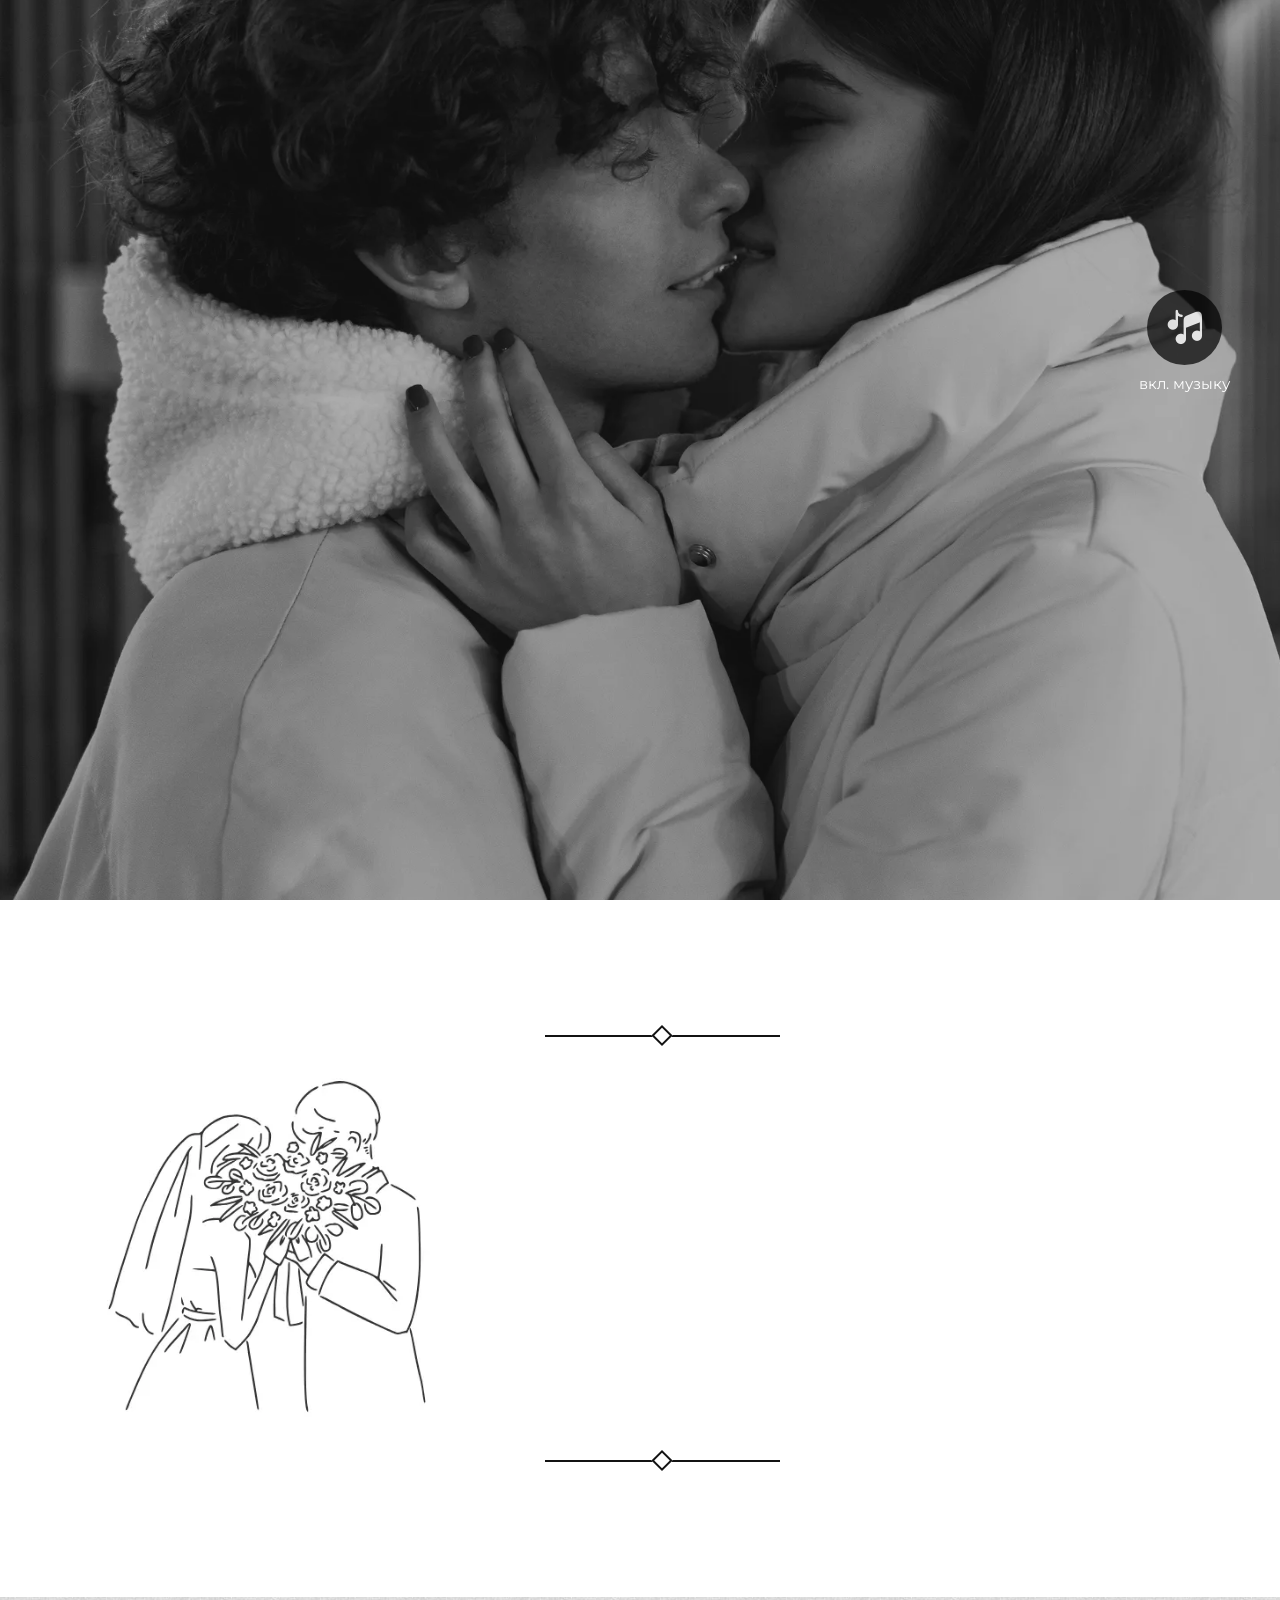
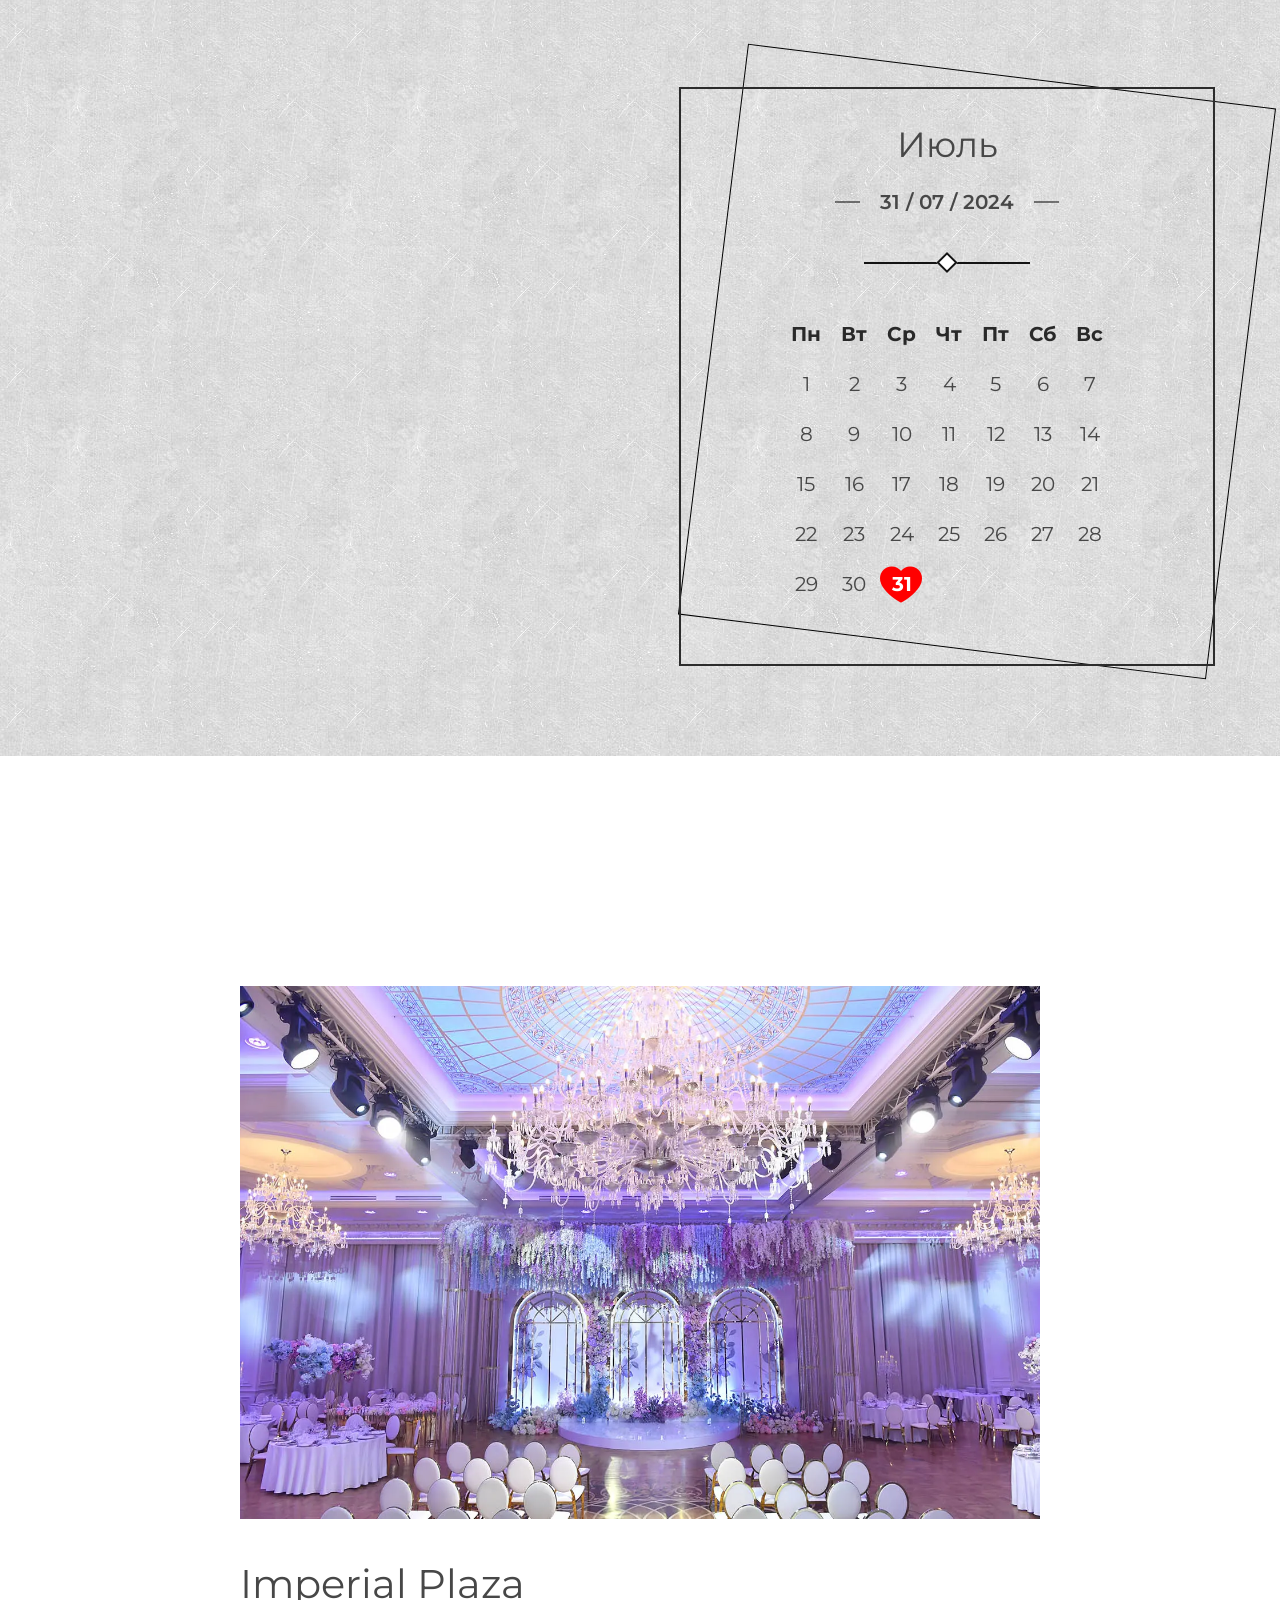
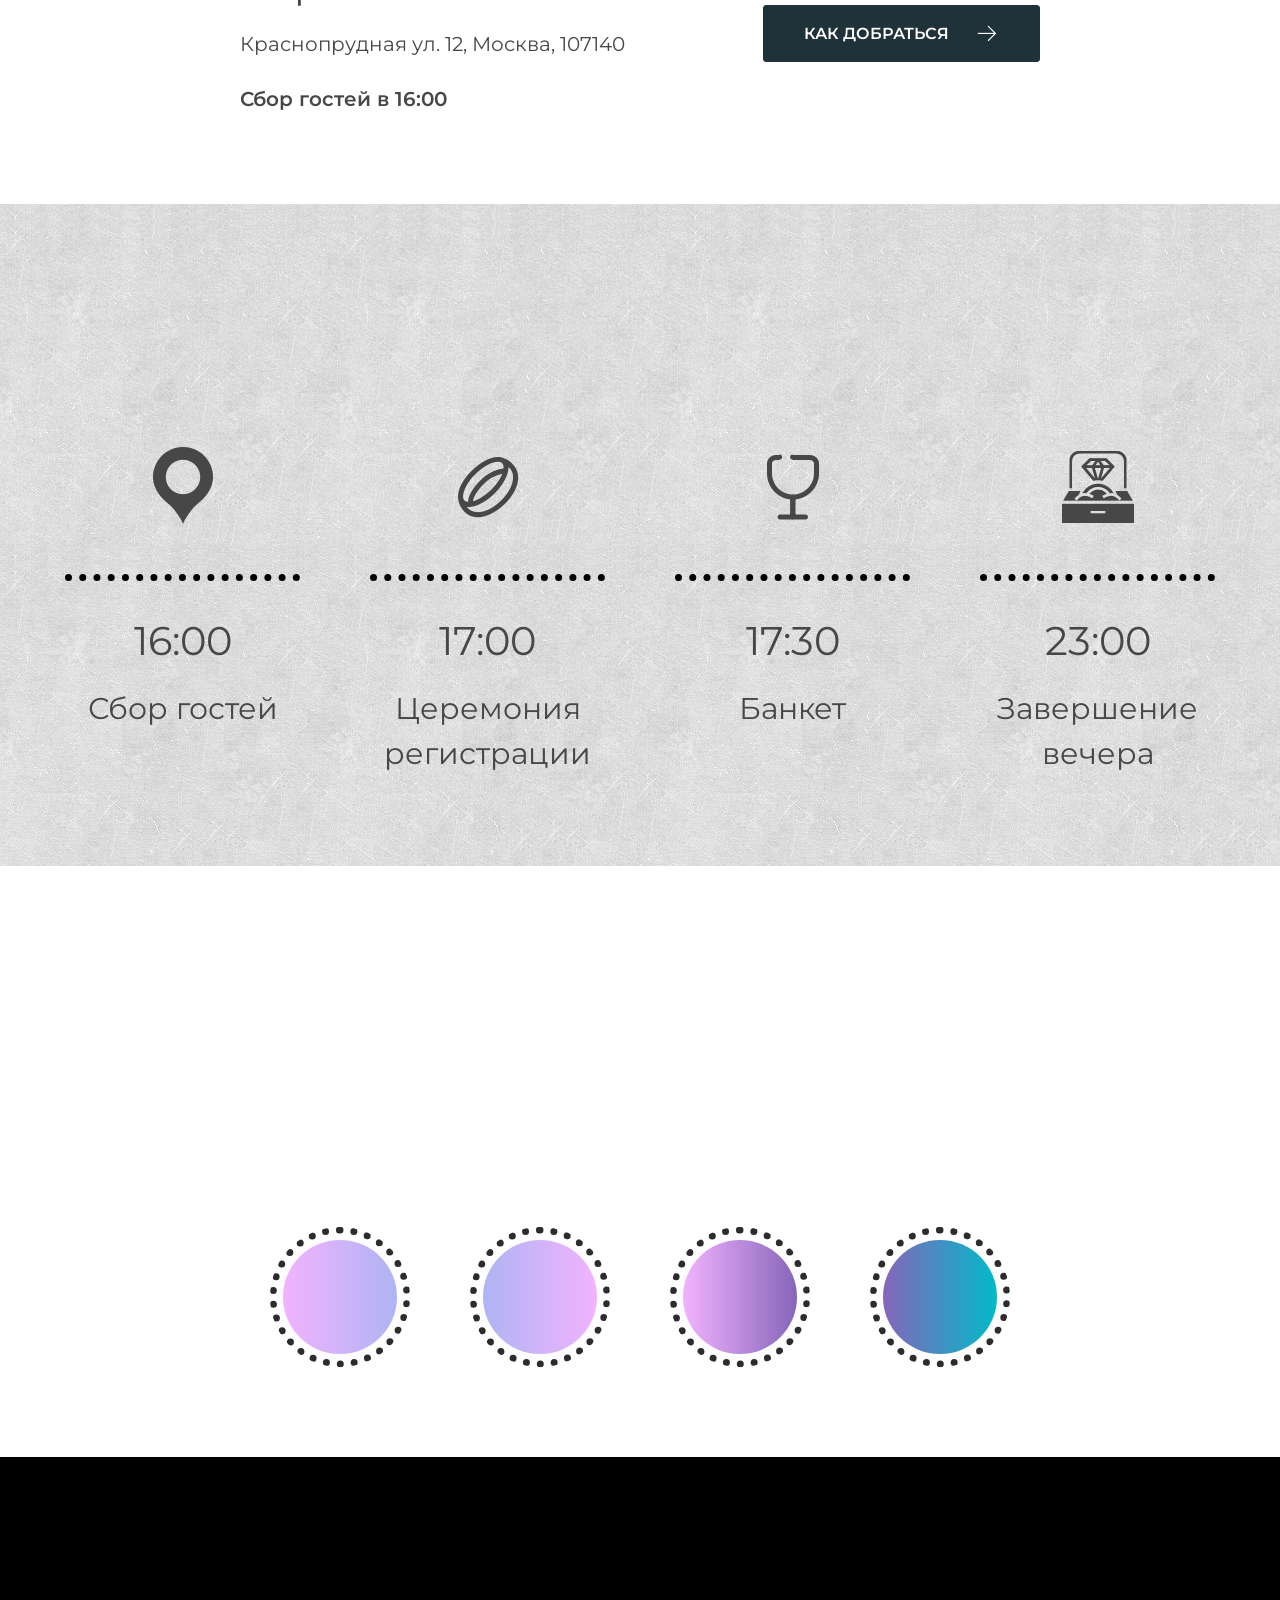
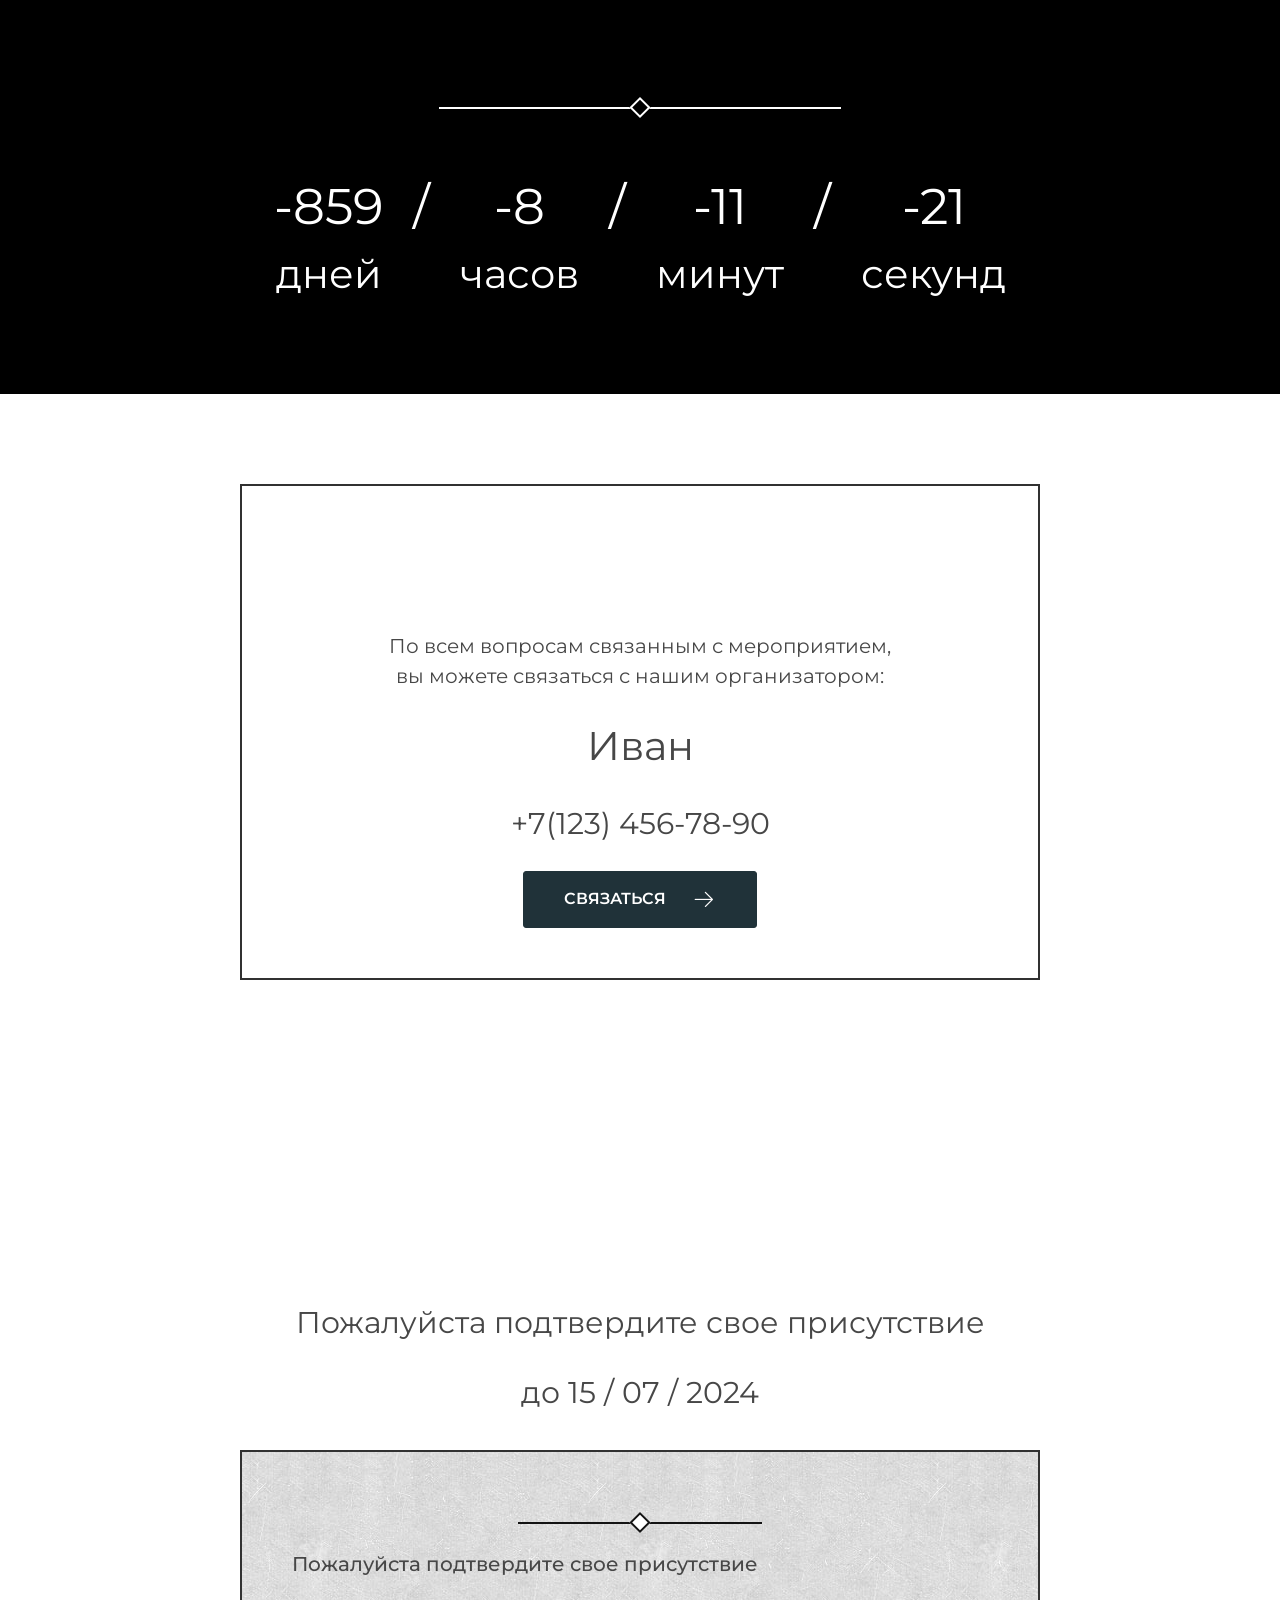
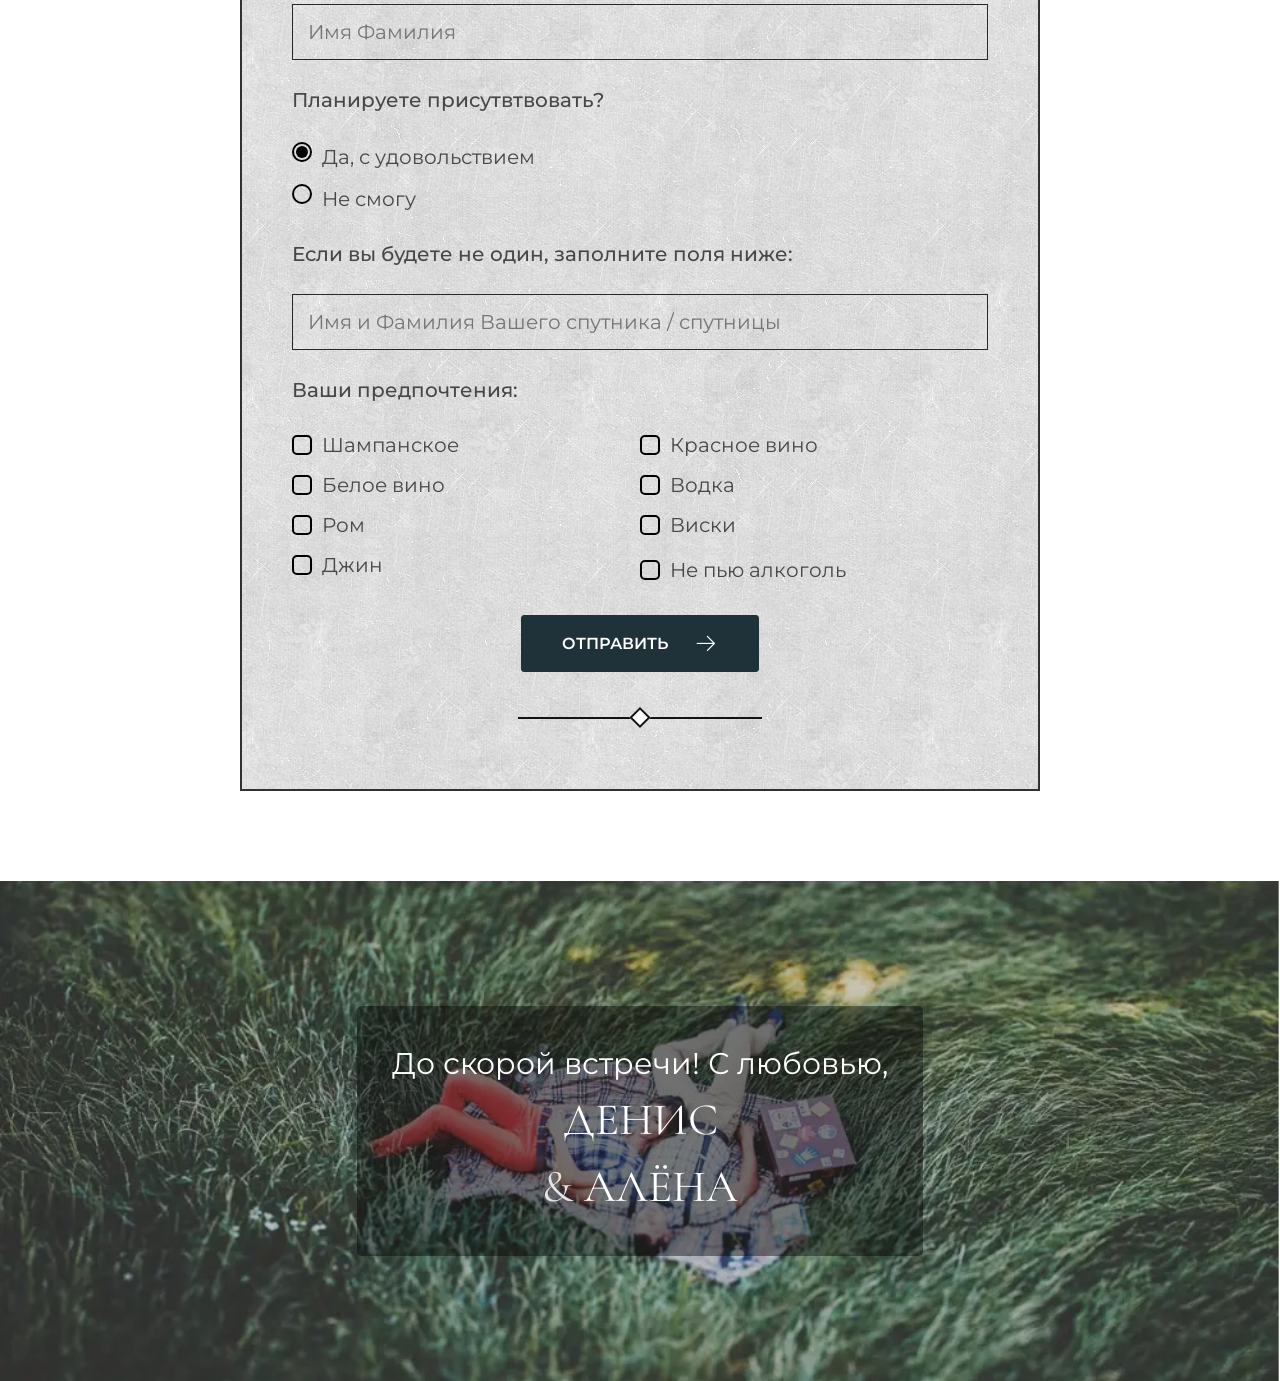
==== home.html @ 26abebca "Updates" ====
<!DOCTYPE html>
<html lang="ru">
<head>
    <meta charset="UTF-8">
    <meta http-equiv="X-UA-Compatible" content="IE=edge">
    <meta name="viewport" content="width=device-width, initial-scale=1.0">
    <link rel="stylesheet" href="css/style.min.css">
    <link rel="icon" href="/favicon.ico">
    <title>Главная</title>
</head>

<body>
    <div class="wrapper">
        <header class="header">
    <div class="header__container">
        <div class="header__body">
            <div class="header__top _anim-items _animation-one-play">
                Приглашение на свадьбу
            </div>

            <div class="audio">
                <audio class="audio__player" id="player">
                    <source src="/files/iron.mp3" type="audio/mpeg" />
                    <p>
                        Ваш браузер не поддерживает HTML5 аудио. Вот взамен
                        <a href="iron.mp3">ссылка на аудио</a>
                    </p>
                </audio>

                <button class="audio__button player-button"><span class="icons _icon-sound"></span></button>
                <div class="audio__text">вкл. музыку</div>
            </div>

            <div class="header__footer">
                <div class="header__names name">
                    <span class="name__one _anim-items _animation-one-play">Денис</span>
                    <span class="name__two _anim-items _animation-one-play">& Алёна</span>
                </div>
                <div class="header__date _anim-items _animation-one-play">
                    30 / 07 / 2024
                </div>
            </div>
        </div>
    </div>
    <picture><source srcset="img/header-img-cb.webp" type="image/webp"><img src="img/header-img-cb.jpg" alt="photo"></picture>
</header>
        <main class="page">
            <section class="section moment ">
                <div class="section__container">
                    <div class="section__body">
                        <div class="section__left">
                            <picture><source srcset="img/sections/moment.webp" type="image/webp"><img src="img/sections/moment.png" alt="moment"></picture>
                        </div>
                        <div class="section__right">
                            <div class="decor"></div>
                            <h1 class="title section__title _anim-items _animation-one-play">
                                Этот момент<br> настал!!!
                            </h1>

                            <div class="text section__text _anim-items _animation-one-play">
                                <p>Мы верим, что этот день послужит началом нашей счастливой жизни. Поэтому не
                                    представляем наш праздник без Вашего участия!</p>
                                <p>Разделите с нами это главное событие лета - подарите нам своё внимание и поддержку.
                                </p>
                            </div>
                            <div class="decor"></div>
                        </div>
                    </div>
                </div>
            </section>

            <section class="section bg-img wait">
                <div class="section__container">
                    <div class="section__body">
                        <div class="section__left">
                            <h1 class="title section__title _anim-items _animation-one-play">
                                Мы ждем Вас!
                            </h1>

                            <div class="section__text _anim-items _animation-one-play">
                                <p>Не пропустите самое важное событие этого лета - день нашей свадьбы!</p>
                            </div>
                        </div>
                        <div class="section__right date">
                            <div class="date__body">
                                <div class="date__title">Июль</div>
                                <div class="date__marry-date">31 / 07 / 2024</div>
                                <div class="decor"></div>
                                <div class="date__calendar" id="calendar"></div>
                            </div>
                        </div>
                    </div>
                </div>
            </section>

            <section class="section location">
                <div class="section__container">
                    <div class="section__center">
                        <div class="title section__title _anim-items _animation-one-play">
                            Локация
                        </div>
                        <div class="location__body">
                            <div class="location__image">
                                <picture><source srcset="img/sections/location-2.webp" type="image/webp"><img src="img/sections/location-2.png" alt="location"></picture>
                            </div>
                            <div class="location__info">
                                <div class="location__text">
                                    <div class="location__title">
                                        Imperial Plaza
                                    </div>
                                    <div class="location__sub-title">
                                        Краснопрудная ул. 12, Москва,
                                        107140
                                    </div>
                                    <div class="location__time">
                                        Сбор гостей в 16:00
                                    </div>
                                </div>
                                <a href="#" class="button location__button _icon-arrow-right-light">
                                    Как добраться
                                </a>
                            </div>
                        </div>
                    </div>
                </div>
            </section>

            <section class="section bg-img">
                <div class="section__container">
                    <div class="section__center">
                        <div class="title section__title  _anim-items _animation-one-play">
                            Тайминги
                        </div>
                        <div class="timming">
                            <div class="timming__body">
                                <div class="timming__items">
                                    <div class="timming__item">
                                        <div class="timming__image">
                                            <div class="icon _icon-geo-loc"></div>
                                        </div>
                                        <div class="timming__text">
                                            <div class="timming__label">16:00</div>
                                            <div class="timming__value">Сбор гостей</div>
                                        </div>
                                    </div>

                                    <div class="timming__item">
                                        <div class="timming__image">
                                            <div class="icon _icon-la_ring"></div>
                                        </div>
                                        <div class="timming__text">
                                            <div class="timming__label">17:00</div>
                                            <div class="timming__value">Церемония регистрации</div>
                                        </div>
                                    </div>

                                    <div class="timming__item">
                                        <div class="timming__image">
                                            <div class="icon _icon-coctail-lass"></div>
                                        </div>
                                        <div class="timming__text">
                                            <div class="timming__label">17:30</div>
                                            <div class="timming__value">Банкет</div>
                                        </div>
                                    </div>

                                    <div class="timming__item">
                                        <div class="timming__image">
                                            <div class="icon _icon-game-icons_ring-box"></div>
                                        </div>
                                        <div class="timming__text">
                                            <div class="timming__label">23:00</div>
                                            <div class="timming__value">Завершение вечера</div>
                                        </div>
                                    </div>
                                </div>
                            </div>
                        </div>

                    </div>
                </div>
            </section>

            <section class="section">
                <div class="section__container">
                    <div class="section__center">
                        <div class="title section__title _anim-items _animation-one-play">
                            Дресс-код
                        </div>
                        <div class="dress-code">
                            <div class="text section__text dress-code__text _anim-items _animation-one-play">
                                Мы очень готовимся к нашему незабываемому дню! <br> Поддержите нас Вашими улыбками и
                                объятиями, <br>а также красивыми нарядами в палитре мероприятия.
                            </div>

                            <div class="dress-code__items">
                                <div class="dress-code__item"></div>
                                <div class="dress-code__item"></div>
                                <div class="dress-code__item"></div>
                                <div class="dress-code__item"></div>
                            </div>
                        </div>
                    </div>
                </div>
            </section>

            <section class="section black-bg">
                <div class="section__container">
                    <div class="section__center">
                        <div class="title section__title _anim-items _animation-one-play">
                            До нашей свадьбы осталось
                        </div>

                        <div class="decor"></div>

                        <div class="timer">
                            <div id="timer"></div>
                        </div>
                    </div>
                </div>
            </section>

            <section class="section contacts">
                <div class="section__container">
                    <div class="section__center">
                        <div class="contacts__body">
                            <div class="title section__title _anim-items _animation-one-play">
                                Контакты
                            </div>
                            <div class="contacts__text">
                                По всем вопросам связанным с мероприятием,<br> вы можете связаться с нашим
                                организатором:
                            </div>
                            <div class="contacts__name">
                                Иван
                            </div>
                            <a href="tel:123456789" class="contacts__phone">
                                +7(123) 456-78-90
                            </a>

                            <a href="tel:123456789"
                                class="button contacts__button _icon-arrow-right-light">Связаться</a>
                        </div>
                    </div>
                </div>
            </section>

            <section class="section guest-form">
                <div class="section__container">
                    <div class="section__center">
                        <div class="guest-form__body">
                            <div class="guest-form__header">
                                <div class="title section__title _anim-items _animation-one-play">
                                    Анкета гостя
                                </div>

                                <div class="guest-form__sub-title">
                                    Пожалуйста подтвердите свое присутствие
                                </div>

                                <div class="guest-form__deadline">
                                    до 15 / 07 / 2024
                                </div>
                            </div>
                            <form action="" class="form guest-form__form form-registration">
                                <div class="decor"></div>

                                <div class="form-registration__text">
                                    Пожалуйста подтвердите свое присутствие
                                </div>

                                <div class="form-registration__line">
                                    <input autocomplete="off" type="text" name="form[]" data-error="Ошибка"
                                        placeholder="Имя Фамилия" class="input form-registration__input">
                                </div>

                                <div class="form-registration__text">
                                    Планируете присутвтвовать?
                                </div>

                                <div class="form-registration__line">
                                    <div class="radio form-registration__radio">
                                        <div class="radio__item">
                                            <input id="rad_1" type="radio" name="radio" checked class="radio__input"
                                                value="1">
                                            <label for="rad_1" class="radio__label"><span class="radio__text">Да, с
                                                    удовольствием</label>
                                        </div>
                                        <div class="radio__item">
                                            <input id="rad_2" type="radio" name="radio" class="radio__input" value="2">
                                            <label for="rad_2" class="radio__label"><span class="radio__text">Не
                                                    смогу</label>
                                        </div>
                                    </div>
                                </div>

                                <div class="form-registration__text">
                                    Если вы будете не один, заполните поля ниже:
                                </div>

                                <div class="form-registration__line">
                                    <input autocomplete="off" type="text" name="form[]" data-error="Ошибка"
                                        placeholder="Имя и Фамилия Вашего спутника / спутницы"
                                        class="input form-registration__input">
                                </div>

                                <div class="form-registration__text">
                                    Ваши предпочтения:
                                </div>

                                <div class="checkbox form-registration__checkbox">
                                    <div class="checkbox__item">
                                        <input id="check_1" type="checkbox" name="checkbox" class="checkbox__input"
                                            data-error="Ошибка">
                                        <label for="check_1" class="checkbox__label"><span
                                                class="checkbox__text">Шампанское</span></label>
                                    </div>
                                    <div class="checkbox__item">
                                        <input id="check_2" type="checkbox" name="checkbox" class="checkbox__input"
                                            data-error="Ошибка">
                                        <label for="check_2" class="checkbox__label"><span
                                                class="checkbox__text">Красное вино</span></label>
                                    </div>

                                    <div class="checkbox__item">
                                        <input id="check_3" type="checkbox" name="checkbox" class="checkbox__input"
                                            data-error="Ошибка">
                                        <label for="check_3" class="checkbox__label"><span class="checkbox__text">Белое
                                                вино</span></label>
                                    </div>

                                    <div class="checkbox__item">
                                        <input id="check_4" type="checkbox" name="checkbox" class="checkbox__input"
                                            data-error="Ошибка">
                                        <label for="check_4" class="checkbox__label"><span
                                                class="checkbox__text">Водка</span></label>
                                    </div>

                                    <div class="checkbox__item">
                                        <input id="check_5" type="checkbox" name="checkbox" class="checkbox__input"
                                            data-error="Ошибка">
                                        <label for="check_5" class="checkbox__label"><span
                                                class="checkbox__text">Ром</span></label>
                                    </div>

                                    <div class="checkbox__item">
                                        <input id="check_6" type="checkbox" name="checkbox" class="checkbox__input"
                                            data-error="Ошибка">
                                        <label for="check_6" class="checkbox__label"><span
                                                class="checkbox__text">Виски</span></label>
                                    </div>

                                    <div class="checkbox__item">
                                        <input id="check_7" type="checkbox" name="checkbox" class="checkbox__input"
                                            data-error="Ошибка">
                                        <label for="check_7" class="checkbox__label"><span
                                                class="checkbox__text">Джин</span></label>
                                    </div>

                                    <div class="checkbox__item">
                                        <input id="check_8" type="checkbox" name="checkbox" class="checkbox__input"
                                            data-error="Ошибка">
                                        <label for="check_8" class="checkbox__label"><span class="checkbox__text">Не пью
                                                алкоголь</span></label>
                                    </div>
                                </div>

                                <button type="submit"
                                    class="button form-registration__button  _icon-arrow-right-light">Отправить</button>
                                <div class="decor"></div>
                            </form>
                        </div>
                    </div>
                </div>
            </section>
        </main>
        <footer class="footer">
    <picture><source srcset="/img/footer/04.webp" type="image/webp"><img src="/img/footer/04.jpeg" alt="02"></picture>
    <div class="footer__container">
        <div class="footer__body">
            <div class="footer__text">
                До скорой встречи! С любовью,
            </div>
            <div class="footer__names">
                Денис<br><span>&</span> Алёна
            </div>
        </div>
    </div>
</footer>
        <script src="js/app.min.js"></script>
    </div>
</body>

</html>
---- css/style.min.css ----
@charset "UTF-8";
@import url(https://fonts.googleapis.com/css?family=Poiret+One:regular&display=swap);
@import url(https://fonts.googleapis.com/css?family=Cormorant+Infant:300,300italic,regular,italic,500,500italic,600,600italic,700,700italic&display=swap);
@import url(https://fonts.googleapis.com/css?family=Montserrat:100,200,300,regular,500,600,700,800,900,100italic,200italic,300italic,italic,500italic,600italic,700italic,800italic,900italic&display=swap);
@font-face {
  font-family: icons;
  font-display: swap;
  src: url("../fonts/icons.woff2") format("woff2"), url("../fonts/icons.woff") format("woff");
  font-weight: 400;
  font-style: normal;
}
.highlight::before, [class*=_icon-]:before {
  font-family: "icons";
  font-style: normal;
  font-weight: normal;
  font-variant: normal;
  text-transform: none;
  line-height: 1;
  -webkit-font-smoothing: antialiased;
  -moz-osx-font-smoothing: grayscale;
}

.icon {
  font-size: 80px;
}
@media (max-width: 1145.98px) {
  .icon {
    font-size: 65px;
  }
}

._icon-bine-bocal:before {
  content: "\e900";
}

._icon-calendar:before {
  content: "\e901";
}

._icon-coctail-bold:before {
  content: "\e902";
}

._icon-coctail-lass:before {
  content: "\e903";
}

._icon-coctail-light:before {
  content: "\e904";
}

._icon-dress:before {
  content: "\e905";
}

._icon-file-icons_ring:before {
  content: "\e906";
}

._icon-game-icons_ring-box:before {
  content: "\e907";
}

._icon-geo:before {
  content: "\e908";
}

._icon-geo-loc:before {
  content: "\e909";
}

._icon-geoloc-2:before {
  content: "\e90a";
}

._icon-geoloc-3:before {
  content: "\e90b";
}

._icon-heart:before {
  content: "\e90c";
}

._icon-la_ring:before {
  content: "\e90d";
}

._icon-arrow-right-light:before {
  content: "\e90e";
}

._icon-photo:before {
  content: "\e90f";
}

._icon-play:before {
  content: "\e910";
}

._icon-plus-light:before {
  content: "\e911";
}

._icon-question:before {
  content: "\e912";
}

._icon-salyte:before {
  content: "\e913";
}

._icon-sound:before {
  content: "\e914";
}

* {
  padding: 0px;
  margin: 0px;
  border: 0px;
}

*,
*:before,
*:after {
  box-sizing: border-box;
}

html,
body {
  height: 100%;
  min-width: 320px;
}

body {
  color: #474747;
  line-height: 1.5;
  font-family: "Montserrat";
  font-size: 1.25rem;
  -ms-text-size-adjust: 100%;
  -moz-text-size-adjust: 100%;
  -webkit-text-size-adjust: 100%;
  -webkit-font-smoothing: antialiased;
  -moz-osx-font-smoothing: grayscale;
}

input,
button,
textarea {
  font-family: "Montserrat";
  font-size: inherit;
}

/* троиточие для длинных placeholder
input[placeholder] {
    text-overflow: ellipsis;
}
*/
button {
  cursor: pointer;
  color: inherit;
  background-color: inherit;
}

a {
  color: inherit;
}

a:link,
a:visited {
  text-decoration: none;
}

a:hover {
  text-decoration: none;
}

ul li {
  list-style: none;
}

img {
  vertical-align: top;
}

h1,
h2,
h3,
h4,
h5,
h6 {
  font-weight: inherit;
  font-size: inherit;
}

.lock body {
  overflow: hidden;
  touch-action: none;
}
.wrapper {
  min-height: 100%;
  display: flex;
  flex-direction: column;
  overflow: hidden;
}
.wrapper > main {
  flex: 1 1 auto;
}
.wrapper > * {
  min-width: 0;
}

/*
(i) Стили будут применяться ко 
всем классам содержащим *__container
Например header__container, main__container и т.д.
Снипет (HTML): cnt
*/
[class*=__container] {
  max-width: 71.875rem;
  box-sizing: content-box;
  margin: 0 auto;
  padding: 0 0.9375rem;
}

.button {
  font-weight: 600;
  font-size: 16px;
  color: #fff;
  transition: all 0.2s ease;
  background: #203239;
  padding: 15px 40px;
  border-radius: 3px;
  border: 1px solid #203239;
  text-transform: uppercase;
  /*срабатывает при клике пили переходе на tab */
  /*удерживает кнопку мыши на элементе*/
}
.button:focus {
  outline: 2px solid #000;
  outline-offset: 3px;
}
.button:hover {
  opacity: 0.8;
  box-shadow: 0px 0px 8px 0px rgba(0, 0, 0, 0.08);
}
.button:active {
  transform: translateY(2px);
}

.checkbox {
  position: relative;
}
.checkbox__item {
  display: flex;
  align-items: center;
}
.checkbox__item:not(:last-child) {
  margin-bottom: 10px;
}
.checkbox__input {
  position: absolute;
  top: 0;
  left: 0;
  opacity: 0;
}
.checkbox__input:checked + .checkbox__label::after {
  transform: scale(1);
}
.checkbox__label {
  display: inline-flex;
  column-gap: 10px;
  align-items: center;
  position: relative;
}
.checkbox__label::before {
  content: "";
  flex: 0 0 20px;
  height: 20px;
  border: 2px solid #000;
  border-radius: 5px;
  cursor: pointer;
}
.checkbox__label::after {
  content: "";
  cursor: pointer;
  position: absolute;
  top: 9px;
  left: 4px;
  width: 12px;
  height: 12px;
  border-radius: 3px;
  background-color: #000;
  transition: transform 0.3s ease;
  transform: scale(0);
}
.checkbox__text {
  flex: 0 0 100%;
}

.radio {
  position: relative;
}
.radio__item:not(:last-child) {
  margin-bottom: 10px;
}
.radio__text {
  flex: 0 0 100%;
}
.radio__input {
  position: absolute;
  top: 0;
  left: 0;
  opacity: 0;
}
.radio__input:checked + .radio__label::after {
  transform: scale(1);
}
.radio__label {
  display: inline-flex;
  column-gap: 10px;
  align-items: center;
  position: relative;
  cursor: pointer;
}
.radio__label::before {
  content: "";
  cursor: pointer;
  flex: 0 0 20px;
  align-self: flex-start;
  height: 20px;
  border: 2px solid #000;
  border-radius: 50%;
}
.radio__label::after {
  content: "";
  cursor: pointer;
  position: absolute;
  top: 4px;
  left: 4px;
  width: 12px;
  height: 12px;
  background-color: #000;
  transition: transform 0.3s ease;
  transform: scale(0);
  border-radius: 50%;
}

[class*=-ibg] {
  position: relative;
}
[class*=-ibg] img {
  position: absolute;
  width: 100%;
  height: 100%;
  top: 0;
  left: 0;
  object-fit: cover;
}

[class*=-ibg_contain] img {
  object-fit: contain;
}

.title {
  font-size: 70px;
  font-family: "Cormorant Infant";
  font-weight: 600;
  line-height: 1;
}
.title:not(:last-child) {
  margin-bottom: 70px;
}
@media (max-width: 73.75em) {
  .title {
    font-size: 50px;
  }
  .title:not(:last-child) {
    margin-bottom: 40px;
  }
}

.text {
  color: #474747;
  font-size: 18px;
  line-height: 1.5;
}
.text p:not(:last-child) {
  margin-bottom: 15px;
}

.decor {
  position: relative;
  width: 35%;
  height: 2px;
  margin: 20px 0;
  background-color: rgb(19, 19, 19);
}
.decor::before {
  content: "";
  position: absolute;
  top: -7px;
  left: 50%;
  transform: translateX(-50%) rotate(45deg);
  width: 15px;
  height: 15px;
  border: 2px solid rgb(19, 19, 19);
  background-color: #fff;
}

.black-bg {
  background-color: #000;
  color: #fff;
}
.black-bg .section__center {
  display: flex;
  flex-direction: column;
}
.black-bg .decor {
  background-color: #fff;
  align-self: center;
  margin-bottom: 60px;
}
.black-bg .decor::before {
  background-color: #000;
  border: 2px solid #fff;
}

.bg-img {
  position: relative;
  z-index: 2;
  background: url("/img/wait/bg.png") 0 0 repeat;
}

.name {
  display: flex;
  flex-direction: column;
  font-family: "Cormorant Infant";
  font-size: 120px;
  text-shadow: 4px 4px 8px 0px rgba(34, 60, 80, 0.2);
}
@media (max-width: 61.99875em) {
  .name {
    font-size: 90px;
  }
}
@media (max-width: 47.99875em) {
  .name {
    font-size: 60px;
  }
}
@media (max-width: 61.99875em) {
  .name {
    text-align: center;
  }
}
.name__one {
  transition: all 0.8s ease 0.4s;
  transform: translateY(100%);
  opacity: 0;
  line-height: 0.8;
}
._animation-start .name__one {
  transform: translate(0, 0);
  opacity: 1;
}
.name__two {
  transition: all 0.8s ease;
  transform: translateY(100%);
  opacity: 0;
}
._animation-start .name__two {
  transform: translate(0, 0);
  opacity: 1;
}

._anim-items._animation-start {
  transform: translate(0, 0);
  opacity: 1;
}

/*
.icon-menu {
    display: none;

    @media (max-width: $mobile) {
        display: block;
        position: relative;
        width: rem(30);
        height: rem(18);
        cursor: pointer;
        z-index: 5;

        span,
        &::before,
        &::after {
            content: "";
            transition: all 0.3s ease 0s;
            right: 0;
            position: absolute;
            width: 100%;
            height: rem(2);
            background-color: #000;
        }

        &::before {
            top: 0;
        }

        &::after {
            bottom: 0;
        }

        span {
            top: calc(50% - rem(1));
        }

        .menu-open & {
            span {
                width: 0;
            }

            &::before {
                top: calc(50% - rem(1));
                transform: rotate(-45deg);
            }

            &::after {
                bottom: calc(50% - rem(1));
                transform: rotate(45deg);
            }
        }
    }
}
*/
.header {
  position: relative;
  width: 100%;
  height: 100vh;
  text-transform: uppercase;
  padding: 50px 0;
  overflow: hidden;
}
.header::after {
  content: "";
  position: absolute;
  top: 0;
  left: 0;
  width: 100%;
  height: 100%;
  background-color: rgba(48, 48, 48, 0.3098039216);
  z-index: 2;
}
.header img {
  position: absolute;
  top: 0;
  left: 0;
  width: 120%;
  height: 100%;
  object-fit: cover;
  animation: scale 20s infinite ease-in-out;
}
.header__container {
  position: relative;
  z-index: 3;
  height: 100%;
}
.header__body {
  color: #fff;
  display: flex;
  flex-direction: column;
  justify-content: space-between;
  height: 100%;
  line-height: 1.2;
}
.header__top {
  font-size: 35px;
  text-align: center;
  font-family: "Cormorant Infant";
  transition: all 0.8s ease;
  transform: translateY(-120%);
  opacity: 0;
}
@media (max-width: 61.99875em) {
  .header__top {
    font-size: 27px;
  }
}
@media (max-width: 47.99875em) {
  .header__top {
    font-size: 20px;
  }
}
._animation-start .header__top {
  transform: translate(0, 0);
  opacity: 1;
}
.header__date {
  font-size: 35px;
  font-weight: 300;
  transition: all 0.8s ease;
  transform: translateY(120%);
  opacity: 0;
}
@media (max-width: 61.99875em) {
  .header__date {
    text-align: center;
    font-size: 28px;
  }
}
._animation-start .header__date {
  transform: translate(0, 0);
  opacity: 1;
}

.audio {
  position: absolute;
  top: 30%;
  right: 0;
  text-transform: none;
  display: flex;
  flex-direction: column;
  align-items: center;
}
@media (max-width: 61.99875em) {
  .audio {
    left: 50%;
    transform: translateX(-50%);
  }
}
.audio__button {
  width: 75px;
  height: 75px;
  background-color: #000;
  border-radius: 50%;
  opacity: 0.7;
  transition: all 0.3s ease;
  transform: scale(1);
}
.audio__button:not(:last-child) {
  margin-bottom: 10px;
}
.audio__button span::before {
  font-size: 35px;
}
@media (any-hover: hover) {
  .audio__button:hover {
    transform: scale(1.05);
  }
}
.audio__text {
  font-size: 15px;
}

@keyframes scale {
  from {
    transform: scale(1);
  }
  50% {
    transform: scale(1.3);
  }
  to {
    transform: scale(1);
  }
}
.footer {
  position: relative;
  height: 500px;
}
.footer img {
  position: absolute;
  top: 0;
  left: 0;
  width: 100%;
  height: 100%;
  object-fit: cover;
}
.footer__container {
  display: flex;
  height: 100%;
  flex-direction: column;
  align-items: center;
  justify-content: center;
}
.footer__body {
  max-width: 800px;
  position: relative;
  padding: 35px;
  font-size: 30px;
  text-align: center;
  color: #fff;
  background-color: rgba(0, 0, 0, 0.4196078431);
  border-radius: 5px;
}
@media (max-width: 61.99875em) {
  .footer__body {
    padding: 25px 15px;
  }
}
.footer__names {
  font-family: "Cormorant Infant";
  text-transform: uppercase;
  font-size: 45px;
}
.footer__names span {
  color: #e4e4e4;
}

.section {
  padding: 90px 0;
}
.section__body {
  display: flex;
  align-items: center;
  gap: 40px;
}
@media (max-width: 61.99875em) {
  .section__body {
    gap: 10px;
  }
}
@media (max-width: 47.99875em) {
  .section__body {
    flex-direction: column;
    text-align: center;
    gap: 40px;
  }
}
.section__left {
  flex: 0 0 calc(40% - 20px);
}
.moment .section__left img {
  width: 100%;
}
@media (max-width: 61.99875em) {
  .section__left {
    flex: 0 0 calc(40% - 5px);
  }
}
.section__right {
  flex: 0 0 calc(60% - 20px);
}
.section__right .decor {
  margin: 45px 0;
}
@media (max-width: 47.99875em) {
  .section__right .decor {
    margin: 0 auto;
    margin-top: 35px;
    margin-bottom: 35px;
  }
}
@media (max-width: 61.99875em) {
  .section__right {
    flex: 0 0 calc(60% - 5px);
  }
}
.section__center .title {
  text-align: center;
}
.section__title {
  transition: all 0.8s ease;
  transform: translateY(120%);
  opacity: 0;
}
._animation-start .section__title {
  transform: translate(0, 0);
  opacity: 1;
}
.section__text {
  transition: all 0.8s ease;
  transform: translateY(120%);
  opacity: 0;
}
._animation-start .section__text {
  transform: translate(0, 0);
  opacity: 1;
}

table {
  border-collapse: collapse;
  width: 100%;
}

th,
td {
  padding: 10px;
  text-align: center;
}
@media (max-width: 29.99875em) {
  th,
  td {
    padding: 7px;
  }
}

th {
  color: #292929;
}

.highlight {
  position: relative;
  color: #fff;
  font-weight: 700;
}
.highlight::before {
  position: absolute;
  top: 0px;
  left: 0;
  font-size: 48px;
  content: "\e90c";
  color: red;
  z-index: -1;
}
@media (max-width: 61.99875em) {
  .highlight::before {
    top: -1px;
    font-size: 42px;
  }
}
@media (max-width: 29.99875em) {
  .highlight::before {
    top: -3px;
    left: -3px;
  }
}

.date {
  display: flex;
  justify-content: flex-end;
}
@media (max-width: 61.99875em) {
  .date {
    justify-content: center;
  }
}
.date__body {
  width: 80%;
  position: relative;
  border: 2px solid #2c2c2c;
  padding: 30px;
  display: flex;
  flex-direction: column;
  align-items: center;
  background-color: inherit;
}
@media (max-width: 61.99875em) {
  .date__body {
    font-size: 15px;
  }
}
@media (max-width: 47.99875em) {
  .date__body {
    width: 100%;
  }
}
@media (max-width: 29.99875em) {
  .date__body {
    padding: 5px 15px;
  }
}
.date__body::after {
  content: "";
  position: absolute;
  border: 1px solid #000;
  width: 100%;
  height: 100%;
  top: -15px;
  right: -30px;
  z-index: -1;
  transform: rotate(7deg);
}
@media (max-width: 61.99875em) {
  .date__body::after {
    display: none;
  }
}
.date__calendar {
  margin-bottom: 25px;
}
.date__title {
  font-size: 35px;
}
.date__title:not(:last-child) {
  margin-bottom: 15px;
}
.date__marry-date {
  position: relative;
  font-weight: 600;
}
.date__marry-date::before, .date__marry-date::after {
  content: "";
  position: absolute;
  top: 50%;
  transform: translateY(-50%);
  width: 25px;
  background-color: rgb(0, 0, 0);
  height: 1px;
}
.date__marry-date::before {
  left: -45px;
}
.date__marry-date::after {
  right: -45px;
}

.location .section__container {
  max-width: 800px;
}
.location .section__title {
  text-align: center;
}
.location__body {
  display: flex;
  flex-direction: column;
}
.location__image {
  align-self: center;
  text-align: center;
}
.location__image img {
  max-width: 100%;
}
.location__image:not(:last-child) {
  margin-bottom: 35px;
}
.location__info {
  display: flex;
  justify-content: space-between;
  align-items: center;
}
@media (max-width: 47.99875em) {
  .location__info {
    align-items: flex-start;
    flex-direction: column;
  }
}
@media (max-width: 47.99875em) {
  .location__text:not(:last-child) {
    margin-bottom: 35px;
  }
}
.location__title {
  font-size: 40px;
}
.location__title:not(:last-child) {
  margin-bottom: 15px;
}
@media (max-width: 61.99875em) {
  .location__title {
    font-size: 35px;
  }
}
.location__sub-title:not(:last-child) {
  margin-bottom: 25px;
}
.location__time {
  font-weight: 600;
}
.location__button {
  display: flex;
  flex-direction: row-reverse;
  align-items: center;
}
.location__button::before {
  font-size: 25px;
  margin-left: 25px;
}

.timming__items {
  display: flex;
  margin: 0 -35px;
  flex-wrap: wrap;
}
@media (max-width: 47.99875em) {
  .timming__items {
    justify-content: center;
  }
}
.timming__item {
  flex: 0 0 25%;
  padding: 0 35px;
  display: flex;
  flex-direction: column;
  align-items: center;
}
@media (max-width: 61.99875em) {
  .timming__item {
    flex: 0 0 50%;
    margin-top: 50px;
  }
}
@media (max-width: 47.99875em) {
  .timming__item {
    flex: 0 0 60%;
  }
}
@media (max-width: 47.99875em) {
  .timming__item {
    padding-bottom: 35px;
    margin-top: 10px;
  }
  .timming__item:not(:last-child) {
    margin-bottom: 35px;
    border-bottom: 7px dotted rgb(0, 0, 0);
  }
}
.timming__image {
  margin-bottom: 20px;
}
.timming__text {
  width: 100%;
  padding-top: 30px;
  text-align: center;
  border-top: 7px dotted rgb(0, 0, 0);
}
@media (max-width: 47.99875em) {
  .timming__text {
    border: 0;
    padding-top: 0;
  }
}
.timming__label {
  font-size: 40px;
}
.timming__label:not(:last-child) {
  margin-bottom: 15px;
}
@media (max-width: 73.75em) {
  .timming__label {
    font-size: 30px;
  }
}
@media (max-width: 47.99875em) {
  .timming__label {
    font-size: 45px;
  }
}
.timming__value {
  font-size: 30px;
}
@media (max-width: 73.75em) {
  .timming__value {
    font-size: 25px;
  }
}

.dress-code__text {
  text-align: center;
}
.dress-code__text:not(:last-child) {
  margin-bottom: 50px;
}
.dress-code__items {
  display: flex;
  justify-content: center;
}
@media (max-width: 47.99875em) {
  .dress-code__items {
    display: grid;
    grid-template-columns: 1fr 1fr;
    gap: 40px;
    justify-items: center;
  }
}
.dress-code__item {
  position: relative;
  background-color: rgb(253, 253, 253);
  width: 140px;
  height: 140px;
  border-radius: 50%;
  border: 7px dotted #2c2c2c;
}
@media (max-width: 29.99875em) {
  .dress-code__item {
    width: 100px;
    height: 100px;
    border: 4px dotted #2c2c2c;
  }
}
.dress-code__item::before {
  content: "";
  position: absolute;
  top: 50%;
  transform: translateX(-50%) translateY(-50%);
  left: 50%;
  padding: 57px;
  border-radius: 50%;
}
@media (max-width: 29.99875em) {
  .dress-code__item::before {
    padding: 45px;
  }
}
.dress-code__item:nth-child(1)::before {
  background: -webkit-linear-gradient(90deg, #f2b3ff, #afb4f3);
  /* Chrome 10-25, Safari 5.1-6 */
  background: linear-gradient(90deg, #f2b3ff, #afb4f3);
  /* W3C, IE 10+/ Edge, Firefox 16+, Chrome 26+, Opera 12+, Safari 7+ */
}
.dress-code__item:nth-child(2)::before {
  background: -webkit-linear-gradient(90deg, #afb4f3, #f2b3ff);
  /* Chrome 10-25, Safari 5.1-6 */
  background: linear-gradient(90deg, #afb4f3, #f2b3ff);
  /* W3C, IE 10+/ Edge, Firefox 16+, Chrome 26+, Opera 12+, Safari 7+ */
}
@media (max-width: 61.99875em) {
  .dress-code__item:nth-child(2) {
    transform: translateY(20%);
  }
}
@media (max-width: 47.99875em) {
  .dress-code__item:nth-child(2) {
    transform: translate(0);
  }
}
.dress-code__item:nth-child(3)::before {
  background: -webkit-linear-gradient(90deg, #f2b3ff, #8665ba);
  /* Chrome 10-25, Safari 5.1-6 */
  background: linear-gradient(90deg, #f2b3ff, #8665ba);
  /* W3C, IE 10+/ Edge, Firefox 16+, Chrome 26+, Opera 12+, Safari 7+ */
}
@media (max-width: 61.99875em) {
  .dress-code__item:nth-child(3) {
    transform: translateY(20%);
  }
}
@media (max-width: 47.99875em) {
  .dress-code__item:nth-child(3) {
    transform: translate(0);
  }
}
.dress-code__item:nth-child(4)::before {
  background: -webkit-linear-gradient(90deg, #8665ba, #00bbc9);
  /* Chrome 10-25, Safari 5.1-6 */
  background: linear-gradient(90deg, #8665ba, #00bbc9);
  /* W3C, IE 10+/ Edge, Firefox 16+, Chrome 26+, Opera 12+, Safari 7+ */
}
.dress-code__item:not(:last-child) {
  margin-right: 60px;
}
@media (max-width: 61.99875em) {
  .dress-code__item:not(:last-child) {
    margin-right: 35px;
  }
}
@media (max-width: 47.99875em) {
  .dress-code__item:not(:last-child) {
    margin-right: 0;
  }
}

.timer__items {
  display: flex;
  justify-content: center;
  font-size: 50px;
}
@media (max-width: 73.75em) {
  .timer__items {
    font-size: 40px;
  }
}
@media (max-width: 61.99875em) {
  .timer__items {
    font-size: 33px;
  }
}
@media (max-width: 47.99875em) {
  .timer__items {
    font-size: 28px;
  }
}
@media (max-width: 29.99875em) {
  .timer__items {
    font-size: 22px;
  }
}
.timer__item {
  display: flex;
  flex-direction: column;
  text-align: center;
}
.timer__item:not(:last-child) {
  margin-right: 30px;
}
@media (max-width: 47.99875em) {
  .timer__item:not(:last-child) {
    margin-right: 15px;
  }
}
@media (max-width: 29.99875em) {
  .timer__item:not(:last-child) {
    margin-right: 7px;
  }
}
.timer__label {
  font-size: 0.8em;
}

.contacts .section__container {
  max-width: 800px;
}
.contacts__body {
  border: 2px solid #313131;
  padding: 50px;
  text-align: center;
  display: flex;
  flex-direction: column;
}
.contacts__body > *:not(:last-child) {
  margin-bottom: 25px;
}
@media (max-width: 47.99875em) {
  .contacts__body {
    padding: 50px 30px;
  }
}
.contacts__text {
  font-size: 20px;
}
.contacts__name {
  font-size: 40px;
}
.contacts__phone {
  font-size: 30px;
}
.contacts__button {
  align-self: center;
  display: flex;
  flex-direction: row-reverse;
  align-items: center;
}
.contacts__button::before {
  font-size: 25px;
  margin-left: 25px;
}

.guest-form .section__container {
  max-width: 800px;
}
.guest-form__body {
  width: 100%;
}
.guest-form__header {
  text-align: center;
  margin-bottom: 35px;
}
.guest-form__sub-title {
  font-size: 30px;
}
@media (max-width: 47.99875em) {
  .guest-form__sub-title {
    font-size: 22px;
  }
}
.guest-form__sub-title:not(:last-child) {
  margin-bottom: 25px;
}
.guest-form__deadline {
  font-size: 30px;
}
@media (max-width: 47.99875em) {
  .guest-form__deadline {
    font-size: 22px;
  }
}
.form-registration {
  position: relative;
  z-index: 2;
  background: url("/img/wait/bg.png") 0 0 repeat;
  border: 2px solid #313131;
  padding: 50px;
  display: flex;
  flex-direction: column;
  justify-content: center;
}
@media (max-width: 47.99875em) {
  .form-registration {
    padding: 20px;
  }
}
.form-registration .decor {
  align-self: center;
}
.form-registration > *:not(:last-child) {
  margin-bottom: 25px;
}
.form-registration__text {
  font-weight: 500;
  font-size: 20px;
}
.form-registration__line {
  width: 100%;
}
.form-registration__input {
  width: 100%;
  padding: 15px;
  background-color: inherit;
  border: 1px solid #292929;
}
.form-registration__checkbox {
  display: grid;
  grid-template-columns: 1fr 1fr;
  grid-template-rows: 1fr 1fr;
}
@media (max-width: 29.99875em) {
  .form-registration__checkbox {
    grid-template-columns: 1fr;
  }
}
.form-registration__button {
  align-self: center;
  display: flex;
  flex-direction: row-reverse;
  align-items: center;
}
.form-registration__button::before {
  font-size: 25px;
  margin-left: 25px;
}
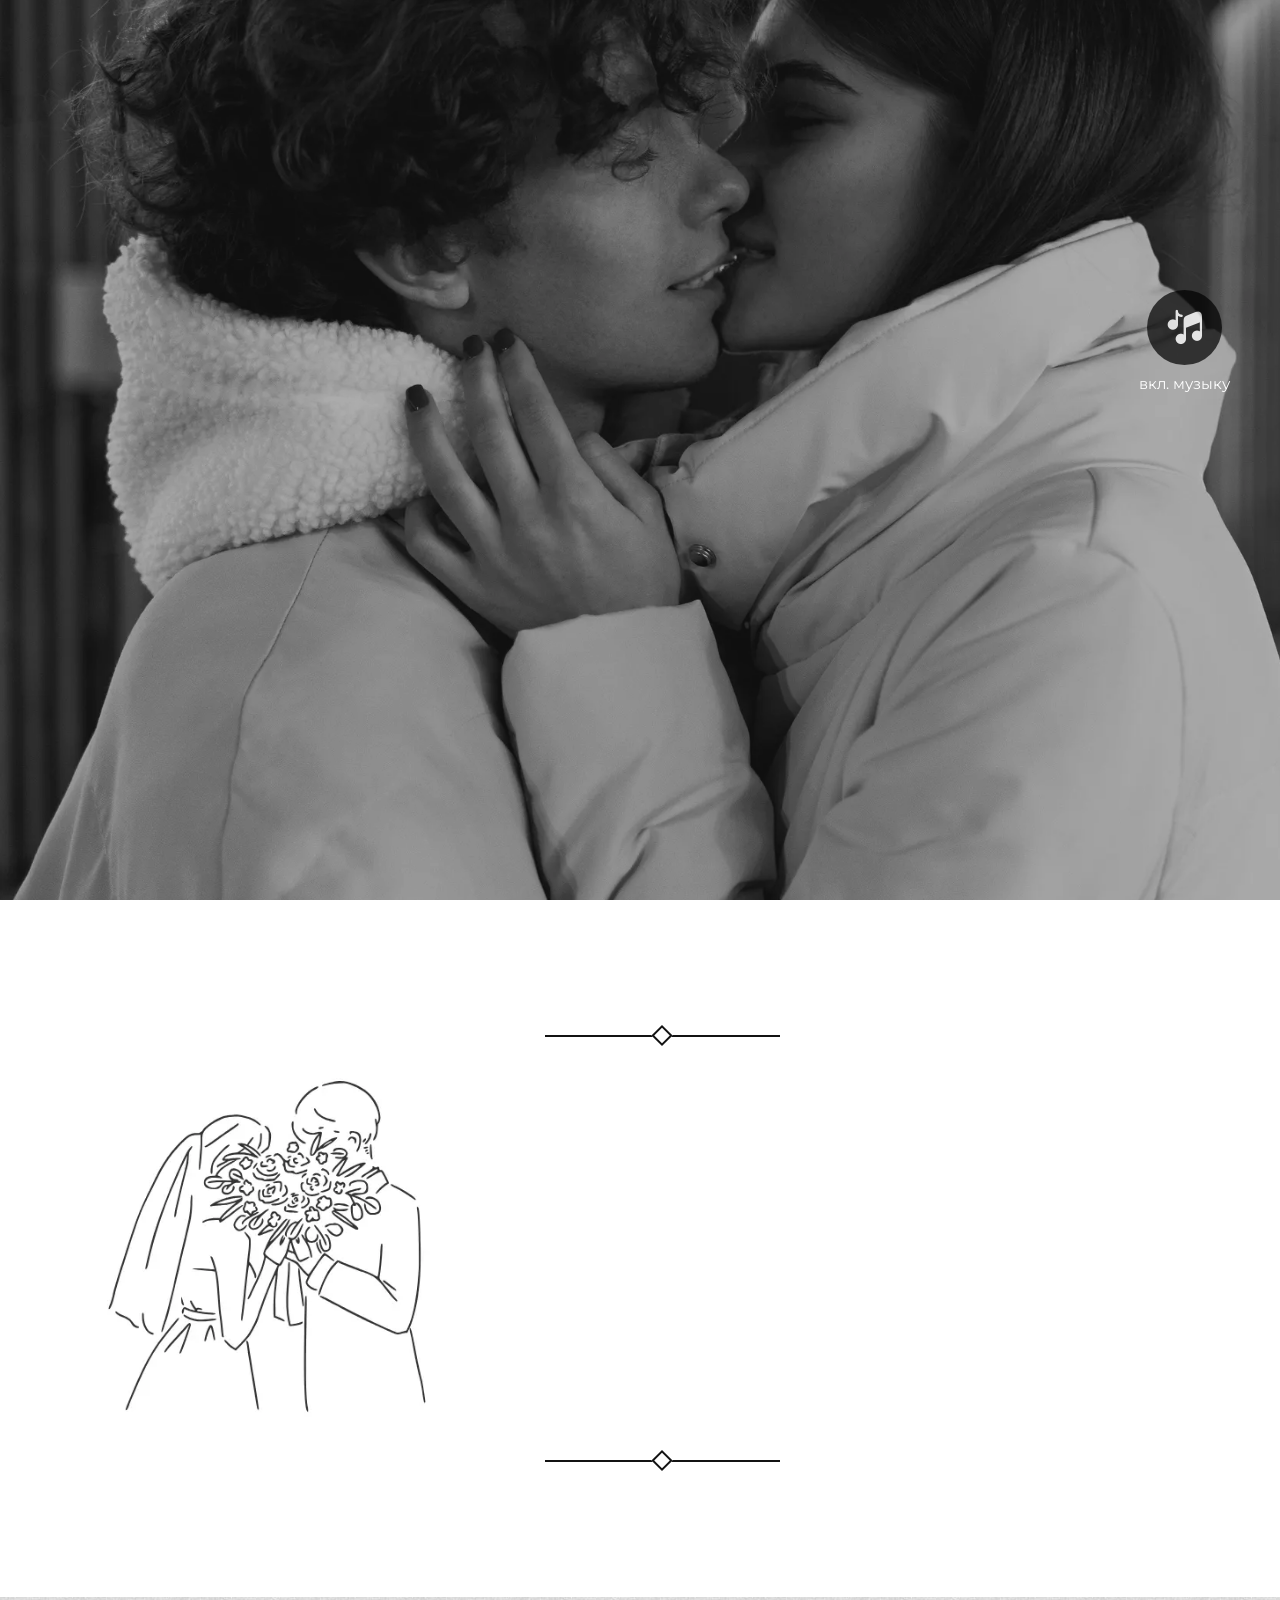
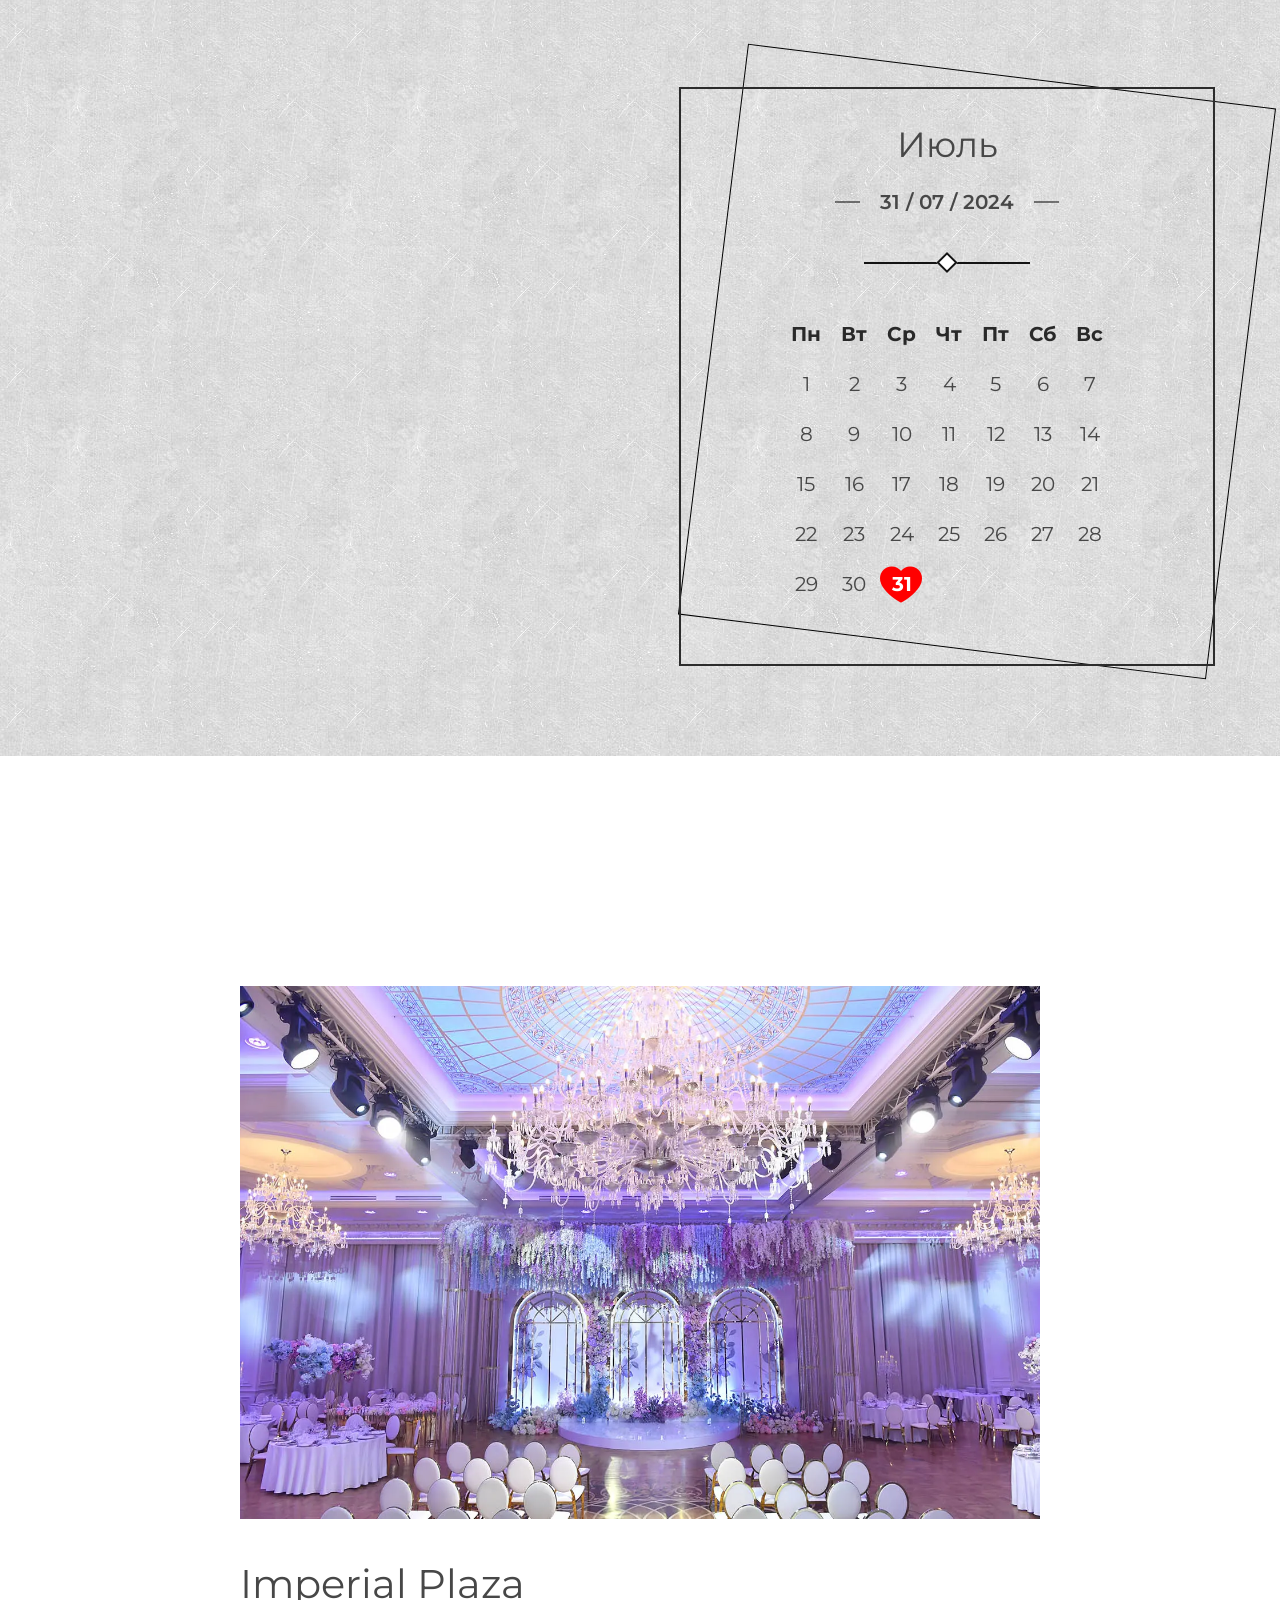
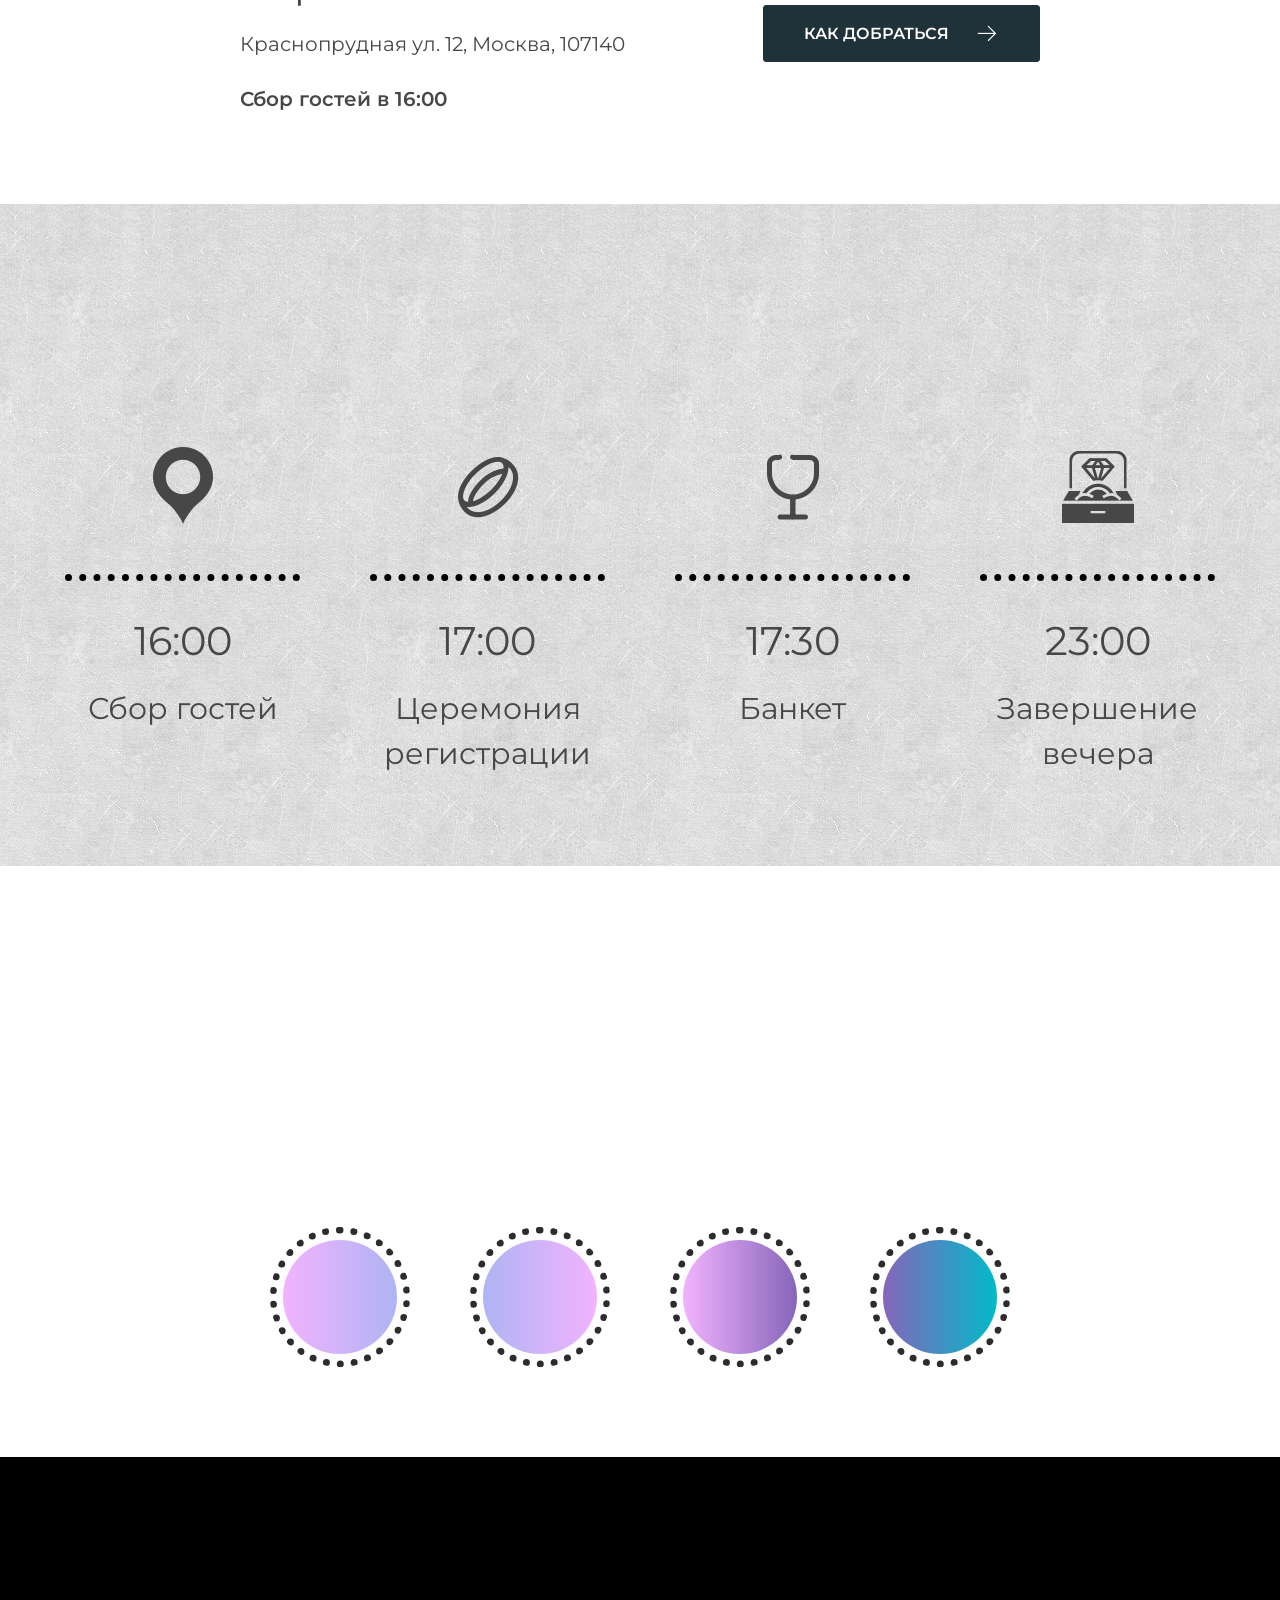
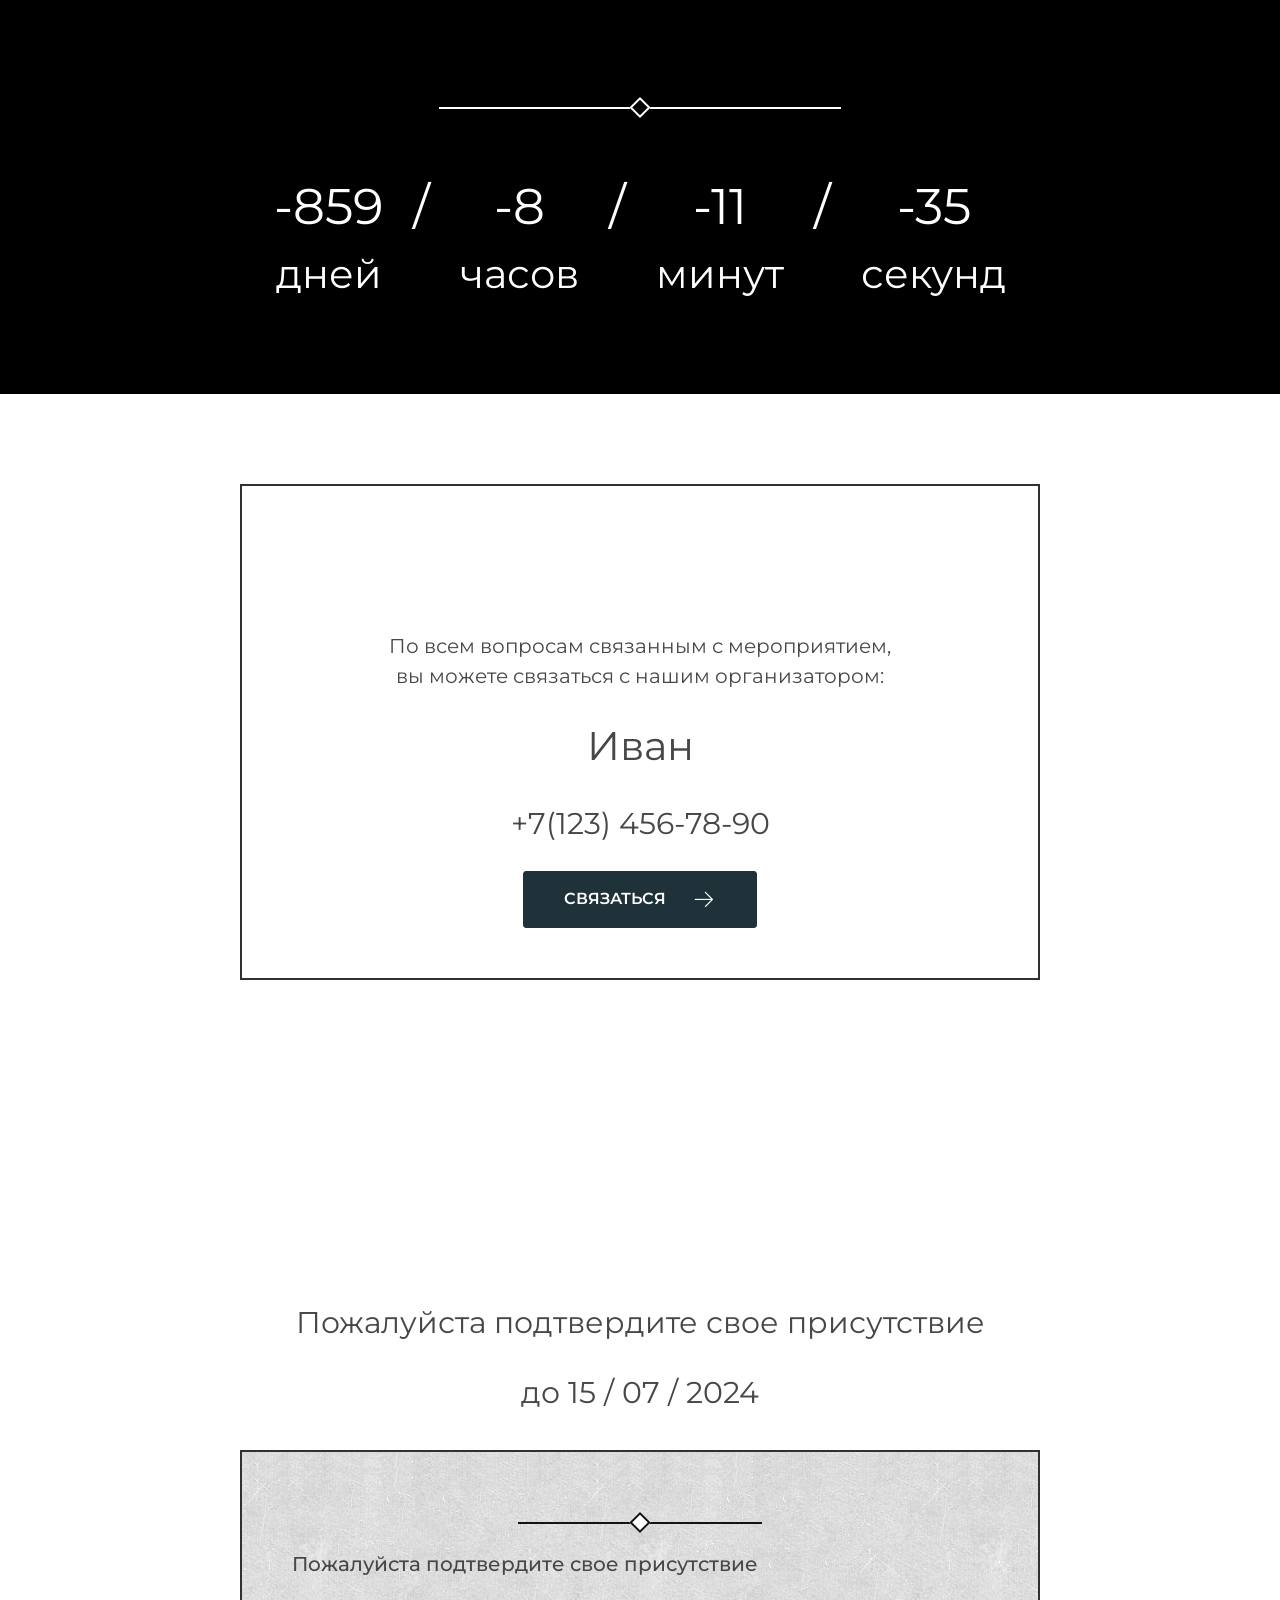
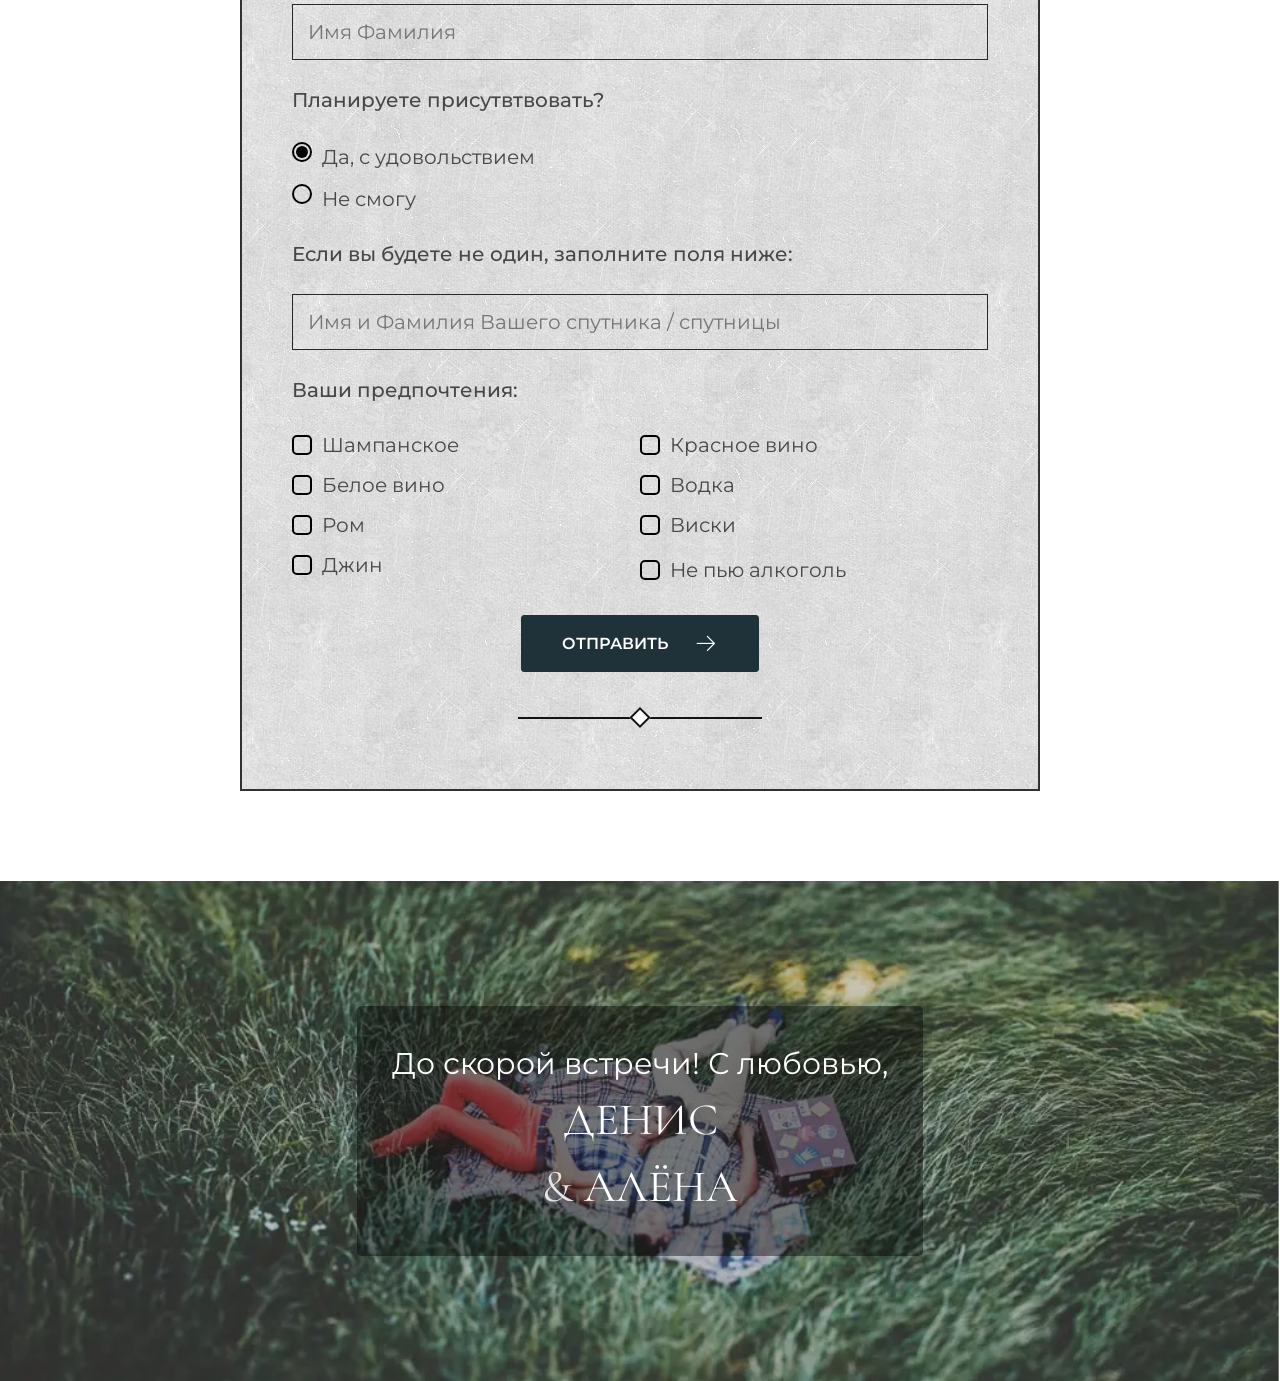
==== commit 8a8da896: "Updates" ====
--- a/home.html
+++ b/home.html
@@ -21,8 +21,7 @@
             <div class="audio">
                 <audio class="audio__player" id="player">
                     <source src="/files/iron.mp3" type="audio/mpeg" />
-                    <p>
-                        Ваш браузер не поддерживает HTML5 аудио. Вот взамен
+                    <p>Ваш браузер не поддерживает HTML5 аудио. Вот взамен
                         <a href="iron.mp3">ссылка на аудио</a>
                     </p>
                 </audio>
@@ -375,7 +374,7 @@
             </section>
         </main>
         <footer class="footer">
-    <picture><source srcset="/img/footer/04.webp" type="image/webp"><img src="/img/footer/04.jpeg" alt="02"></picture>
+    <picture><source srcset="img/footer/04.webp" type="image/webp"><img src="img/footer/04.jpeg" alt="02"></picture>
     <div class="footer__container">
         <div class="footer__body">
             <div class="footer__text">
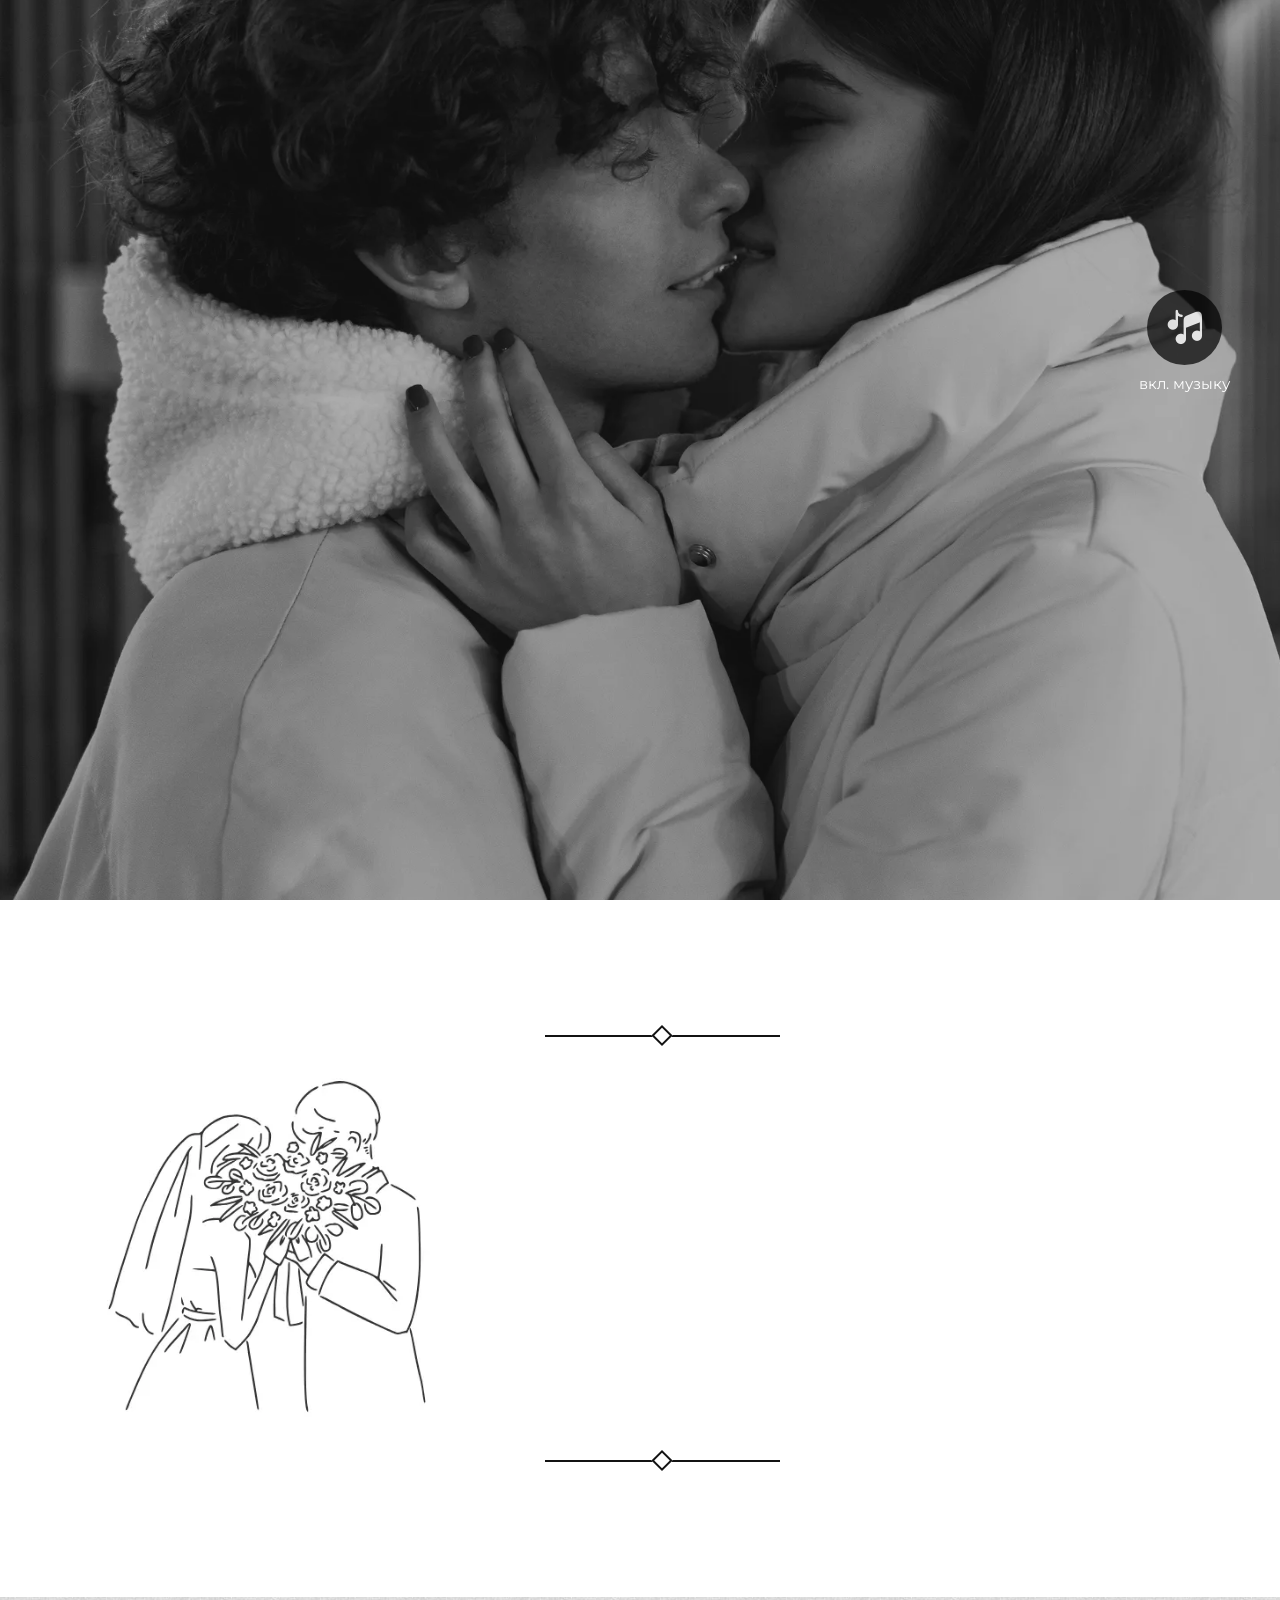
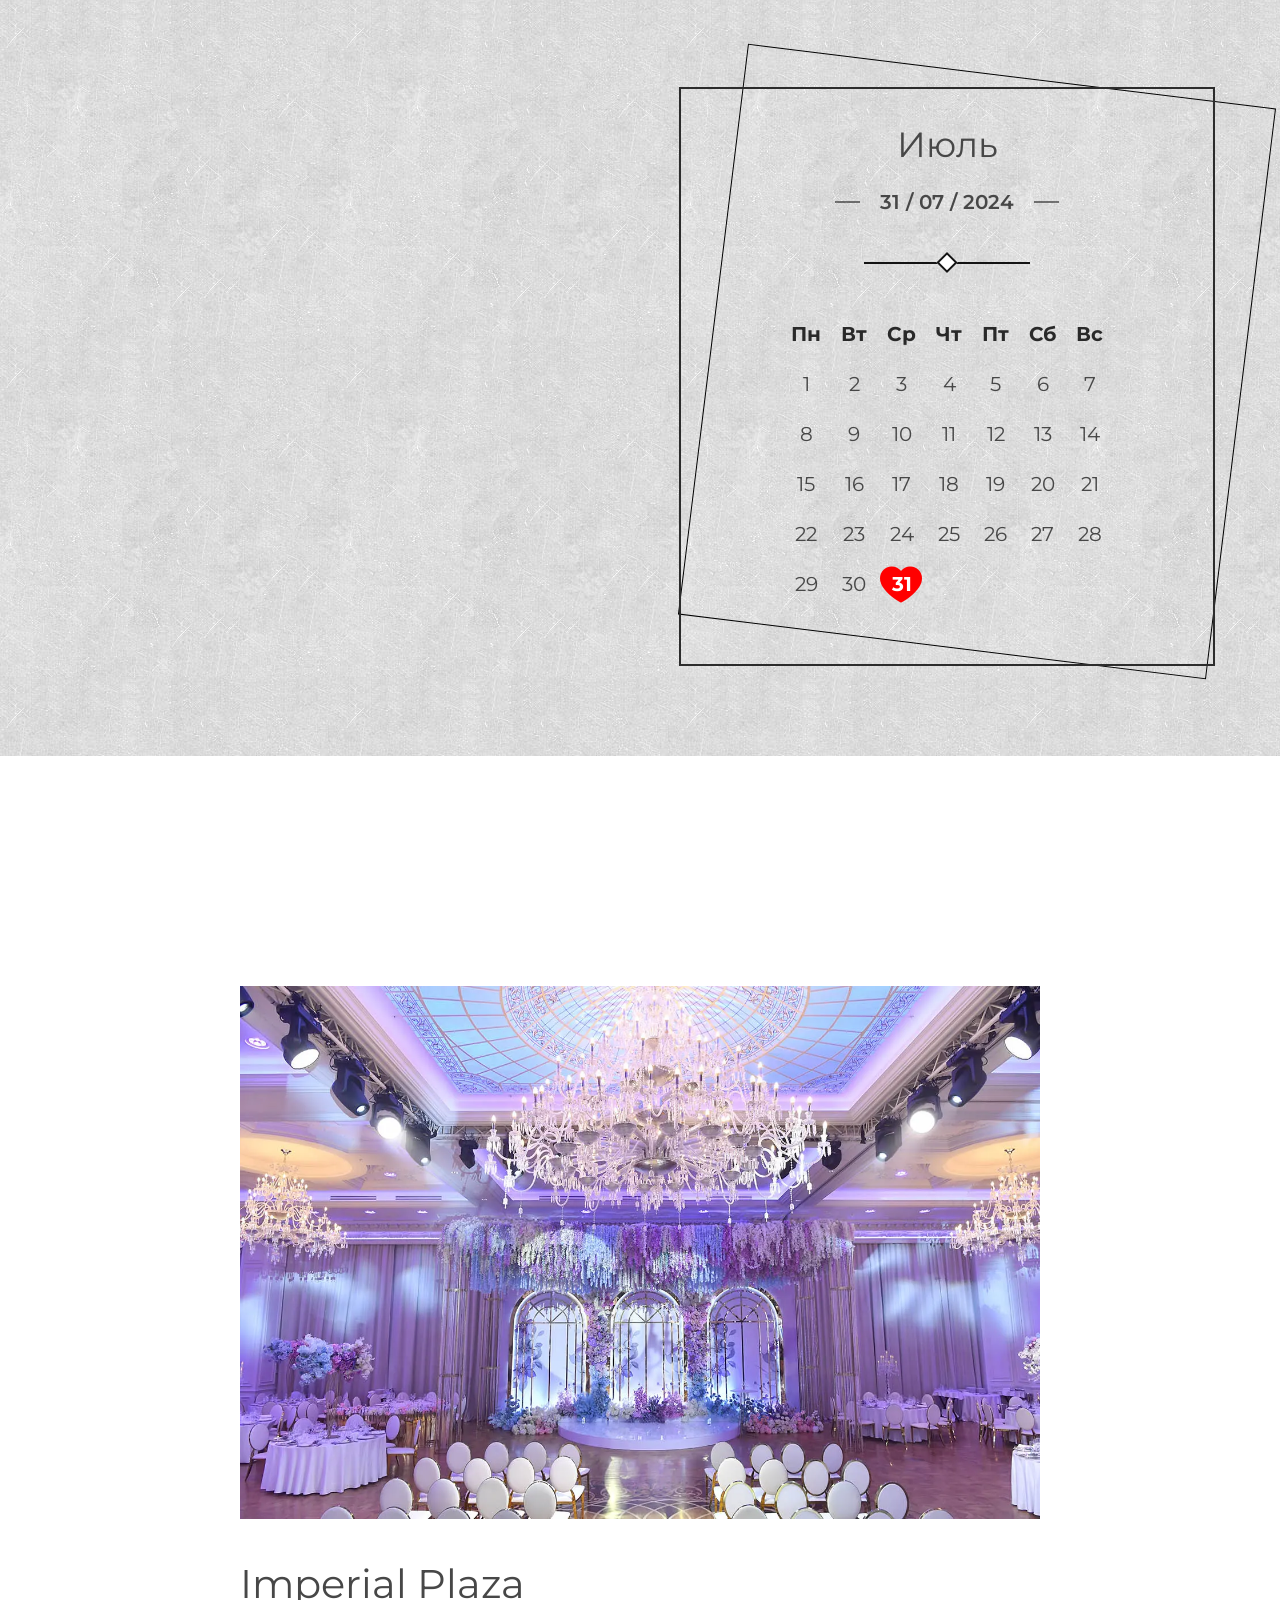
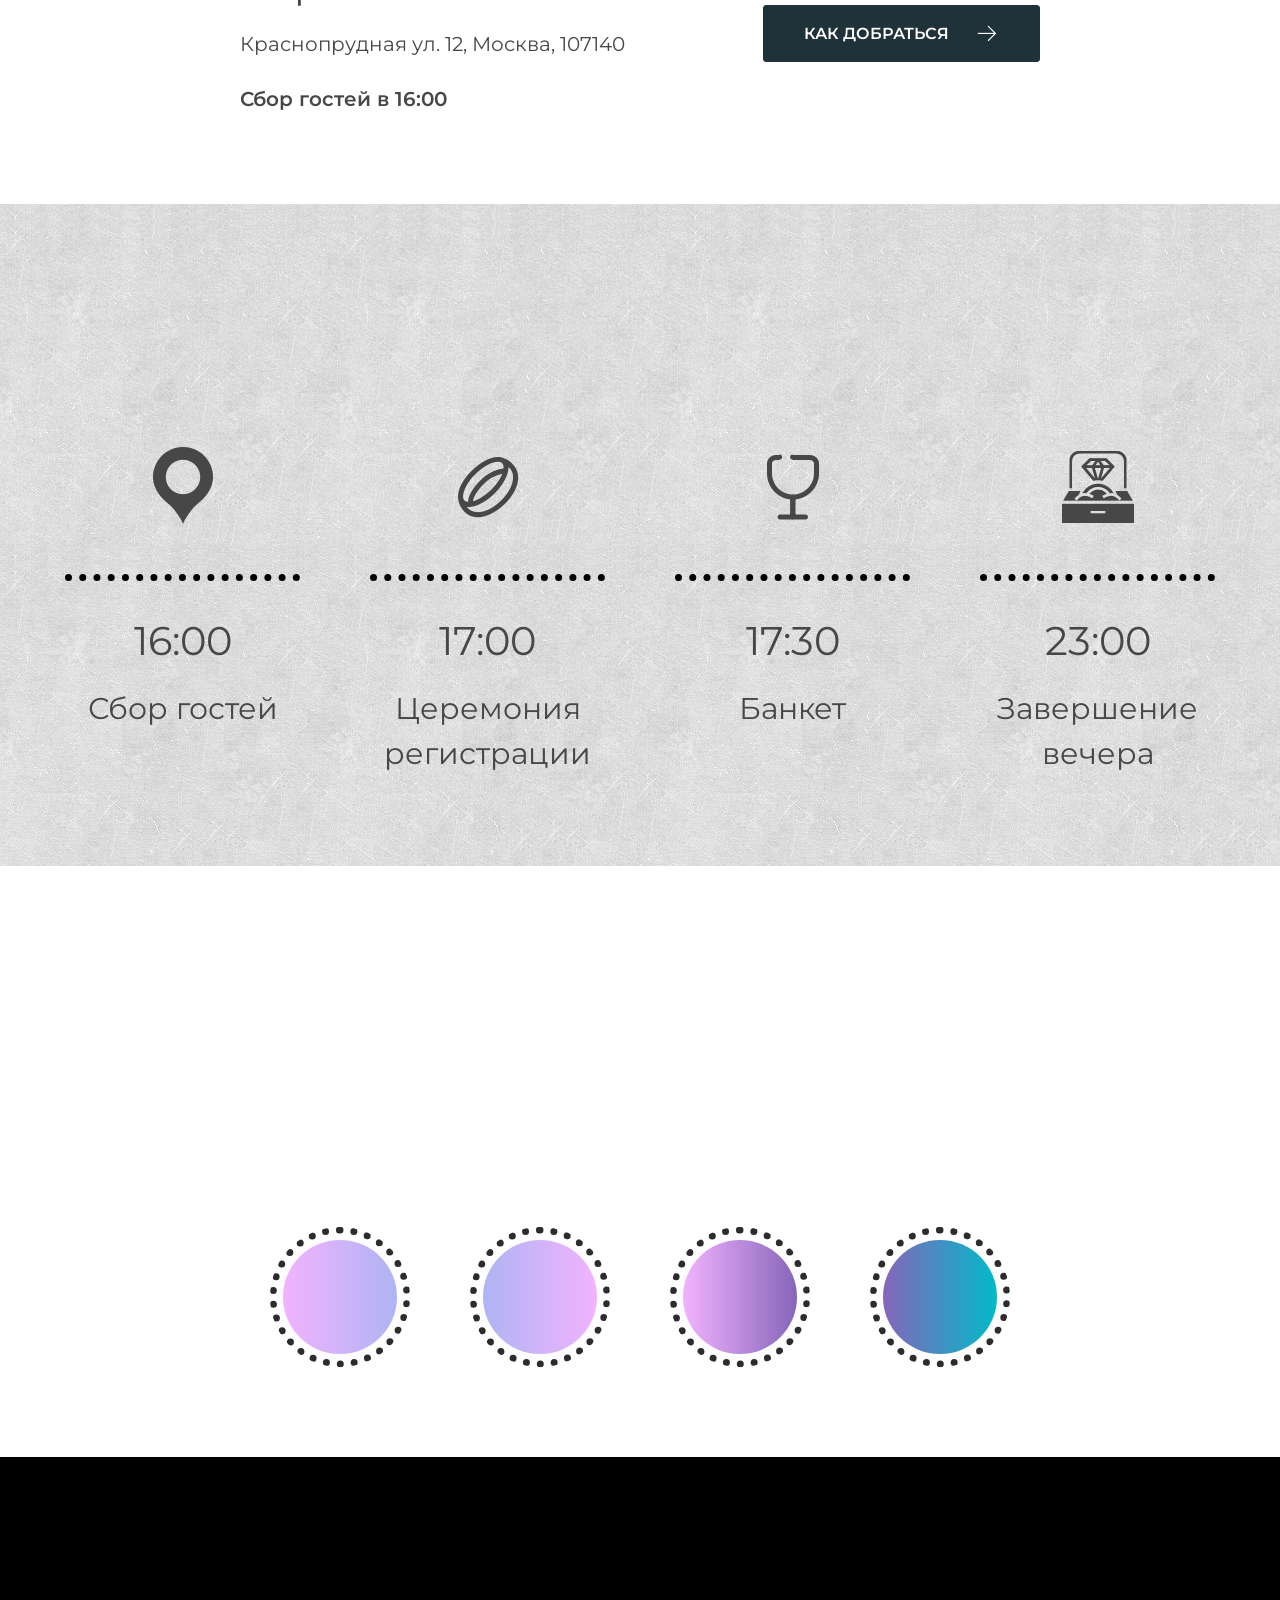
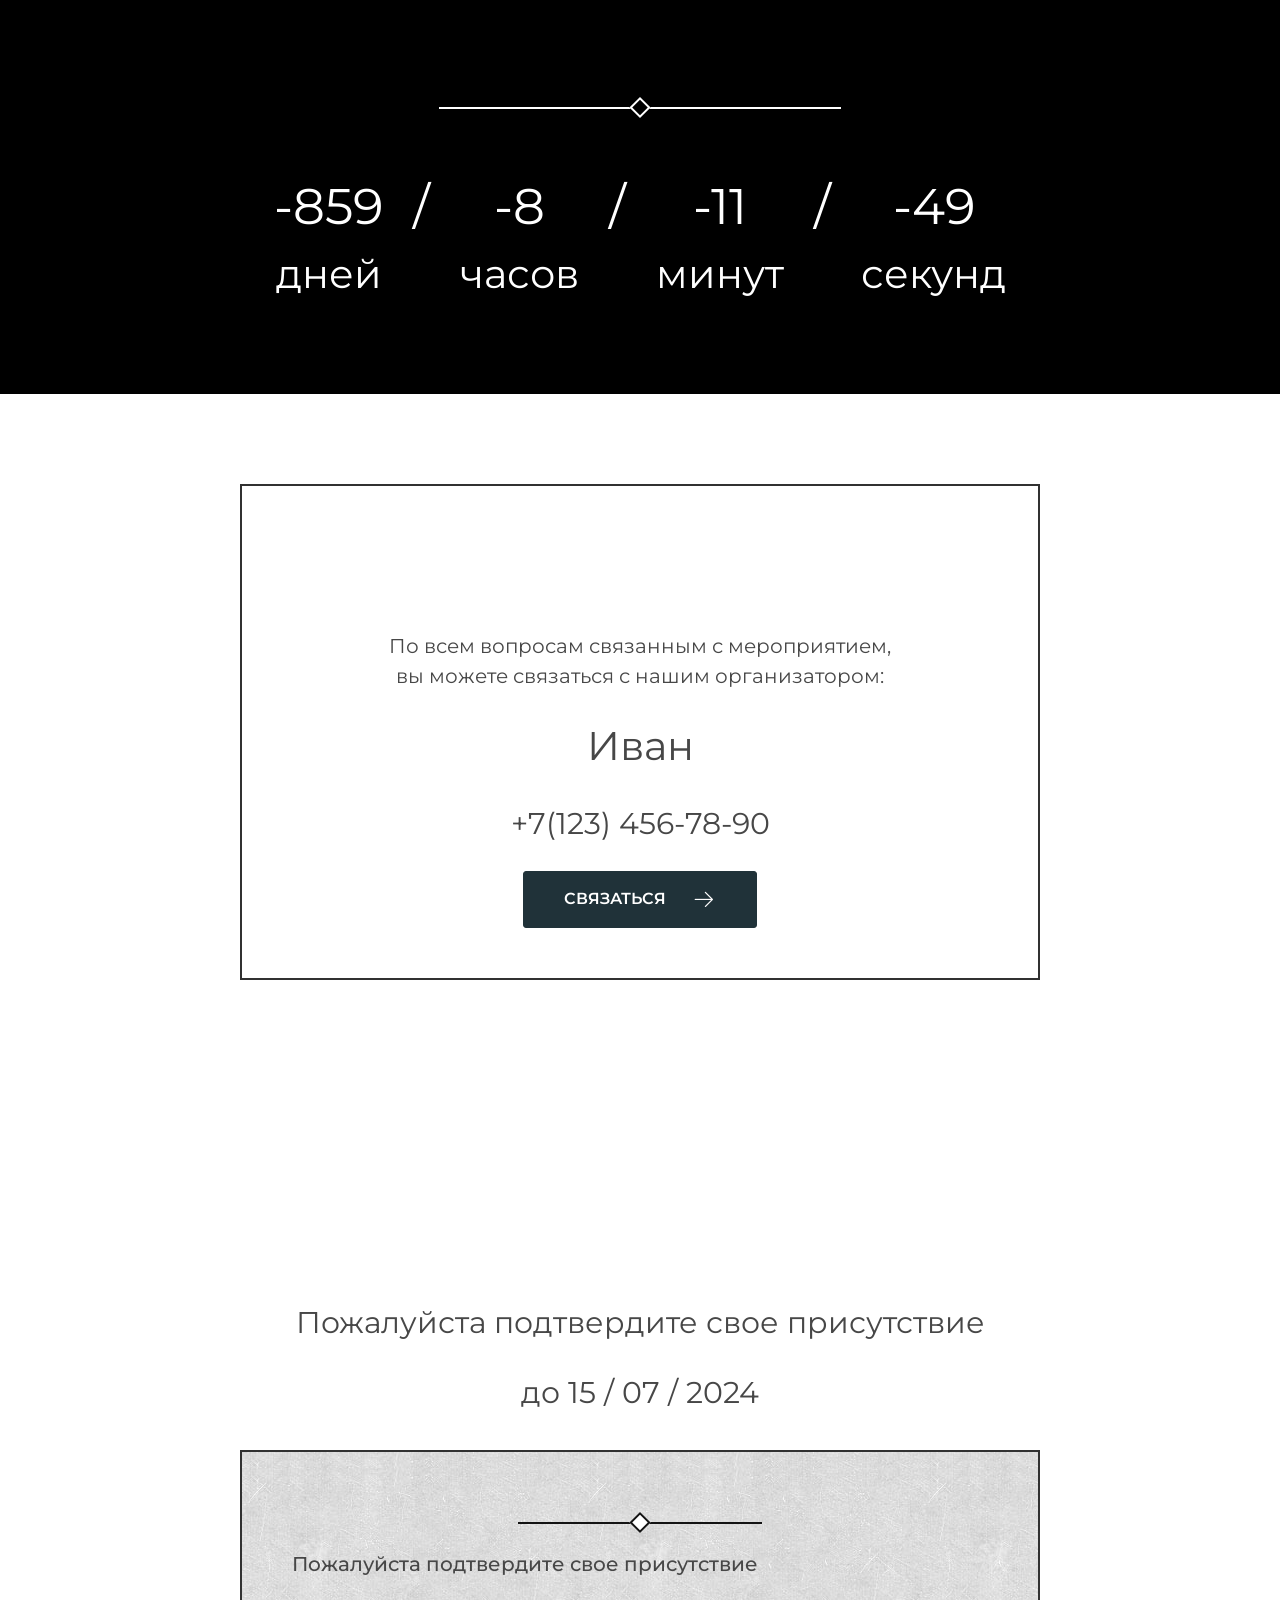
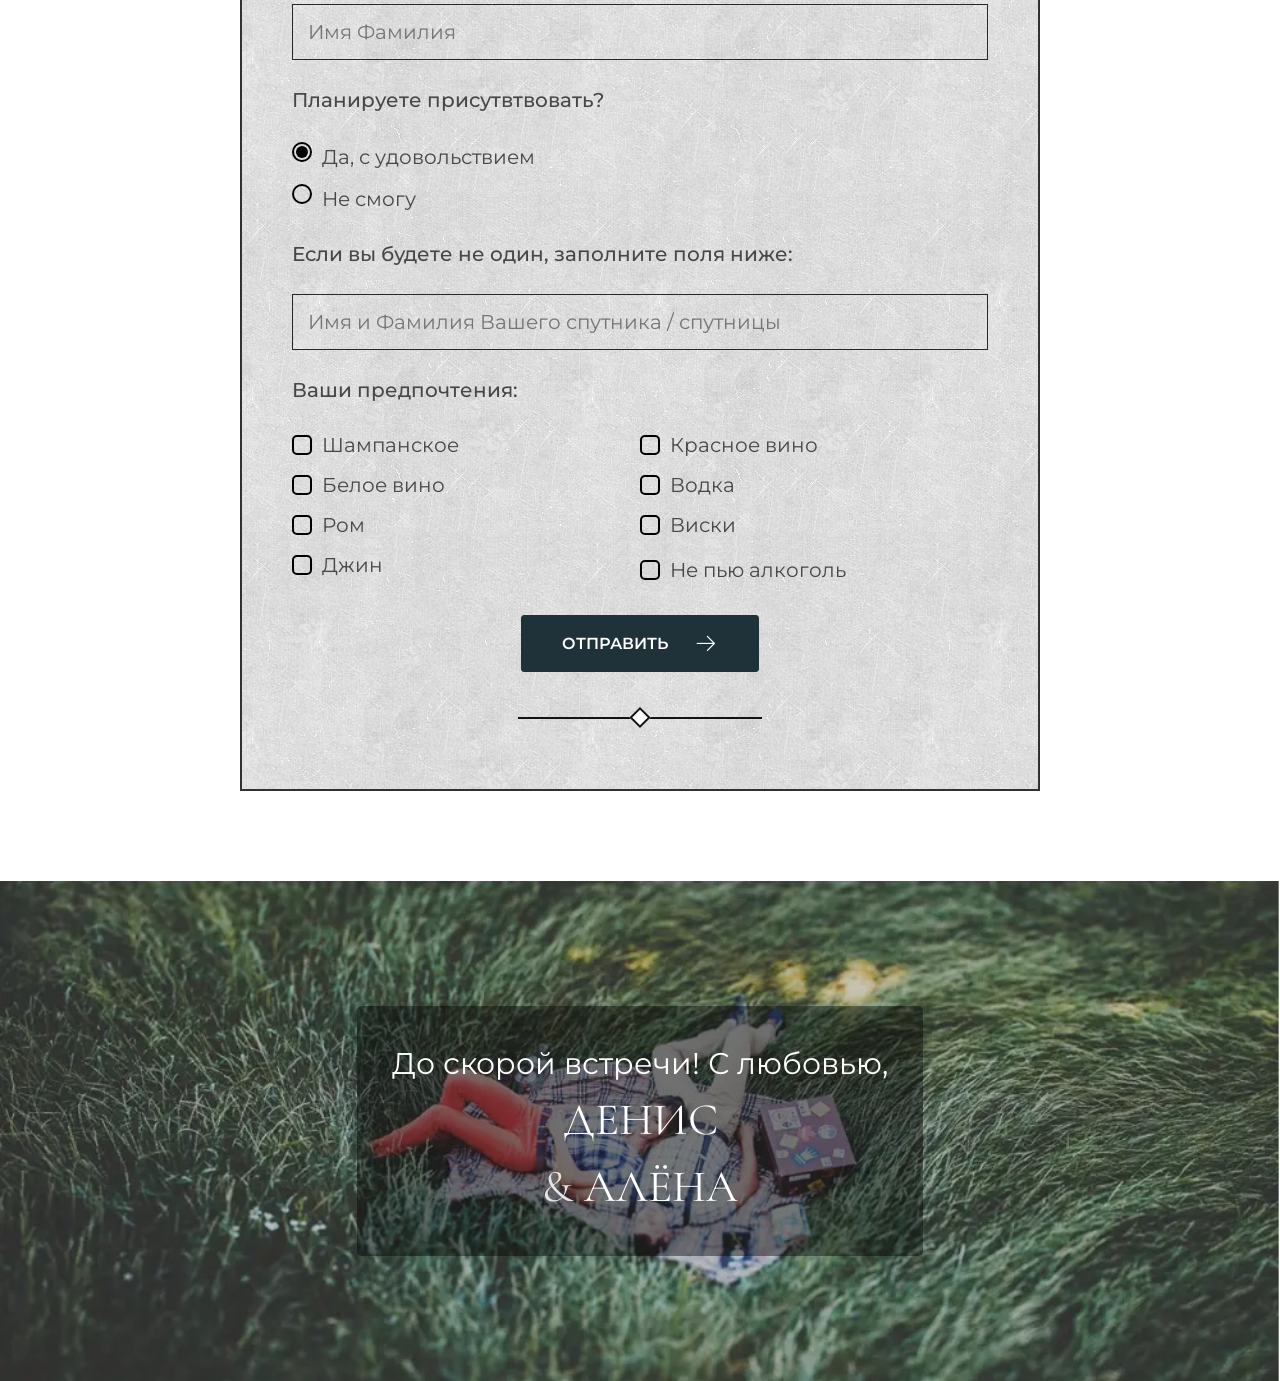
==== commit f08aeaf9: "Updates" ====
--- a/home.html
+++ b/home.html
@@ -41,14 +41,14 @@
             </div>
         </div>
     </div>
-    <picture><source srcset="img/header-img-cb.webp" type="image/webp"><img src="img/header-img-cb.jpg" alt="photo"></picture>
+    <picture><source srcset="/img/header-img-cb.webp" type="image/webp"><img src="/img/header-img-cb.jpg" alt="photo"></picture>
 </header>
         <main class="page">
             <section class="section moment ">
                 <div class="section__container">
                     <div class="section__body">
                         <div class="section__left">
-                            <picture><source srcset="img/sections/moment.webp" type="image/webp"><img src="img/sections/moment.png" alt="moment"></picture>
+                            <picture><source srcset="/img/sections/moment.webp" type="image/webp"><img src="/img/sections/moment.png" alt="moment"></picture>
                         </div>
                         <div class="section__right">
                             <div class="decor"></div>
@@ -100,7 +100,7 @@
                         </div>
                         <div class="location__body">
                             <div class="location__image">
-                                <picture><source srcset="img/sections/location-2.webp" type="image/webp"><img src="img/sections/location-2.png" alt="location"></picture>
+                                <picture><source srcset="/img/sections/location-2.webp" type="image/webp"><img src="/img/sections/location-2.png" alt="location"></picture>
                             </div>
                             <div class="location__info">
                                 <div class="location__text">
@@ -127,7 +127,7 @@
             <section class="section bg-img">
                 <div class="section__container">
                     <div class="section__center">
-                        <div class="title section__title  _anim-items _animation-one-play">
+                        <div class="title section__title _anim-items _animation-one-play">
                             Тайминги
                         </div>
                         <div class="timming">
@@ -374,7 +374,7 @@
             </section>
         </main>
         <footer class="footer">
-    <picture><source srcset="img/footer/04.webp" type="image/webp"><img src="img/footer/04.jpeg" alt="02"></picture>
+    <picture><source srcset="/img/footer/04.webp" type="image/webp"><img src="/img/footer/04.jpeg" alt="02"></picture>
     <div class="footer__container">
         <div class="footer__body">
             <div class="footer__text">
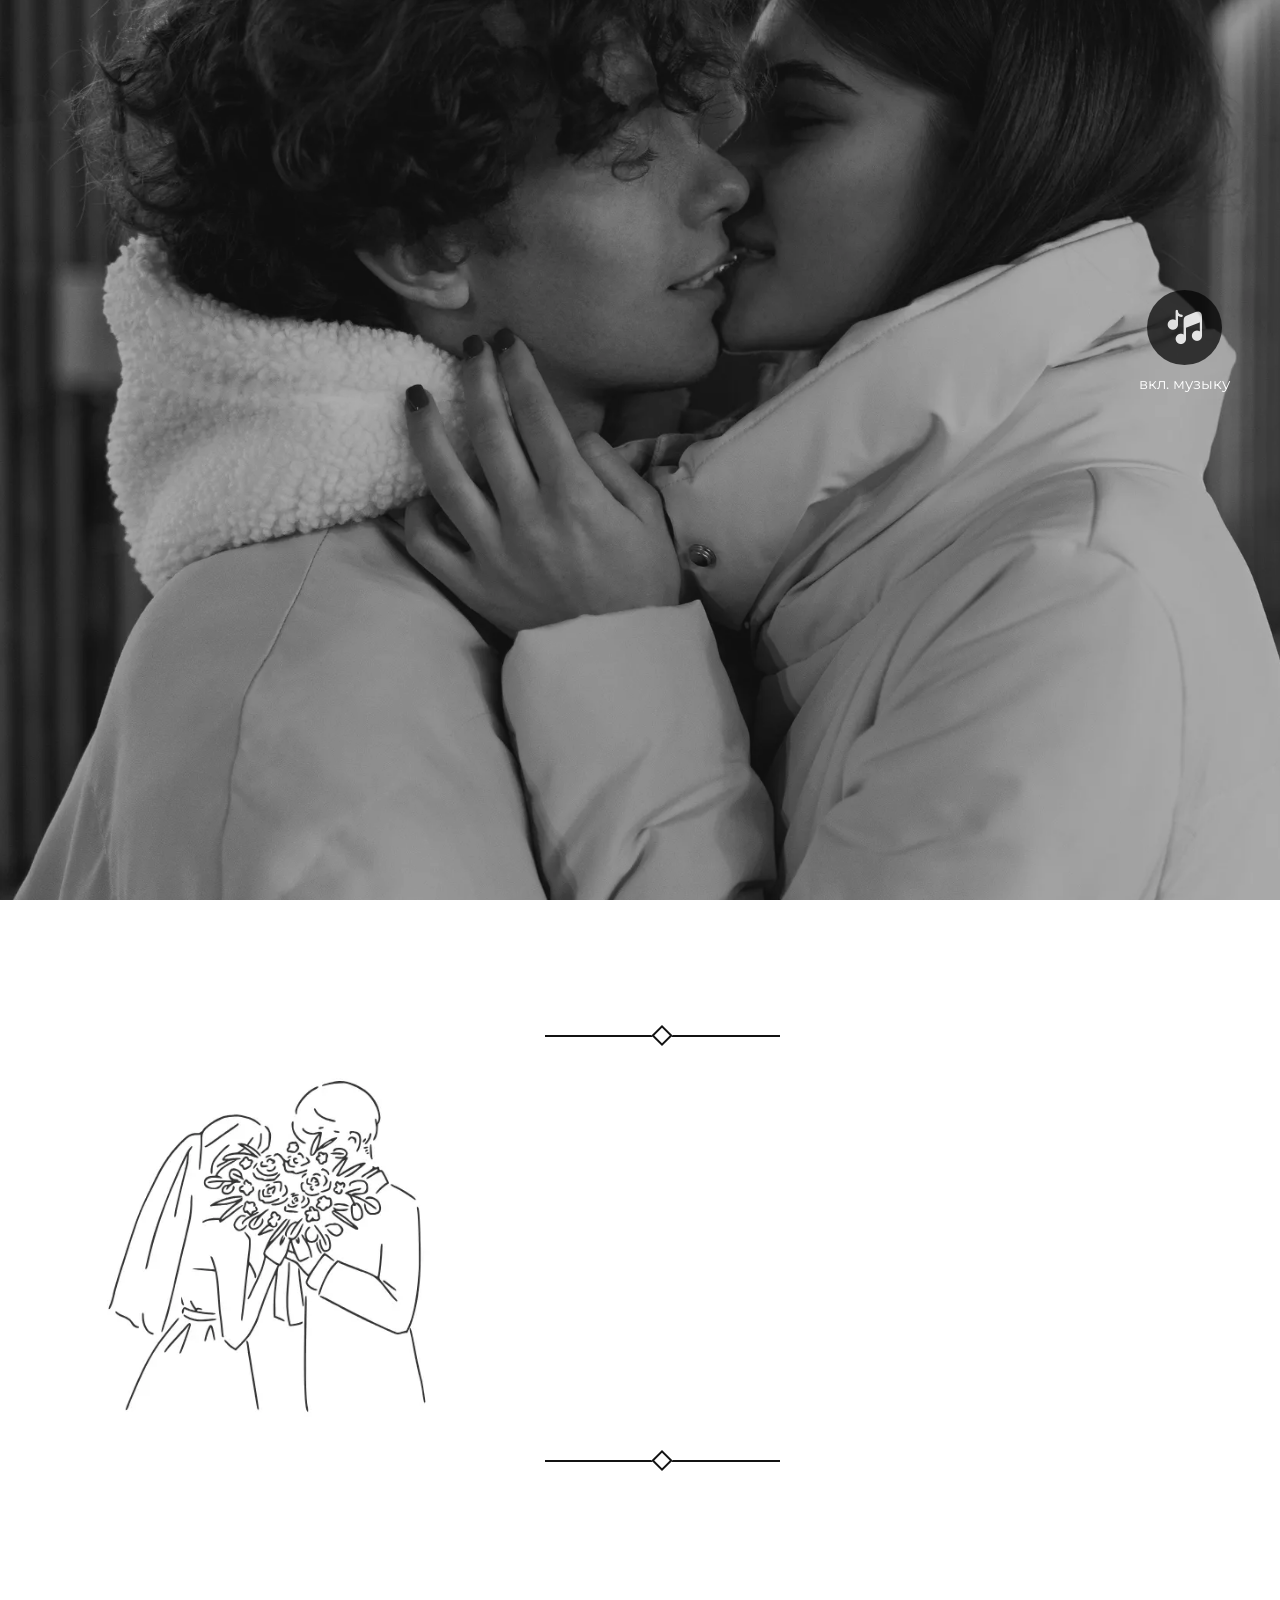
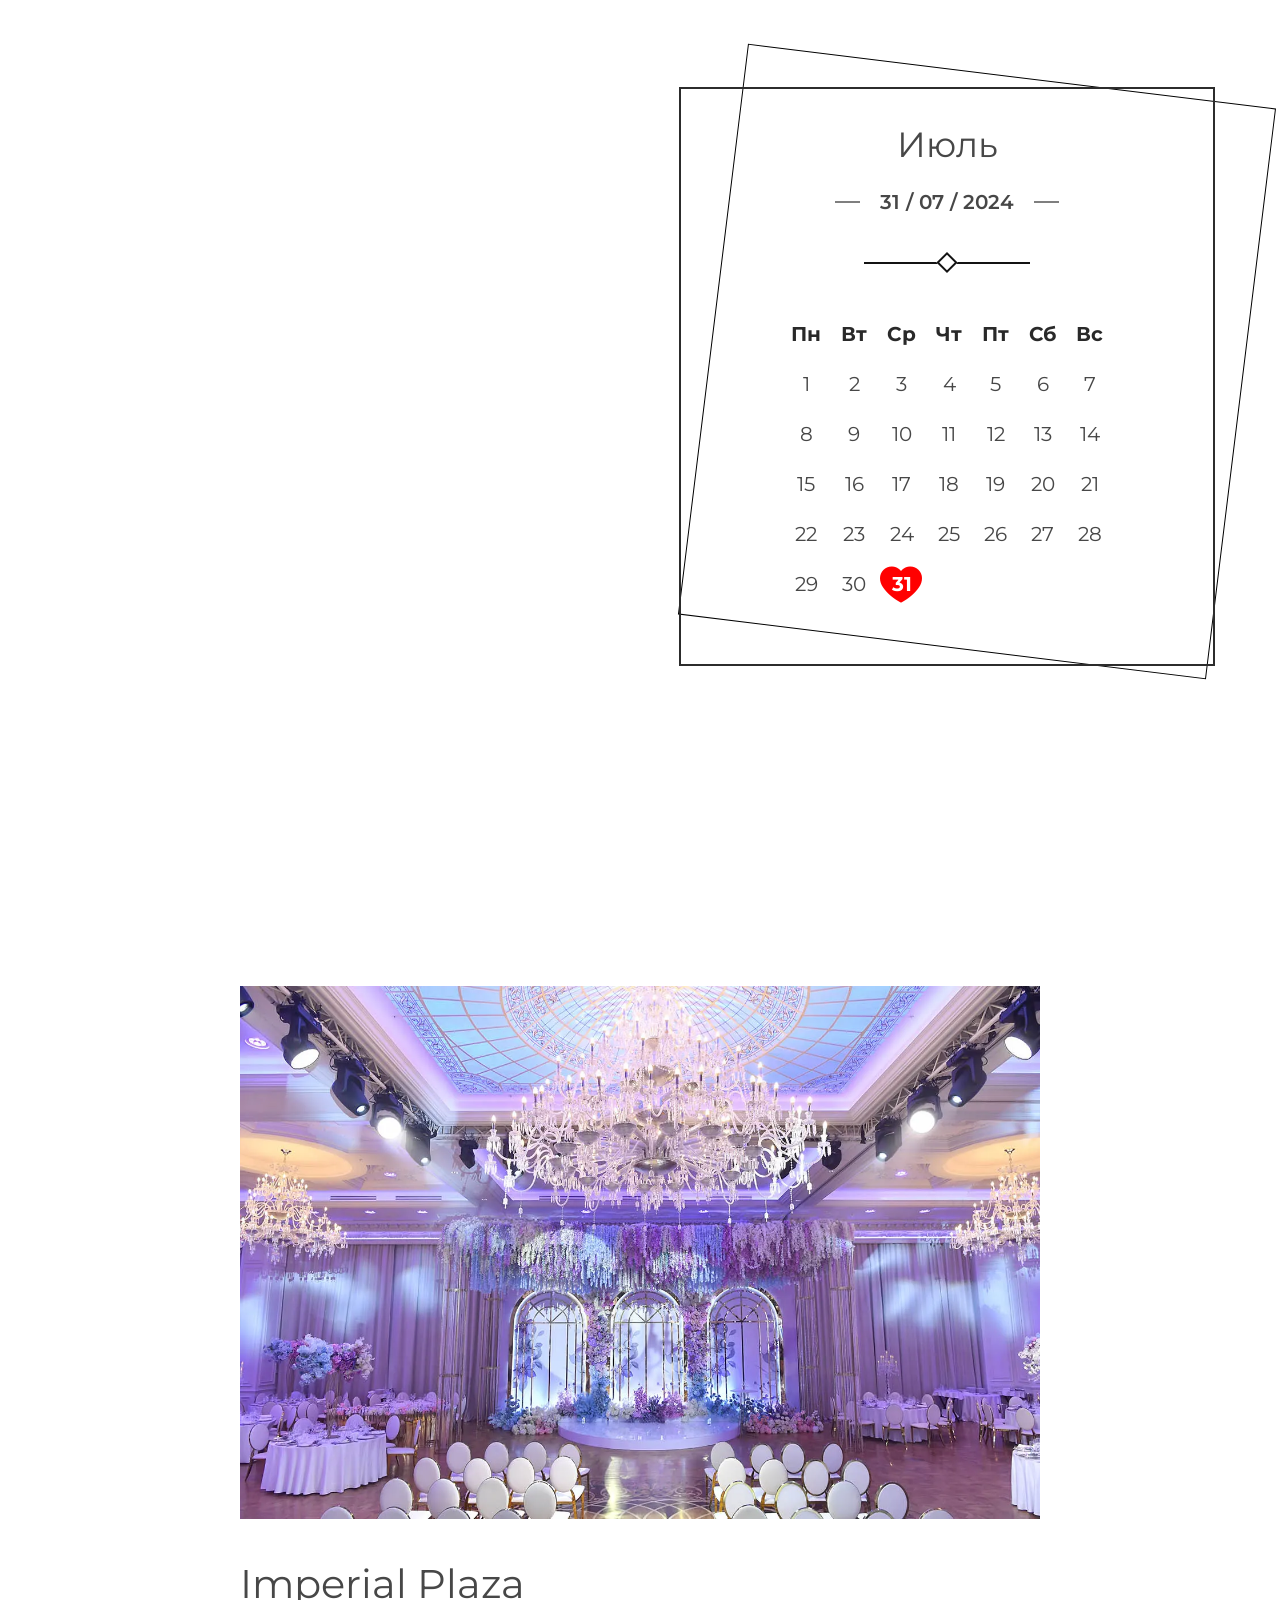
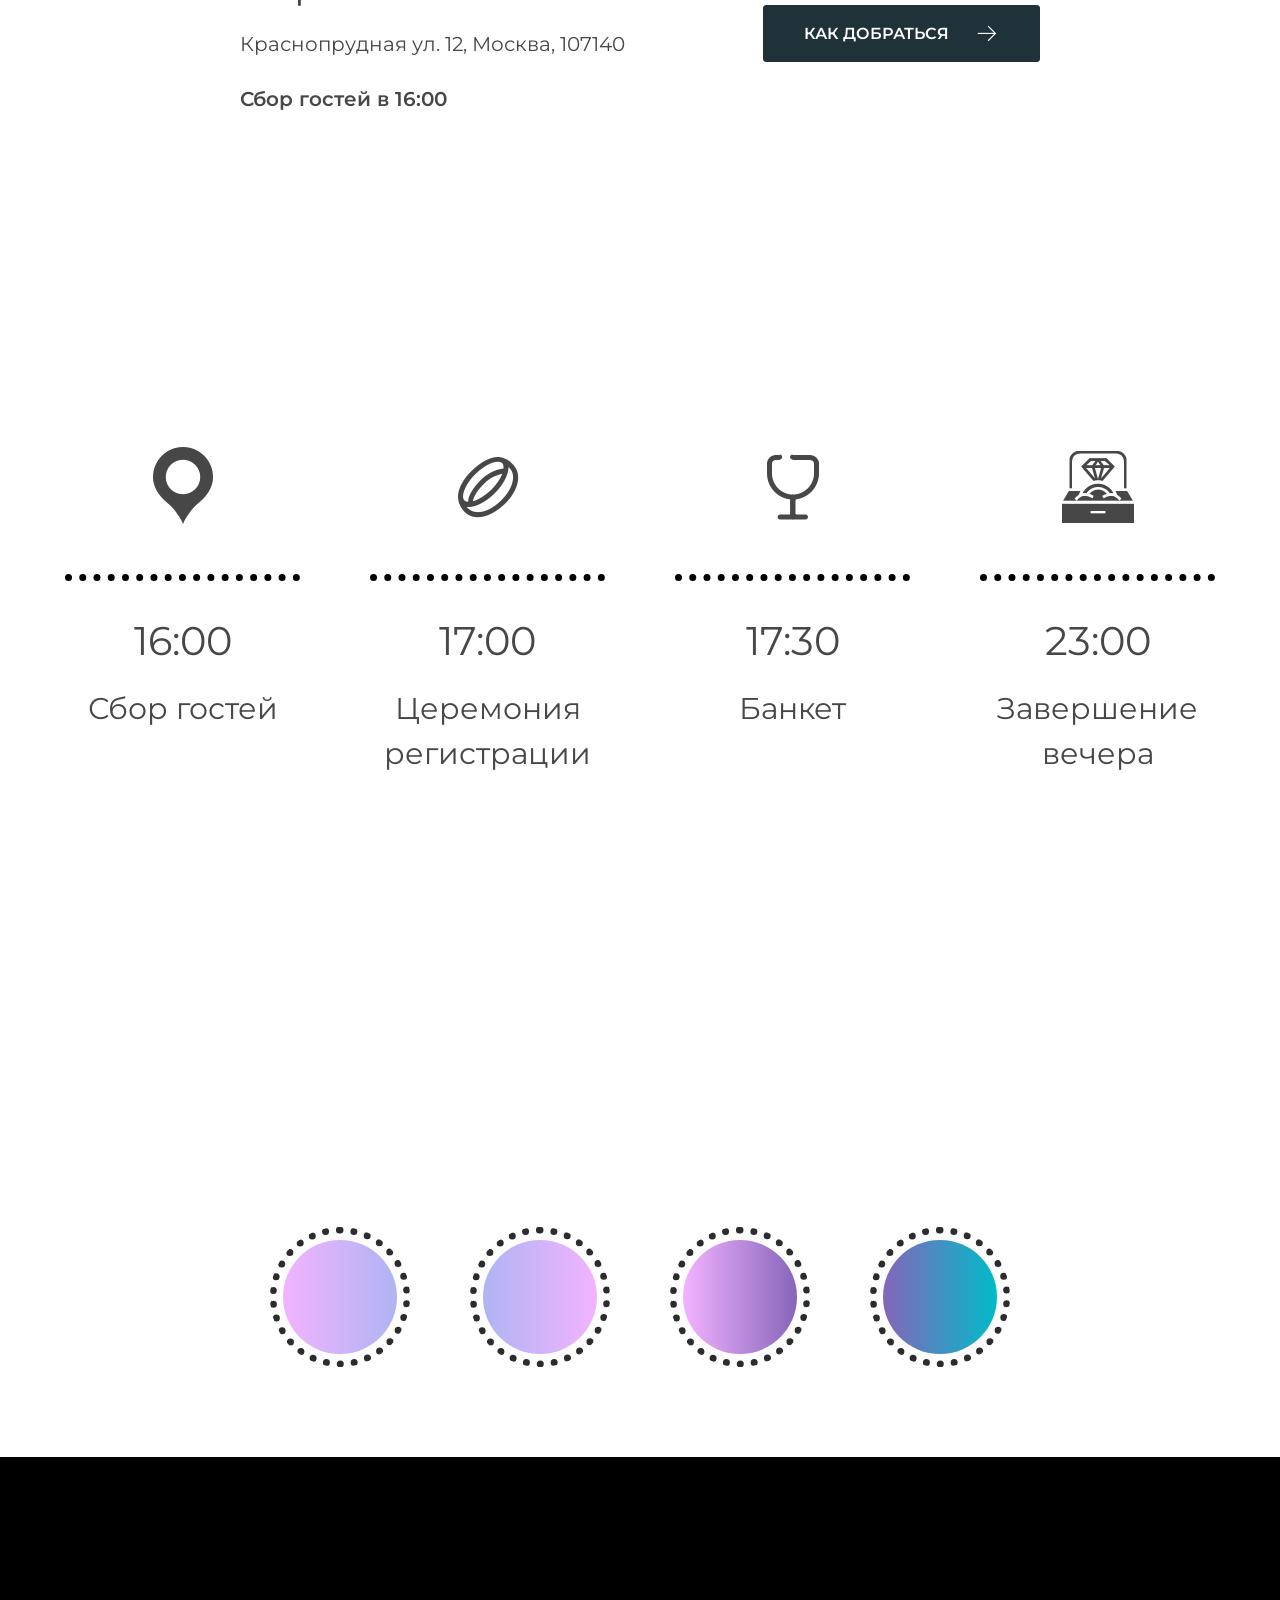
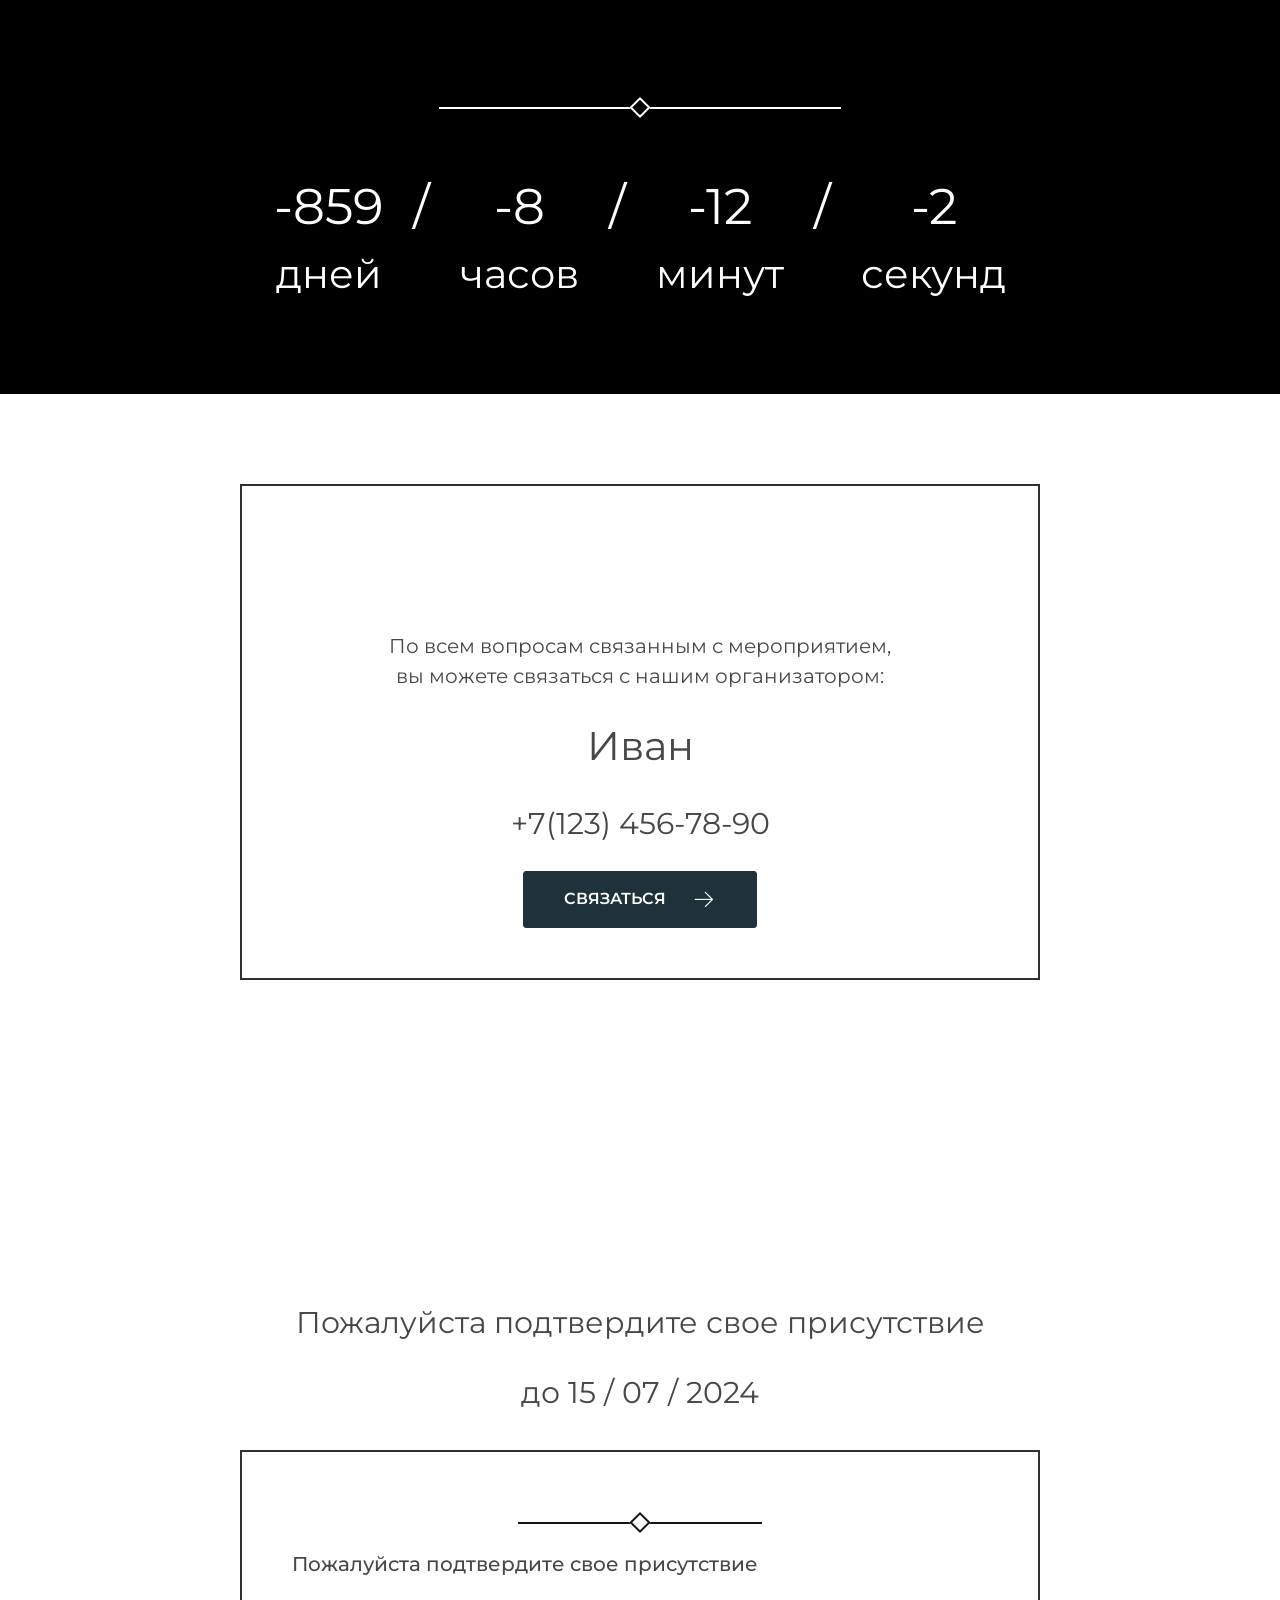
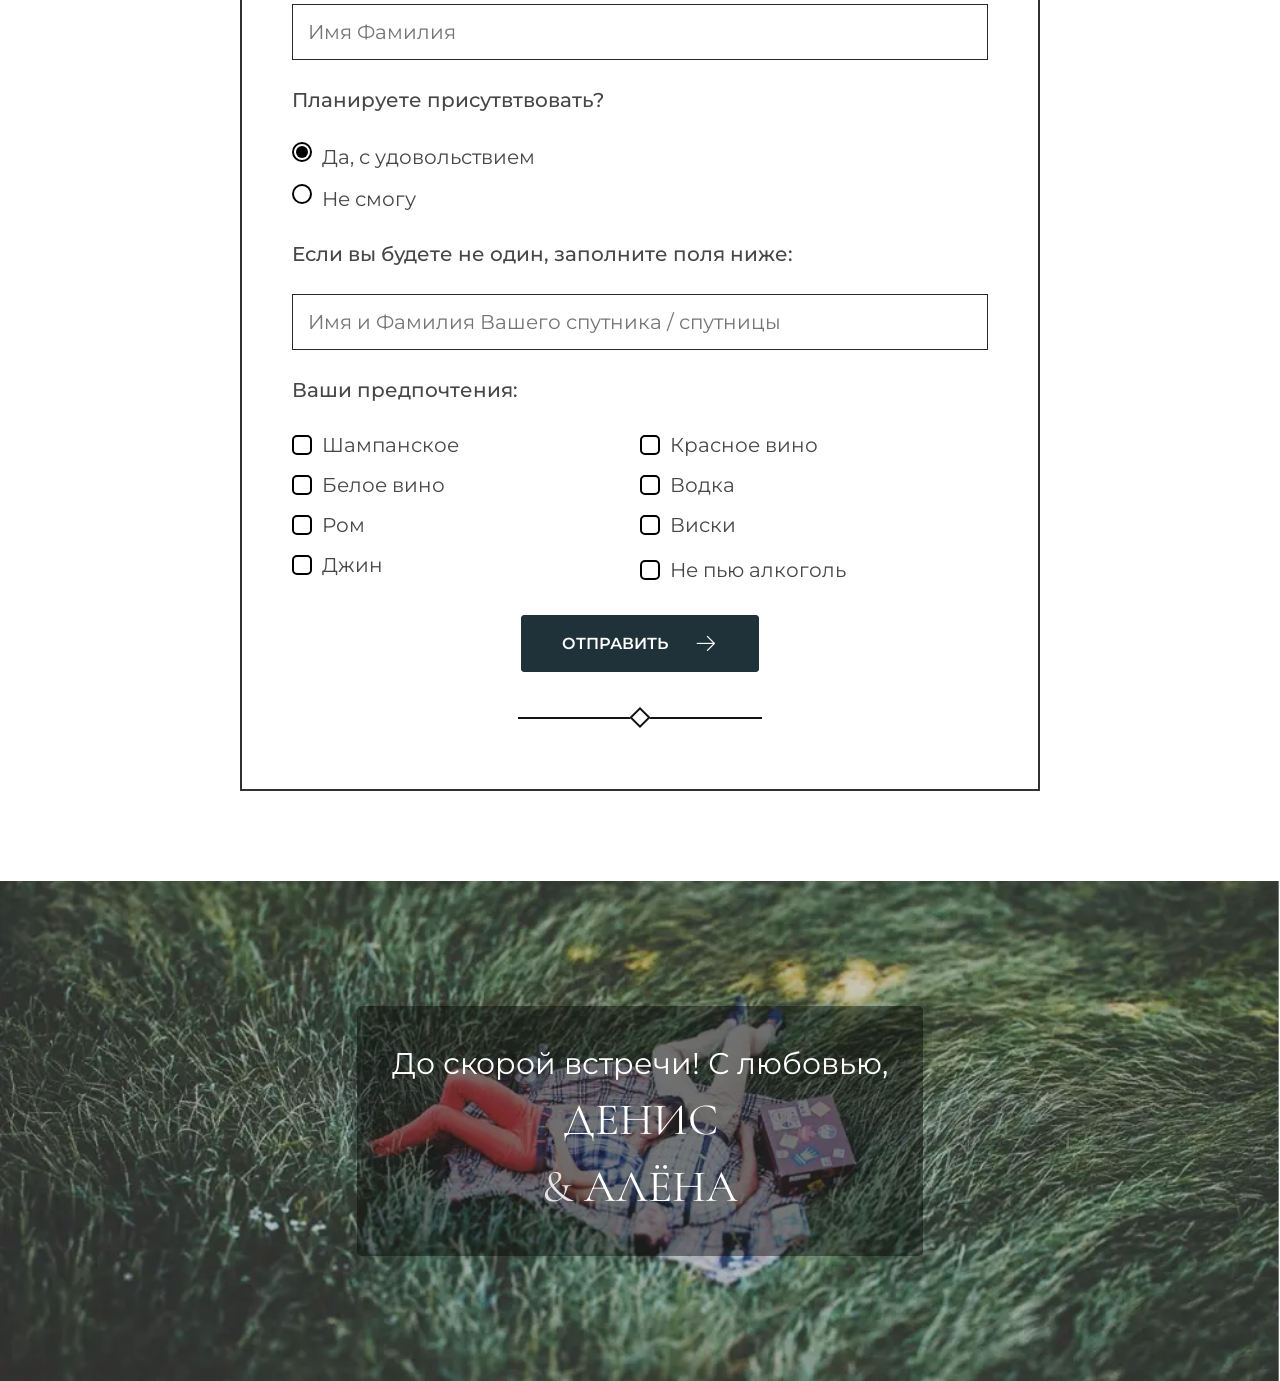
==== commit e3036660: "Updates" ====
--- a/home.html
+++ b/home.html
@@ -4,7 +4,7 @@
     <meta charset="UTF-8">
     <meta http-equiv="X-UA-Compatible" content="IE=edge">
     <meta name="viewport" content="width=device-width, initial-scale=1.0">
-    <link rel="stylesheet" href="css/style.min.css">
+    <link rel="stylesheet" href="css/style.min.css?_v=20240716215936">
     <link rel="icon" href="/favicon.ico">
     <title>Главная</title>
 </head>
@@ -41,14 +41,14 @@
             </div>
         </div>
     </div>
-    <picture><source srcset="/img/header-img-cb.webp" type="image/webp"><img src="/img/header-img-cb.jpg" alt="photo"></picture>
+    <picture><source srcset="img/header-img-cb.webp" type="image/webp"><img src="img/header-img-cb.jpg" alt="photo"></picture>
 </header>
         <main class="page">
             <section class="section moment ">
                 <div class="section__container">
                     <div class="section__body">
                         <div class="section__left">
-                            <picture><source srcset="/img/sections/moment.webp" type="image/webp"><img src="/img/sections/moment.png" alt="moment"></picture>
+                            <picture><source srcset="img/sections/moment.webp" type="image/webp"><img src="img/sections/moment.png" alt="moment"></picture>
                         </div>
                         <div class="section__right">
                             <div class="decor"></div>
@@ -100,7 +100,7 @@
                         </div>
                         <div class="location__body">
                             <div class="location__image">
-                                <picture><source srcset="/img/sections/location-2.webp" type="image/webp"><img src="/img/sections/location-2.png" alt="location"></picture>
+                                <picture><source srcset="img/sections/location-2.webp" type="image/webp"><img src="img/sections/location-2.png" alt="location"></picture>
                             </div>
                             <div class="location__info">
                                 <div class="location__text">
@@ -374,7 +374,7 @@
             </section>
         </main>
         <footer class="footer">
-    <picture><source srcset="/img/footer/04.webp" type="image/webp"><img src="/img/footer/04.jpeg" alt="02"></picture>
+    <picture><source srcset="img/footer/04.webp" type="image/webp"><img src="img/footer/04.jpeg" alt="02"></picture>
     <div class="footer__container">
         <div class="footer__body">
             <div class="footer__text">
@@ -386,7 +386,7 @@
         </div>
     </div>
 </footer>
-        <script src="js/app.min.js"></script>
+        <script src="js/app.min.js?_v=20240716215936"></script>
     </div>
 </body>
 
--- a/css/style.min.css
+++ b/css/style.min.css
@@ -1,1319 +1 @@
-@charset "UTF-8";
-@import url(https://fonts.googleapis.com/css?family=Poiret+One:regular&display=swap);
-@import url(https://fonts.googleapis.com/css?family=Cormorant+Infant:300,300italic,regular,italic,500,500italic,600,600italic,700,700italic&display=swap);
-@import url(https://fonts.googleapis.com/css?family=Montserrat:100,200,300,regular,500,600,700,800,900,100italic,200italic,300italic,italic,500italic,600italic,700italic,800italic,900italic&display=swap);
-@font-face {
-  font-family: icons;
-  font-display: swap;
-  src: url("../fonts/icons.woff2") format("woff2"), url("../fonts/icons.woff") format("woff");
-  font-weight: 400;
-  font-style: normal;
-}
-.highlight::before, [class*=_icon-]:before {
-  font-family: "icons";
-  font-style: normal;
-  font-weight: normal;
-  font-variant: normal;
-  text-transform: none;
-  line-height: 1;
-  -webkit-font-smoothing: antialiased;
-  -moz-osx-font-smoothing: grayscale;
-}
-
-.icon {
-  font-size: 80px;
-}
-@media (max-width: 1145.98px) {
-  .icon {
-    font-size: 65px;
-  }
-}
-
-._icon-bine-bocal:before {
-  content: "\e900";
-}
-
-._icon-calendar:before {
-  content: "\e901";
-}
-
-._icon-coctail-bold:before {
-  content: "\e902";
-}
-
-._icon-coctail-lass:before {
-  content: "\e903";
-}
-
-._icon-coctail-light:before {
-  content: "\e904";
-}
-
-._icon-dress:before {
-  content: "\e905";
-}
-
-._icon-file-icons_ring:before {
-  content: "\e906";
-}
-
-._icon-game-icons_ring-box:before {
-  content: "\e907";
-}
-
-._icon-geo:before {
-  content: "\e908";
-}
-
-._icon-geo-loc:before {
-  content: "\e909";
-}
-
-._icon-geoloc-2:before {
-  content: "\e90a";
-}
-
-._icon-geoloc-3:before {
-  content: "\e90b";
-}
-
-._icon-heart:before {
-  content: "\e90c";
-}
-
-._icon-la_ring:before {
-  content: "\e90d";
-}
-
-._icon-arrow-right-light:before {
-  content: "\e90e";
-}
-
-._icon-photo:before {
-  content: "\e90f";
-}
-
-._icon-play:before {
-  content: "\e910";
-}
-
-._icon-plus-light:before {
-  content: "\e911";
-}
-
-._icon-question:before {
-  content: "\e912";
-}
-
-._icon-salyte:before {
-  content: "\e913";
-}
-
-._icon-sound:before {
-  content: "\e914";
-}
-
-* {
-  padding: 0px;
-  margin: 0px;
-  border: 0px;
-}
-
-*,
-*:before,
-*:after {
-  box-sizing: border-box;
-}
-
-html,
-body {
-  height: 100%;
-  min-width: 320px;
-}
-
-body {
-  color: #474747;
-  line-height: 1.5;
-  font-family: "Montserrat";
-  font-size: 1.25rem;
-  -ms-text-size-adjust: 100%;
-  -moz-text-size-adjust: 100%;
-  -webkit-text-size-adjust: 100%;
-  -webkit-font-smoothing: antialiased;
-  -moz-osx-font-smoothing: grayscale;
-}
-
-input,
-button,
-textarea {
-  font-family: "Montserrat";
-  font-size: inherit;
-}
-
-/* троиточие для длинных placeholder
-input[placeholder] {
-    text-overflow: ellipsis;
-}
-*/
-button {
-  cursor: pointer;
-  color: inherit;
-  background-color: inherit;
-}
-
-a {
-  color: inherit;
-}
-
-a:link,
-a:visited {
-  text-decoration: none;
-}
-
-a:hover {
-  text-decoration: none;
-}
-
-ul li {
-  list-style: none;
-}
-
-img {
-  vertical-align: top;
-}
-
-h1,
-h2,
-h3,
-h4,
-h5,
-h6 {
-  font-weight: inherit;
-  font-size: inherit;
-}
-
-.lock body {
-  overflow: hidden;
-  touch-action: none;
-}
-.wrapper {
-  min-height: 100%;
-  display: flex;
-  flex-direction: column;
-  overflow: hidden;
-}
-.wrapper > main {
-  flex: 1 1 auto;
-}
-.wrapper > * {
-  min-width: 0;
-}
-
-/*
-(i) Стили будут применяться ко 
-всем классам содержащим *__container
-Например header__container, main__container и т.д.
-Снипет (HTML): cnt
-*/
-[class*=__container] {
-  max-width: 71.875rem;
-  box-sizing: content-box;
-  margin: 0 auto;
-  padding: 0 0.9375rem;
-}
-
-.button {
-  font-weight: 600;
-  font-size: 16px;
-  color: #fff;
-  transition: all 0.2s ease;
-  background: #203239;
-  padding: 15px 40px;
-  border-radius: 3px;
-  border: 1px solid #203239;
-  text-transform: uppercase;
-  /*срабатывает при клике пили переходе на tab */
-  /*удерживает кнопку мыши на элементе*/
-}
-.button:focus {
-  outline: 2px solid #000;
-  outline-offset: 3px;
-}
-.button:hover {
-  opacity: 0.8;
-  box-shadow: 0px 0px 8px 0px rgba(0, 0, 0, 0.08);
-}
-.button:active {
-  transform: translateY(2px);
-}
-
-.checkbox {
-  position: relative;
-}
-.checkbox__item {
-  display: flex;
-  align-items: center;
-}
-.checkbox__item:not(:last-child) {
-  margin-bottom: 10px;
-}
-.checkbox__input {
-  position: absolute;
-  top: 0;
-  left: 0;
-  opacity: 0;
-}
-.checkbox__input:checked + .checkbox__label::after {
-  transform: scale(1);
-}
-.checkbox__label {
-  display: inline-flex;
-  column-gap: 10px;
-  align-items: center;
-  position: relative;
-}
-.checkbox__label::before {
-  content: "";
-  flex: 0 0 20px;
-  height: 20px;
-  border: 2px solid #000;
-  border-radius: 5px;
-  cursor: pointer;
-}
-.checkbox__label::after {
-  content: "";
-  cursor: pointer;
-  position: absolute;
-  top: 9px;
-  left: 4px;
-  width: 12px;
-  height: 12px;
-  border-radius: 3px;
-  background-color: #000;
-  transition: transform 0.3s ease;
-  transform: scale(0);
-}
-.checkbox__text {
-  flex: 0 0 100%;
-}
-
-.radio {
-  position: relative;
-}
-.radio__item:not(:last-child) {
-  margin-bottom: 10px;
-}
-.radio__text {
-  flex: 0 0 100%;
-}
-.radio__input {
-  position: absolute;
-  top: 0;
-  left: 0;
-  opacity: 0;
-}
-.radio__input:checked + .radio__label::after {
-  transform: scale(1);
-}
-.radio__label {
-  display: inline-flex;
-  column-gap: 10px;
-  align-items: center;
-  position: relative;
-  cursor: pointer;
-}
-.radio__label::before {
-  content: "";
-  cursor: pointer;
-  flex: 0 0 20px;
-  align-self: flex-start;
-  height: 20px;
-  border: 2px solid #000;
-  border-radius: 50%;
-}
-.radio__label::after {
-  content: "";
-  cursor: pointer;
-  position: absolute;
-  top: 4px;
-  left: 4px;
-  width: 12px;
-  height: 12px;
-  background-color: #000;
-  transition: transform 0.3s ease;
-  transform: scale(0);
-  border-radius: 50%;
-}
-
-[class*=-ibg] {
-  position: relative;
-}
-[class*=-ibg] img {
-  position: absolute;
-  width: 100%;
-  height: 100%;
-  top: 0;
-  left: 0;
-  object-fit: cover;
-}
-
-[class*=-ibg_contain] img {
-  object-fit: contain;
-}
-
-.title {
-  font-size: 70px;
-  font-family: "Cormorant Infant";
-  font-weight: 600;
-  line-height: 1;
-}
-.title:not(:last-child) {
-  margin-bottom: 70px;
-}
-@media (max-width: 73.75em) {
-  .title {
-    font-size: 50px;
-  }
-  .title:not(:last-child) {
-    margin-bottom: 40px;
-  }
-}
-
-.text {
-  color: #474747;
-  font-size: 18px;
-  line-height: 1.5;
-}
-.text p:not(:last-child) {
-  margin-bottom: 15px;
-}
-
-.decor {
-  position: relative;
-  width: 35%;
-  height: 2px;
-  margin: 20px 0;
-  background-color: rgb(19, 19, 19);
-}
-.decor::before {
-  content: "";
-  position: absolute;
-  top: -7px;
-  left: 50%;
-  transform: translateX(-50%) rotate(45deg);
-  width: 15px;
-  height: 15px;
-  border: 2px solid rgb(19, 19, 19);
-  background-color: #fff;
-}
-
-.black-bg {
-  background-color: #000;
-  color: #fff;
-}
-.black-bg .section__center {
-  display: flex;
-  flex-direction: column;
-}
-.black-bg .decor {
-  background-color: #fff;
-  align-self: center;
-  margin-bottom: 60px;
-}
-.black-bg .decor::before {
-  background-color: #000;
-  border: 2px solid #fff;
-}
-
-.bg-img {
-  position: relative;
-  z-index: 2;
-  background: url("/img/wait/bg.png") 0 0 repeat;
-}
-
-.name {
-  display: flex;
-  flex-direction: column;
-  font-family: "Cormorant Infant";
-  font-size: 120px;
-  text-shadow: 4px 4px 8px 0px rgba(34, 60, 80, 0.2);
-}
-@media (max-width: 61.99875em) {
-  .name {
-    font-size: 90px;
-  }
-}
-@media (max-width: 47.99875em) {
-  .name {
-    font-size: 60px;
-  }
-}
-@media (max-width: 61.99875em) {
-  .name {
-    text-align: center;
-  }
-}
-.name__one {
-  transition: all 0.8s ease 0.4s;
-  transform: translateY(100%);
-  opacity: 0;
-  line-height: 0.8;
-}
-._animation-start .name__one {
-  transform: translate(0, 0);
-  opacity: 1;
-}
-.name__two {
-  transition: all 0.8s ease;
-  transform: translateY(100%);
-  opacity: 0;
-}
-._animation-start .name__two {
-  transform: translate(0, 0);
-  opacity: 1;
-}
-
-._anim-items._animation-start {
-  transform: translate(0, 0);
-  opacity: 1;
-}
-
-/*
-.icon-menu {
-    display: none;
-
-    @media (max-width: $mobile) {
-        display: block;
-        position: relative;
-        width: rem(30);
-        height: rem(18);
-        cursor: pointer;
-        z-index: 5;
-
-        span,
-        &::before,
-        &::after {
-            content: "";
-            transition: all 0.3s ease 0s;
-            right: 0;
-            position: absolute;
-            width: 100%;
-            height: rem(2);
-            background-color: #000;
-        }
-
-        &::before {
-            top: 0;
-        }
-
-        &::after {
-            bottom: 0;
-        }
-
-        span {
-            top: calc(50% - rem(1));
-        }
-
-        .menu-open & {
-            span {
-                width: 0;
-            }
-
-            &::before {
-                top: calc(50% - rem(1));
-                transform: rotate(-45deg);
-            }
-
-            &::after {
-                bottom: calc(50% - rem(1));
-                transform: rotate(45deg);
-            }
-        }
-    }
-}
-*/
-.header {
-  position: relative;
-  width: 100%;
-  height: 100vh;
-  text-transform: uppercase;
-  padding: 50px 0;
-  overflow: hidden;
-}
-.header::after {
-  content: "";
-  position: absolute;
-  top: 0;
-  left: 0;
-  width: 100%;
-  height: 100%;
-  background-color: rgba(48, 48, 48, 0.3098039216);
-  z-index: 2;
-}
-.header img {
-  position: absolute;
-  top: 0;
-  left: 0;
-  width: 120%;
-  height: 100%;
-  object-fit: cover;
-  animation: scale 20s infinite ease-in-out;
-}
-.header__container {
-  position: relative;
-  z-index: 3;
-  height: 100%;
-}
-.header__body {
-  color: #fff;
-  display: flex;
-  flex-direction: column;
-  justify-content: space-between;
-  height: 100%;
-  line-height: 1.2;
-}
-.header__top {
-  font-size: 35px;
-  text-align: center;
-  font-family: "Cormorant Infant";
-  transition: all 0.8s ease;
-  transform: translateY(-120%);
-  opacity: 0;
-}
-@media (max-width: 61.99875em) {
-  .header__top {
-    font-size: 27px;
-  }
-}
-@media (max-width: 47.99875em) {
-  .header__top {
-    font-size: 20px;
-  }
-}
-._animation-start .header__top {
-  transform: translate(0, 0);
-  opacity: 1;
-}
-.header__date {
-  font-size: 35px;
-  font-weight: 300;
-  transition: all 0.8s ease;
-  transform: translateY(120%);
-  opacity: 0;
-}
-@media (max-width: 61.99875em) {
-  .header__date {
-    text-align: center;
-    font-size: 28px;
-  }
-}
-._animation-start .header__date {
-  transform: translate(0, 0);
-  opacity: 1;
-}
-
-.audio {
-  position: absolute;
-  top: 30%;
-  right: 0;
-  text-transform: none;
-  display: flex;
-  flex-direction: column;
-  align-items: center;
-}
-@media (max-width: 61.99875em) {
-  .audio {
-    left: 50%;
-    transform: translateX(-50%);
-  }
-}
-.audio__button {
-  width: 75px;
-  height: 75px;
-  background-color: #000;
-  border-radius: 50%;
-  opacity: 0.7;
-  transition: all 0.3s ease;
-  transform: scale(1);
-}
-.audio__button:not(:last-child) {
-  margin-bottom: 10px;
-}
-.audio__button span::before {
-  font-size: 35px;
-}
-@media (any-hover: hover) {
-  .audio__button:hover {
-    transform: scale(1.05);
-  }
-}
-.audio__text {
-  font-size: 15px;
-}
-
-@keyframes scale {
-  from {
-    transform: scale(1);
-  }
-  50% {
-    transform: scale(1.3);
-  }
-  to {
-    transform: scale(1);
-  }
-}
-.footer {
-  position: relative;
-  height: 500px;
-}
-.footer img {
-  position: absolute;
-  top: 0;
-  left: 0;
-  width: 100%;
-  height: 100%;
-  object-fit: cover;
-}
-.footer__container {
-  display: flex;
-  height: 100%;
-  flex-direction: column;
-  align-items: center;
-  justify-content: center;
-}
-.footer__body {
-  max-width: 800px;
-  position: relative;
-  padding: 35px;
-  font-size: 30px;
-  text-align: center;
-  color: #fff;
-  background-color: rgba(0, 0, 0, 0.4196078431);
-  border-radius: 5px;
-}
-@media (max-width: 61.99875em) {
-  .footer__body {
-    padding: 25px 15px;
-  }
-}
-.footer__names {
-  font-family: "Cormorant Infant";
-  text-transform: uppercase;
-  font-size: 45px;
-}
-.footer__names span {
-  color: #e4e4e4;
-}
-
-.section {
-  padding: 90px 0;
-}
-.section__body {
-  display: flex;
-  align-items: center;
-  gap: 40px;
-}
-@media (max-width: 61.99875em) {
-  .section__body {
-    gap: 10px;
-  }
-}
-@media (max-width: 47.99875em) {
-  .section__body {
-    flex-direction: column;
-    text-align: center;
-    gap: 40px;
-  }
-}
-.section__left {
-  flex: 0 0 calc(40% - 20px);
-}
-.moment .section__left img {
-  width: 100%;
-}
-@media (max-width: 61.99875em) {
-  .section__left {
-    flex: 0 0 calc(40% - 5px);
-  }
-}
-.section__right {
-  flex: 0 0 calc(60% - 20px);
-}
-.section__right .decor {
-  margin: 45px 0;
-}
-@media (max-width: 47.99875em) {
-  .section__right .decor {
-    margin: 0 auto;
-    margin-top: 35px;
-    margin-bottom: 35px;
-  }
-}
-@media (max-width: 61.99875em) {
-  .section__right {
-    flex: 0 0 calc(60% - 5px);
-  }
-}
-.section__center .title {
-  text-align: center;
-}
-.section__title {
-  transition: all 0.8s ease;
-  transform: translateY(120%);
-  opacity: 0;
-}
-._animation-start .section__title {
-  transform: translate(0, 0);
-  opacity: 1;
-}
-.section__text {
-  transition: all 0.8s ease;
-  transform: translateY(120%);
-  opacity: 0;
-}
-._animation-start .section__text {
-  transform: translate(0, 0);
-  opacity: 1;
-}
-
-table {
-  border-collapse: collapse;
-  width: 100%;
-}
-
-th,
-td {
-  padding: 10px;
-  text-align: center;
-}
-@media (max-width: 29.99875em) {
-  th,
-  td {
-    padding: 7px;
-  }
-}
-
-th {
-  color: #292929;
-}
-
-.highlight {
-  position: relative;
-  color: #fff;
-  font-weight: 700;
-}
-.highlight::before {
-  position: absolute;
-  top: 0px;
-  left: 0;
-  font-size: 48px;
-  content: "\e90c";
-  color: red;
-  z-index: -1;
-}
-@media (max-width: 61.99875em) {
-  .highlight::before {
-    top: -1px;
-    font-size: 42px;
-  }
-}
-@media (max-width: 29.99875em) {
-  .highlight::before {
-    top: -3px;
-    left: -3px;
-  }
-}
-
-.date {
-  display: flex;
-  justify-content: flex-end;
-}
-@media (max-width: 61.99875em) {
-  .date {
-    justify-content: center;
-  }
-}
-.date__body {
-  width: 80%;
-  position: relative;
-  border: 2px solid #2c2c2c;
-  padding: 30px;
-  display: flex;
-  flex-direction: column;
-  align-items: center;
-  background-color: inherit;
-}
-@media (max-width: 61.99875em) {
-  .date__body {
-    font-size: 15px;
-  }
-}
-@media (max-width: 47.99875em) {
-  .date__body {
-    width: 100%;
-  }
-}
-@media (max-width: 29.99875em) {
-  .date__body {
-    padding: 5px 15px;
-  }
-}
-.date__body::after {
-  content: "";
-  position: absolute;
-  border: 1px solid #000;
-  width: 100%;
-  height: 100%;
-  top: -15px;
-  right: -30px;
-  z-index: -1;
-  transform: rotate(7deg);
-}
-@media (max-width: 61.99875em) {
-  .date__body::after {
-    display: none;
-  }
-}
-.date__calendar {
-  margin-bottom: 25px;
-}
-.date__title {
-  font-size: 35px;
-}
-.date__title:not(:last-child) {
-  margin-bottom: 15px;
-}
-.date__marry-date {
-  position: relative;
-  font-weight: 600;
-}
-.date__marry-date::before, .date__marry-date::after {
-  content: "";
-  position: absolute;
-  top: 50%;
-  transform: translateY(-50%);
-  width: 25px;
-  background-color: rgb(0, 0, 0);
-  height: 1px;
-}
-.date__marry-date::before {
-  left: -45px;
-}
-.date__marry-date::after {
-  right: -45px;
-}
-
-.location .section__container {
-  max-width: 800px;
-}
-.location .section__title {
-  text-align: center;
-}
-.location__body {
-  display: flex;
-  flex-direction: column;
-}
-.location__image {
-  align-self: center;
-  text-align: center;
-}
-.location__image img {
-  max-width: 100%;
-}
-.location__image:not(:last-child) {
-  margin-bottom: 35px;
-}
-.location__info {
-  display: flex;
-  justify-content: space-between;
-  align-items: center;
-}
-@media (max-width: 47.99875em) {
-  .location__info {
-    align-items: flex-start;
-    flex-direction: column;
-  }
-}
-@media (max-width: 47.99875em) {
-  .location__text:not(:last-child) {
-    margin-bottom: 35px;
-  }
-}
-.location__title {
-  font-size: 40px;
-}
-.location__title:not(:last-child) {
-  margin-bottom: 15px;
-}
-@media (max-width: 61.99875em) {
-  .location__title {
-    font-size: 35px;
-  }
-}
-.location__sub-title:not(:last-child) {
-  margin-bottom: 25px;
-}
-.location__time {
-  font-weight: 600;
-}
-.location__button {
-  display: flex;
-  flex-direction: row-reverse;
-  align-items: center;
-}
-.location__button::before {
-  font-size: 25px;
-  margin-left: 25px;
-}
-
-.timming__items {
-  display: flex;
-  margin: 0 -35px;
-  flex-wrap: wrap;
-}
-@media (max-width: 47.99875em) {
-  .timming__items {
-    justify-content: center;
-  }
-}
-.timming__item {
-  flex: 0 0 25%;
-  padding: 0 35px;
-  display: flex;
-  flex-direction: column;
-  align-items: center;
-}
-@media (max-width: 61.99875em) {
-  .timming__item {
-    flex: 0 0 50%;
-    margin-top: 50px;
-  }
-}
-@media (max-width: 47.99875em) {
-  .timming__item {
-    flex: 0 0 60%;
-  }
-}
-@media (max-width: 47.99875em) {
-  .timming__item {
-    padding-bottom: 35px;
-    margin-top: 10px;
-  }
-  .timming__item:not(:last-child) {
-    margin-bottom: 35px;
-    border-bottom: 7px dotted rgb(0, 0, 0);
-  }
-}
-.timming__image {
-  margin-bottom: 20px;
-}
-.timming__text {
-  width: 100%;
-  padding-top: 30px;
-  text-align: center;
-  border-top: 7px dotted rgb(0, 0, 0);
-}
-@media (max-width: 47.99875em) {
-  .timming__text {
-    border: 0;
-    padding-top: 0;
-  }
-}
-.timming__label {
-  font-size: 40px;
-}
-.timming__label:not(:last-child) {
-  margin-bottom: 15px;
-}
-@media (max-width: 73.75em) {
-  .timming__label {
-    font-size: 30px;
-  }
-}
-@media (max-width: 47.99875em) {
-  .timming__label {
-    font-size: 45px;
-  }
-}
-.timming__value {
-  font-size: 30px;
-}
-@media (max-width: 73.75em) {
-  .timming__value {
-    font-size: 25px;
-  }
-}
-
-.dress-code__text {
-  text-align: center;
-}
-.dress-code__text:not(:last-child) {
-  margin-bottom: 50px;
-}
-.dress-code__items {
-  display: flex;
-  justify-content: center;
-}
-@media (max-width: 47.99875em) {
-  .dress-code__items {
-    display: grid;
-    grid-template-columns: 1fr 1fr;
-    gap: 40px;
-    justify-items: center;
-  }
-}
-.dress-code__item {
-  position: relative;
-  background-color: rgb(253, 253, 253);
-  width: 140px;
-  height: 140px;
-  border-radius: 50%;
-  border: 7px dotted #2c2c2c;
-}
-@media (max-width: 29.99875em) {
-  .dress-code__item {
-    width: 100px;
-    height: 100px;
-    border: 4px dotted #2c2c2c;
-  }
-}
-.dress-code__item::before {
-  content: "";
-  position: absolute;
-  top: 50%;
-  transform: translateX(-50%) translateY(-50%);
-  left: 50%;
-  padding: 57px;
-  border-radius: 50%;
-}
-@media (max-width: 29.99875em) {
-  .dress-code__item::before {
-    padding: 45px;
-  }
-}
-.dress-code__item:nth-child(1)::before {
-  background: -webkit-linear-gradient(90deg, #f2b3ff, #afb4f3);
-  /* Chrome 10-25, Safari 5.1-6 */
-  background: linear-gradient(90deg, #f2b3ff, #afb4f3);
-  /* W3C, IE 10+/ Edge, Firefox 16+, Chrome 26+, Opera 12+, Safari 7+ */
-}
-.dress-code__item:nth-child(2)::before {
-  background: -webkit-linear-gradient(90deg, #afb4f3, #f2b3ff);
-  /* Chrome 10-25, Safari 5.1-6 */
-  background: linear-gradient(90deg, #afb4f3, #f2b3ff);
-  /* W3C, IE 10+/ Edge, Firefox 16+, Chrome 26+, Opera 12+, Safari 7+ */
-}
-@media (max-width: 61.99875em) {
-  .dress-code__item:nth-child(2) {
-    transform: translateY(20%);
-  }
-}
-@media (max-width: 47.99875em) {
-  .dress-code__item:nth-child(2) {
-    transform: translate(0);
-  }
-}
-.dress-code__item:nth-child(3)::before {
-  background: -webkit-linear-gradient(90deg, #f2b3ff, #8665ba);
-  /* Chrome 10-25, Safari 5.1-6 */
-  background: linear-gradient(90deg, #f2b3ff, #8665ba);
-  /* W3C, IE 10+/ Edge, Firefox 16+, Chrome 26+, Opera 12+, Safari 7+ */
-}
-@media (max-width: 61.99875em) {
-  .dress-code__item:nth-child(3) {
-    transform: translateY(20%);
-  }
-}
-@media (max-width: 47.99875em) {
-  .dress-code__item:nth-child(3) {
-    transform: translate(0);
-  }
-}
-.dress-code__item:nth-child(4)::before {
-  background: -webkit-linear-gradient(90deg, #8665ba, #00bbc9);
-  /* Chrome 10-25, Safari 5.1-6 */
-  background: linear-gradient(90deg, #8665ba, #00bbc9);
-  /* W3C, IE 10+/ Edge, Firefox 16+, Chrome 26+, Opera 12+, Safari 7+ */
-}
-.dress-code__item:not(:last-child) {
-  margin-right: 60px;
-}
-@media (max-width: 61.99875em) {
-  .dress-code__item:not(:last-child) {
-    margin-right: 35px;
-  }
-}
-@media (max-width: 47.99875em) {
-  .dress-code__item:not(:last-child) {
-    margin-right: 0;
-  }
-}
-
-.timer__items {
-  display: flex;
-  justify-content: center;
-  font-size: 50px;
-}
-@media (max-width: 73.75em) {
-  .timer__items {
-    font-size: 40px;
-  }
-}
-@media (max-width: 61.99875em) {
-  .timer__items {
-    font-size: 33px;
-  }
-}
-@media (max-width: 47.99875em) {
-  .timer__items {
-    font-size: 28px;
-  }
-}
-@media (max-width: 29.99875em) {
-  .timer__items {
-    font-size: 22px;
-  }
-}
-.timer__item {
-  display: flex;
-  flex-direction: column;
-  text-align: center;
-}
-.timer__item:not(:last-child) {
-  margin-right: 30px;
-}
-@media (max-width: 47.99875em) {
-  .timer__item:not(:last-child) {
-    margin-right: 15px;
-  }
-}
-@media (max-width: 29.99875em) {
-  .timer__item:not(:last-child) {
-    margin-right: 7px;
-  }
-}
-.timer__label {
-  font-size: 0.8em;
-}
-
-.contacts .section__container {
-  max-width: 800px;
-}
-.contacts__body {
-  border: 2px solid #313131;
-  padding: 50px;
-  text-align: center;
-  display: flex;
-  flex-direction: column;
-}
-.contacts__body > *:not(:last-child) {
-  margin-bottom: 25px;
-}
-@media (max-width: 47.99875em) {
-  .contacts__body {
-    padding: 50px 30px;
-  }
-}
-.contacts__text {
-  font-size: 20px;
-}
-.contacts__name {
-  font-size: 40px;
-}
-.contacts__phone {
-  font-size: 30px;
-}
-.contacts__button {
-  align-self: center;
-  display: flex;
-  flex-direction: row-reverse;
-  align-items: center;
-}
-.contacts__button::before {
-  font-size: 25px;
-  margin-left: 25px;
-}
-
-.guest-form .section__container {
-  max-width: 800px;
-}
-.guest-form__body {
-  width: 100%;
-}
-.guest-form__header {
-  text-align: center;
-  margin-bottom: 35px;
-}
-.guest-form__sub-title {
-  font-size: 30px;
-}
-@media (max-width: 47.99875em) {
-  .guest-form__sub-title {
-    font-size: 22px;
-  }
-}
-.guest-form__sub-title:not(:last-child) {
-  margin-bottom: 25px;
-}
-.guest-form__deadline {
-  font-size: 30px;
-}
-@media (max-width: 47.99875em) {
-  .guest-form__deadline {
-    font-size: 22px;
-  }
-}
-.form-registration {
-  position: relative;
-  z-index: 2;
-  background: url("/img/wait/bg.png") 0 0 repeat;
-  border: 2px solid #313131;
-  padding: 50px;
-  display: flex;
-  flex-direction: column;
-  justify-content: center;
-}
-@media (max-width: 47.99875em) {
-  .form-registration {
-    padding: 20px;
-  }
-}
-.form-registration .decor {
-  align-self: center;
-}
-.form-registration > *:not(:last-child) {
-  margin-bottom: 25px;
-}
-.form-registration__text {
-  font-weight: 500;
-  font-size: 20px;
-}
-.form-registration__line {
-  width: 100%;
-}
-.form-registration__input {
-  width: 100%;
-  padding: 15px;
-  background-color: inherit;
-  border: 1px solid #292929;
-}
-.form-registration__checkbox {
-  display: grid;
-  grid-template-columns: 1fr 1fr;
-  grid-template-rows: 1fr 1fr;
-}
-@media (max-width: 29.99875em) {
-  .form-registration__checkbox {
-    grid-template-columns: 1fr;
-  }
-}
-.form-registration__button {
-  align-self: center;
-  display: flex;
-  flex-direction: row-reverse;
-  align-items: center;
-}
-.form-registration__button::before {
-  font-size: 25px;
-  margin-left: 25px;
-}+@charset "UTF-8";@import url(https://fonts.googleapis.com/css?family=Poiret+One:regular&display=swap);@import url(https://fonts.googleapis.com/css?family=Cormorant+Infant:300,300italic,regular,italic,500,500italic,600,600italic,700,700italic&display=swap);@import url(https://fonts.googleapis.com/css?family=Montserrat:100,200,300,regular,500,600,700,800,900,100italic,200italic,300italic,italic,500italic,600italic,700italic,800italic,900italic&display=swap);@font-face{font-family:icons;font-display:swap;src:url(../fonts/icons.woff2) format("woff2"),url(../fonts/icons.woff) format("woff");font-weight:400;font-style:normal}.highlight::before,[class*=_icon-]:before{font-family:icons;font-style:normal;font-weight:400;font-variant:normal;text-transform:none;line-height:1;-webkit-font-smoothing:antialiased;-moz-osx-font-smoothing:grayscale}.icon{font-size:80px}._icon-bine-bocal:before{content:"\e900"}._icon-calendar:before{content:"\e901"}._icon-coctail-bold:before{content:"\e902"}._icon-coctail-lass:before{content:"\e903"}._icon-coctail-light:before{content:"\e904"}._icon-dress:before{content:"\e905"}._icon-file-icons_ring:before{content:"\e906"}._icon-game-icons_ring-box:before{content:"\e907"}._icon-geo:before{content:"\e908"}._icon-geo-loc:before{content:"\e909"}._icon-geoloc-2:before{content:"\e90a"}._icon-geoloc-3:before{content:"\e90b"}._icon-heart:before{content:"\e90c"}._icon-la_ring:before{content:"\e90d"}._icon-arrow-right-light:before{content:"\e90e"}._icon-photo:before{content:"\e90f"}._icon-play:before{content:"\e910"}._icon-plus-light:before{content:"\e911"}._icon-question:before{content:"\e912"}._icon-salyte:before{content:"\e913"}._icon-sound:before{content:"\e914"}*{padding:0;margin:0;border:0}*,:after,:before{-webkit-box-sizing:border-box;box-sizing:border-box}body,html{height:100%;min-width:320px}body{color:#474747;line-height:1.5;font-family:Montserrat;font-size:1.25rem;-ms-text-size-adjust:100%;-moz-text-size-adjust:100%;-webkit-text-size-adjust:100%;-webkit-font-smoothing:antialiased;-moz-osx-font-smoothing:grayscale}button,input,textarea{font-family:Montserrat;font-size:inherit}button{cursor:pointer;color:inherit;background-color:inherit}a{color:inherit}a:link,a:visited{text-decoration:none}a:hover{text-decoration:none}ul li{list-style:none}img{vertical-align:top}h1,h2,h3,h4,h5,h6{font-weight:inherit;font-size:inherit}.lock body{overflow:hidden;-ms-touch-action:none;touch-action:none}.wrapper{min-height:100%;display:-webkit-box;display:-ms-flexbox;display:flex;-webkit-box-orient:vertical;-webkit-box-direction:normal;-ms-flex-direction:column;flex-direction:column;overflow:hidden}.wrapper>main{-webkit-box-flex:1;-ms-flex:1 1 auto;flex:1 1 auto}.wrapper>*{min-width:0}[class*=__container]{max-width:71.875rem;-webkit-box-sizing:content-box;box-sizing:content-box;margin:0 auto;padding:0 .9375rem}.button{font-weight:600;font-size:16px;color:#fff;-webkit-transition:all .2s ease;transition:all .2s ease;background:#203239;padding:15px 40px;border-radius:3px;border:1px solid #203239;text-transform:uppercase}.button:focus{outline:2px solid #000;outline-offset:3px}.button:hover{opacity:.8;-webkit-box-shadow:0 0 8px 0 rgba(0,0,0,.08);box-shadow:0 0 8px 0 rgba(0,0,0,.08)}.button:active{-webkit-transform:translateY(2px);-ms-transform:translateY(2px);transform:translateY(2px)}.checkbox{position:relative}.checkbox__item{display:-webkit-box;display:-ms-flexbox;display:flex;-webkit-box-align:center;-ms-flex-align:center;align-items:center}.checkbox__item:not(:last-child){margin-bottom:10px}.checkbox__input{position:absolute;top:0;left:0;opacity:0}.checkbox__input:checked+.checkbox__label::after{-webkit-transform:scale(1);-ms-transform:scale(1);transform:scale(1)}.checkbox__label{display:-webkit-inline-box;display:-ms-inline-flexbox;display:inline-flex;-webkit-column-gap:10px;-moz-column-gap:10px;column-gap:10px;-webkit-box-align:center;-ms-flex-align:center;align-items:center;position:relative}.checkbox__label::before{content:"";-webkit-box-flex:0;-ms-flex:0 0 20px;flex:0 0 20px;height:20px;border:2px solid #000;border-radius:5px;cursor:pointer}.checkbox__label::after{content:"";cursor:pointer;position:absolute;top:9px;left:4px;width:12px;height:12px;border-radius:3px;background-color:#000;-webkit-transition:-webkit-transform .3s ease;transition:-webkit-transform .3s ease;transition:transform .3s ease;transition:transform .3s ease,-webkit-transform .3s ease;-webkit-transform:scale(0);-ms-transform:scale(0);transform:scale(0)}.checkbox__text{-webkit-box-flex:0;-ms-flex:0 0 100%;flex:0 0 100%}.radio{position:relative}.radio__item:not(:last-child){margin-bottom:10px}.radio__text{-webkit-box-flex:0;-ms-flex:0 0 100%;flex:0 0 100%}.radio__input{position:absolute;top:0;left:0;opacity:0}.radio__input:checked+.radio__label::after{-webkit-transform:scale(1);-ms-transform:scale(1);transform:scale(1)}.radio__label{display:-webkit-inline-box;display:-ms-inline-flexbox;display:inline-flex;-webkit-column-gap:10px;-moz-column-gap:10px;column-gap:10px;-webkit-box-align:center;-ms-flex-align:center;align-items:center;position:relative;cursor:pointer}.radio__label::before{content:"";cursor:pointer;-webkit-box-flex:0;-ms-flex:0 0 20px;flex:0 0 20px;-ms-flex-item-align:start;align-self:flex-start;height:20px;border:2px solid #000;border-radius:50%}.radio__label::after{content:"";cursor:pointer;position:absolute;top:4px;left:4px;width:12px;height:12px;background-color:#000;-webkit-transition:-webkit-transform .3s ease;transition:-webkit-transform .3s ease;transition:transform .3s ease;transition:transform .3s ease,-webkit-transform .3s ease;-webkit-transform:scale(0);-ms-transform:scale(0);transform:scale(0);border-radius:50%}[class*=-ibg]{position:relative}[class*=-ibg] img{position:absolute;width:100%;height:100%;top:0;left:0;-o-object-fit:cover;object-fit:cover}[class*=-ibg_contain] img{-o-object-fit:contain;object-fit:contain}.title{font-size:70px;font-family:"Cormorant Infant";font-weight:600;line-height:1}.title:not(:last-child){margin-bottom:70px}.text{color:#474747;font-size:18px;line-height:1.5}.text p:not(:last-child){margin-bottom:15px}.decor{position:relative;width:35%;height:2px;margin:20px 0;background-color:#131313}.decor::before{content:"";position:absolute;top:-7px;left:50%;-webkit-transform:translateX(-50%) rotate(45deg);-ms-transform:translateX(-50%) rotate(45deg);transform:translateX(-50%) rotate(45deg);width:15px;height:15px;border:2px solid #131313;background-color:#fff}.black-bg{background-color:#000;color:#fff}.black-bg .section__center{display:-webkit-box;display:-ms-flexbox;display:flex;-webkit-box-orient:vertical;-webkit-box-direction:normal;-ms-flex-direction:column;flex-direction:column}.black-bg .decor{background-color:#fff;-ms-flex-item-align:center;-ms-grid-row-align:center;align-self:center;margin-bottom:60px}.black-bg .decor::before{background-color:#000;border:2px solid #fff}.no-webp .bg-img{background:url(/img/wait/bg.png) 0 0 repeat}.bg-img{position:relative;z-index:2}.name{display:-webkit-box;display:-ms-flexbox;display:flex;-webkit-box-orient:vertical;-webkit-box-direction:normal;-ms-flex-direction:column;flex-direction:column;font-family:"Cormorant Infant";font-size:120px;text-shadow:4px 4px 8px 0 rgba(34,60,80,.2)}.name__one{-webkit-transition:all .8s ease .4s;transition:all .8s ease .4s;-webkit-transform:translateY(100%);-ms-transform:translateY(100%);transform:translateY(100%);opacity:0;line-height:.8}._animation-start .name__one{-webkit-transform:translate(0,0);-ms-transform:translate(0,0);transform:translate(0,0);opacity:1}.name__two{-webkit-transition:all .8s ease;transition:all .8s ease;-webkit-transform:translateY(100%);-ms-transform:translateY(100%);transform:translateY(100%);opacity:0}._animation-start .name__two{-webkit-transform:translate(0,0);-ms-transform:translate(0,0);transform:translate(0,0);opacity:1}._anim-items._animation-start{-webkit-transform:translate(0,0);-ms-transform:translate(0,0);transform:translate(0,0);opacity:1}.header{position:relative;width:100%;height:100vh;text-transform:uppercase;padding:50px 0;overflow:hidden}.header::after{content:"";position:absolute;top:0;left:0;width:100%;height:100%;background-color:rgba(48,48,48,.3098039216);z-index:2}.header img{position:absolute;top:0;left:0;width:120%;height:100%;-o-object-fit:cover;object-fit:cover;-webkit-animation:scale 20s infinite ease-in-out;animation:scale 20s infinite ease-in-out}.header__container{position:relative;z-index:3;height:100%}.header__body{color:#fff;display:-webkit-box;display:-ms-flexbox;display:flex;-webkit-box-orient:vertical;-webkit-box-direction:normal;-ms-flex-direction:column;flex-direction:column;-webkit-box-pack:justify;-ms-flex-pack:justify;justify-content:space-between;height:100%;line-height:1.2}.header__top{font-size:35px;text-align:center;font-family:"Cormorant Infant";-webkit-transition:all .8s ease;transition:all .8s ease;-webkit-transform:translateY(-120%);-ms-transform:translateY(-120%);transform:translateY(-120%);opacity:0}._animation-start .header__top{-webkit-transform:translate(0,0);-ms-transform:translate(0,0);transform:translate(0,0);opacity:1}.header__date{font-size:35px;font-weight:300;-webkit-transition:all .8s ease;transition:all .8s ease;-webkit-transform:translateY(120%);-ms-transform:translateY(120%);transform:translateY(120%);opacity:0}._animation-start .header__date{-webkit-transform:translate(0,0);-ms-transform:translate(0,0);transform:translate(0,0);opacity:1}.audio{position:absolute;top:30%;right:0;text-transform:none;display:-webkit-box;display:-ms-flexbox;display:flex;-webkit-box-orient:vertical;-webkit-box-direction:normal;-ms-flex-direction:column;flex-direction:column;-webkit-box-align:center;-ms-flex-align:center;align-items:center}.audio__button{width:75px;height:75px;background-color:#000;border-radius:50%;opacity:.7;-webkit-transition:all .3s ease;transition:all .3s ease;-webkit-transform:scale(1);-ms-transform:scale(1);transform:scale(1)}.audio__button:not(:last-child){margin-bottom:10px}.audio__button span::before{font-size:35px}.audio__text{font-size:15px}@-webkit-keyframes scale{from{-webkit-transform:scale(1);transform:scale(1)}50%{-webkit-transform:scale(1.3);transform:scale(1.3)}to{-webkit-transform:scale(1);transform:scale(1)}}@keyframes scale{from{-webkit-transform:scale(1);transform:scale(1)}50%{-webkit-transform:scale(1.3);transform:scale(1.3)}to{-webkit-transform:scale(1);transform:scale(1)}}.footer{position:relative;height:500px}.footer img{position:absolute;top:0;left:0;width:100%;height:100%;-o-object-fit:cover;object-fit:cover}.footer__container{display:-webkit-box;display:-ms-flexbox;display:flex;height:100%;-webkit-box-orient:vertical;-webkit-box-direction:normal;-ms-flex-direction:column;flex-direction:column;-webkit-box-align:center;-ms-flex-align:center;align-items:center;-webkit-box-pack:center;-ms-flex-pack:center;justify-content:center}.footer__body{max-width:800px;position:relative;padding:35px;font-size:30px;text-align:center;color:#fff;background-color:rgba(0,0,0,.4196078431);border-radius:5px}.footer__names{font-family:"Cormorant Infant";text-transform:uppercase;font-size:45px}.footer__names span{color:#e4e4e4}.section{padding:90px 0}.section__body{display:-webkit-box;display:-ms-flexbox;display:flex;-webkit-box-align:center;-ms-flex-align:center;align-items:center;gap:40px}.section__left{-webkit-box-flex:0;-ms-flex:0 0 calc(40% - 20px);flex:0 0 calc(40% - 20px)}.moment .section__left img{width:100%}.section__right{-webkit-box-flex:0;-ms-flex:0 0 calc(60% - 20px);flex:0 0 calc(60% - 20px)}.section__right .decor{margin:45px 0}.section__center .title{text-align:center}.section__title{-webkit-transition:all .8s ease;transition:all .8s ease;-webkit-transform:translateY(120%);-ms-transform:translateY(120%);transform:translateY(120%);opacity:0}._animation-start .section__title{-webkit-transform:translate(0,0);-ms-transform:translate(0,0);transform:translate(0,0);opacity:1}.section__text{-webkit-transition:all .8s ease;transition:all .8s ease;-webkit-transform:translateY(120%);-ms-transform:translateY(120%);transform:translateY(120%);opacity:0}._animation-start .section__text{-webkit-transform:translate(0,0);-ms-transform:translate(0,0);transform:translate(0,0);opacity:1}table{border-collapse:collapse;width:100%}td,th{padding:10px;text-align:center}th{color:#292929}.highlight{position:relative;color:#fff;font-weight:700}.highlight::before{position:absolute;top:0;left:0;font-size:48px;content:"\e90c";color:red;z-index:-1}.date{display:-webkit-box;display:-ms-flexbox;display:flex;-webkit-box-pack:end;-ms-flex-pack:end;justify-content:flex-end}.date__body{width:80%;position:relative;border:2px solid #2c2c2c;padding:30px;display:-webkit-box;display:-ms-flexbox;display:flex;-webkit-box-orient:vertical;-webkit-box-direction:normal;-ms-flex-direction:column;flex-direction:column;-webkit-box-align:center;-ms-flex-align:center;align-items:center;background-color:inherit}.date__body::after{content:"";position:absolute;border:1px solid #000;width:100%;height:100%;top:-15px;right:-30px;z-index:-1;-webkit-transform:rotate(7deg);-ms-transform:rotate(7deg);transform:rotate(7deg)}.date__calendar{margin-bottom:25px}.date__title{font-size:35px}.date__title:not(:last-child){margin-bottom:15px}.date__marry-date{position:relative;font-weight:600}.date__marry-date::after,.date__marry-date::before{content:"";position:absolute;top:50%;-webkit-transform:translateY(-50%);-ms-transform:translateY(-50%);transform:translateY(-50%);width:25px;background-color:#000;height:1px}.date__marry-date::before{left:-45px}.date__marry-date::after{right:-45px}.location .section__container{max-width:800px}.location .section__title{text-align:center}.location__body{display:-webkit-box;display:-ms-flexbox;display:flex;-webkit-box-orient:vertical;-webkit-box-direction:normal;-ms-flex-direction:column;flex-direction:column}.location__image{-ms-flex-item-align:center;-ms-grid-row-align:center;align-self:center;text-align:center}.location__image img{max-width:100%}.location__image:not(:last-child){margin-bottom:35px}.location__info{display:-webkit-box;display:-ms-flexbox;display:flex;-webkit-box-pack:justify;-ms-flex-pack:justify;justify-content:space-between;-webkit-box-align:center;-ms-flex-align:center;align-items:center}.location__title{font-size:40px}.location__title:not(:last-child){margin-bottom:15px}.location__sub-title:not(:last-child){margin-bottom:25px}.location__time{font-weight:600}.location__button{display:-webkit-box;display:-ms-flexbox;display:flex;-webkit-box-orient:horizontal;-webkit-box-direction:reverse;-ms-flex-direction:row-reverse;flex-direction:row-reverse;-webkit-box-align:center;-ms-flex-align:center;align-items:center}.location__button::before{font-size:25px;margin-left:25px}.timming__items{display:-webkit-box;display:-ms-flexbox;display:flex;margin:0 -35px;-ms-flex-wrap:wrap;flex-wrap:wrap}.timming__item{-webkit-box-flex:0;-ms-flex:0 0 25%;flex:0 0 25%;padding:0 35px;display:-webkit-box;display:-ms-flexbox;display:flex;-webkit-box-orient:vertical;-webkit-box-direction:normal;-ms-flex-direction:column;flex-direction:column;-webkit-box-align:center;-ms-flex-align:center;align-items:center}.timming__image{margin-bottom:20px}.timming__text{width:100%;padding-top:30px;text-align:center;border-top:7px dotted #000}.timming__label{font-size:40px}.timming__label:not(:last-child){margin-bottom:15px}.timming__value{font-size:30px}.dress-code__text{text-align:center}.dress-code__text:not(:last-child){margin-bottom:50px}.dress-code__items{display:-webkit-box;display:-ms-flexbox;display:flex;-webkit-box-pack:center;-ms-flex-pack:center;justify-content:center}.dress-code__item{position:relative;background-color:#fdfdfd;width:140px;height:140px;border-radius:50%;border:7px dotted #2c2c2c}.dress-code__item::before{content:"";position:absolute;top:50%;-webkit-transform:translateX(-50%) translateY(-50%);-ms-transform:translateX(-50%) translateY(-50%);transform:translateX(-50%) translateY(-50%);left:50%;padding:57px;border-radius:50%}.dress-code__item:nth-child(1)::before{background:-webkit-gradient(linear,left top,right top,from(#f2b3ff),to(#afb4f3));background:linear-gradient(90deg,#f2b3ff,#afb4f3)}.dress-code__item:nth-child(2)::before{background:-webkit-gradient(linear,left top,right top,from(#afb4f3),to(#f2b3ff));background:linear-gradient(90deg,#afb4f3,#f2b3ff)}.dress-code__item:nth-child(3)::before{background:-webkit-gradient(linear,left top,right top,from(#f2b3ff),to(#8665ba));background:linear-gradient(90deg,#f2b3ff,#8665ba)}.dress-code__item:nth-child(4)::before{background:-webkit-gradient(linear,left top,right top,from(#8665ba),to(#00bbc9));background:linear-gradient(90deg,#8665ba,#00bbc9)}.dress-code__item:not(:last-child){margin-right:60px}.timer__items{display:-webkit-box;display:-ms-flexbox;display:flex;-webkit-box-pack:center;-ms-flex-pack:center;justify-content:center;font-size:50px}.timer__item{display:-webkit-box;display:-ms-flexbox;display:flex;-webkit-box-orient:vertical;-webkit-box-direction:normal;-ms-flex-direction:column;flex-direction:column;text-align:center}.timer__item:not(:last-child){margin-right:30px}.timer__label{font-size:.8em}.contacts .section__container{max-width:800px}.contacts__body{border:2px solid #313131;padding:50px;text-align:center;display:-webkit-box;display:-ms-flexbox;display:flex;-webkit-box-orient:vertical;-webkit-box-direction:normal;-ms-flex-direction:column;flex-direction:column}.contacts__body>:not(:last-child){margin-bottom:25px}.contacts__text{font-size:20px}.contacts__name{font-size:40px}.contacts__phone{font-size:30px}.contacts__button{-ms-flex-item-align:center;-ms-grid-row-align:center;align-self:center;display:-webkit-box;display:-ms-flexbox;display:flex;-webkit-box-orient:horizontal;-webkit-box-direction:reverse;-ms-flex-direction:row-reverse;flex-direction:row-reverse;-webkit-box-align:center;-ms-flex-align:center;align-items:center}.contacts__button::before{font-size:25px;margin-left:25px}.guest-form .section__container{max-width:800px}.guest-form__body{width:100%}.guest-form__header{text-align:center;margin-bottom:35px}.guest-form__sub-title{font-size:30px}.guest-form__sub-title:not(:last-child){margin-bottom:25px}.guest-form__deadline{font-size:30px}.no-webp .form-registration{background:url(/img/wait/bg.png) 0 0 repeat}.form-registration{position:relative;z-index:2;border:2px solid #313131;padding:50px;display:-webkit-box;display:-ms-flexbox;display:flex;-webkit-box-orient:vertical;-webkit-box-direction:normal;-ms-flex-direction:column;flex-direction:column;-webkit-box-pack:center;-ms-flex-pack:center;justify-content:center}.form-registration .decor{-ms-flex-item-align:center;-ms-grid-row-align:center;align-self:center}.form-registration>:not(:last-child){margin-bottom:25px}.form-registration__text{font-weight:500;font-size:20px}.form-registration__line{width:100%}.form-registration__input{width:100%;padding:15px;background-color:inherit;border:1px solid #292929}.form-registration__checkbox{display:-ms-grid;display:grid;-ms-grid-columns:1fr 1fr;grid-template-columns:1fr 1fr;-ms-grid-rows:1fr 1fr;grid-template-rows:1fr 1fr}.form-registration__button{-ms-flex-item-align:center;-ms-grid-row-align:center;align-self:center;display:-webkit-box;display:-ms-flexbox;display:flex;-webkit-box-orient:horizontal;-webkit-box-direction:reverse;-ms-flex-direction:row-reverse;flex-direction:row-reverse;-webkit-box-align:center;-ms-flex-align:center;align-items:center}.form-registration__button::before{font-size:25px;margin-left:25px}@media (max-width:1145.98px){.icon{font-size:65px}}@media (max-width:73.75em){.title{font-size:50px}.title:not(:last-child){margin-bottom:40px}.timming__label{font-size:30px}.timming__value{font-size:25px}.timer__items{font-size:40px}}@media (max-width:61.99875em){.name{font-size:90px}.name{text-align:center}.header__top{font-size:27px}.header__date{text-align:center;font-size:28px}.audio{left:50%;-webkit-transform:translateX(-50%);-ms-transform:translateX(-50%);transform:translateX(-50%)}.footer__body{padding:25px 15px}.section__body{gap:10px}.section__left{-webkit-box-flex:0;-ms-flex:0 0 calc(40% - 5px);flex:0 0 calc(40% - 5px)}.section__right{-webkit-box-flex:0;-ms-flex:0 0 calc(60% - 5px);flex:0 0 calc(60% - 5px)}.highlight::before{top:-1px;font-size:42px}.date{-webkit-box-pack:center;-ms-flex-pack:center;justify-content:center}.date__body{font-size:15px}.date__body::after{display:none}.location__title{font-size:35px}.timming__item{-webkit-box-flex:0;-ms-flex:0 0 50%;flex:0 0 50%;margin-top:50px}.dress-code__item:nth-child(2){-webkit-transform:translateY(20%);-ms-transform:translateY(20%);transform:translateY(20%)}.dress-code__item:nth-child(3){-webkit-transform:translateY(20%);-ms-transform:translateY(20%);transform:translateY(20%)}.dress-code__item:not(:last-child){margin-right:35px}.timer__items{font-size:33px}}@media (max-width:47.99875em){.name{font-size:60px}.header__top{font-size:20px}.section__body{-webkit-box-orient:vertical;-webkit-box-direction:normal;-ms-flex-direction:column;flex-direction:column;text-align:center;gap:40px}.section__right .decor{margin:0 auto;margin-top:35px;margin-bottom:35px}.date__body{width:100%}.location__info{-webkit-box-align:start;-ms-flex-align:start;align-items:flex-start;-webkit-box-orient:vertical;-webkit-box-direction:normal;-ms-flex-direction:column;flex-direction:column}.location__text:not(:last-child){margin-bottom:35px}.timming__items{-webkit-box-pack:center;-ms-flex-pack:center;justify-content:center}.timming__item{-webkit-box-flex:0;-ms-flex:0 0 60%;flex:0 0 60%}.timming__item{padding-bottom:35px;margin-top:10px}.timming__item:not(:last-child){margin-bottom:35px;border-bottom:7px dotted #000}.timming__text{border:0;padding-top:0}.timming__label{font-size:45px}.dress-code__items{display:-ms-grid;display:grid;-ms-grid-columns:1fr 1fr;grid-template-columns:1fr 1fr;gap:40px;justify-items:center}.dress-code__item:nth-child(2){-webkit-transform:translate(0);-ms-transform:translate(0);transform:translate(0)}.dress-code__item:nth-child(3){-webkit-transform:translate(0);-ms-transform:translate(0);transform:translate(0)}.dress-code__item:not(:last-child){margin-right:0}.timer__items{font-size:28px}.timer__item:not(:last-child){margin-right:15px}.contacts__body{padding:50px 30px}.guest-form__sub-title{font-size:22px}.guest-form__deadline{font-size:22px}.form-registration{padding:20px}}@media (max-width:29.99875em){td,th{padding:7px}.highlight::before{top:-3px;left:-3px}.date__body{padding:5px 15px}.dress-code__item{width:100px;height:100px;border:4px dotted #2c2c2c}.dress-code__item::before{padding:45px}.timer__items{font-size:22px}.timer__item:not(:last-child){margin-right:7px}.form-registration__checkbox{-ms-grid-columns:1fr;grid-template-columns:1fr}}@media (any-hover:hover){.audio__button:hover{-webkit-transform:scale(1.05);-ms-transform:scale(1.05);transform:scale(1.05)}}.webp .bg-img{background:url(/img/wait/bg.webp) 0 0 repeat}.webp .form-registration{background:url(/img/wait/bg.webp) 0 0 repeat}
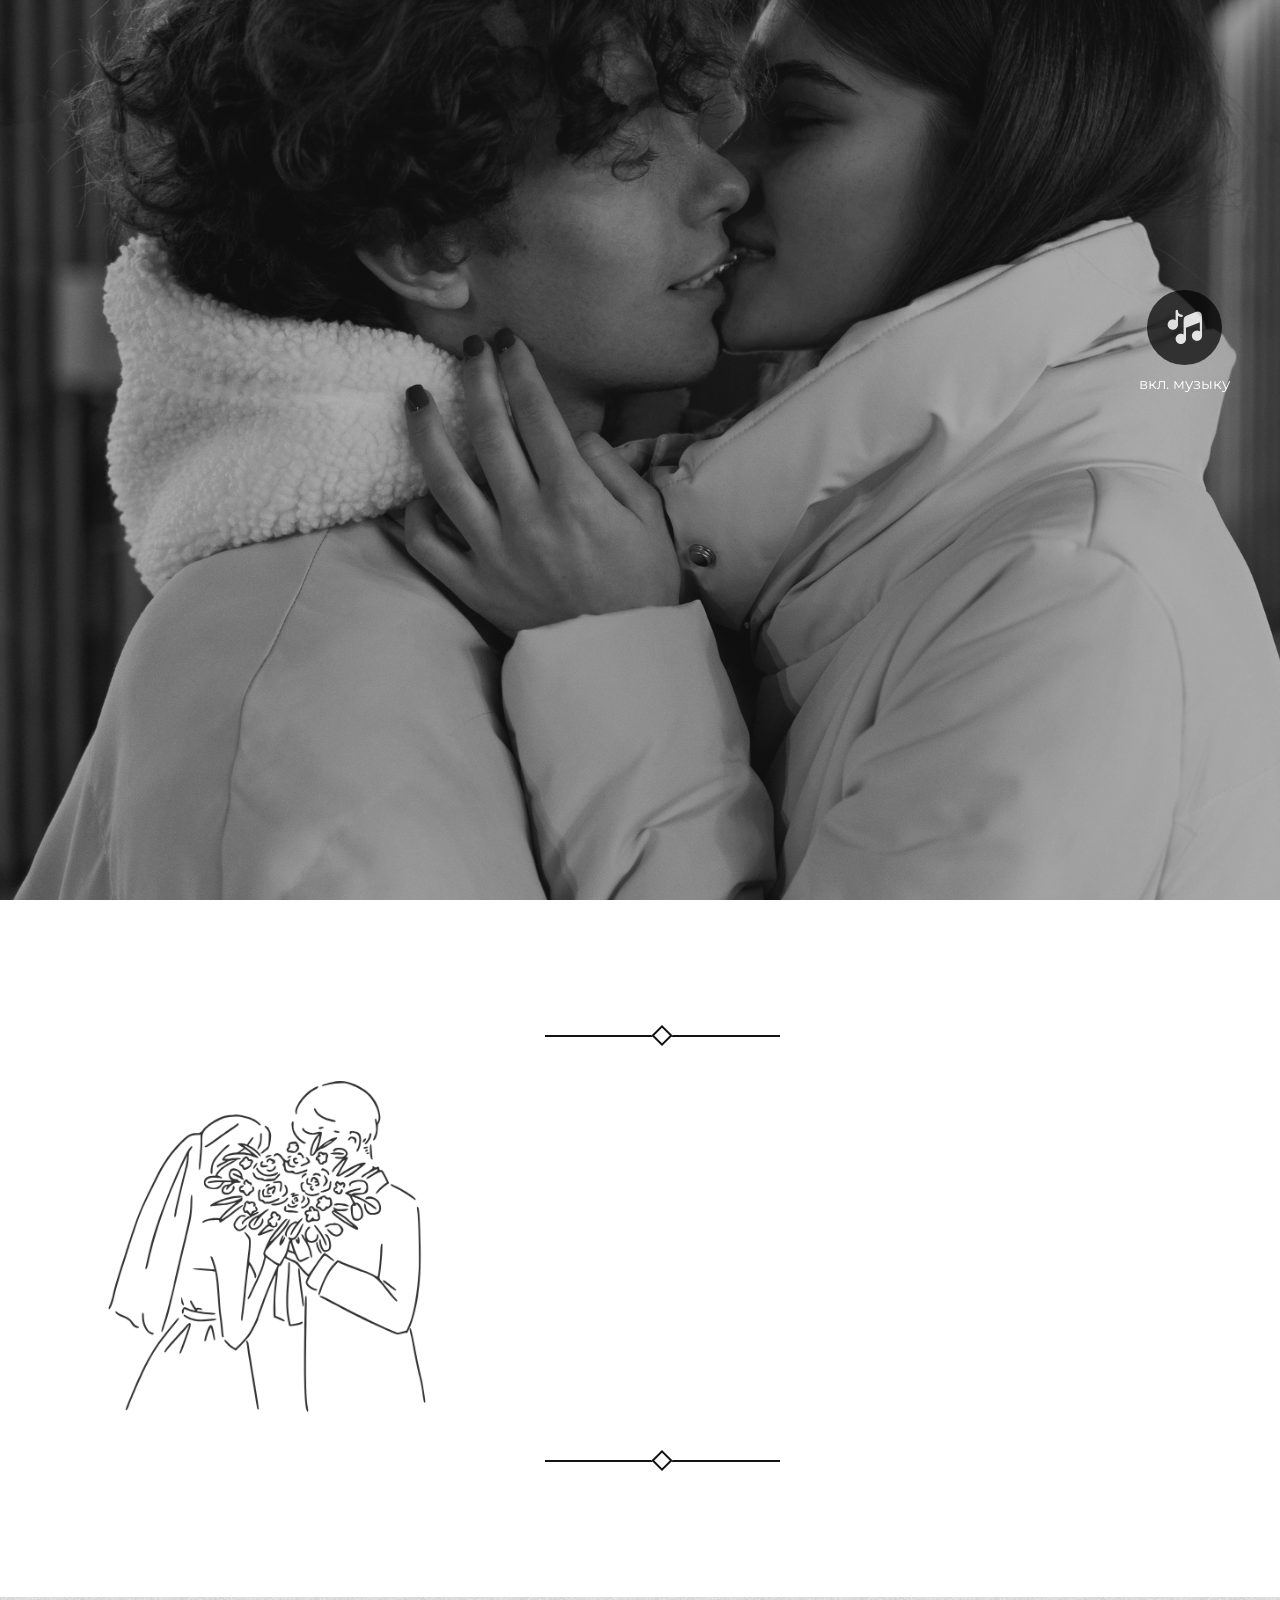
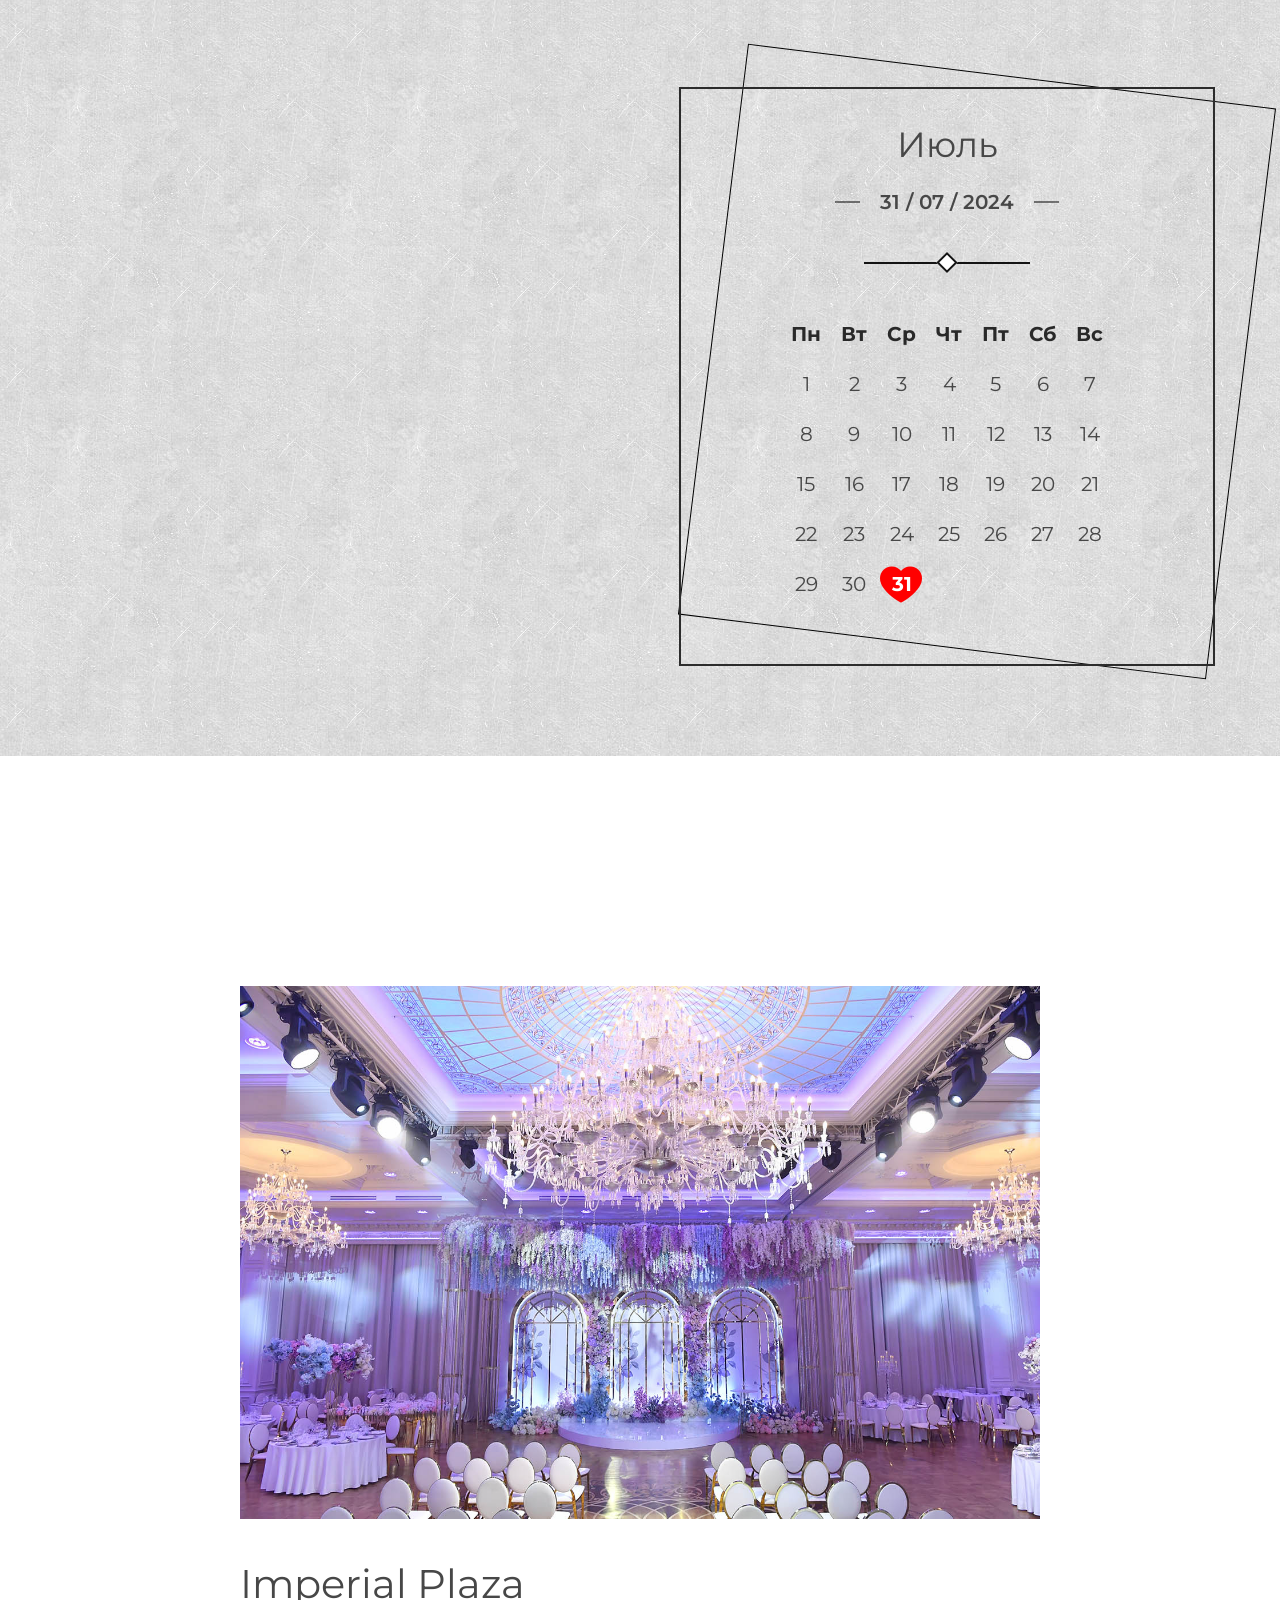
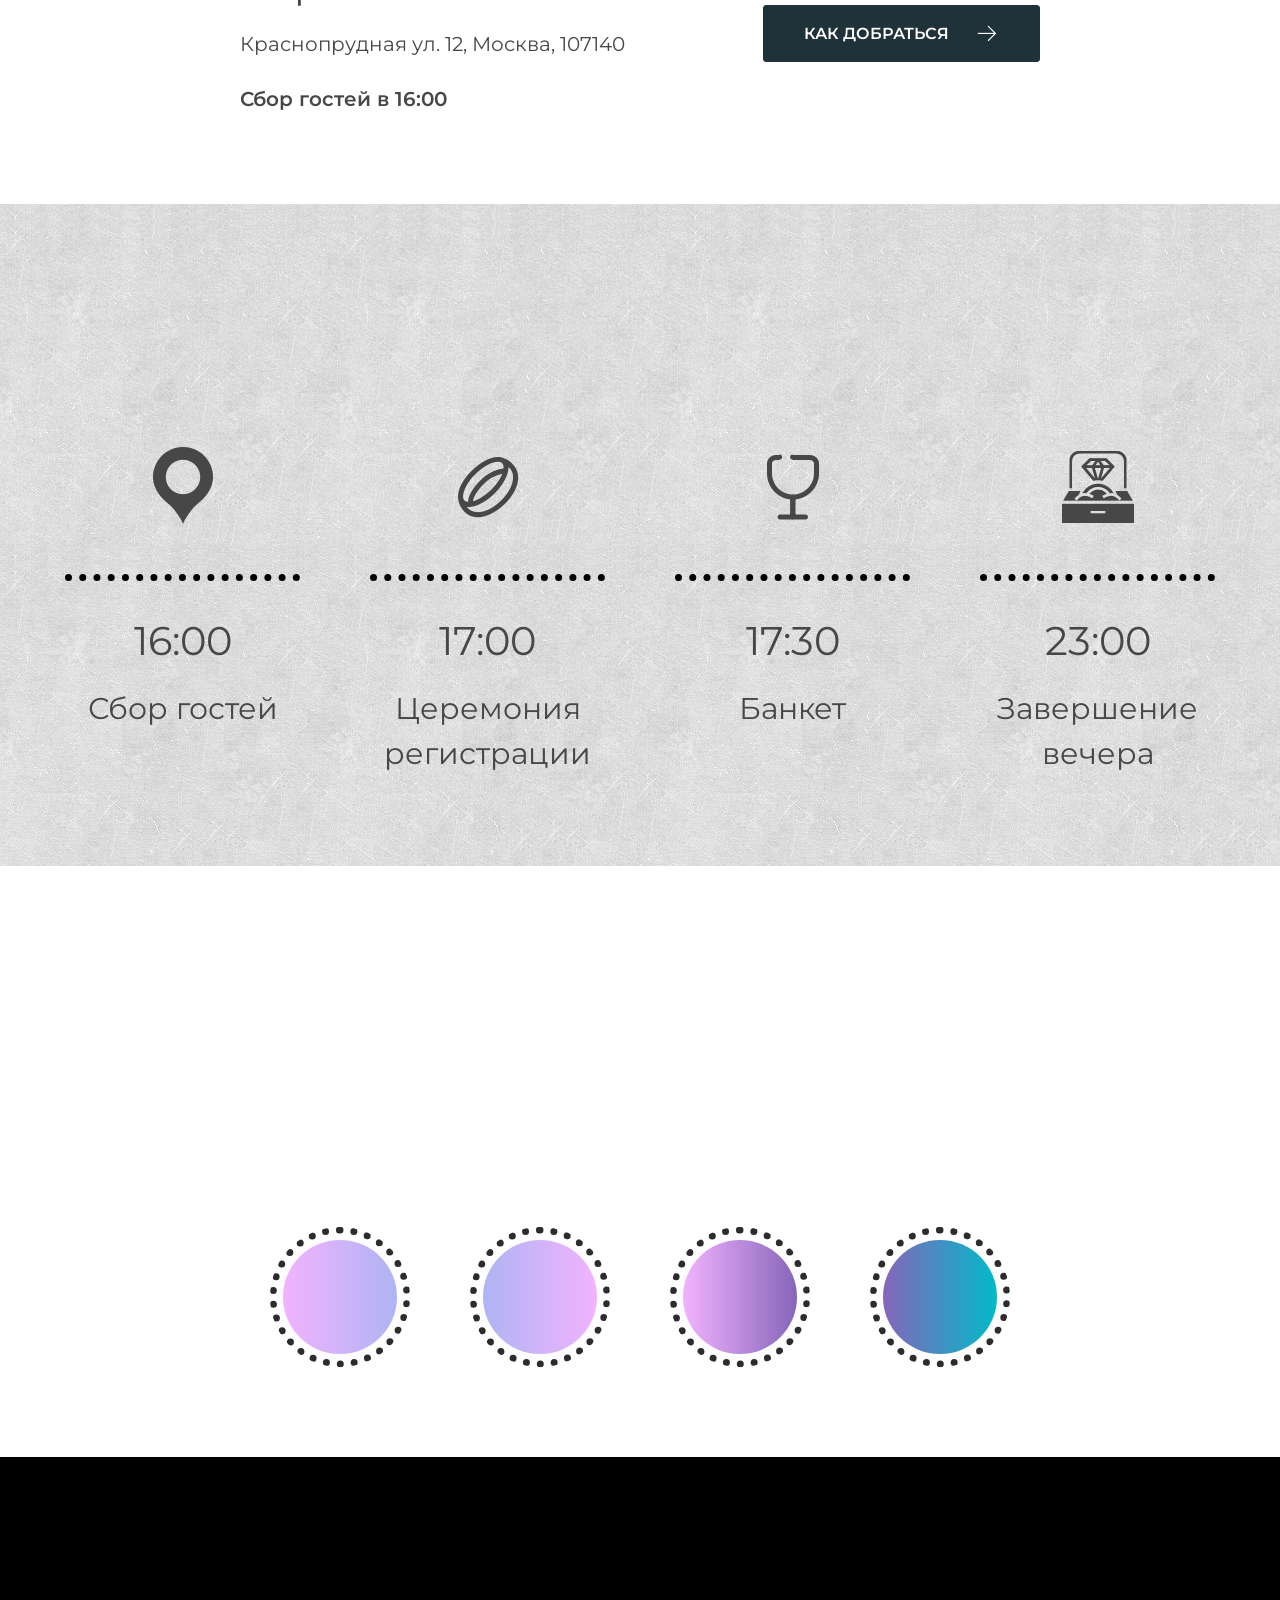
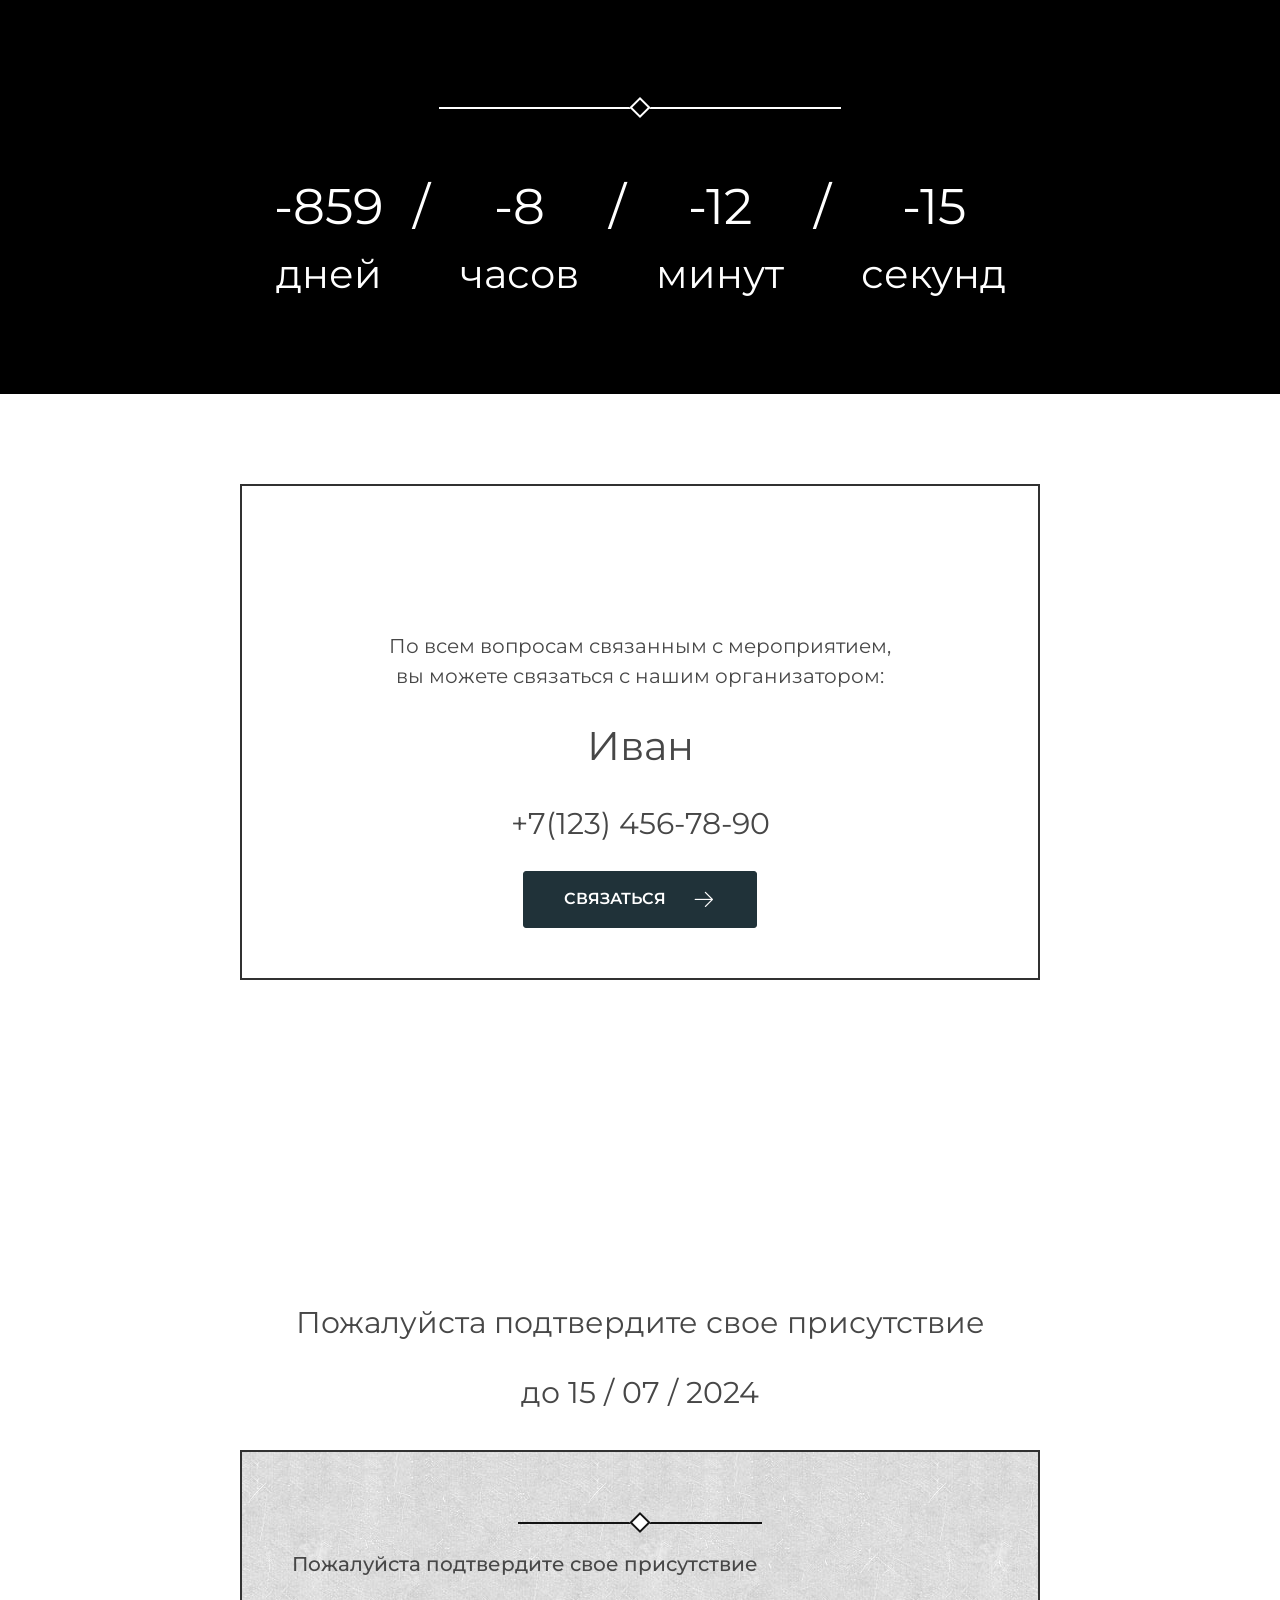
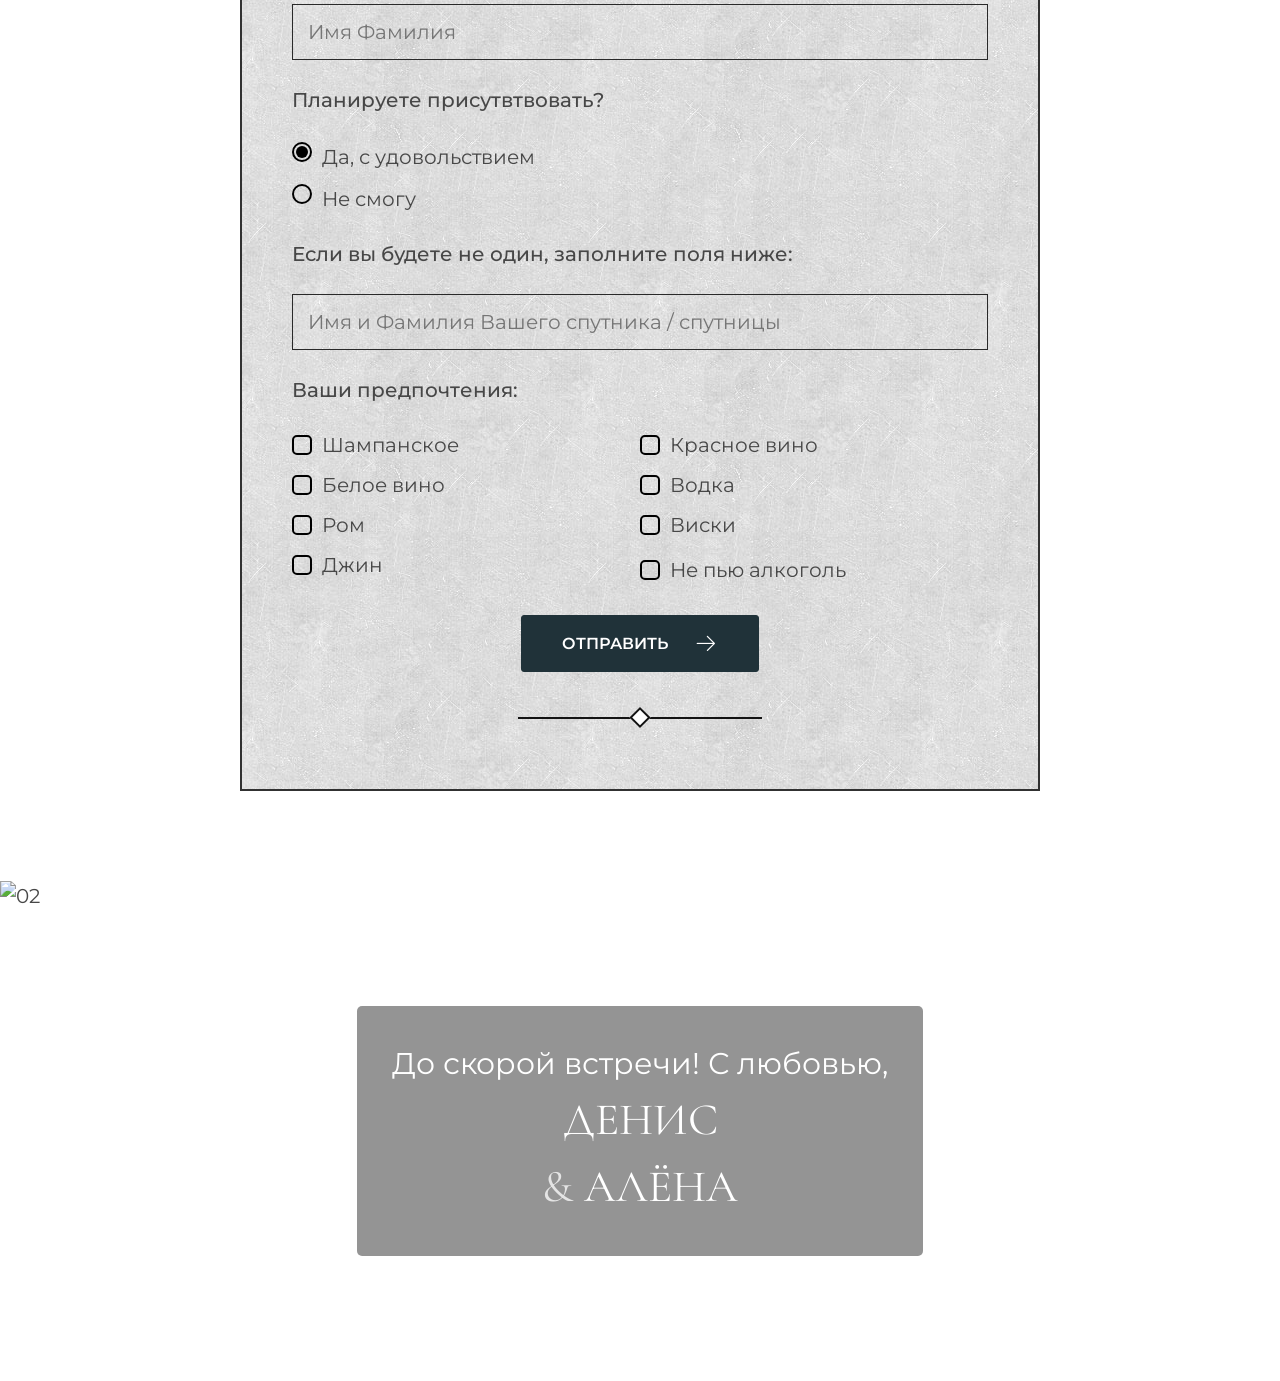
==== commit 7445c357: "Updates" ====
--- a/home.html
+++ b/home.html
@@ -4,7 +4,7 @@
     <meta charset="UTF-8">
     <meta http-equiv="X-UA-Compatible" content="IE=edge">
     <meta name="viewport" content="width=device-width, initial-scale=1.0">
-    <link rel="stylesheet" href="css/style.min.css?_v=20240716215936">
+    <link rel="stylesheet" href="css/style.min.css">
     <link rel="icon" href="/favicon.ico">
     <title>Главная</title>
 </head>
@@ -41,14 +41,14 @@
             </div>
         </div>
     </div>
-    <picture><source srcset="img/header-img-cb.webp" type="image/webp"><img src="img/header-img-cb.jpg" alt="photo"></picture>
+    <img src="img/header-img-cb.jpg" alt="photo">
 </header>
         <main class="page">
             <section class="section moment ">
                 <div class="section__container">
                     <div class="section__body">
                         <div class="section__left">
-                            <picture><source srcset="img/sections/moment.webp" type="image/webp"><img src="img/sections/moment.png" alt="moment"></picture>
+                            <img src="img/sections/moment.png" alt="moment">
                         </div>
                         <div class="section__right">
                             <div class="decor"></div>
@@ -100,7 +100,7 @@
                         </div>
                         <div class="location__body">
                             <div class="location__image">
-                                <picture><source srcset="img/sections/location-2.webp" type="image/webp"><img src="img/sections/location-2.png" alt="location"></picture>
+                                <img src="img/sections/location-2.jpg" alt="location">
                             </div>
                             <div class="location__info">
                                 <div class="location__text">
@@ -374,7 +374,7 @@
             </section>
         </main>
         <footer class="footer">
-    <picture><source srcset="img/footer/04.webp" type="image/webp"><img src="img/footer/04.jpeg" alt="02"></picture>
+    <img src="img/footer/04.jpeg" alt="02">
     <div class="footer__container">
         <div class="footer__body">
             <div class="footer__text">
@@ -386,7 +386,7 @@
         </div>
     </div>
 </footer>
-        <script src="js/app.min.js?_v=20240716215936"></script>
+        <script src="js/app.min.js"></script>
     </div>
 </body>
 
--- a/css/style.min.css
+++ b/css/style.min.css
@@ -1 +1,1319 @@
-@charset "UTF-8";@import url(https://fonts.googleapis.com/css?family=Poiret+One:regular&display=swap);@import url(https://fonts.googleapis.com/css?family=Cormorant+Infant:300,300italic,regular,italic,500,500italic,600,600italic,700,700italic&display=swap);@import url(https://fonts.googleapis.com/css?family=Montserrat:100,200,300,regular,500,600,700,800,900,100italic,200italic,300italic,italic,500italic,600italic,700italic,800italic,900italic&display=swap);@font-face{font-family:icons;font-display:swap;src:url(../fonts/icons.woff2) format("woff2"),url(../fonts/icons.woff) format("woff");font-weight:400;font-style:normal}.highlight::before,[class*=_icon-]:before{font-family:icons;font-style:normal;font-weight:400;font-variant:normal;text-transform:none;line-height:1;-webkit-font-smoothing:antialiased;-moz-osx-font-smoothing:grayscale}.icon{font-size:80px}._icon-bine-bocal:before{content:"\e900"}._icon-calendar:before{content:"\e901"}._icon-coctail-bold:before{content:"\e902"}._icon-coctail-lass:before{content:"\e903"}._icon-coctail-light:before{content:"\e904"}._icon-dress:before{content:"\e905"}._icon-file-icons_ring:before{content:"\e906"}._icon-game-icons_ring-box:before{content:"\e907"}._icon-geo:before{content:"\e908"}._icon-geo-loc:before{content:"\e909"}._icon-geoloc-2:before{content:"\e90a"}._icon-geoloc-3:before{content:"\e90b"}._icon-heart:before{content:"\e90c"}._icon-la_ring:before{content:"\e90d"}._icon-arrow-right-light:before{content:"\e90e"}._icon-photo:before{content:"\e90f"}._icon-play:before{content:"\e910"}._icon-plus-light:before{content:"\e911"}._icon-question:before{content:"\e912"}._icon-salyte:before{content:"\e913"}._icon-sound:before{content:"\e914"}*{padding:0;margin:0;border:0}*,:after,:before{-webkit-box-sizing:border-box;box-sizing:border-box}body,html{height:100%;min-width:320px}body{color:#474747;line-height:1.5;font-family:Montserrat;font-size:1.25rem;-ms-text-size-adjust:100%;-moz-text-size-adjust:100%;-webkit-text-size-adjust:100%;-webkit-font-smoothing:antialiased;-moz-osx-font-smoothing:grayscale}button,input,textarea{font-family:Montserrat;font-size:inherit}button{cursor:pointer;color:inherit;background-color:inherit}a{color:inherit}a:link,a:visited{text-decoration:none}a:hover{text-decoration:none}ul li{list-style:none}img{vertical-align:top}h1,h2,h3,h4,h5,h6{font-weight:inherit;font-size:inherit}.lock body{overflow:hidden;-ms-touch-action:none;touch-action:none}.wrapper{min-height:100%;display:-webkit-box;display:-ms-flexbox;display:flex;-webkit-box-orient:vertical;-webkit-box-direction:normal;-ms-flex-direction:column;flex-direction:column;overflow:hidden}.wrapper>main{-webkit-box-flex:1;-ms-flex:1 1 auto;flex:1 1 auto}.wrapper>*{min-width:0}[class*=__container]{max-width:71.875rem;-webkit-box-sizing:content-box;box-sizing:content-box;margin:0 auto;padding:0 .9375rem}.button{font-weight:600;font-size:16px;color:#fff;-webkit-transition:all .2s ease;transition:all .2s ease;background:#203239;padding:15px 40px;border-radius:3px;border:1px solid #203239;text-transform:uppercase}.button:focus{outline:2px solid #000;outline-offset:3px}.button:hover{opacity:.8;-webkit-box-shadow:0 0 8px 0 rgba(0,0,0,.08);box-shadow:0 0 8px 0 rgba(0,0,0,.08)}.button:active{-webkit-transform:translateY(2px);-ms-transform:translateY(2px);transform:translateY(2px)}.checkbox{position:relative}.checkbox__item{display:-webkit-box;display:-ms-flexbox;display:flex;-webkit-box-align:center;-ms-flex-align:center;align-items:center}.checkbox__item:not(:last-child){margin-bottom:10px}.checkbox__input{position:absolute;top:0;left:0;opacity:0}.checkbox__input:checked+.checkbox__label::after{-webkit-transform:scale(1);-ms-transform:scale(1);transform:scale(1)}.checkbox__label{display:-webkit-inline-box;display:-ms-inline-flexbox;display:inline-flex;-webkit-column-gap:10px;-moz-column-gap:10px;column-gap:10px;-webkit-box-align:center;-ms-flex-align:center;align-items:center;position:relative}.checkbox__label::before{content:"";-webkit-box-flex:0;-ms-flex:0 0 20px;flex:0 0 20px;height:20px;border:2px solid #000;border-radius:5px;cursor:pointer}.checkbox__label::after{content:"";cursor:pointer;position:absolute;top:9px;left:4px;width:12px;height:12px;border-radius:3px;background-color:#000;-webkit-transition:-webkit-transform .3s ease;transition:-webkit-transform .3s ease;transition:transform .3s ease;transition:transform .3s ease,-webkit-transform .3s ease;-webkit-transform:scale(0);-ms-transform:scale(0);transform:scale(0)}.checkbox__text{-webkit-box-flex:0;-ms-flex:0 0 100%;flex:0 0 100%}.radio{position:relative}.radio__item:not(:last-child){margin-bottom:10px}.radio__text{-webkit-box-flex:0;-ms-flex:0 0 100%;flex:0 0 100%}.radio__input{position:absolute;top:0;left:0;opacity:0}.radio__input:checked+.radio__label::after{-webkit-transform:scale(1);-ms-transform:scale(1);transform:scale(1)}.radio__label{display:-webkit-inline-box;display:-ms-inline-flexbox;display:inline-flex;-webkit-column-gap:10px;-moz-column-gap:10px;column-gap:10px;-webkit-box-align:center;-ms-flex-align:center;align-items:center;position:relative;cursor:pointer}.radio__label::before{content:"";cursor:pointer;-webkit-box-flex:0;-ms-flex:0 0 20px;flex:0 0 20px;-ms-flex-item-align:start;align-self:flex-start;height:20px;border:2px solid #000;border-radius:50%}.radio__label::after{content:"";cursor:pointer;position:absolute;top:4px;left:4px;width:12px;height:12px;background-color:#000;-webkit-transition:-webkit-transform .3s ease;transition:-webkit-transform .3s ease;transition:transform .3s ease;transition:transform .3s ease,-webkit-transform .3s ease;-webkit-transform:scale(0);-ms-transform:scale(0);transform:scale(0);border-radius:50%}[class*=-ibg]{position:relative}[class*=-ibg] img{position:absolute;width:100%;height:100%;top:0;left:0;-o-object-fit:cover;object-fit:cover}[class*=-ibg_contain] img{-o-object-fit:contain;object-fit:contain}.title{font-size:70px;font-family:"Cormorant Infant";font-weight:600;line-height:1}.title:not(:last-child){margin-bottom:70px}.text{color:#474747;font-size:18px;line-height:1.5}.text p:not(:last-child){margin-bottom:15px}.decor{position:relative;width:35%;height:2px;margin:20px 0;background-color:#131313}.decor::before{content:"";position:absolute;top:-7px;left:50%;-webkit-transform:translateX(-50%) rotate(45deg);-ms-transform:translateX(-50%) rotate(45deg);transform:translateX(-50%) rotate(45deg);width:15px;height:15px;border:2px solid #131313;background-color:#fff}.black-bg{background-color:#000;color:#fff}.black-bg .section__center{display:-webkit-box;display:-ms-flexbox;display:flex;-webkit-box-orient:vertical;-webkit-box-direction:normal;-ms-flex-direction:column;flex-direction:column}.black-bg .decor{background-color:#fff;-ms-flex-item-align:center;-ms-grid-row-align:center;align-self:center;margin-bottom:60px}.black-bg .decor::before{background-color:#000;border:2px solid #fff}.no-webp .bg-img{background:url(/img/wait/bg.png) 0 0 repeat}.bg-img{position:relative;z-index:2}.name{display:-webkit-box;display:-ms-flexbox;display:flex;-webkit-box-orient:vertical;-webkit-box-direction:normal;-ms-flex-direction:column;flex-direction:column;font-family:"Cormorant Infant";font-size:120px;text-shadow:4px 4px 8px 0 rgba(34,60,80,.2)}.name__one{-webkit-transition:all .8s ease .4s;transition:all .8s ease .4s;-webkit-transform:translateY(100%);-ms-transform:translateY(100%);transform:translateY(100%);opacity:0;line-height:.8}._animation-start .name__one{-webkit-transform:translate(0,0);-ms-transform:translate(0,0);transform:translate(0,0);opacity:1}.name__two{-webkit-transition:all .8s ease;transition:all .8s ease;-webkit-transform:translateY(100%);-ms-transform:translateY(100%);transform:translateY(100%);opacity:0}._animation-start .name__two{-webkit-transform:translate(0,0);-ms-transform:translate(0,0);transform:translate(0,0);opacity:1}._anim-items._animation-start{-webkit-transform:translate(0,0);-ms-transform:translate(0,0);transform:translate(0,0);opacity:1}.header{position:relative;width:100%;height:100vh;text-transform:uppercase;padding:50px 0;overflow:hidden}.header::after{content:"";position:absolute;top:0;left:0;width:100%;height:100%;background-color:rgba(48,48,48,.3098039216);z-index:2}.header img{position:absolute;top:0;left:0;width:120%;height:100%;-o-object-fit:cover;object-fit:cover;-webkit-animation:scale 20s infinite ease-in-out;animation:scale 20s infinite ease-in-out}.header__container{position:relative;z-index:3;height:100%}.header__body{color:#fff;display:-webkit-box;display:-ms-flexbox;display:flex;-webkit-box-orient:vertical;-webkit-box-direction:normal;-ms-flex-direction:column;flex-direction:column;-webkit-box-pack:justify;-ms-flex-pack:justify;justify-content:space-between;height:100%;line-height:1.2}.header__top{font-size:35px;text-align:center;font-family:"Cormorant Infant";-webkit-transition:all .8s ease;transition:all .8s ease;-webkit-transform:translateY(-120%);-ms-transform:translateY(-120%);transform:translateY(-120%);opacity:0}._animation-start .header__top{-webkit-transform:translate(0,0);-ms-transform:translate(0,0);transform:translate(0,0);opacity:1}.header__date{font-size:35px;font-weight:300;-webkit-transition:all .8s ease;transition:all .8s ease;-webkit-transform:translateY(120%);-ms-transform:translateY(120%);transform:translateY(120%);opacity:0}._animation-start .header__date{-webkit-transform:translate(0,0);-ms-transform:translate(0,0);transform:translate(0,0);opacity:1}.audio{position:absolute;top:30%;right:0;text-transform:none;display:-webkit-box;display:-ms-flexbox;display:flex;-webkit-box-orient:vertical;-webkit-box-direction:normal;-ms-flex-direction:column;flex-direction:column;-webkit-box-align:center;-ms-flex-align:center;align-items:center}.audio__button{width:75px;height:75px;background-color:#000;border-radius:50%;opacity:.7;-webkit-transition:all .3s ease;transition:all .3s ease;-webkit-transform:scale(1);-ms-transform:scale(1);transform:scale(1)}.audio__button:not(:last-child){margin-bottom:10px}.audio__button span::before{font-size:35px}.audio__text{font-size:15px}@-webkit-keyframes scale{from{-webkit-transform:scale(1);transform:scale(1)}50%{-webkit-transform:scale(1.3);transform:scale(1.3)}to{-webkit-transform:scale(1);transform:scale(1)}}@keyframes scale{from{-webkit-transform:scale(1);transform:scale(1)}50%{-webkit-transform:scale(1.3);transform:scale(1.3)}to{-webkit-transform:scale(1);transform:scale(1)}}.footer{position:relative;height:500px}.footer img{position:absolute;top:0;left:0;width:100%;height:100%;-o-object-fit:cover;object-fit:cover}.footer__container{display:-webkit-box;display:-ms-flexbox;display:flex;height:100%;-webkit-box-orient:vertical;-webkit-box-direction:normal;-ms-flex-direction:column;flex-direction:column;-webkit-box-align:center;-ms-flex-align:center;align-items:center;-webkit-box-pack:center;-ms-flex-pack:center;justify-content:center}.footer__body{max-width:800px;position:relative;padding:35px;font-size:30px;text-align:center;color:#fff;background-color:rgba(0,0,0,.4196078431);border-radius:5px}.footer__names{font-family:"Cormorant Infant";text-transform:uppercase;font-size:45px}.footer__names span{color:#e4e4e4}.section{padding:90px 0}.section__body{display:-webkit-box;display:-ms-flexbox;display:flex;-webkit-box-align:center;-ms-flex-align:center;align-items:center;gap:40px}.section__left{-webkit-box-flex:0;-ms-flex:0 0 calc(40% - 20px);flex:0 0 calc(40% - 20px)}.moment .section__left img{width:100%}.section__right{-webkit-box-flex:0;-ms-flex:0 0 calc(60% - 20px);flex:0 0 calc(60% - 20px)}.section__right .decor{margin:45px 0}.section__center .title{text-align:center}.section__title{-webkit-transition:all .8s ease;transition:all .8s ease;-webkit-transform:translateY(120%);-ms-transform:translateY(120%);transform:translateY(120%);opacity:0}._animation-start .section__title{-webkit-transform:translate(0,0);-ms-transform:translate(0,0);transform:translate(0,0);opacity:1}.section__text{-webkit-transition:all .8s ease;transition:all .8s ease;-webkit-transform:translateY(120%);-ms-transform:translateY(120%);transform:translateY(120%);opacity:0}._animation-start .section__text{-webkit-transform:translate(0,0);-ms-transform:translate(0,0);transform:translate(0,0);opacity:1}table{border-collapse:collapse;width:100%}td,th{padding:10px;text-align:center}th{color:#292929}.highlight{position:relative;color:#fff;font-weight:700}.highlight::before{position:absolute;top:0;left:0;font-size:48px;content:"\e90c";color:red;z-index:-1}.date{display:-webkit-box;display:-ms-flexbox;display:flex;-webkit-box-pack:end;-ms-flex-pack:end;justify-content:flex-end}.date__body{width:80%;position:relative;border:2px solid #2c2c2c;padding:30px;display:-webkit-box;display:-ms-flexbox;display:flex;-webkit-box-orient:vertical;-webkit-box-direction:normal;-ms-flex-direction:column;flex-direction:column;-webkit-box-align:center;-ms-flex-align:center;align-items:center;background-color:inherit}.date__body::after{content:"";position:absolute;border:1px solid #000;width:100%;height:100%;top:-15px;right:-30px;z-index:-1;-webkit-transform:rotate(7deg);-ms-transform:rotate(7deg);transform:rotate(7deg)}.date__calendar{margin-bottom:25px}.date__title{font-size:35px}.date__title:not(:last-child){margin-bottom:15px}.date__marry-date{position:relative;font-weight:600}.date__marry-date::after,.date__marry-date::before{content:"";position:absolute;top:50%;-webkit-transform:translateY(-50%);-ms-transform:translateY(-50%);transform:translateY(-50%);width:25px;background-color:#000;height:1px}.date__marry-date::before{left:-45px}.date__marry-date::after{right:-45px}.location .section__container{max-width:800px}.location .section__title{text-align:center}.location__body{display:-webkit-box;display:-ms-flexbox;display:flex;-webkit-box-orient:vertical;-webkit-box-direction:normal;-ms-flex-direction:column;flex-direction:column}.location__image{-ms-flex-item-align:center;-ms-grid-row-align:center;align-self:center;text-align:center}.location__image img{max-width:100%}.location__image:not(:last-child){margin-bottom:35px}.location__info{display:-webkit-box;display:-ms-flexbox;display:flex;-webkit-box-pack:justify;-ms-flex-pack:justify;justify-content:space-between;-webkit-box-align:center;-ms-flex-align:center;align-items:center}.location__title{font-size:40px}.location__title:not(:last-child){margin-bottom:15px}.location__sub-title:not(:last-child){margin-bottom:25px}.location__time{font-weight:600}.location__button{display:-webkit-box;display:-ms-flexbox;display:flex;-webkit-box-orient:horizontal;-webkit-box-direction:reverse;-ms-flex-direction:row-reverse;flex-direction:row-reverse;-webkit-box-align:center;-ms-flex-align:center;align-items:center}.location__button::before{font-size:25px;margin-left:25px}.timming__items{display:-webkit-box;display:-ms-flexbox;display:flex;margin:0 -35px;-ms-flex-wrap:wrap;flex-wrap:wrap}.timming__item{-webkit-box-flex:0;-ms-flex:0 0 25%;flex:0 0 25%;padding:0 35px;display:-webkit-box;display:-ms-flexbox;display:flex;-webkit-box-orient:vertical;-webkit-box-direction:normal;-ms-flex-direction:column;flex-direction:column;-webkit-box-align:center;-ms-flex-align:center;align-items:center}.timming__image{margin-bottom:20px}.timming__text{width:100%;padding-top:30px;text-align:center;border-top:7px dotted #000}.timming__label{font-size:40px}.timming__label:not(:last-child){margin-bottom:15px}.timming__value{font-size:30px}.dress-code__text{text-align:center}.dress-code__text:not(:last-child){margin-bottom:50px}.dress-code__items{display:-webkit-box;display:-ms-flexbox;display:flex;-webkit-box-pack:center;-ms-flex-pack:center;justify-content:center}.dress-code__item{position:relative;background-color:#fdfdfd;width:140px;height:140px;border-radius:50%;border:7px dotted #2c2c2c}.dress-code__item::before{content:"";position:absolute;top:50%;-webkit-transform:translateX(-50%) translateY(-50%);-ms-transform:translateX(-50%) translateY(-50%);transform:translateX(-50%) translateY(-50%);left:50%;padding:57px;border-radius:50%}.dress-code__item:nth-child(1)::before{background:-webkit-gradient(linear,left top,right top,from(#f2b3ff),to(#afb4f3));background:linear-gradient(90deg,#f2b3ff,#afb4f3)}.dress-code__item:nth-child(2)::before{background:-webkit-gradient(linear,left top,right top,from(#afb4f3),to(#f2b3ff));background:linear-gradient(90deg,#afb4f3,#f2b3ff)}.dress-code__item:nth-child(3)::before{background:-webkit-gradient(linear,left top,right top,from(#f2b3ff),to(#8665ba));background:linear-gradient(90deg,#f2b3ff,#8665ba)}.dress-code__item:nth-child(4)::before{background:-webkit-gradient(linear,left top,right top,from(#8665ba),to(#00bbc9));background:linear-gradient(90deg,#8665ba,#00bbc9)}.dress-code__item:not(:last-child){margin-right:60px}.timer__items{display:-webkit-box;display:-ms-flexbox;display:flex;-webkit-box-pack:center;-ms-flex-pack:center;justify-content:center;font-size:50px}.timer__item{display:-webkit-box;display:-ms-flexbox;display:flex;-webkit-box-orient:vertical;-webkit-box-direction:normal;-ms-flex-direction:column;flex-direction:column;text-align:center}.timer__item:not(:last-child){margin-right:30px}.timer__label{font-size:.8em}.contacts .section__container{max-width:800px}.contacts__body{border:2px solid #313131;padding:50px;text-align:center;display:-webkit-box;display:-ms-flexbox;display:flex;-webkit-box-orient:vertical;-webkit-box-direction:normal;-ms-flex-direction:column;flex-direction:column}.contacts__body>:not(:last-child){margin-bottom:25px}.contacts__text{font-size:20px}.contacts__name{font-size:40px}.contacts__phone{font-size:30px}.contacts__button{-ms-flex-item-align:center;-ms-grid-row-align:center;align-self:center;display:-webkit-box;display:-ms-flexbox;display:flex;-webkit-box-orient:horizontal;-webkit-box-direction:reverse;-ms-flex-direction:row-reverse;flex-direction:row-reverse;-webkit-box-align:center;-ms-flex-align:center;align-items:center}.contacts__button::before{font-size:25px;margin-left:25px}.guest-form .section__container{max-width:800px}.guest-form__body{width:100%}.guest-form__header{text-align:center;margin-bottom:35px}.guest-form__sub-title{font-size:30px}.guest-form__sub-title:not(:last-child){margin-bottom:25px}.guest-form__deadline{font-size:30px}.no-webp .form-registration{background:url(/img/wait/bg.png) 0 0 repeat}.form-registration{position:relative;z-index:2;border:2px solid #313131;padding:50px;display:-webkit-box;display:-ms-flexbox;display:flex;-webkit-box-orient:vertical;-webkit-box-direction:normal;-ms-flex-direction:column;flex-direction:column;-webkit-box-pack:center;-ms-flex-pack:center;justify-content:center}.form-registration .decor{-ms-flex-item-align:center;-ms-grid-row-align:center;align-self:center}.form-registration>:not(:last-child){margin-bottom:25px}.form-registration__text{font-weight:500;font-size:20px}.form-registration__line{width:100%}.form-registration__input{width:100%;padding:15px;background-color:inherit;border:1px solid #292929}.form-registration__checkbox{display:-ms-grid;display:grid;-ms-grid-columns:1fr 1fr;grid-template-columns:1fr 1fr;-ms-grid-rows:1fr 1fr;grid-template-rows:1fr 1fr}.form-registration__button{-ms-flex-item-align:center;-ms-grid-row-align:center;align-self:center;display:-webkit-box;display:-ms-flexbox;display:flex;-webkit-box-orient:horizontal;-webkit-box-direction:reverse;-ms-flex-direction:row-reverse;flex-direction:row-reverse;-webkit-box-align:center;-ms-flex-align:center;align-items:center}.form-registration__button::before{font-size:25px;margin-left:25px}@media (max-width:1145.98px){.icon{font-size:65px}}@media (max-width:73.75em){.title{font-size:50px}.title:not(:last-child){margin-bottom:40px}.timming__label{font-size:30px}.timming__value{font-size:25px}.timer__items{font-size:40px}}@media (max-width:61.99875em){.name{font-size:90px}.name{text-align:center}.header__top{font-size:27px}.header__date{text-align:center;font-size:28px}.audio{left:50%;-webkit-transform:translateX(-50%);-ms-transform:translateX(-50%);transform:translateX(-50%)}.footer__body{padding:25px 15px}.section__body{gap:10px}.section__left{-webkit-box-flex:0;-ms-flex:0 0 calc(40% - 5px);flex:0 0 calc(40% - 5px)}.section__right{-webkit-box-flex:0;-ms-flex:0 0 calc(60% - 5px);flex:0 0 calc(60% - 5px)}.highlight::before{top:-1px;font-size:42px}.date{-webkit-box-pack:center;-ms-flex-pack:center;justify-content:center}.date__body{font-size:15px}.date__body::after{display:none}.location__title{font-size:35px}.timming__item{-webkit-box-flex:0;-ms-flex:0 0 50%;flex:0 0 50%;margin-top:50px}.dress-code__item:nth-child(2){-webkit-transform:translateY(20%);-ms-transform:translateY(20%);transform:translateY(20%)}.dress-code__item:nth-child(3){-webkit-transform:translateY(20%);-ms-transform:translateY(20%);transform:translateY(20%)}.dress-code__item:not(:last-child){margin-right:35px}.timer__items{font-size:33px}}@media (max-width:47.99875em){.name{font-size:60px}.header__top{font-size:20px}.section__body{-webkit-box-orient:vertical;-webkit-box-direction:normal;-ms-flex-direction:column;flex-direction:column;text-align:center;gap:40px}.section__right .decor{margin:0 auto;margin-top:35px;margin-bottom:35px}.date__body{width:100%}.location__info{-webkit-box-align:start;-ms-flex-align:start;align-items:flex-start;-webkit-box-orient:vertical;-webkit-box-direction:normal;-ms-flex-direction:column;flex-direction:column}.location__text:not(:last-child){margin-bottom:35px}.timming__items{-webkit-box-pack:center;-ms-flex-pack:center;justify-content:center}.timming__item{-webkit-box-flex:0;-ms-flex:0 0 60%;flex:0 0 60%}.timming__item{padding-bottom:35px;margin-top:10px}.timming__item:not(:last-child){margin-bottom:35px;border-bottom:7px dotted #000}.timming__text{border:0;padding-top:0}.timming__label{font-size:45px}.dress-code__items{display:-ms-grid;display:grid;-ms-grid-columns:1fr 1fr;grid-template-columns:1fr 1fr;gap:40px;justify-items:center}.dress-code__item:nth-child(2){-webkit-transform:translate(0);-ms-transform:translate(0);transform:translate(0)}.dress-code__item:nth-child(3){-webkit-transform:translate(0);-ms-transform:translate(0);transform:translate(0)}.dress-code__item:not(:last-child){margin-right:0}.timer__items{font-size:28px}.timer__item:not(:last-child){margin-right:15px}.contacts__body{padding:50px 30px}.guest-form__sub-title{font-size:22px}.guest-form__deadline{font-size:22px}.form-registration{padding:20px}}@media (max-width:29.99875em){td,th{padding:7px}.highlight::before{top:-3px;left:-3px}.date__body{padding:5px 15px}.dress-code__item{width:100px;height:100px;border:4px dotted #2c2c2c}.dress-code__item::before{padding:45px}.timer__items{font-size:22px}.timer__item:not(:last-child){margin-right:7px}.form-registration__checkbox{-ms-grid-columns:1fr;grid-template-columns:1fr}}@media (any-hover:hover){.audio__button:hover{-webkit-transform:scale(1.05);-ms-transform:scale(1.05);transform:scale(1.05)}}.webp .bg-img{background:url(/img/wait/bg.webp) 0 0 repeat}.webp .form-registration{background:url(/img/wait/bg.webp) 0 0 repeat}+@charset "UTF-8";
+@import url(https://fonts.googleapis.com/css?family=Poiret+One:regular&display=swap);
+@import url(https://fonts.googleapis.com/css?family=Cormorant+Infant:300,300italic,regular,italic,500,500italic,600,600italic,700,700italic&display=swap);
+@import url(https://fonts.googleapis.com/css?family=Montserrat:100,200,300,regular,500,600,700,800,900,100italic,200italic,300italic,italic,500italic,600italic,700italic,800italic,900italic&display=swap);
+@font-face {
+  font-family: icons;
+  font-display: swap;
+  src: url("../fonts/icons.woff2") format("woff2"), url("../fonts/icons.woff") format("woff");
+  font-weight: 400;
+  font-style: normal;
+}
+.highlight::before, [class*=_icon-]:before {
+  font-family: "icons";
+  font-style: normal;
+  font-weight: normal;
+  font-variant: normal;
+  text-transform: none;
+  line-height: 1;
+  -webkit-font-smoothing: antialiased;
+  -moz-osx-font-smoothing: grayscale;
+}
+
+.icon {
+  font-size: 80px;
+}
+@media (max-width: 1145.98px) {
+  .icon {
+    font-size: 65px;
+  }
+}
+
+._icon-bine-bocal:before {
+  content: "\e900";
+}
+
+._icon-calendar:before {
+  content: "\e901";
+}
+
+._icon-coctail-bold:before {
+  content: "\e902";
+}
+
+._icon-coctail-lass:before {
+  content: "\e903";
+}
+
+._icon-coctail-light:before {
+  content: "\e904";
+}
+
+._icon-dress:before {
+  content: "\e905";
+}
+
+._icon-file-icons_ring:before {
+  content: "\e906";
+}
+
+._icon-game-icons_ring-box:before {
+  content: "\e907";
+}
+
+._icon-geo:before {
+  content: "\e908";
+}
+
+._icon-geo-loc:before {
+  content: "\e909";
+}
+
+._icon-geoloc-2:before {
+  content: "\e90a";
+}
+
+._icon-geoloc-3:before {
+  content: "\e90b";
+}
+
+._icon-heart:before {
+  content: "\e90c";
+}
+
+._icon-la_ring:before {
+  content: "\e90d";
+}
+
+._icon-arrow-right-light:before {
+  content: "\e90e";
+}
+
+._icon-photo:before {
+  content: "\e90f";
+}
+
+._icon-play:before {
+  content: "\e910";
+}
+
+._icon-plus-light:before {
+  content: "\e911";
+}
+
+._icon-question:before {
+  content: "\e912";
+}
+
+._icon-salyte:before {
+  content: "\e913";
+}
+
+._icon-sound:before {
+  content: "\e914";
+}
+
+* {
+  padding: 0px;
+  margin: 0px;
+  border: 0px;
+}
+
+*,
+*:before,
+*:after {
+  box-sizing: border-box;
+}
+
+html,
+body {
+  height: 100%;
+  min-width: 320px;
+}
+
+body {
+  color: #474747;
+  line-height: 1.5;
+  font-family: "Montserrat";
+  font-size: 1.25rem;
+  -ms-text-size-adjust: 100%;
+  -moz-text-size-adjust: 100%;
+  -webkit-text-size-adjust: 100%;
+  -webkit-font-smoothing: antialiased;
+  -moz-osx-font-smoothing: grayscale;
+}
+
+input,
+button,
+textarea {
+  font-family: "Montserrat";
+  font-size: inherit;
+}
+
+/* троиточие для длинных placeholder
+input[placeholder] {
+    text-overflow: ellipsis;
+}
+*/
+button {
+  cursor: pointer;
+  color: inherit;
+  background-color: inherit;
+}
+
+a {
+  color: inherit;
+}
+
+a:link,
+a:visited {
+  text-decoration: none;
+}
+
+a:hover {
+  text-decoration: none;
+}
+
+ul li {
+  list-style: none;
+}
+
+img {
+  vertical-align: top;
+}
+
+h1,
+h2,
+h3,
+h4,
+h5,
+h6 {
+  font-weight: inherit;
+  font-size: inherit;
+}
+
+.lock body {
+  overflow: hidden;
+  touch-action: none;
+}
+.wrapper {
+  min-height: 100%;
+  display: flex;
+  flex-direction: column;
+  overflow: hidden;
+}
+.wrapper > main {
+  flex: 1 1 auto;
+}
+.wrapper > * {
+  min-width: 0;
+}
+
+/*
+(i) Стили будут применяться ко 
+всем классам содержащим *__container
+Например header__container, main__container и т.д.
+Снипет (HTML): cnt
+*/
+[class*=__container] {
+  max-width: 71.875rem;
+  box-sizing: content-box;
+  margin: 0 auto;
+  padding: 0 0.9375rem;
+}
+
+.button {
+  font-weight: 600;
+  font-size: 16px;
+  color: #fff;
+  transition: all 0.2s ease;
+  background: #203239;
+  padding: 15px 40px;
+  border-radius: 3px;
+  border: 1px solid #203239;
+  text-transform: uppercase;
+  /*срабатывает при клике пили переходе на tab */
+  /*удерживает кнопку мыши на элементе*/
+}
+.button:focus {
+  outline: 2px solid #000;
+  outline-offset: 3px;
+}
+.button:hover {
+  opacity: 0.8;
+  box-shadow: 0px 0px 8px 0px rgba(0, 0, 0, 0.08);
+}
+.button:active {
+  transform: translateY(2px);
+}
+
+.checkbox {
+  position: relative;
+}
+.checkbox__item {
+  display: flex;
+  align-items: center;
+}
+.checkbox__item:not(:last-child) {
+  margin-bottom: 10px;
+}
+.checkbox__input {
+  position: absolute;
+  top: 0;
+  left: 0;
+  opacity: 0;
+}
+.checkbox__input:checked + .checkbox__label::after {
+  transform: scale(1);
+}
+.checkbox__label {
+  display: inline-flex;
+  column-gap: 10px;
+  align-items: center;
+  position: relative;
+}
+.checkbox__label::before {
+  content: "";
+  flex: 0 0 20px;
+  height: 20px;
+  border: 2px solid #000;
+  border-radius: 5px;
+  cursor: pointer;
+}
+.checkbox__label::after {
+  content: "";
+  cursor: pointer;
+  position: absolute;
+  top: 9px;
+  left: 4px;
+  width: 12px;
+  height: 12px;
+  border-radius: 3px;
+  background-color: #000;
+  transition: transform 0.3s ease;
+  transform: scale(0);
+}
+.checkbox__text {
+  flex: 0 0 100%;
+}
+
+.radio {
+  position: relative;
+}
+.radio__item:not(:last-child) {
+  margin-bottom: 10px;
+}
+.radio__text {
+  flex: 0 0 100%;
+}
+.radio__input {
+  position: absolute;
+  top: 0;
+  left: 0;
+  opacity: 0;
+}
+.radio__input:checked + .radio__label::after {
+  transform: scale(1);
+}
+.radio__label {
+  display: inline-flex;
+  column-gap: 10px;
+  align-items: center;
+  position: relative;
+  cursor: pointer;
+}
+.radio__label::before {
+  content: "";
+  cursor: pointer;
+  flex: 0 0 20px;
+  align-self: flex-start;
+  height: 20px;
+  border: 2px solid #000;
+  border-radius: 50%;
+}
+.radio__label::after {
+  content: "";
+  cursor: pointer;
+  position: absolute;
+  top: 4px;
+  left: 4px;
+  width: 12px;
+  height: 12px;
+  background-color: #000;
+  transition: transform 0.3s ease;
+  transform: scale(0);
+  border-radius: 50%;
+}
+
+[class*=-ibg] {
+  position: relative;
+}
+[class*=-ibg] img {
+  position: absolute;
+  width: 100%;
+  height: 100%;
+  top: 0;
+  left: 0;
+  object-fit: cover;
+}
+
+[class*=-ibg_contain] img {
+  object-fit: contain;
+}
+
+.title {
+  font-size: 70px;
+  font-family: "Cormorant Infant";
+  font-weight: 600;
+  line-height: 1;
+}
+.title:not(:last-child) {
+  margin-bottom: 70px;
+}
+@media (max-width: 73.75em) {
+  .title {
+    font-size: 50px;
+  }
+  .title:not(:last-child) {
+    margin-bottom: 40px;
+  }
+}
+
+.text {
+  color: #474747;
+  font-size: 18px;
+  line-height: 1.5;
+}
+.text p:not(:last-child) {
+  margin-bottom: 15px;
+}
+
+.decor {
+  position: relative;
+  width: 35%;
+  height: 2px;
+  margin: 20px 0;
+  background-color: rgb(19, 19, 19);
+}
+.decor::before {
+  content: "";
+  position: absolute;
+  top: -7px;
+  left: 50%;
+  transform: translateX(-50%) rotate(45deg);
+  width: 15px;
+  height: 15px;
+  border: 2px solid rgb(19, 19, 19);
+  background-color: #fff;
+}
+
+.black-bg {
+  background-color: #000;
+  color: #fff;
+}
+.black-bg .section__center {
+  display: flex;
+  flex-direction: column;
+}
+.black-bg .decor {
+  background-color: #fff;
+  align-self: center;
+  margin-bottom: 60px;
+}
+.black-bg .decor::before {
+  background-color: #000;
+  border: 2px solid #fff;
+}
+
+.bg-img {
+  position: relative;
+  z-index: 2;
+  background: url("/img/wait/bg.png") 0 0 repeat;
+}
+
+.name {
+  display: flex;
+  flex-direction: column;
+  font-family: "Cormorant Infant";
+  font-size: 120px;
+  text-shadow: 4px 4px 8px 0px rgba(34, 60, 80, 0.2);
+}
+@media (max-width: 61.99875em) {
+  .name {
+    font-size: 90px;
+  }
+}
+@media (max-width: 47.99875em) {
+  .name {
+    font-size: 60px;
+  }
+}
+@media (max-width: 61.99875em) {
+  .name {
+    text-align: center;
+  }
+}
+.name__one {
+  transition: all 0.8s ease 0.4s;
+  transform: translateY(100%);
+  opacity: 0;
+  line-height: 0.8;
+}
+._animation-start .name__one {
+  transform: translate(0, 0);
+  opacity: 1;
+}
+.name__two {
+  transition: all 0.8s ease;
+  transform: translateY(100%);
+  opacity: 0;
+}
+._animation-start .name__two {
+  transform: translate(0, 0);
+  opacity: 1;
+}
+
+._anim-items._animation-start {
+  transform: translate(0, 0);
+  opacity: 1;
+}
+
+/*
+.icon-menu {
+    display: none;
+
+    @media (max-width: $mobile) {
+        display: block;
+        position: relative;
+        width: rem(30);
+        height: rem(18);
+        cursor: pointer;
+        z-index: 5;
+
+        span,
+        &::before,
+        &::after {
+            content: "";
+            transition: all 0.3s ease 0s;
+            right: 0;
+            position: absolute;
+            width: 100%;
+            height: rem(2);
+            background-color: #000;
+        }
+
+        &::before {
+            top: 0;
+        }
+
+        &::after {
+            bottom: 0;
+        }
+
+        span {
+            top: calc(50% - rem(1));
+        }
+
+        .menu-open & {
+            span {
+                width: 0;
+            }
+
+            &::before {
+                top: calc(50% - rem(1));
+                transform: rotate(-45deg);
+            }
+
+            &::after {
+                bottom: calc(50% - rem(1));
+                transform: rotate(45deg);
+            }
+        }
+    }
+}
+*/
+.header {
+  position: relative;
+  width: 100%;
+  height: 100vh;
+  text-transform: uppercase;
+  padding: 50px 0;
+  overflow: hidden;
+}
+.header::after {
+  content: "";
+  position: absolute;
+  top: 0;
+  left: 0;
+  width: 100%;
+  height: 100%;
+  background-color: rgba(48, 48, 48, 0.3098039216);
+  z-index: 2;
+}
+.header img {
+  position: absolute;
+  top: 0;
+  left: 0;
+  width: 120%;
+  height: 100%;
+  object-fit: cover;
+  animation: scale 20s infinite ease-in-out;
+}
+.header__container {
+  position: relative;
+  z-index: 3;
+  height: 100%;
+}
+.header__body {
+  color: #fff;
+  display: flex;
+  flex-direction: column;
+  justify-content: space-between;
+  height: 100%;
+  line-height: 1.2;
+}
+.header__top {
+  font-size: 35px;
+  text-align: center;
+  font-family: "Cormorant Infant";
+  transition: all 0.8s ease;
+  transform: translateY(-120%);
+  opacity: 0;
+}
+@media (max-width: 61.99875em) {
+  .header__top {
+    font-size: 27px;
+  }
+}
+@media (max-width: 47.99875em) {
+  .header__top {
+    font-size: 20px;
+  }
+}
+._animation-start .header__top {
+  transform: translate(0, 0);
+  opacity: 1;
+}
+.header__date {
+  font-size: 35px;
+  font-weight: 300;
+  transition: all 0.8s ease;
+  transform: translateY(120%);
+  opacity: 0;
+}
+@media (max-width: 61.99875em) {
+  .header__date {
+    text-align: center;
+    font-size: 28px;
+  }
+}
+._animation-start .header__date {
+  transform: translate(0, 0);
+  opacity: 1;
+}
+
+.audio {
+  position: absolute;
+  top: 30%;
+  right: 0;
+  text-transform: none;
+  display: flex;
+  flex-direction: column;
+  align-items: center;
+}
+@media (max-width: 61.99875em) {
+  .audio {
+    left: 50%;
+    transform: translateX(-50%);
+  }
+}
+.audio__button {
+  width: 75px;
+  height: 75px;
+  background-color: #000;
+  border-radius: 50%;
+  opacity: 0.7;
+  transition: all 0.3s ease;
+  transform: scale(1);
+}
+.audio__button:not(:last-child) {
+  margin-bottom: 10px;
+}
+.audio__button span::before {
+  font-size: 35px;
+}
+@media (any-hover: hover) {
+  .audio__button:hover {
+    transform: scale(1.05);
+  }
+}
+.audio__text {
+  font-size: 15px;
+}
+
+@keyframes scale {
+  from {
+    transform: scale(1);
+  }
+  50% {
+    transform: scale(1.3);
+  }
+  to {
+    transform: scale(1);
+  }
+}
+.footer {
+  position: relative;
+  height: 500px;
+}
+.footer img {
+  position: absolute;
+  top: 0;
+  left: 0;
+  width: 100%;
+  height: 100%;
+  object-fit: cover;
+}
+.footer__container {
+  display: flex;
+  height: 100%;
+  flex-direction: column;
+  align-items: center;
+  justify-content: center;
+}
+.footer__body {
+  max-width: 800px;
+  position: relative;
+  padding: 35px;
+  font-size: 30px;
+  text-align: center;
+  color: #fff;
+  background-color: rgba(0, 0, 0, 0.4196078431);
+  border-radius: 5px;
+}
+@media (max-width: 61.99875em) {
+  .footer__body {
+    padding: 25px 15px;
+  }
+}
+.footer__names {
+  font-family: "Cormorant Infant";
+  text-transform: uppercase;
+  font-size: 45px;
+}
+.footer__names span {
+  color: #e4e4e4;
+}
+
+.section {
+  padding: 90px 0;
+}
+.section__body {
+  display: flex;
+  align-items: center;
+  gap: 40px;
+}
+@media (max-width: 61.99875em) {
+  .section__body {
+    gap: 10px;
+  }
+}
+@media (max-width: 47.99875em) {
+  .section__body {
+    flex-direction: column;
+    text-align: center;
+    gap: 40px;
+  }
+}
+.section__left {
+  flex: 0 0 calc(40% - 20px);
+}
+.moment .section__left img {
+  width: 100%;
+}
+@media (max-width: 61.99875em) {
+  .section__left {
+    flex: 0 0 calc(40% - 5px);
+  }
+}
+.section__right {
+  flex: 0 0 calc(60% - 20px);
+}
+.section__right .decor {
+  margin: 45px 0;
+}
+@media (max-width: 47.99875em) {
+  .section__right .decor {
+    margin: 0 auto;
+    margin-top: 35px;
+    margin-bottom: 35px;
+  }
+}
+@media (max-width: 61.99875em) {
+  .section__right {
+    flex: 0 0 calc(60% - 5px);
+  }
+}
+.section__center .title {
+  text-align: center;
+}
+.section__title {
+  transition: all 0.8s ease;
+  transform: translateY(120%);
+  opacity: 0;
+}
+._animation-start .section__title {
+  transform: translate(0, 0);
+  opacity: 1;
+}
+.section__text {
+  transition: all 0.8s ease;
+  transform: translateY(120%);
+  opacity: 0;
+}
+._animation-start .section__text {
+  transform: translate(0, 0);
+  opacity: 1;
+}
+
+table {
+  border-collapse: collapse;
+  width: 100%;
+}
+
+th,
+td {
+  padding: 10px;
+  text-align: center;
+}
+@media (max-width: 29.99875em) {
+  th,
+  td {
+    padding: 7px;
+  }
+}
+
+th {
+  color: #292929;
+}
+
+.highlight {
+  position: relative;
+  color: #fff;
+  font-weight: 700;
+}
+.highlight::before {
+  position: absolute;
+  top: 0px;
+  left: 0;
+  font-size: 48px;
+  content: "\e90c";
+  color: red;
+  z-index: -1;
+}
+@media (max-width: 61.99875em) {
+  .highlight::before {
+    top: -1px;
+    font-size: 42px;
+  }
+}
+@media (max-width: 29.99875em) {
+  .highlight::before {
+    top: -3px;
+    left: -3px;
+  }
+}
+
+.date {
+  display: flex;
+  justify-content: flex-end;
+}
+@media (max-width: 61.99875em) {
+  .date {
+    justify-content: center;
+  }
+}
+.date__body {
+  width: 80%;
+  position: relative;
+  border: 2px solid #2c2c2c;
+  padding: 30px;
+  display: flex;
+  flex-direction: column;
+  align-items: center;
+  background-color: inherit;
+}
+@media (max-width: 61.99875em) {
+  .date__body {
+    font-size: 15px;
+  }
+}
+@media (max-width: 47.99875em) {
+  .date__body {
+    width: 100%;
+  }
+}
+@media (max-width: 29.99875em) {
+  .date__body {
+    padding: 5px 15px;
+  }
+}
+.date__body::after {
+  content: "";
+  position: absolute;
+  border: 1px solid #000;
+  width: 100%;
+  height: 100%;
+  top: -15px;
+  right: -30px;
+  z-index: -1;
+  transform: rotate(7deg);
+}
+@media (max-width: 61.99875em) {
+  .date__body::after {
+    display: none;
+  }
+}
+.date__calendar {
+  margin-bottom: 25px;
+}
+.date__title {
+  font-size: 35px;
+}
+.date__title:not(:last-child) {
+  margin-bottom: 15px;
+}
+.date__marry-date {
+  position: relative;
+  font-weight: 600;
+}
+.date__marry-date::before, .date__marry-date::after {
+  content: "";
+  position: absolute;
+  top: 50%;
+  transform: translateY(-50%);
+  width: 25px;
+  background-color: rgb(0, 0, 0);
+  height: 1px;
+}
+.date__marry-date::before {
+  left: -45px;
+}
+.date__marry-date::after {
+  right: -45px;
+}
+
+.location .section__container {
+  max-width: 800px;
+}
+.location .section__title {
+  text-align: center;
+}
+.location__body {
+  display: flex;
+  flex-direction: column;
+}
+.location__image {
+  align-self: center;
+  text-align: center;
+}
+.location__image img {
+  max-width: 100%;
+}
+.location__image:not(:last-child) {
+  margin-bottom: 35px;
+}
+.location__info {
+  display: flex;
+  justify-content: space-between;
+  align-items: center;
+}
+@media (max-width: 47.99875em) {
+  .location__info {
+    align-items: flex-start;
+    flex-direction: column;
+  }
+}
+@media (max-width: 47.99875em) {
+  .location__text:not(:last-child) {
+    margin-bottom: 35px;
+  }
+}
+.location__title {
+  font-size: 40px;
+}
+.location__title:not(:last-child) {
+  margin-bottom: 15px;
+}
+@media (max-width: 61.99875em) {
+  .location__title {
+    font-size: 35px;
+  }
+}
+.location__sub-title:not(:last-child) {
+  margin-bottom: 25px;
+}
+.location__time {
+  font-weight: 600;
+}
+.location__button {
+  display: flex;
+  flex-direction: row-reverse;
+  align-items: center;
+}
+.location__button::before {
+  font-size: 25px;
+  margin-left: 25px;
+}
+
+.timming__items {
+  display: flex;
+  margin: 0 -35px;
+  flex-wrap: wrap;
+}
+@media (max-width: 47.99875em) {
+  .timming__items {
+    justify-content: center;
+  }
+}
+.timming__item {
+  flex: 0 0 25%;
+  padding: 0 35px;
+  display: flex;
+  flex-direction: column;
+  align-items: center;
+}
+@media (max-width: 61.99875em) {
+  .timming__item {
+    flex: 0 0 50%;
+    margin-top: 50px;
+  }
+}
+@media (max-width: 47.99875em) {
+  .timming__item {
+    flex: 0 0 60%;
+  }
+}
+@media (max-width: 47.99875em) {
+  .timming__item {
+    padding-bottom: 35px;
+    margin-top: 10px;
+  }
+  .timming__item:not(:last-child) {
+    margin-bottom: 35px;
+    border-bottom: 7px dotted rgb(0, 0, 0);
+  }
+}
+.timming__image {
+  margin-bottom: 20px;
+}
+.timming__text {
+  width: 100%;
+  padding-top: 30px;
+  text-align: center;
+  border-top: 7px dotted rgb(0, 0, 0);
+}
+@media (max-width: 47.99875em) {
+  .timming__text {
+    border: 0;
+    padding-top: 0;
+  }
+}
+.timming__label {
+  font-size: 40px;
+}
+.timming__label:not(:last-child) {
+  margin-bottom: 15px;
+}
+@media (max-width: 73.75em) {
+  .timming__label {
+    font-size: 30px;
+  }
+}
+@media (max-width: 47.99875em) {
+  .timming__label {
+    font-size: 45px;
+  }
+}
+.timming__value {
+  font-size: 30px;
+}
+@media (max-width: 73.75em) {
+  .timming__value {
+    font-size: 25px;
+  }
+}
+
+.dress-code__text {
+  text-align: center;
+}
+.dress-code__text:not(:last-child) {
+  margin-bottom: 50px;
+}
+.dress-code__items {
+  display: flex;
+  justify-content: center;
+}
+@media (max-width: 47.99875em) {
+  .dress-code__items {
+    display: grid;
+    grid-template-columns: 1fr 1fr;
+    gap: 40px;
+    justify-items: center;
+  }
+}
+.dress-code__item {
+  position: relative;
+  background-color: rgb(253, 253, 253);
+  width: 140px;
+  height: 140px;
+  border-radius: 50%;
+  border: 7px dotted #2c2c2c;
+}
+@media (max-width: 29.99875em) {
+  .dress-code__item {
+    width: 100px;
+    height: 100px;
+    border: 4px dotted #2c2c2c;
+  }
+}
+.dress-code__item::before {
+  content: "";
+  position: absolute;
+  top: 50%;
+  transform: translateX(-50%) translateY(-50%);
+  left: 50%;
+  padding: 57px;
+  border-radius: 50%;
+}
+@media (max-width: 29.99875em) {
+  .dress-code__item::before {
+    padding: 45px;
+  }
+}
+.dress-code__item:nth-child(1)::before {
+  background: -webkit-linear-gradient(90deg, #f2b3ff, #afb4f3);
+  /* Chrome 10-25, Safari 5.1-6 */
+  background: linear-gradient(90deg, #f2b3ff, #afb4f3);
+  /* W3C, IE 10+/ Edge, Firefox 16+, Chrome 26+, Opera 12+, Safari 7+ */
+}
+.dress-code__item:nth-child(2)::before {
+  background: -webkit-linear-gradient(90deg, #afb4f3, #f2b3ff);
+  /* Chrome 10-25, Safari 5.1-6 */
+  background: linear-gradient(90deg, #afb4f3, #f2b3ff);
+  /* W3C, IE 10+/ Edge, Firefox 16+, Chrome 26+, Opera 12+, Safari 7+ */
+}
+@media (max-width: 61.99875em) {
+  .dress-code__item:nth-child(2) {
+    transform: translateY(20%);
+  }
+}
+@media (max-width: 47.99875em) {
+  .dress-code__item:nth-child(2) {
+    transform: translate(0);
+  }
+}
+.dress-code__item:nth-child(3)::before {
+  background: -webkit-linear-gradient(90deg, #f2b3ff, #8665ba);
+  /* Chrome 10-25, Safari 5.1-6 */
+  background: linear-gradient(90deg, #f2b3ff, #8665ba);
+  /* W3C, IE 10+/ Edge, Firefox 16+, Chrome 26+, Opera 12+, Safari 7+ */
+}
+@media (max-width: 61.99875em) {
+  .dress-code__item:nth-child(3) {
+    transform: translateY(20%);
+  }
+}
+@media (max-width: 47.99875em) {
+  .dress-code__item:nth-child(3) {
+    transform: translate(0);
+  }
+}
+.dress-code__item:nth-child(4)::before {
+  background: -webkit-linear-gradient(90deg, #8665ba, #00bbc9);
+  /* Chrome 10-25, Safari 5.1-6 */
+  background: linear-gradient(90deg, #8665ba, #00bbc9);
+  /* W3C, IE 10+/ Edge, Firefox 16+, Chrome 26+, Opera 12+, Safari 7+ */
+}
+.dress-code__item:not(:last-child) {
+  margin-right: 60px;
+}
+@media (max-width: 61.99875em) {
+  .dress-code__item:not(:last-child) {
+    margin-right: 35px;
+  }
+}
+@media (max-width: 47.99875em) {
+  .dress-code__item:not(:last-child) {
+    margin-right: 0;
+  }
+}
+
+.timer__items {
+  display: flex;
+  justify-content: center;
+  font-size: 50px;
+}
+@media (max-width: 73.75em) {
+  .timer__items {
+    font-size: 40px;
+  }
+}
+@media (max-width: 61.99875em) {
+  .timer__items {
+    font-size: 33px;
+  }
+}
+@media (max-width: 47.99875em) {
+  .timer__items {
+    font-size: 28px;
+  }
+}
+@media (max-width: 29.99875em) {
+  .timer__items {
+    font-size: 22px;
+  }
+}
+.timer__item {
+  display: flex;
+  flex-direction: column;
+  text-align: center;
+}
+.timer__item:not(:last-child) {
+  margin-right: 30px;
+}
+@media (max-width: 47.99875em) {
+  .timer__item:not(:last-child) {
+    margin-right: 15px;
+  }
+}
+@media (max-width: 29.99875em) {
+  .timer__item:not(:last-child) {
+    margin-right: 7px;
+  }
+}
+.timer__label {
+  font-size: 0.8em;
+}
+
+.contacts .section__container {
+  max-width: 800px;
+}
+.contacts__body {
+  border: 2px solid #313131;
+  padding: 50px;
+  text-align: center;
+  display: flex;
+  flex-direction: column;
+}
+.contacts__body > *:not(:last-child) {
+  margin-bottom: 25px;
+}
+@media (max-width: 47.99875em) {
+  .contacts__body {
+    padding: 50px 30px;
+  }
+}
+.contacts__text {
+  font-size: 20px;
+}
+.contacts__name {
+  font-size: 40px;
+}
+.contacts__phone {
+  font-size: 30px;
+}
+.contacts__button {
+  align-self: center;
+  display: flex;
+  flex-direction: row-reverse;
+  align-items: center;
+}
+.contacts__button::before {
+  font-size: 25px;
+  margin-left: 25px;
+}
+
+.guest-form .section__container {
+  max-width: 800px;
+}
+.guest-form__body {
+  width: 100%;
+}
+.guest-form__header {
+  text-align: center;
+  margin-bottom: 35px;
+}
+.guest-form__sub-title {
+  font-size: 30px;
+}
+@media (max-width: 47.99875em) {
+  .guest-form__sub-title {
+    font-size: 22px;
+  }
+}
+.guest-form__sub-title:not(:last-child) {
+  margin-bottom: 25px;
+}
+.guest-form__deadline {
+  font-size: 30px;
+}
+@media (max-width: 47.99875em) {
+  .guest-form__deadline {
+    font-size: 22px;
+  }
+}
+.form-registration {
+  position: relative;
+  z-index: 2;
+  background: url("/img/wait/bg.png") 0 0 repeat;
+  border: 2px solid #313131;
+  padding: 50px;
+  display: flex;
+  flex-direction: column;
+  justify-content: center;
+}
+@media (max-width: 47.99875em) {
+  .form-registration {
+    padding: 20px;
+  }
+}
+.form-registration .decor {
+  align-self: center;
+}
+.form-registration > *:not(:last-child) {
+  margin-bottom: 25px;
+}
+.form-registration__text {
+  font-weight: 500;
+  font-size: 20px;
+}
+.form-registration__line {
+  width: 100%;
+}
+.form-registration__input {
+  width: 100%;
+  padding: 15px;
+  background-color: inherit;
+  border: 1px solid #292929;
+}
+.form-registration__checkbox {
+  display: grid;
+  grid-template-columns: 1fr 1fr;
+  grid-template-rows: 1fr 1fr;
+}
+@media (max-width: 29.99875em) {
+  .form-registration__checkbox {
+    grid-template-columns: 1fr;
+  }
+}
+.form-registration__button {
+  align-self: center;
+  display: flex;
+  flex-direction: row-reverse;
+  align-items: center;
+}
+.form-registration__button::before {
+  font-size: 25px;
+  margin-left: 25px;
+}
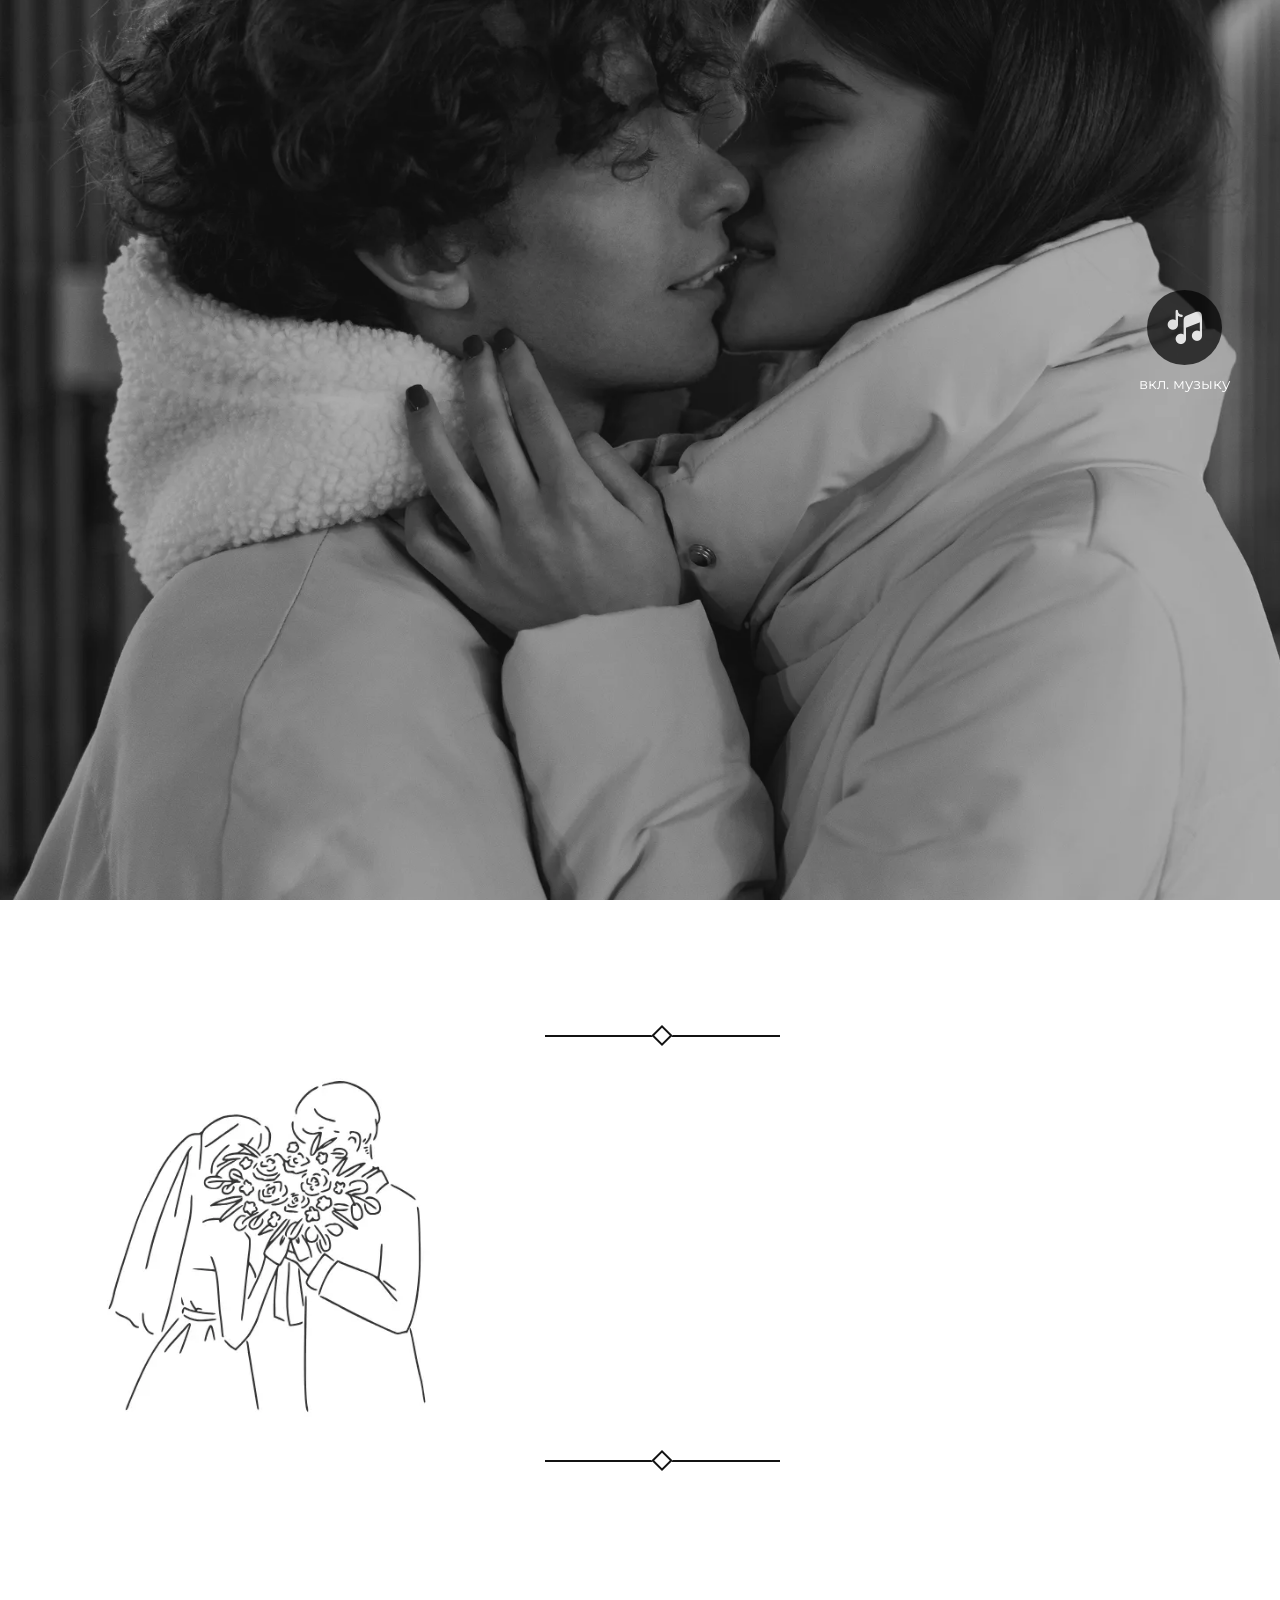
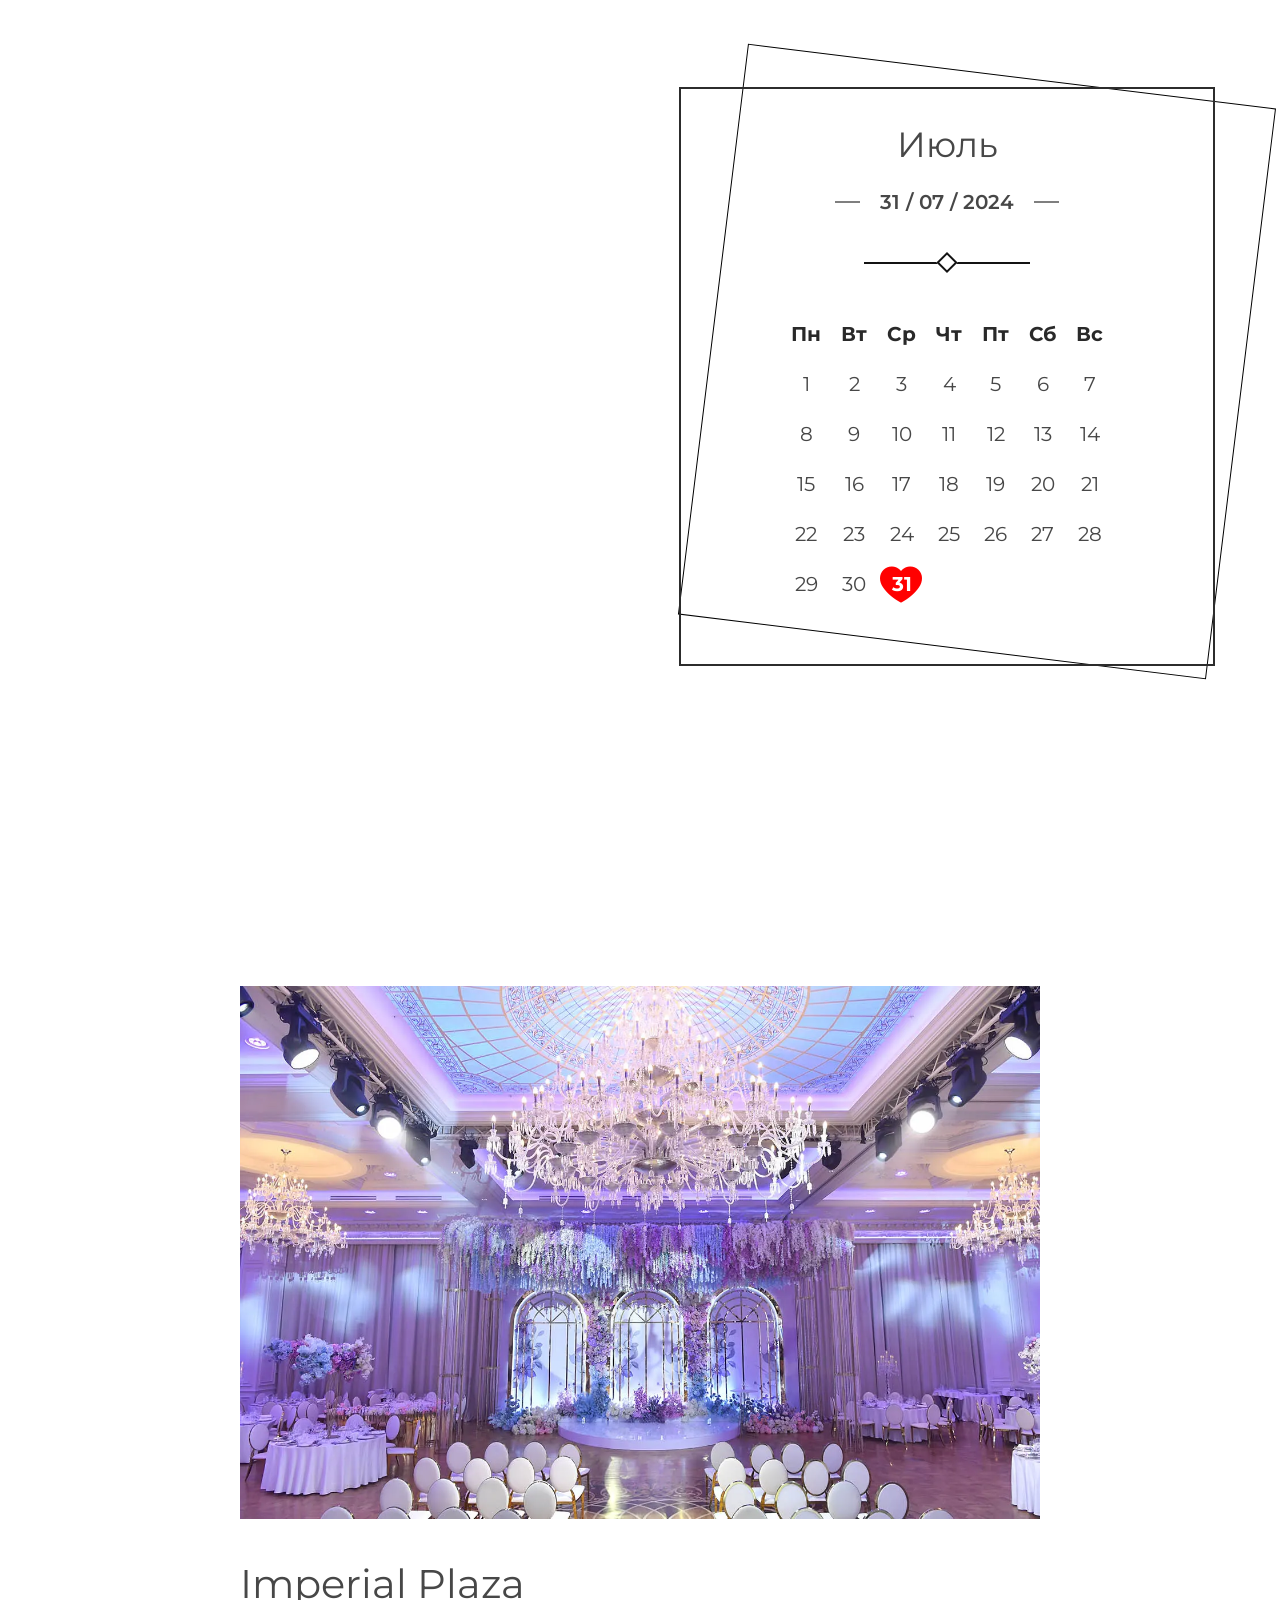
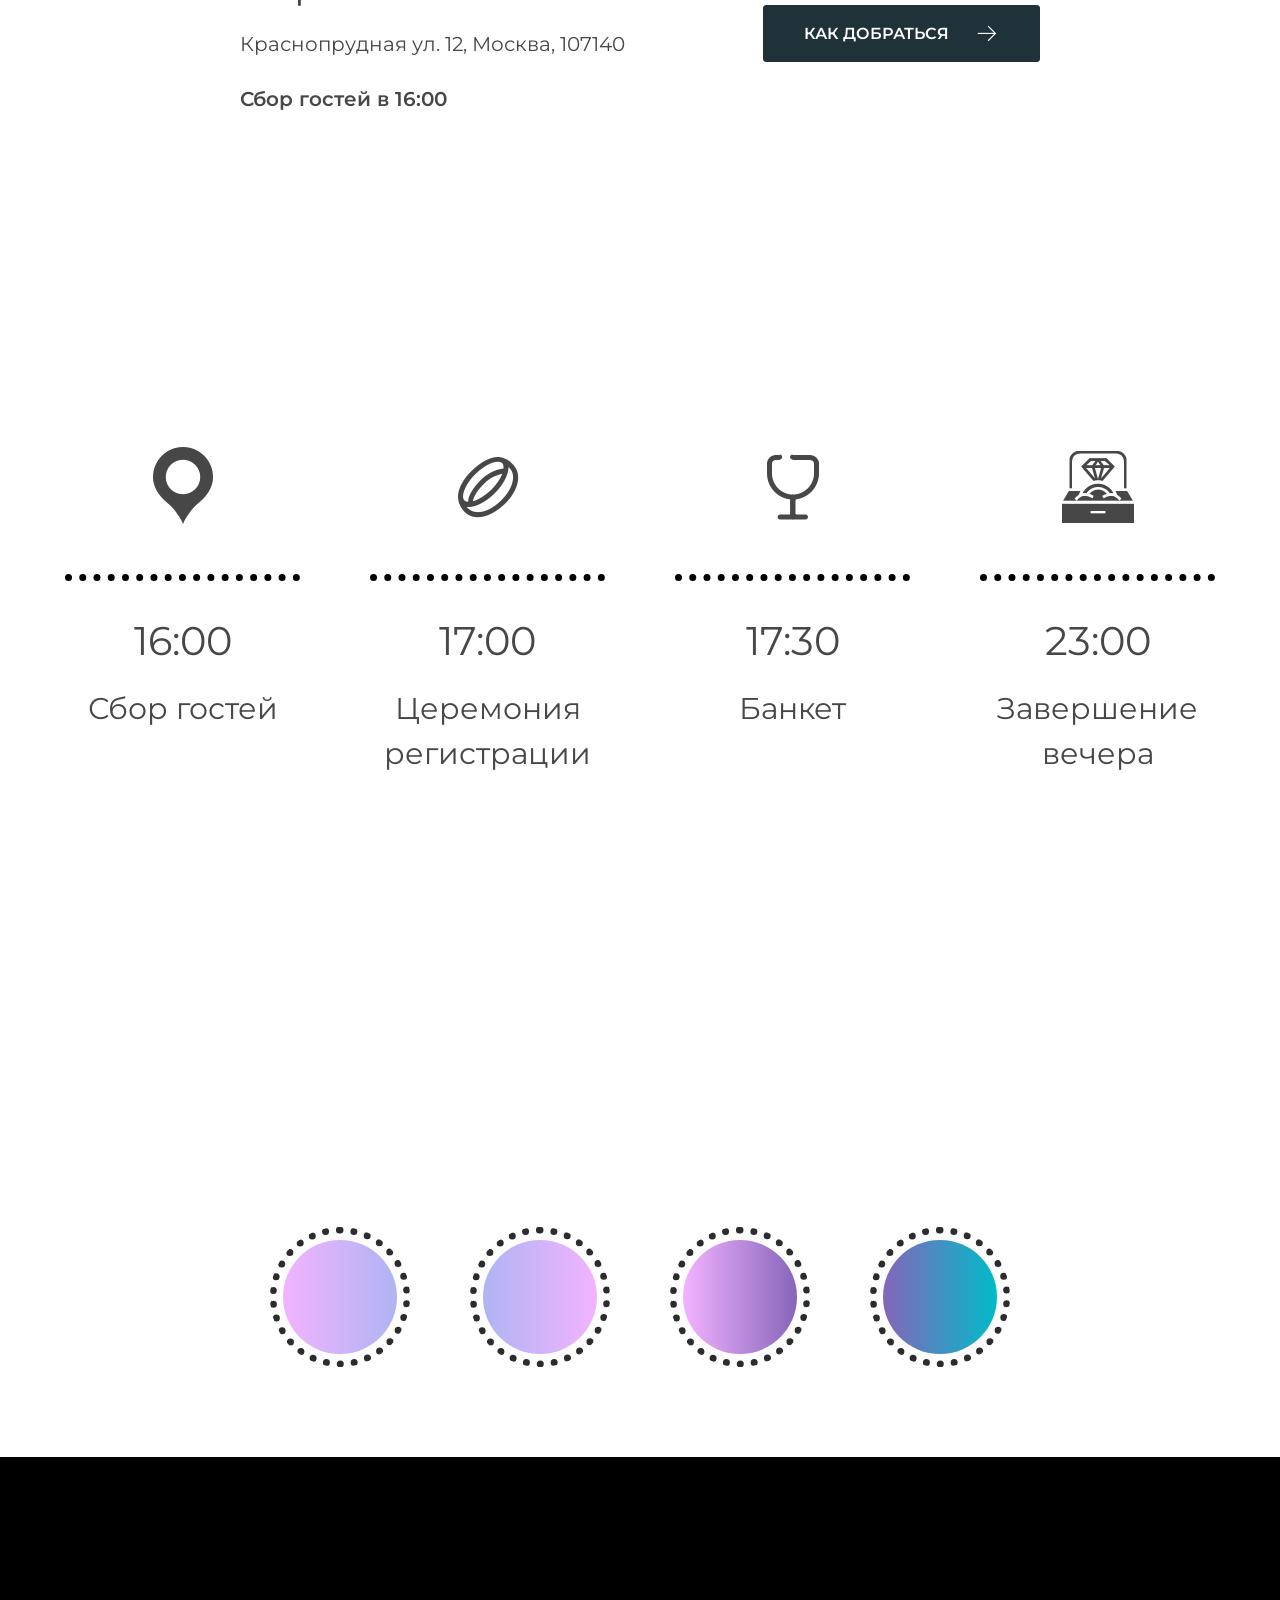
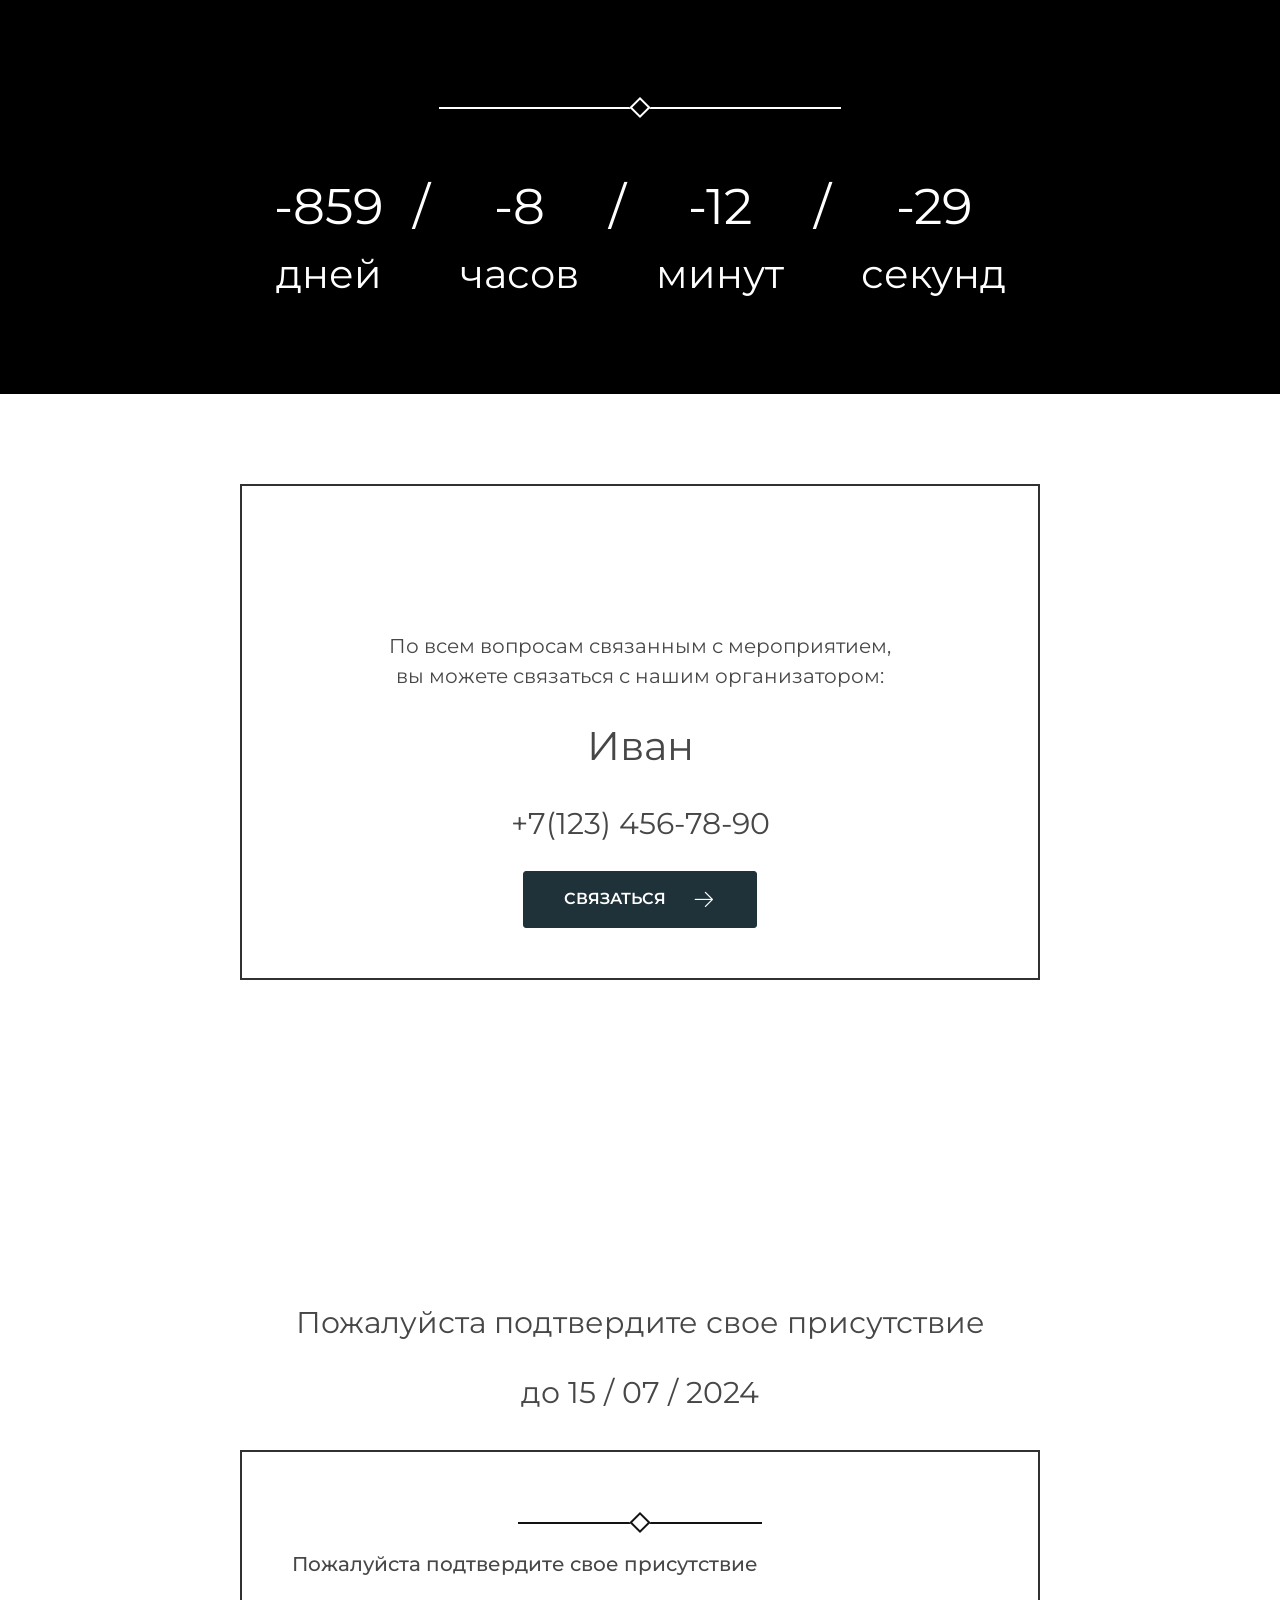
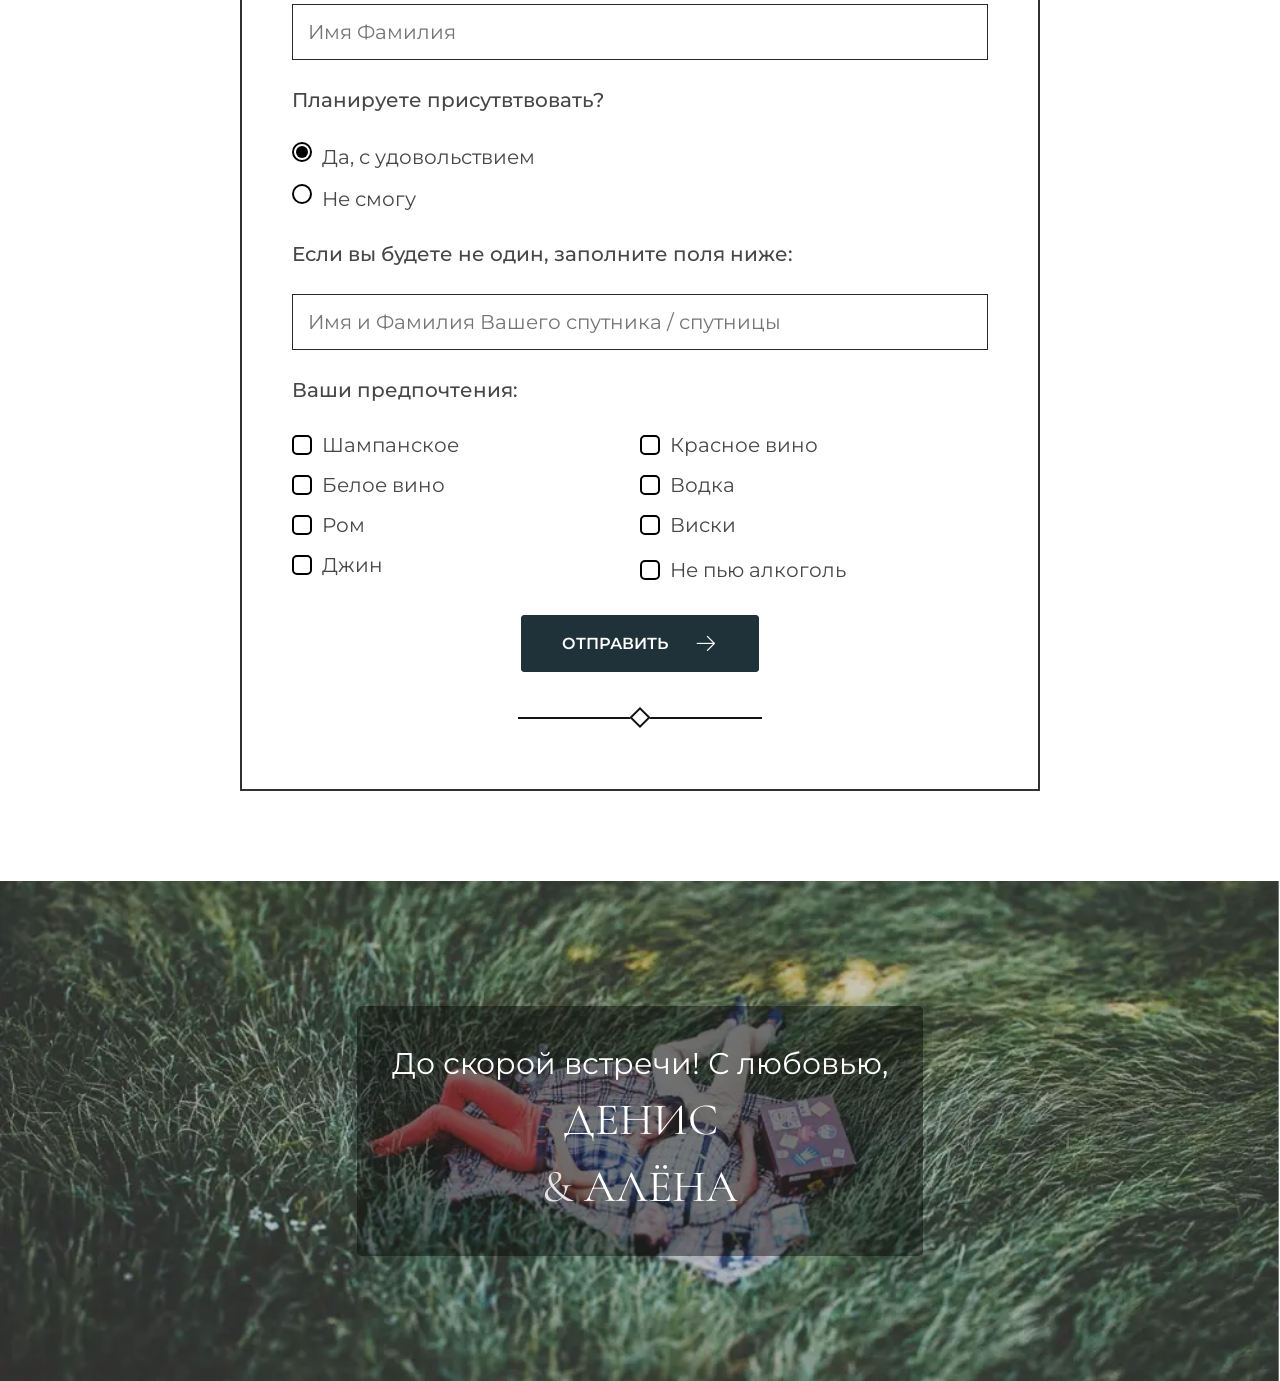
==== commit 8d3fed0c: "Updates" ====
--- a/home.html
+++ b/home.html
@@ -4,7 +4,7 @@
     <meta charset="UTF-8">
     <meta http-equiv="X-UA-Compatible" content="IE=edge">
     <meta name="viewport" content="width=device-width, initial-scale=1.0">
-    <link rel="stylesheet" href="css/style.min.css">
+    <link rel="stylesheet" href="css/style.min.css?_v=20240716223502">
     <link rel="icon" href="/favicon.ico">
     <title>Главная</title>
 </head>
@@ -41,14 +41,14 @@
             </div>
         </div>
     </div>
-    <img src="img/header-img-cb.jpg" alt="photo">
+    <picture><source srcset="img/header-img-cb.webp" type="image/webp"><img src="img/header-img-cb.jpg" alt="photo"></picture>
 </header>
         <main class="page">
             <section class="section moment ">
                 <div class="section__container">
                     <div class="section__body">
                         <div class="section__left">
-                            <img src="img/sections/moment.png" alt="moment">
+                            <picture><source srcset="img/sections/moment.webp" type="image/webp"><img src="img/sections/moment.png" alt="moment"></picture>
                         </div>
                         <div class="section__right">
                             <div class="decor"></div>
@@ -100,7 +100,7 @@
                         </div>
                         <div class="location__body">
                             <div class="location__image">
-                                <img src="img/sections/location-2.jpg" alt="location">
+                                <picture><source srcset="img/sections/location-2.webp" type="image/webp"><img src="img/sections/location-2.jpg" alt="location"></picture>
                             </div>
                             <div class="location__info">
                                 <div class="location__text">
@@ -374,7 +374,7 @@
             </section>
         </main>
         <footer class="footer">
-    <img src="img/footer/04.jpeg" alt="02">
+    <picture><source srcset="img/footer/04.webp" type="image/webp"><img src="img/footer/04.png" alt="02"></picture>
     <div class="footer__container">
         <div class="footer__body">
             <div class="footer__text">
@@ -386,7 +386,7 @@
         </div>
     </div>
 </footer>
-        <script src="js/app.min.js"></script>
+        <script src="js/app.min.js?_v=20240716223502"></script>
     </div>
 </body>
 
--- a/css/style.min.css
+++ b/css/style.min.css
@@ -1,1319 +1 @@
-@charset "UTF-8";
-@import url(https://fonts.googleapis.com/css?family=Poiret+One:regular&display=swap);
-@import url(https://fonts.googleapis.com/css?family=Cormorant+Infant:300,300italic,regular,italic,500,500italic,600,600italic,700,700italic&display=swap);
-@import url(https://fonts.googleapis.com/css?family=Montserrat:100,200,300,regular,500,600,700,800,900,100italic,200italic,300italic,italic,500italic,600italic,700italic,800italic,900italic&display=swap);
-@font-face {
-  font-family: icons;
-  font-display: swap;
-  src: url("../fonts/icons.woff2") format("woff2"), url("../fonts/icons.woff") format("woff");
-  font-weight: 400;
-  font-style: normal;
-}
-.highlight::before, [class*=_icon-]:before {
-  font-family: "icons";
-  font-style: normal;
-  font-weight: normal;
-  font-variant: normal;
-  text-transform: none;
-  line-height: 1;
-  -webkit-font-smoothing: antialiased;
-  -moz-osx-font-smoothing: grayscale;
-}
-
-.icon {
-  font-size: 80px;
-}
-@media (max-width: 1145.98px) {
-  .icon {
-    font-size: 65px;
-  }
-}
-
-._icon-bine-bocal:before {
-  content: "\e900";
-}
-
-._icon-calendar:before {
-  content: "\e901";
-}
-
-._icon-coctail-bold:before {
-  content: "\e902";
-}
-
-._icon-coctail-lass:before {
-  content: "\e903";
-}
-
-._icon-coctail-light:before {
-  content: "\e904";
-}
-
-._icon-dress:before {
-  content: "\e905";
-}
-
-._icon-file-icons_ring:before {
-  content: "\e906";
-}
-
-._icon-game-icons_ring-box:before {
-  content: "\e907";
-}
-
-._icon-geo:before {
-  content: "\e908";
-}
-
-._icon-geo-loc:before {
-  content: "\e909";
-}
-
-._icon-geoloc-2:before {
-  content: "\e90a";
-}
-
-._icon-geoloc-3:before {
-  content: "\e90b";
-}
-
-._icon-heart:before {
-  content: "\e90c";
-}
-
-._icon-la_ring:before {
-  content: "\e90d";
-}
-
-._icon-arrow-right-light:before {
-  content: "\e90e";
-}
-
-._icon-photo:before {
-  content: "\e90f";
-}
-
-._icon-play:before {
-  content: "\e910";
-}
-
-._icon-plus-light:before {
-  content: "\e911";
-}
-
-._icon-question:before {
-  content: "\e912";
-}
-
-._icon-salyte:before {
-  content: "\e913";
-}
-
-._icon-sound:before {
-  content: "\e914";
-}
-
-* {
-  padding: 0px;
-  margin: 0px;
-  border: 0px;
-}
-
-*,
-*:before,
-*:after {
-  box-sizing: border-box;
-}
-
-html,
-body {
-  height: 100%;
-  min-width: 320px;
-}
-
-body {
-  color: #474747;
-  line-height: 1.5;
-  font-family: "Montserrat";
-  font-size: 1.25rem;
-  -ms-text-size-adjust: 100%;
-  -moz-text-size-adjust: 100%;
-  -webkit-text-size-adjust: 100%;
-  -webkit-font-smoothing: antialiased;
-  -moz-osx-font-smoothing: grayscale;
-}
-
-input,
-button,
-textarea {
-  font-family: "Montserrat";
-  font-size: inherit;
-}
-
-/* троиточие для длинных placeholder
-input[placeholder] {
-    text-overflow: ellipsis;
-}
-*/
-button {
-  cursor: pointer;
-  color: inherit;
-  background-color: inherit;
-}
-
-a {
-  color: inherit;
-}
-
-a:link,
-a:visited {
-  text-decoration: none;
-}
-
-a:hover {
-  text-decoration: none;
-}
-
-ul li {
-  list-style: none;
-}
-
-img {
-  vertical-align: top;
-}
-
-h1,
-h2,
-h3,
-h4,
-h5,
-h6 {
-  font-weight: inherit;
-  font-size: inherit;
-}
-
-.lock body {
-  overflow: hidden;
-  touch-action: none;
-}
-.wrapper {
-  min-height: 100%;
-  display: flex;
-  flex-direction: column;
-  overflow: hidden;
-}
-.wrapper > main {
-  flex: 1 1 auto;
-}
-.wrapper > * {
-  min-width: 0;
-}
-
-/*
-(i) Стили будут применяться ко 
-всем классам содержащим *__container
-Например header__container, main__container и т.д.
-Снипет (HTML): cnt
-*/
-[class*=__container] {
-  max-width: 71.875rem;
-  box-sizing: content-box;
-  margin: 0 auto;
-  padding: 0 0.9375rem;
-}
-
-.button {
-  font-weight: 600;
-  font-size: 16px;
-  color: #fff;
-  transition: all 0.2s ease;
-  background: #203239;
-  padding: 15px 40px;
-  border-radius: 3px;
-  border: 1px solid #203239;
-  text-transform: uppercase;
-  /*срабатывает при клике пили переходе на tab */
-  /*удерживает кнопку мыши на элементе*/
-}
-.button:focus {
-  outline: 2px solid #000;
-  outline-offset: 3px;
-}
-.button:hover {
-  opacity: 0.8;
-  box-shadow: 0px 0px 8px 0px rgba(0, 0, 0, 0.08);
-}
-.button:active {
-  transform: translateY(2px);
-}
-
-.checkbox {
-  position: relative;
-}
-.checkbox__item {
-  display: flex;
-  align-items: center;
-}
-.checkbox__item:not(:last-child) {
-  margin-bottom: 10px;
-}
-.checkbox__input {
-  position: absolute;
-  top: 0;
-  left: 0;
-  opacity: 0;
-}
-.checkbox__input:checked + .checkbox__label::after {
-  transform: scale(1);
-}
-.checkbox__label {
-  display: inline-flex;
-  column-gap: 10px;
-  align-items: center;
-  position: relative;
-}
-.checkbox__label::before {
-  content: "";
-  flex: 0 0 20px;
-  height: 20px;
-  border: 2px solid #000;
-  border-radius: 5px;
-  cursor: pointer;
-}
-.checkbox__label::after {
-  content: "";
-  cursor: pointer;
-  position: absolute;
-  top: 9px;
-  left: 4px;
-  width: 12px;
-  height: 12px;
-  border-radius: 3px;
-  background-color: #000;
-  transition: transform 0.3s ease;
-  transform: scale(0);
-}
-.checkbox__text {
-  flex: 0 0 100%;
-}
-
-.radio {
-  position: relative;
-}
-.radio__item:not(:last-child) {
-  margin-bottom: 10px;
-}
-.radio__text {
-  flex: 0 0 100%;
-}
-.radio__input {
-  position: absolute;
-  top: 0;
-  left: 0;
-  opacity: 0;
-}
-.radio__input:checked + .radio__label::after {
-  transform: scale(1);
-}
-.radio__label {
-  display: inline-flex;
-  column-gap: 10px;
-  align-items: center;
-  position: relative;
-  cursor: pointer;
-}
-.radio__label::before {
-  content: "";
-  cursor: pointer;
-  flex: 0 0 20px;
-  align-self: flex-start;
-  height: 20px;
-  border: 2px solid #000;
-  border-radius: 50%;
-}
-.radio__label::after {
-  content: "";
-  cursor: pointer;
-  position: absolute;
-  top: 4px;
-  left: 4px;
-  width: 12px;
-  height: 12px;
-  background-color: #000;
-  transition: transform 0.3s ease;
-  transform: scale(0);
-  border-radius: 50%;
-}
-
-[class*=-ibg] {
-  position: relative;
-}
-[class*=-ibg] img {
-  position: absolute;
-  width: 100%;
-  height: 100%;
-  top: 0;
-  left: 0;
-  object-fit: cover;
-}
-
-[class*=-ibg_contain] img {
-  object-fit: contain;
-}
-
-.title {
-  font-size: 70px;
-  font-family: "Cormorant Infant";
-  font-weight: 600;
-  line-height: 1;
-}
-.title:not(:last-child) {
-  margin-bottom: 70px;
-}
-@media (max-width: 73.75em) {
-  .title {
-    font-size: 50px;
-  }
-  .title:not(:last-child) {
-    margin-bottom: 40px;
-  }
-}
-
-.text {
-  color: #474747;
-  font-size: 18px;
-  line-height: 1.5;
-}
-.text p:not(:last-child) {
-  margin-bottom: 15px;
-}
-
-.decor {
-  position: relative;
-  width: 35%;
-  height: 2px;
-  margin: 20px 0;
-  background-color: rgb(19, 19, 19);
-}
-.decor::before {
-  content: "";
-  position: absolute;
-  top: -7px;
-  left: 50%;
-  transform: translateX(-50%) rotate(45deg);
-  width: 15px;
-  height: 15px;
-  border: 2px solid rgb(19, 19, 19);
-  background-color: #fff;
-}
-
-.black-bg {
-  background-color: #000;
-  color: #fff;
-}
-.black-bg .section__center {
-  display: flex;
-  flex-direction: column;
-}
-.black-bg .decor {
-  background-color: #fff;
-  align-self: center;
-  margin-bottom: 60px;
-}
-.black-bg .decor::before {
-  background-color: #000;
-  border: 2px solid #fff;
-}
-
-.bg-img {
-  position: relative;
-  z-index: 2;
-  background: url("/img/wait/bg.png") 0 0 repeat;
-}
-
-.name {
-  display: flex;
-  flex-direction: column;
-  font-family: "Cormorant Infant";
-  font-size: 120px;
-  text-shadow: 4px 4px 8px 0px rgba(34, 60, 80, 0.2);
-}
-@media (max-width: 61.99875em) {
-  .name {
-    font-size: 90px;
-  }
-}
-@media (max-width: 47.99875em) {
-  .name {
-    font-size: 60px;
-  }
-}
-@media (max-width: 61.99875em) {
-  .name {
-    text-align: center;
-  }
-}
-.name__one {
-  transition: all 0.8s ease 0.4s;
-  transform: translateY(100%);
-  opacity: 0;
-  line-height: 0.8;
-}
-._animation-start .name__one {
-  transform: translate(0, 0);
-  opacity: 1;
-}
-.name__two {
-  transition: all 0.8s ease;
-  transform: translateY(100%);
-  opacity: 0;
-}
-._animation-start .name__two {
-  transform: translate(0, 0);
-  opacity: 1;
-}
-
-._anim-items._animation-start {
-  transform: translate(0, 0);
-  opacity: 1;
-}
-
-/*
-.icon-menu {
-    display: none;
-
-    @media (max-width: $mobile) {
-        display: block;
-        position: relative;
-        width: rem(30);
-        height: rem(18);
-        cursor: pointer;
-        z-index: 5;
-
-        span,
-        &::before,
-        &::after {
-            content: "";
-            transition: all 0.3s ease 0s;
-            right: 0;
-            position: absolute;
-            width: 100%;
-            height: rem(2);
-            background-color: #000;
-        }
-
-        &::before {
-            top: 0;
-        }
-
-        &::after {
-            bottom: 0;
-        }
-
-        span {
-            top: calc(50% - rem(1));
-        }
-
-        .menu-open & {
-            span {
-                width: 0;
-            }
-
-            &::before {
-                top: calc(50% - rem(1));
-                transform: rotate(-45deg);
-            }
-
-            &::after {
-                bottom: calc(50% - rem(1));
-                transform: rotate(45deg);
-            }
-        }
-    }
-}
-*/
-.header {
-  position: relative;
-  width: 100%;
-  height: 100vh;
-  text-transform: uppercase;
-  padding: 50px 0;
-  overflow: hidden;
-}
-.header::after {
-  content: "";
-  position: absolute;
-  top: 0;
-  left: 0;
-  width: 100%;
-  height: 100%;
-  background-color: rgba(48, 48, 48, 0.3098039216);
-  z-index: 2;
-}
-.header img {
-  position: absolute;
-  top: 0;
-  left: 0;
-  width: 120%;
-  height: 100%;
-  object-fit: cover;
-  animation: scale 20s infinite ease-in-out;
-}
-.header__container {
-  position: relative;
-  z-index: 3;
-  height: 100%;
-}
-.header__body {
-  color: #fff;
-  display: flex;
-  flex-direction: column;
-  justify-content: space-between;
-  height: 100%;
-  line-height: 1.2;
-}
-.header__top {
-  font-size: 35px;
-  text-align: center;
-  font-family: "Cormorant Infant";
-  transition: all 0.8s ease;
-  transform: translateY(-120%);
-  opacity: 0;
-}
-@media (max-width: 61.99875em) {
-  .header__top {
-    font-size: 27px;
-  }
-}
-@media (max-width: 47.99875em) {
-  .header__top {
-    font-size: 20px;
-  }
-}
-._animation-start .header__top {
-  transform: translate(0, 0);
-  opacity: 1;
-}
-.header__date {
-  font-size: 35px;
-  font-weight: 300;
-  transition: all 0.8s ease;
-  transform: translateY(120%);
-  opacity: 0;
-}
-@media (max-width: 61.99875em) {
-  .header__date {
-    text-align: center;
-    font-size: 28px;
-  }
-}
-._animation-start .header__date {
-  transform: translate(0, 0);
-  opacity: 1;
-}
-
-.audio {
-  position: absolute;
-  top: 30%;
-  right: 0;
-  text-transform: none;
-  display: flex;
-  flex-direction: column;
-  align-items: center;
-}
-@media (max-width: 61.99875em) {
-  .audio {
-    left: 50%;
-    transform: translateX(-50%);
-  }
-}
-.audio__button {
-  width: 75px;
-  height: 75px;
-  background-color: #000;
-  border-radius: 50%;
-  opacity: 0.7;
-  transition: all 0.3s ease;
-  transform: scale(1);
-}
-.audio__button:not(:last-child) {
-  margin-bottom: 10px;
-}
-.audio__button span::before {
-  font-size: 35px;
-}
-@media (any-hover: hover) {
-  .audio__button:hover {
-    transform: scale(1.05);
-  }
-}
-.audio__text {
-  font-size: 15px;
-}
-
-@keyframes scale {
-  from {
-    transform: scale(1);
-  }
-  50% {
-    transform: scale(1.3);
-  }
-  to {
-    transform: scale(1);
-  }
-}
-.footer {
-  position: relative;
-  height: 500px;
-}
-.footer img {
-  position: absolute;
-  top: 0;
-  left: 0;
-  width: 100%;
-  height: 100%;
-  object-fit: cover;
-}
-.footer__container {
-  display: flex;
-  height: 100%;
-  flex-direction: column;
-  align-items: center;
-  justify-content: center;
-}
-.footer__body {
-  max-width: 800px;
-  position: relative;
-  padding: 35px;
-  font-size: 30px;
-  text-align: center;
-  color: #fff;
-  background-color: rgba(0, 0, 0, 0.4196078431);
-  border-radius: 5px;
-}
-@media (max-width: 61.99875em) {
-  .footer__body {
-    padding: 25px 15px;
-  }
-}
-.footer__names {
-  font-family: "Cormorant Infant";
-  text-transform: uppercase;
-  font-size: 45px;
-}
-.footer__names span {
-  color: #e4e4e4;
-}
-
-.section {
-  padding: 90px 0;
-}
-.section__body {
-  display: flex;
-  align-items: center;
-  gap: 40px;
-}
-@media (max-width: 61.99875em) {
-  .section__body {
-    gap: 10px;
-  }
-}
-@media (max-width: 47.99875em) {
-  .section__body {
-    flex-direction: column;
-    text-align: center;
-    gap: 40px;
-  }
-}
-.section__left {
-  flex: 0 0 calc(40% - 20px);
-}
-.moment .section__left img {
-  width: 100%;
-}
-@media (max-width: 61.99875em) {
-  .section__left {
-    flex: 0 0 calc(40% - 5px);
-  }
-}
-.section__right {
-  flex: 0 0 calc(60% - 20px);
-}
-.section__right .decor {
-  margin: 45px 0;
-}
-@media (max-width: 47.99875em) {
-  .section__right .decor {
-    margin: 0 auto;
-    margin-top: 35px;
-    margin-bottom: 35px;
-  }
-}
-@media (max-width: 61.99875em) {
-  .section__right {
-    flex: 0 0 calc(60% - 5px);
-  }
-}
-.section__center .title {
-  text-align: center;
-}
-.section__title {
-  transition: all 0.8s ease;
-  transform: translateY(120%);
-  opacity: 0;
-}
-._animation-start .section__title {
-  transform: translate(0, 0);
-  opacity: 1;
-}
-.section__text {
-  transition: all 0.8s ease;
-  transform: translateY(120%);
-  opacity: 0;
-}
-._animation-start .section__text {
-  transform: translate(0, 0);
-  opacity: 1;
-}
-
-table {
-  border-collapse: collapse;
-  width: 100%;
-}
-
-th,
-td {
-  padding: 10px;
-  text-align: center;
-}
-@media (max-width: 29.99875em) {
-  th,
-  td {
-    padding: 7px;
-  }
-}
-
-th {
-  color: #292929;
-}
-
-.highlight {
-  position: relative;
-  color: #fff;
-  font-weight: 700;
-}
-.highlight::before {
-  position: absolute;
-  top: 0px;
-  left: 0;
-  font-size: 48px;
-  content: "\e90c";
-  color: red;
-  z-index: -1;
-}
-@media (max-width: 61.99875em) {
-  .highlight::before {
-    top: -1px;
-    font-size: 42px;
-  }
-}
-@media (max-width: 29.99875em) {
-  .highlight::before {
-    top: -3px;
-    left: -3px;
-  }
-}
-
-.date {
-  display: flex;
-  justify-content: flex-end;
-}
-@media (max-width: 61.99875em) {
-  .date {
-    justify-content: center;
-  }
-}
-.date__body {
-  width: 80%;
-  position: relative;
-  border: 2px solid #2c2c2c;
-  padding: 30px;
-  display: flex;
-  flex-direction: column;
-  align-items: center;
-  background-color: inherit;
-}
-@media (max-width: 61.99875em) {
-  .date__body {
-    font-size: 15px;
-  }
-}
-@media (max-width: 47.99875em) {
-  .date__body {
-    width: 100%;
-  }
-}
-@media (max-width: 29.99875em) {
-  .date__body {
-    padding: 5px 15px;
-  }
-}
-.date__body::after {
-  content: "";
-  position: absolute;
-  border: 1px solid #000;
-  width: 100%;
-  height: 100%;
-  top: -15px;
-  right: -30px;
-  z-index: -1;
-  transform: rotate(7deg);
-}
-@media (max-width: 61.99875em) {
-  .date__body::after {
-    display: none;
-  }
-}
-.date__calendar {
-  margin-bottom: 25px;
-}
-.date__title {
-  font-size: 35px;
-}
-.date__title:not(:last-child) {
-  margin-bottom: 15px;
-}
-.date__marry-date {
-  position: relative;
-  font-weight: 600;
-}
-.date__marry-date::before, .date__marry-date::after {
-  content: "";
-  position: absolute;
-  top: 50%;
-  transform: translateY(-50%);
-  width: 25px;
-  background-color: rgb(0, 0, 0);
-  height: 1px;
-}
-.date__marry-date::before {
-  left: -45px;
-}
-.date__marry-date::after {
-  right: -45px;
-}
-
-.location .section__container {
-  max-width: 800px;
-}
-.location .section__title {
-  text-align: center;
-}
-.location__body {
-  display: flex;
-  flex-direction: column;
-}
-.location__image {
-  align-self: center;
-  text-align: center;
-}
-.location__image img {
-  max-width: 100%;
-}
-.location__image:not(:last-child) {
-  margin-bottom: 35px;
-}
-.location__info {
-  display: flex;
-  justify-content: space-between;
-  align-items: center;
-}
-@media (max-width: 47.99875em) {
-  .location__info {
-    align-items: flex-start;
-    flex-direction: column;
-  }
-}
-@media (max-width: 47.99875em) {
-  .location__text:not(:last-child) {
-    margin-bottom: 35px;
-  }
-}
-.location__title {
-  font-size: 40px;
-}
-.location__title:not(:last-child) {
-  margin-bottom: 15px;
-}
-@media (max-width: 61.99875em) {
-  .location__title {
-    font-size: 35px;
-  }
-}
-.location__sub-title:not(:last-child) {
-  margin-bottom: 25px;
-}
-.location__time {
-  font-weight: 600;
-}
-.location__button {
-  display: flex;
-  flex-direction: row-reverse;
-  align-items: center;
-}
-.location__button::before {
-  font-size: 25px;
-  margin-left: 25px;
-}
-
-.timming__items {
-  display: flex;
-  margin: 0 -35px;
-  flex-wrap: wrap;
-}
-@media (max-width: 47.99875em) {
-  .timming__items {
-    justify-content: center;
-  }
-}
-.timming__item {
-  flex: 0 0 25%;
-  padding: 0 35px;
-  display: flex;
-  flex-direction: column;
-  align-items: center;
-}
-@media (max-width: 61.99875em) {
-  .timming__item {
-    flex: 0 0 50%;
-    margin-top: 50px;
-  }
-}
-@media (max-width: 47.99875em) {
-  .timming__item {
-    flex: 0 0 60%;
-  }
-}
-@media (max-width: 47.99875em) {
-  .timming__item {
-    padding-bottom: 35px;
-    margin-top: 10px;
-  }
-  .timming__item:not(:last-child) {
-    margin-bottom: 35px;
-    border-bottom: 7px dotted rgb(0, 0, 0);
-  }
-}
-.timming__image {
-  margin-bottom: 20px;
-}
-.timming__text {
-  width: 100%;
-  padding-top: 30px;
-  text-align: center;
-  border-top: 7px dotted rgb(0, 0, 0);
-}
-@media (max-width: 47.99875em) {
-  .timming__text {
-    border: 0;
-    padding-top: 0;
-  }
-}
-.timming__label {
-  font-size: 40px;
-}
-.timming__label:not(:last-child) {
-  margin-bottom: 15px;
-}
-@media (max-width: 73.75em) {
-  .timming__label {
-    font-size: 30px;
-  }
-}
-@media (max-width: 47.99875em) {
-  .timming__label {
-    font-size: 45px;
-  }
-}
-.timming__value {
-  font-size: 30px;
-}
-@media (max-width: 73.75em) {
-  .timming__value {
-    font-size: 25px;
-  }
-}
-
-.dress-code__text {
-  text-align: center;
-}
-.dress-code__text:not(:last-child) {
-  margin-bottom: 50px;
-}
-.dress-code__items {
-  display: flex;
-  justify-content: center;
-}
-@media (max-width: 47.99875em) {
-  .dress-code__items {
-    display: grid;
-    grid-template-columns: 1fr 1fr;
-    gap: 40px;
-    justify-items: center;
-  }
-}
-.dress-code__item {
-  position: relative;
-  background-color: rgb(253, 253, 253);
-  width: 140px;
-  height: 140px;
-  border-radius: 50%;
-  border: 7px dotted #2c2c2c;
-}
-@media (max-width: 29.99875em) {
-  .dress-code__item {
-    width: 100px;
-    height: 100px;
-    border: 4px dotted #2c2c2c;
-  }
-}
-.dress-code__item::before {
-  content: "";
-  position: absolute;
-  top: 50%;
-  transform: translateX(-50%) translateY(-50%);
-  left: 50%;
-  padding: 57px;
-  border-radius: 50%;
-}
-@media (max-width: 29.99875em) {
-  .dress-code__item::before {
-    padding: 45px;
-  }
-}
-.dress-code__item:nth-child(1)::before {
-  background: -webkit-linear-gradient(90deg, #f2b3ff, #afb4f3);
-  /* Chrome 10-25, Safari 5.1-6 */
-  background: linear-gradient(90deg, #f2b3ff, #afb4f3);
-  /* W3C, IE 10+/ Edge, Firefox 16+, Chrome 26+, Opera 12+, Safari 7+ */
-}
-.dress-code__item:nth-child(2)::before {
-  background: -webkit-linear-gradient(90deg, #afb4f3, #f2b3ff);
-  /* Chrome 10-25, Safari 5.1-6 */
-  background: linear-gradient(90deg, #afb4f3, #f2b3ff);
-  /* W3C, IE 10+/ Edge, Firefox 16+, Chrome 26+, Opera 12+, Safari 7+ */
-}
-@media (max-width: 61.99875em) {
-  .dress-code__item:nth-child(2) {
-    transform: translateY(20%);
-  }
-}
-@media (max-width: 47.99875em) {
-  .dress-code__item:nth-child(2) {
-    transform: translate(0);
-  }
-}
-.dress-code__item:nth-child(3)::before {
-  background: -webkit-linear-gradient(90deg, #f2b3ff, #8665ba);
-  /* Chrome 10-25, Safari 5.1-6 */
-  background: linear-gradient(90deg, #f2b3ff, #8665ba);
-  /* W3C, IE 10+/ Edge, Firefox 16+, Chrome 26+, Opera 12+, Safari 7+ */
-}
-@media (max-width: 61.99875em) {
-  .dress-code__item:nth-child(3) {
-    transform: translateY(20%);
-  }
-}
-@media (max-width: 47.99875em) {
-  .dress-code__item:nth-child(3) {
-    transform: translate(0);
-  }
-}
-.dress-code__item:nth-child(4)::before {
-  background: -webkit-linear-gradient(90deg, #8665ba, #00bbc9);
-  /* Chrome 10-25, Safari 5.1-6 */
-  background: linear-gradient(90deg, #8665ba, #00bbc9);
-  /* W3C, IE 10+/ Edge, Firefox 16+, Chrome 26+, Opera 12+, Safari 7+ */
-}
-.dress-code__item:not(:last-child) {
-  margin-right: 60px;
-}
-@media (max-width: 61.99875em) {
-  .dress-code__item:not(:last-child) {
-    margin-right: 35px;
-  }
-}
-@media (max-width: 47.99875em) {
-  .dress-code__item:not(:last-child) {
-    margin-right: 0;
-  }
-}
-
-.timer__items {
-  display: flex;
-  justify-content: center;
-  font-size: 50px;
-}
-@media (max-width: 73.75em) {
-  .timer__items {
-    font-size: 40px;
-  }
-}
-@media (max-width: 61.99875em) {
-  .timer__items {
-    font-size: 33px;
-  }
-}
-@media (max-width: 47.99875em) {
-  .timer__items {
-    font-size: 28px;
-  }
-}
-@media (max-width: 29.99875em) {
-  .timer__items {
-    font-size: 22px;
-  }
-}
-.timer__item {
-  display: flex;
-  flex-direction: column;
-  text-align: center;
-}
-.timer__item:not(:last-child) {
-  margin-right: 30px;
-}
-@media (max-width: 47.99875em) {
-  .timer__item:not(:last-child) {
-    margin-right: 15px;
-  }
-}
-@media (max-width: 29.99875em) {
-  .timer__item:not(:last-child) {
-    margin-right: 7px;
-  }
-}
-.timer__label {
-  font-size: 0.8em;
-}
-
-.contacts .section__container {
-  max-width: 800px;
-}
-.contacts__body {
-  border: 2px solid #313131;
-  padding: 50px;
-  text-align: center;
-  display: flex;
-  flex-direction: column;
-}
-.contacts__body > *:not(:last-child) {
-  margin-bottom: 25px;
-}
-@media (max-width: 47.99875em) {
-  .contacts__body {
-    padding: 50px 30px;
-  }
-}
-.contacts__text {
-  font-size: 20px;
-}
-.contacts__name {
-  font-size: 40px;
-}
-.contacts__phone {
-  font-size: 30px;
-}
-.contacts__button {
-  align-self: center;
-  display: flex;
-  flex-direction: row-reverse;
-  align-items: center;
-}
-.contacts__button::before {
-  font-size: 25px;
-  margin-left: 25px;
-}
-
-.guest-form .section__container {
-  max-width: 800px;
-}
-.guest-form__body {
-  width: 100%;
-}
-.guest-form__header {
-  text-align: center;
-  margin-bottom: 35px;
-}
-.guest-form__sub-title {
-  font-size: 30px;
-}
-@media (max-width: 47.99875em) {
-  .guest-form__sub-title {
-    font-size: 22px;
-  }
-}
-.guest-form__sub-title:not(:last-child) {
-  margin-bottom: 25px;
-}
-.guest-form__deadline {
-  font-size: 30px;
-}
-@media (max-width: 47.99875em) {
-  .guest-form__deadline {
-    font-size: 22px;
-  }
-}
-.form-registration {
-  position: relative;
-  z-index: 2;
-  background: url("/img/wait/bg.png") 0 0 repeat;
-  border: 2px solid #313131;
-  padding: 50px;
-  display: flex;
-  flex-direction: column;
-  justify-content: center;
-}
-@media (max-width: 47.99875em) {
-  .form-registration {
-    padding: 20px;
-  }
-}
-.form-registration .decor {
-  align-self: center;
-}
-.form-registration > *:not(:last-child) {
-  margin-bottom: 25px;
-}
-.form-registration__text {
-  font-weight: 500;
-  font-size: 20px;
-}
-.form-registration__line {
-  width: 100%;
-}
-.form-registration__input {
-  width: 100%;
-  padding: 15px;
-  background-color: inherit;
-  border: 1px solid #292929;
-}
-.form-registration__checkbox {
-  display: grid;
-  grid-template-columns: 1fr 1fr;
-  grid-template-rows: 1fr 1fr;
-}
-@media (max-width: 29.99875em) {
-  .form-registration__checkbox {
-    grid-template-columns: 1fr;
-  }
-}
-.form-registration__button {
-  align-self: center;
-  display: flex;
-  flex-direction: row-reverse;
-  align-items: center;
-}
-.form-registration__button::before {
-  font-size: 25px;
-  margin-left: 25px;
-}+@charset "UTF-8";@import url(https://fonts.googleapis.com/css?family=Poiret+One:regular&display=swap);@import url(https://fonts.googleapis.com/css?family=Cormorant+Infant:300,300italic,regular,italic,500,500italic,600,600italic,700,700italic&display=swap);@import url(https://fonts.googleapis.com/css?family=Montserrat:100,200,300,regular,500,600,700,800,900,100italic,200italic,300italic,italic,500italic,600italic,700italic,800italic,900italic&display=swap);@font-face{font-family:icons;font-display:swap;src:url(../fonts/icons.woff2) format("woff2"),url(../fonts/icons.woff) format("woff");font-weight:400;font-style:normal}.highlight::before,[class*=_icon-]:before{font-family:icons;font-style:normal;font-weight:400;font-variant:normal;text-transform:none;line-height:1;-webkit-font-smoothing:antialiased;-moz-osx-font-smoothing:grayscale}.icon{font-size:80px}._icon-bine-bocal:before{content:"\e900"}._icon-calendar:before{content:"\e901"}._icon-coctail-bold:before{content:"\e902"}._icon-coctail-lass:before{content:"\e903"}._icon-coctail-light:before{content:"\e904"}._icon-dress:before{content:"\e905"}._icon-file-icons_ring:before{content:"\e906"}._icon-game-icons_ring-box:before{content:"\e907"}._icon-geo:before{content:"\e908"}._icon-geo-loc:before{content:"\e909"}._icon-geoloc-2:before{content:"\e90a"}._icon-geoloc-3:before{content:"\e90b"}._icon-heart:before{content:"\e90c"}._icon-la_ring:before{content:"\e90d"}._icon-arrow-right-light:before{content:"\e90e"}._icon-photo:before{content:"\e90f"}._icon-play:before{content:"\e910"}._icon-plus-light:before{content:"\e911"}._icon-question:before{content:"\e912"}._icon-salyte:before{content:"\e913"}._icon-sound:before{content:"\e914"}*{padding:0;margin:0;border:0}*,:after,:before{-webkit-box-sizing:border-box;box-sizing:border-box}body,html{height:100%;min-width:320px}body{color:#474747;line-height:1.5;font-family:Montserrat;font-size:1.25rem;-ms-text-size-adjust:100%;-moz-text-size-adjust:100%;-webkit-text-size-adjust:100%;-webkit-font-smoothing:antialiased;-moz-osx-font-smoothing:grayscale}button,input,textarea{font-family:Montserrat;font-size:inherit}button{cursor:pointer;color:inherit;background-color:inherit}a{color:inherit}a:link,a:visited{text-decoration:none}a:hover{text-decoration:none}ul li{list-style:none}img{vertical-align:top}h1,h2,h3,h4,h5,h6{font-weight:inherit;font-size:inherit}.lock body{overflow:hidden;-ms-touch-action:none;touch-action:none}.wrapper{min-height:100%;display:-webkit-box;display:-ms-flexbox;display:flex;-webkit-box-orient:vertical;-webkit-box-direction:normal;-ms-flex-direction:column;flex-direction:column;overflow:hidden}.wrapper>main{-webkit-box-flex:1;-ms-flex:1 1 auto;flex:1 1 auto}.wrapper>*{min-width:0}[class*=__container]{max-width:71.875rem;-webkit-box-sizing:content-box;box-sizing:content-box;margin:0 auto;padding:0 .9375rem}.button{font-weight:600;font-size:16px;color:#fff;-webkit-transition:all .2s ease;transition:all .2s ease;background:#203239;padding:15px 40px;border-radius:3px;border:1px solid #203239;text-transform:uppercase}.button:focus{outline:2px solid #000;outline-offset:3px}.button:hover{opacity:.8;-webkit-box-shadow:0 0 8px 0 rgba(0,0,0,.08);box-shadow:0 0 8px 0 rgba(0,0,0,.08)}.button:active{-webkit-transform:translateY(2px);-ms-transform:translateY(2px);transform:translateY(2px)}.checkbox{position:relative}.checkbox__item{display:-webkit-box;display:-ms-flexbox;display:flex;-webkit-box-align:center;-ms-flex-align:center;align-items:center}.checkbox__item:not(:last-child){margin-bottom:10px}.checkbox__input{position:absolute;top:0;left:0;opacity:0}.checkbox__input:checked+.checkbox__label::after{-webkit-transform:scale(1);-ms-transform:scale(1);transform:scale(1)}.checkbox__label{display:-webkit-inline-box;display:-ms-inline-flexbox;display:inline-flex;-webkit-column-gap:10px;-moz-column-gap:10px;column-gap:10px;-webkit-box-align:center;-ms-flex-align:center;align-items:center;position:relative}.checkbox__label::before{content:"";-webkit-box-flex:0;-ms-flex:0 0 20px;flex:0 0 20px;height:20px;border:2px solid #000;border-radius:5px;cursor:pointer}.checkbox__label::after{content:"";cursor:pointer;position:absolute;top:9px;left:4px;width:12px;height:12px;border-radius:3px;background-color:#000;-webkit-transition:-webkit-transform .3s ease;transition:-webkit-transform .3s ease;transition:transform .3s ease;transition:transform .3s ease,-webkit-transform .3s ease;-webkit-transform:scale(0);-ms-transform:scale(0);transform:scale(0)}.checkbox__text{-webkit-box-flex:0;-ms-flex:0 0 100%;flex:0 0 100%}.radio{position:relative}.radio__item:not(:last-child){margin-bottom:10px}.radio__text{-webkit-box-flex:0;-ms-flex:0 0 100%;flex:0 0 100%}.radio__input{position:absolute;top:0;left:0;opacity:0}.radio__input:checked+.radio__label::after{-webkit-transform:scale(1);-ms-transform:scale(1);transform:scale(1)}.radio__label{display:-webkit-inline-box;display:-ms-inline-flexbox;display:inline-flex;-webkit-column-gap:10px;-moz-column-gap:10px;column-gap:10px;-webkit-box-align:center;-ms-flex-align:center;align-items:center;position:relative;cursor:pointer}.radio__label::before{content:"";cursor:pointer;-webkit-box-flex:0;-ms-flex:0 0 20px;flex:0 0 20px;-ms-flex-item-align:start;align-self:flex-start;height:20px;border:2px solid #000;border-radius:50%}.radio__label::after{content:"";cursor:pointer;position:absolute;top:4px;left:4px;width:12px;height:12px;background-color:#000;-webkit-transition:-webkit-transform .3s ease;transition:-webkit-transform .3s ease;transition:transform .3s ease;transition:transform .3s ease,-webkit-transform .3s ease;-webkit-transform:scale(0);-ms-transform:scale(0);transform:scale(0);border-radius:50%}[class*=-ibg]{position:relative}[class*=-ibg] img{position:absolute;width:100%;height:100%;top:0;left:0;-o-object-fit:cover;object-fit:cover}[class*=-ibg_contain] img{-o-object-fit:contain;object-fit:contain}.title{font-size:70px;font-family:"Cormorant Infant";font-weight:600;line-height:1}.title:not(:last-child){margin-bottom:70px}.text{color:#474747;font-size:18px;line-height:1.5}.text p:not(:last-child){margin-bottom:15px}.decor{position:relative;width:35%;height:2px;margin:20px 0;background-color:#131313}.decor::before{content:"";position:absolute;top:-7px;left:50%;-webkit-transform:translateX(-50%) rotate(45deg);-ms-transform:translateX(-50%) rotate(45deg);transform:translateX(-50%) rotate(45deg);width:15px;height:15px;border:2px solid #131313;background-color:#fff}.black-bg{background-color:#000;color:#fff}.black-bg .section__center{display:-webkit-box;display:-ms-flexbox;display:flex;-webkit-box-orient:vertical;-webkit-box-direction:normal;-ms-flex-direction:column;flex-direction:column}.black-bg .decor{background-color:#fff;-ms-flex-item-align:center;-ms-grid-row-align:center;align-self:center;margin-bottom:60px}.black-bg .decor::before{background-color:#000;border:2px solid #fff}.no-webp .bg-img{background:url(/img/wait/bg.png) 0 0 repeat}.bg-img{position:relative;z-index:2}.name{display:-webkit-box;display:-ms-flexbox;display:flex;-webkit-box-orient:vertical;-webkit-box-direction:normal;-ms-flex-direction:column;flex-direction:column;font-family:"Cormorant Infant";font-size:120px;text-shadow:4px 4px 8px 0 rgba(34,60,80,.2)}.name__one{-webkit-transition:all .8s ease .4s;transition:all .8s ease .4s;-webkit-transform:translateY(100%);-ms-transform:translateY(100%);transform:translateY(100%);opacity:0;line-height:.8}._animation-start .name__one{-webkit-transform:translate(0,0);-ms-transform:translate(0,0);transform:translate(0,0);opacity:1}.name__two{-webkit-transition:all .8s ease;transition:all .8s ease;-webkit-transform:translateY(100%);-ms-transform:translateY(100%);transform:translateY(100%);opacity:0}._animation-start .name__two{-webkit-transform:translate(0,0);-ms-transform:translate(0,0);transform:translate(0,0);opacity:1}._anim-items._animation-start{-webkit-transform:translate(0,0);-ms-transform:translate(0,0);transform:translate(0,0);opacity:1}.header{position:relative;width:100%;height:100vh;text-transform:uppercase;padding:50px 0;overflow:hidden}.header::after{content:"";position:absolute;top:0;left:0;width:100%;height:100%;background-color:rgba(48,48,48,.3098039216);z-index:2}.header img{position:absolute;top:0;left:0;width:120%;height:100%;-o-object-fit:cover;object-fit:cover;-webkit-animation:scale 20s infinite ease-in-out;animation:scale 20s infinite ease-in-out}.header__container{position:relative;z-index:3;height:100%}.header__body{color:#fff;display:-webkit-box;display:-ms-flexbox;display:flex;-webkit-box-orient:vertical;-webkit-box-direction:normal;-ms-flex-direction:column;flex-direction:column;-webkit-box-pack:justify;-ms-flex-pack:justify;justify-content:space-between;height:100%;line-height:1.2}.header__top{font-size:35px;text-align:center;font-family:"Cormorant Infant";-webkit-transition:all .8s ease;transition:all .8s ease;-webkit-transform:translateY(-120%);-ms-transform:translateY(-120%);transform:translateY(-120%);opacity:0}._animation-start .header__top{-webkit-transform:translate(0,0);-ms-transform:translate(0,0);transform:translate(0,0);opacity:1}.header__date{font-size:35px;font-weight:300;-webkit-transition:all .8s ease;transition:all .8s ease;-webkit-transform:translateY(120%);-ms-transform:translateY(120%);transform:translateY(120%);opacity:0}._animation-start .header__date{-webkit-transform:translate(0,0);-ms-transform:translate(0,0);transform:translate(0,0);opacity:1}.audio{position:absolute;top:30%;right:0;text-transform:none;display:-webkit-box;display:-ms-flexbox;display:flex;-webkit-box-orient:vertical;-webkit-box-direction:normal;-ms-flex-direction:column;flex-direction:column;-webkit-box-align:center;-ms-flex-align:center;align-items:center}.audio__button{width:75px;height:75px;background-color:#000;border-radius:50%;opacity:.7;-webkit-transition:all .3s ease;transition:all .3s ease;-webkit-transform:scale(1);-ms-transform:scale(1);transform:scale(1)}.audio__button:not(:last-child){margin-bottom:10px}.audio__button span::before{font-size:35px}.audio__text{font-size:15px}@-webkit-keyframes scale{from{-webkit-transform:scale(1);transform:scale(1)}50%{-webkit-transform:scale(1.3);transform:scale(1.3)}to{-webkit-transform:scale(1);transform:scale(1)}}@keyframes scale{from{-webkit-transform:scale(1);transform:scale(1)}50%{-webkit-transform:scale(1.3);transform:scale(1.3)}to{-webkit-transform:scale(1);transform:scale(1)}}.footer{position:relative;height:500px}.footer img{position:absolute;top:0;left:0;width:100%;height:100%;-o-object-fit:cover;object-fit:cover}.footer__container{display:-webkit-box;display:-ms-flexbox;display:flex;height:100%;-webkit-box-orient:vertical;-webkit-box-direction:normal;-ms-flex-direction:column;flex-direction:column;-webkit-box-align:center;-ms-flex-align:center;align-items:center;-webkit-box-pack:center;-ms-flex-pack:center;justify-content:center}.footer__body{max-width:800px;position:relative;padding:35px;font-size:30px;text-align:center;color:#fff;background-color:rgba(0,0,0,.4196078431);border-radius:5px}.footer__names{font-family:"Cormorant Infant";text-transform:uppercase;font-size:45px}.footer__names span{color:#e4e4e4}.section{padding:90px 0}.section__body{display:-webkit-box;display:-ms-flexbox;display:flex;-webkit-box-align:center;-ms-flex-align:center;align-items:center;gap:40px}.section__left{-webkit-box-flex:0;-ms-flex:0 0 calc(40% - 20px);flex:0 0 calc(40% - 20px)}.moment .section__left img{width:100%}.section__right{-webkit-box-flex:0;-ms-flex:0 0 calc(60% - 20px);flex:0 0 calc(60% - 20px)}.section__right .decor{margin:45px 0}.section__center .title{text-align:center}.section__title{-webkit-transition:all .8s ease;transition:all .8s ease;-webkit-transform:translateY(120%);-ms-transform:translateY(120%);transform:translateY(120%);opacity:0}._animation-start .section__title{-webkit-transform:translate(0,0);-ms-transform:translate(0,0);transform:translate(0,0);opacity:1}.section__text{-webkit-transition:all .8s ease;transition:all .8s ease;-webkit-transform:translateY(120%);-ms-transform:translateY(120%);transform:translateY(120%);opacity:0}._animation-start .section__text{-webkit-transform:translate(0,0);-ms-transform:translate(0,0);transform:translate(0,0);opacity:1}table{border-collapse:collapse;width:100%}td,th{padding:10px;text-align:center}th{color:#292929}.highlight{position:relative;color:#fff;font-weight:700}.highlight::before{position:absolute;top:0;left:0;font-size:48px;content:"\e90c";color:red;z-index:-1}.date{display:-webkit-box;display:-ms-flexbox;display:flex;-webkit-box-pack:end;-ms-flex-pack:end;justify-content:flex-end}.date__body{width:80%;position:relative;border:2px solid #2c2c2c;padding:30px;display:-webkit-box;display:-ms-flexbox;display:flex;-webkit-box-orient:vertical;-webkit-box-direction:normal;-ms-flex-direction:column;flex-direction:column;-webkit-box-align:center;-ms-flex-align:center;align-items:center;background-color:inherit}.date__body::after{content:"";position:absolute;border:1px solid #000;width:100%;height:100%;top:-15px;right:-30px;z-index:-1;-webkit-transform:rotate(7deg);-ms-transform:rotate(7deg);transform:rotate(7deg)}.date__calendar{margin-bottom:25px}.date__title{font-size:35px}.date__title:not(:last-child){margin-bottom:15px}.date__marry-date{position:relative;font-weight:600}.date__marry-date::after,.date__marry-date::before{content:"";position:absolute;top:50%;-webkit-transform:translateY(-50%);-ms-transform:translateY(-50%);transform:translateY(-50%);width:25px;background-color:#000;height:1px}.date__marry-date::before{left:-45px}.date__marry-date::after{right:-45px}.location .section__container{max-width:800px}.location .section__title{text-align:center}.location__body{display:-webkit-box;display:-ms-flexbox;display:flex;-webkit-box-orient:vertical;-webkit-box-direction:normal;-ms-flex-direction:column;flex-direction:column}.location__image{-ms-flex-item-align:center;-ms-grid-row-align:center;align-self:center;text-align:center}.location__image img{max-width:100%}.location__image:not(:last-child){margin-bottom:35px}.location__info{display:-webkit-box;display:-ms-flexbox;display:flex;-webkit-box-pack:justify;-ms-flex-pack:justify;justify-content:space-between;-webkit-box-align:center;-ms-flex-align:center;align-items:center}.location__title{font-size:40px}.location__title:not(:last-child){margin-bottom:15px}.location__sub-title:not(:last-child){margin-bottom:25px}.location__time{font-weight:600}.location__button{display:-webkit-box;display:-ms-flexbox;display:flex;-webkit-box-orient:horizontal;-webkit-box-direction:reverse;-ms-flex-direction:row-reverse;flex-direction:row-reverse;-webkit-box-align:center;-ms-flex-align:center;align-items:center}.location__button::before{font-size:25px;margin-left:25px}.timming__items{display:-webkit-box;display:-ms-flexbox;display:flex;margin:0 -35px;-ms-flex-wrap:wrap;flex-wrap:wrap}.timming__item{-webkit-box-flex:0;-ms-flex:0 0 25%;flex:0 0 25%;padding:0 35px;display:-webkit-box;display:-ms-flexbox;display:flex;-webkit-box-orient:vertical;-webkit-box-direction:normal;-ms-flex-direction:column;flex-direction:column;-webkit-box-align:center;-ms-flex-align:center;align-items:center}.timming__image{margin-bottom:20px}.timming__text{width:100%;padding-top:30px;text-align:center;border-top:7px dotted #000}.timming__label{font-size:40px}.timming__label:not(:last-child){margin-bottom:15px}.timming__value{font-size:30px}.dress-code__text{text-align:center}.dress-code__text:not(:last-child){margin-bottom:50px}.dress-code__items{display:-webkit-box;display:-ms-flexbox;display:flex;-webkit-box-pack:center;-ms-flex-pack:center;justify-content:center}.dress-code__item{position:relative;background-color:#fdfdfd;width:140px;height:140px;border-radius:50%;border:7px dotted #2c2c2c}.dress-code__item::before{content:"";position:absolute;top:50%;-webkit-transform:translateX(-50%) translateY(-50%);-ms-transform:translateX(-50%) translateY(-50%);transform:translateX(-50%) translateY(-50%);left:50%;padding:57px;border-radius:50%}.dress-code__item:nth-child(1)::before{background:-webkit-gradient(linear,left top,right top,from(#f2b3ff),to(#afb4f3));background:linear-gradient(90deg,#f2b3ff,#afb4f3)}.dress-code__item:nth-child(2)::before{background:-webkit-gradient(linear,left top,right top,from(#afb4f3),to(#f2b3ff));background:linear-gradient(90deg,#afb4f3,#f2b3ff)}.dress-code__item:nth-child(3)::before{background:-webkit-gradient(linear,left top,right top,from(#f2b3ff),to(#8665ba));background:linear-gradient(90deg,#f2b3ff,#8665ba)}.dress-code__item:nth-child(4)::before{background:-webkit-gradient(linear,left top,right top,from(#8665ba),to(#00bbc9));background:linear-gradient(90deg,#8665ba,#00bbc9)}.dress-code__item:not(:last-child){margin-right:60px}.timer__items{display:-webkit-box;display:-ms-flexbox;display:flex;-webkit-box-pack:center;-ms-flex-pack:center;justify-content:center;font-size:50px}.timer__item{display:-webkit-box;display:-ms-flexbox;display:flex;-webkit-box-orient:vertical;-webkit-box-direction:normal;-ms-flex-direction:column;flex-direction:column;text-align:center}.timer__item:not(:last-child){margin-right:30px}.timer__label{font-size:.8em}.contacts .section__container{max-width:800px}.contacts__body{border:2px solid #313131;padding:50px;text-align:center;display:-webkit-box;display:-ms-flexbox;display:flex;-webkit-box-orient:vertical;-webkit-box-direction:normal;-ms-flex-direction:column;flex-direction:column}.contacts__body>:not(:last-child){margin-bottom:25px}.contacts__text{font-size:20px}.contacts__name{font-size:40px}.contacts__phone{font-size:30px}.contacts__button{-ms-flex-item-align:center;-ms-grid-row-align:center;align-self:center;display:-webkit-box;display:-ms-flexbox;display:flex;-webkit-box-orient:horizontal;-webkit-box-direction:reverse;-ms-flex-direction:row-reverse;flex-direction:row-reverse;-webkit-box-align:center;-ms-flex-align:center;align-items:center}.contacts__button::before{font-size:25px;margin-left:25px}.guest-form .section__container{max-width:800px}.guest-form__body{width:100%}.guest-form__header{text-align:center;margin-bottom:35px}.guest-form__sub-title{font-size:30px}.guest-form__sub-title:not(:last-child){margin-bottom:25px}.guest-form__deadline{font-size:30px}.no-webp .form-registration{background:url(/img/wait/bg.png) 0 0 repeat}.form-registration{position:relative;z-index:2;border:2px solid #313131;padding:50px;display:-webkit-box;display:-ms-flexbox;display:flex;-webkit-box-orient:vertical;-webkit-box-direction:normal;-ms-flex-direction:column;flex-direction:column;-webkit-box-pack:center;-ms-flex-pack:center;justify-content:center}.form-registration .decor{-ms-flex-item-align:center;-ms-grid-row-align:center;align-self:center}.form-registration>:not(:last-child){margin-bottom:25px}.form-registration__text{font-weight:500;font-size:20px}.form-registration__line{width:100%}.form-registration__input{width:100%;padding:15px;background-color:inherit;border:1px solid #292929}.form-registration__checkbox{display:-ms-grid;display:grid;-ms-grid-columns:1fr 1fr;grid-template-columns:1fr 1fr;-ms-grid-rows:1fr 1fr;grid-template-rows:1fr 1fr}.form-registration__button{-ms-flex-item-align:center;-ms-grid-row-align:center;align-self:center;display:-webkit-box;display:-ms-flexbox;display:flex;-webkit-box-orient:horizontal;-webkit-box-direction:reverse;-ms-flex-direction:row-reverse;flex-direction:row-reverse;-webkit-box-align:center;-ms-flex-align:center;align-items:center}.form-registration__button::before{font-size:25px;margin-left:25px}@media (max-width:1145.98px){.icon{font-size:65px}}@media (max-width:73.75em){.title{font-size:50px}.title:not(:last-child){margin-bottom:40px}.timming__label{font-size:30px}.timming__value{font-size:25px}.timer__items{font-size:40px}}@media (max-width:61.99875em){.name{font-size:90px}.name{text-align:center}.header__top{font-size:27px}.header__date{text-align:center;font-size:28px}.audio{left:50%;-webkit-transform:translateX(-50%);-ms-transform:translateX(-50%);transform:translateX(-50%)}.footer__body{padding:25px 15px}.section__body{gap:10px}.section__left{-webkit-box-flex:0;-ms-flex:0 0 calc(40% - 5px);flex:0 0 calc(40% - 5px)}.section__right{-webkit-box-flex:0;-ms-flex:0 0 calc(60% - 5px);flex:0 0 calc(60% - 5px)}.highlight::before{top:-1px;font-size:42px}.date{-webkit-box-pack:center;-ms-flex-pack:center;justify-content:center}.date__body{font-size:15px}.date__body::after{display:none}.location__title{font-size:35px}.timming__item{-webkit-box-flex:0;-ms-flex:0 0 50%;flex:0 0 50%;margin-top:50px}.dress-code__item:nth-child(2){-webkit-transform:translateY(20%);-ms-transform:translateY(20%);transform:translateY(20%)}.dress-code__item:nth-child(3){-webkit-transform:translateY(20%);-ms-transform:translateY(20%);transform:translateY(20%)}.dress-code__item:not(:last-child){margin-right:35px}.timer__items{font-size:33px}}@media (max-width:47.99875em){.name{font-size:60px}.header__top{font-size:20px}.section__body{-webkit-box-orient:vertical;-webkit-box-direction:normal;-ms-flex-direction:column;flex-direction:column;text-align:center;gap:40px}.section__right .decor{margin:0 auto;margin-top:35px;margin-bottom:35px}.date__body{width:100%}.location__info{-webkit-box-align:start;-ms-flex-align:start;align-items:flex-start;-webkit-box-orient:vertical;-webkit-box-direction:normal;-ms-flex-direction:column;flex-direction:column}.location__text:not(:last-child){margin-bottom:35px}.timming__items{-webkit-box-pack:center;-ms-flex-pack:center;justify-content:center}.timming__item{-webkit-box-flex:0;-ms-flex:0 0 60%;flex:0 0 60%}.timming__item{padding-bottom:35px;margin-top:10px}.timming__item:not(:last-child){margin-bottom:35px;border-bottom:7px dotted #000}.timming__text{border:0;padding-top:0}.timming__label{font-size:45px}.dress-code__items{display:-ms-grid;display:grid;-ms-grid-columns:1fr 1fr;grid-template-columns:1fr 1fr;gap:40px;justify-items:center}.dress-code__item:nth-child(2){-webkit-transform:translate(0);-ms-transform:translate(0);transform:translate(0)}.dress-code__item:nth-child(3){-webkit-transform:translate(0);-ms-transform:translate(0);transform:translate(0)}.dress-code__item:not(:last-child){margin-right:0}.timer__items{font-size:28px}.timer__item:not(:last-child){margin-right:15px}.contacts__body{padding:50px 30px}.guest-form__sub-title{font-size:22px}.guest-form__deadline{font-size:22px}.form-registration{padding:20px}}@media (max-width:29.99875em){td,th{padding:7px}.highlight::before{top:-3px;left:-3px}.date__body{padding:5px 15px}.dress-code__item{width:100px;height:100px;border:4px dotted #2c2c2c}.dress-code__item::before{padding:45px}.timer__items{font-size:22px}.timer__item:not(:last-child){margin-right:7px}.form-registration__checkbox{-ms-grid-columns:1fr;grid-template-columns:1fr}}@media (any-hover:hover){.audio__button:hover{-webkit-transform:scale(1.05);-ms-transform:scale(1.05);transform:scale(1.05)}}.webp .bg-img{background:url(/img/wait/bg.webp) 0 0 repeat}.webp .form-registration{background:url(/img/wait/bg.webp) 0 0 repeat}
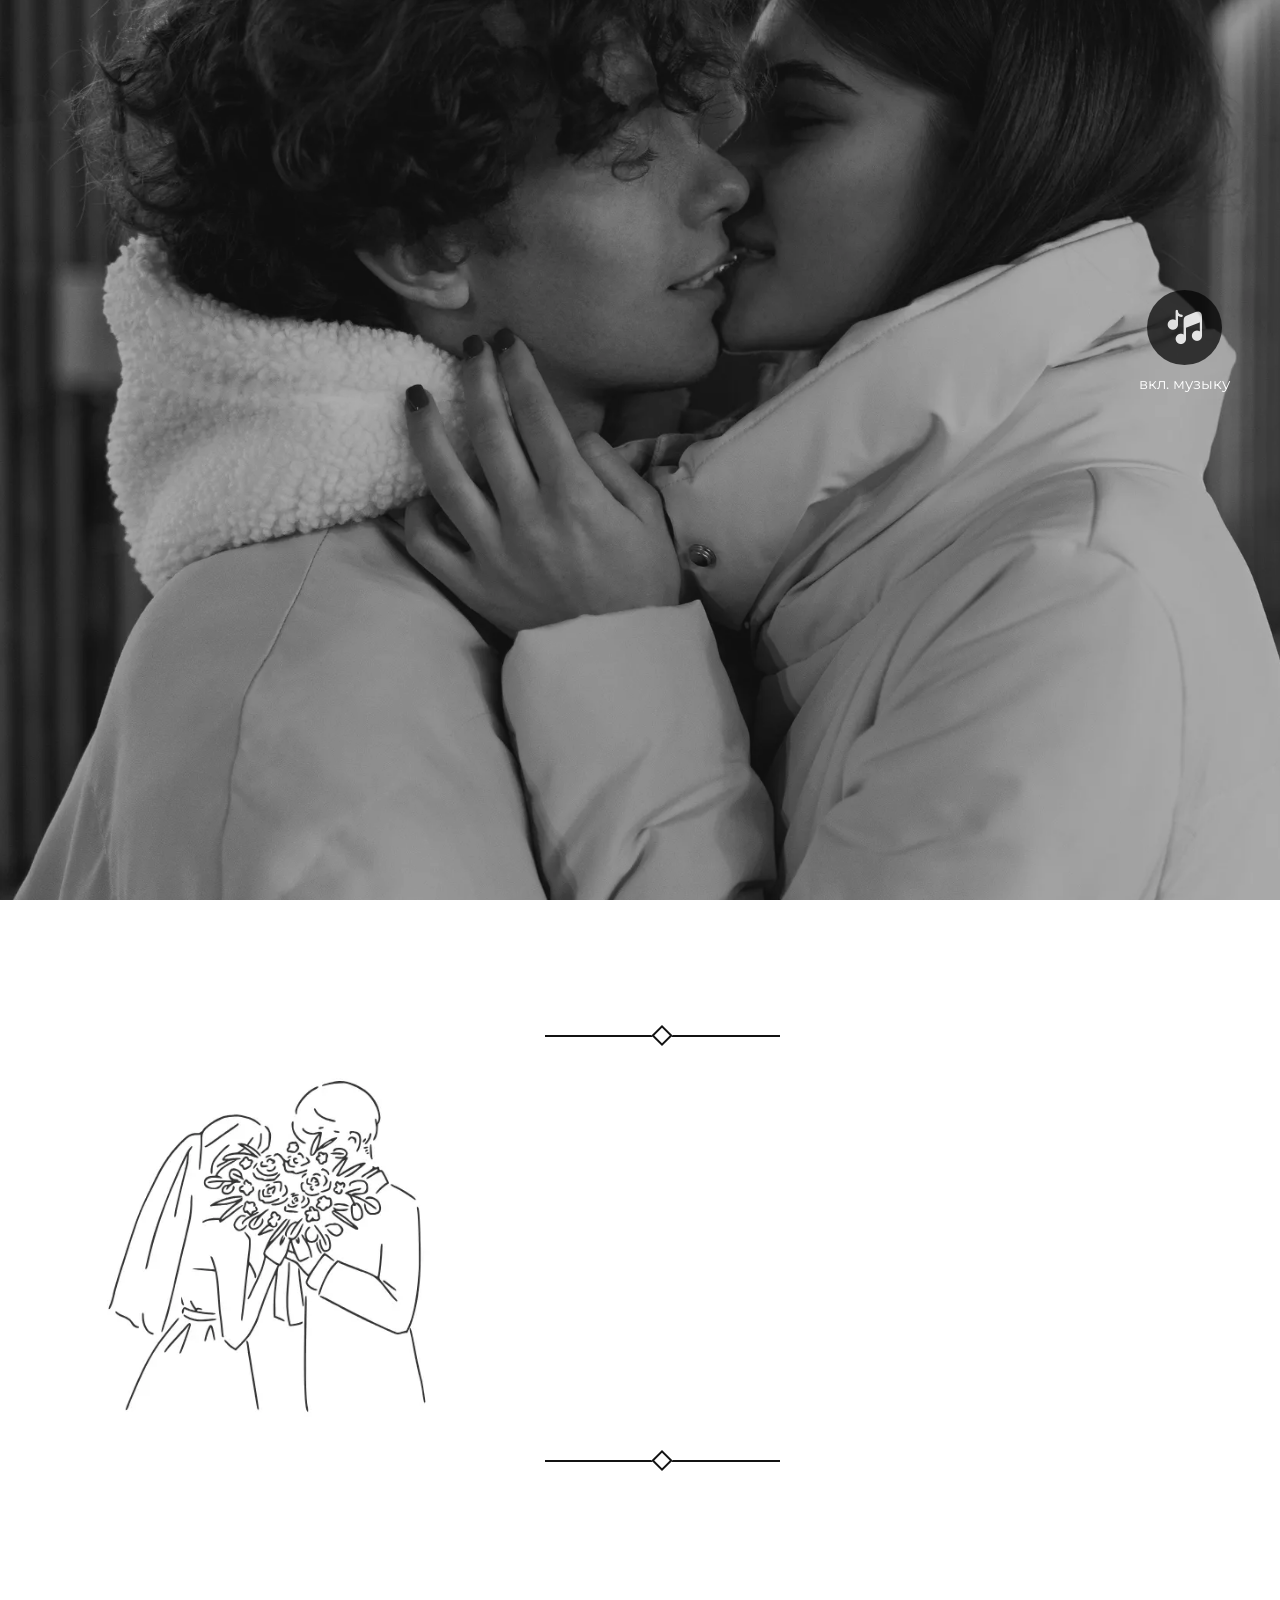
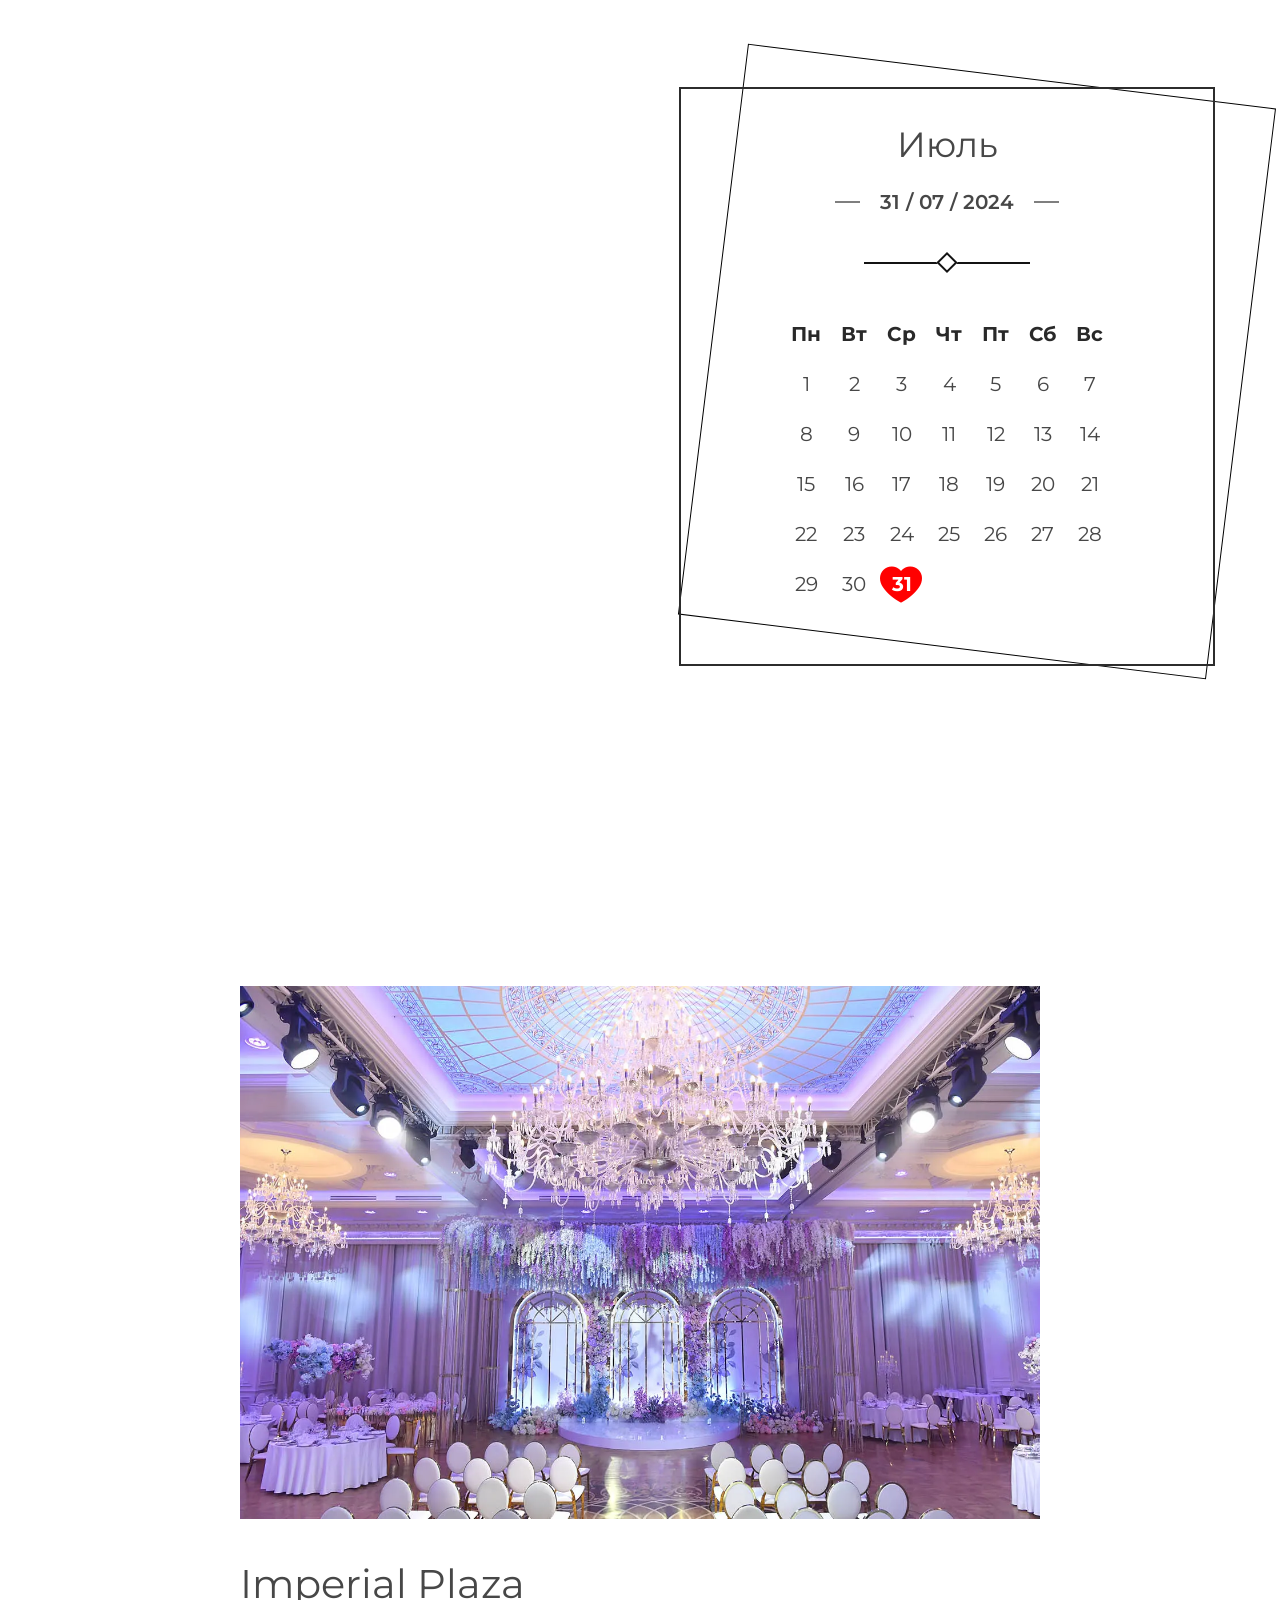
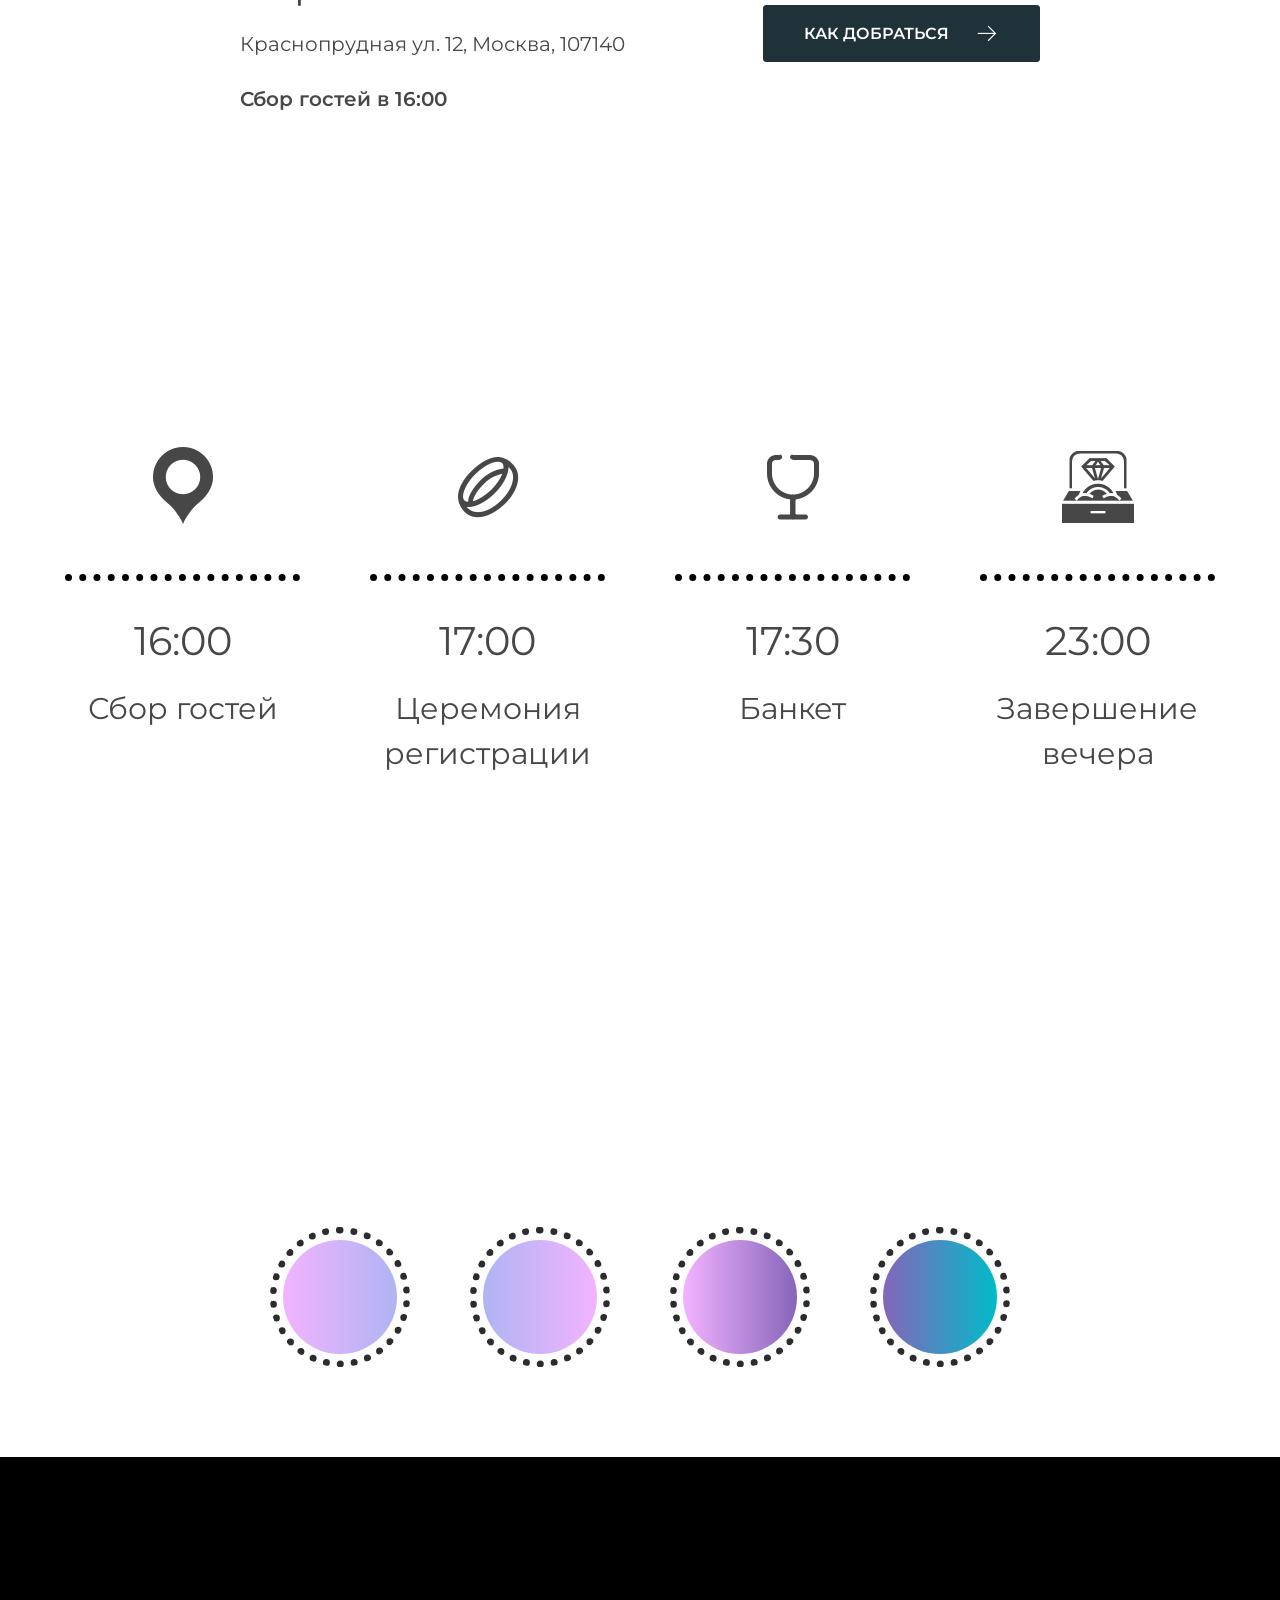
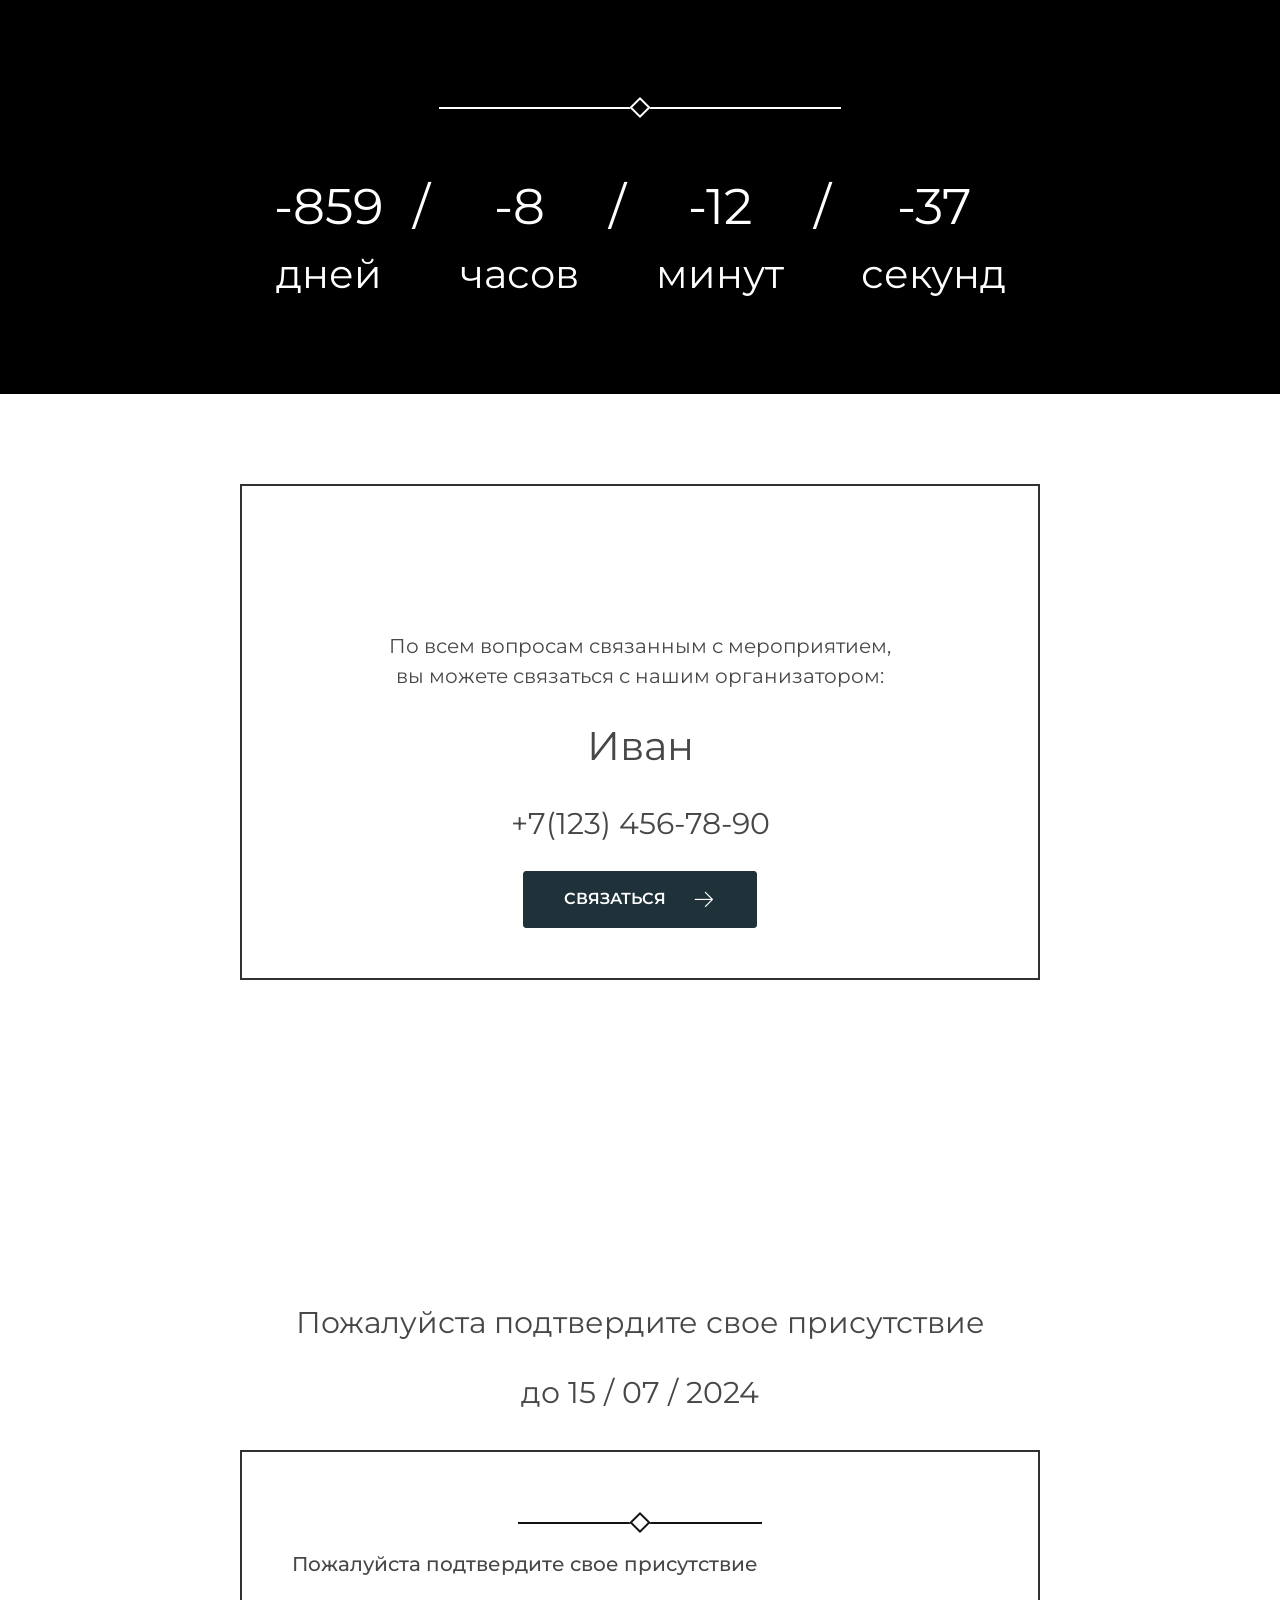
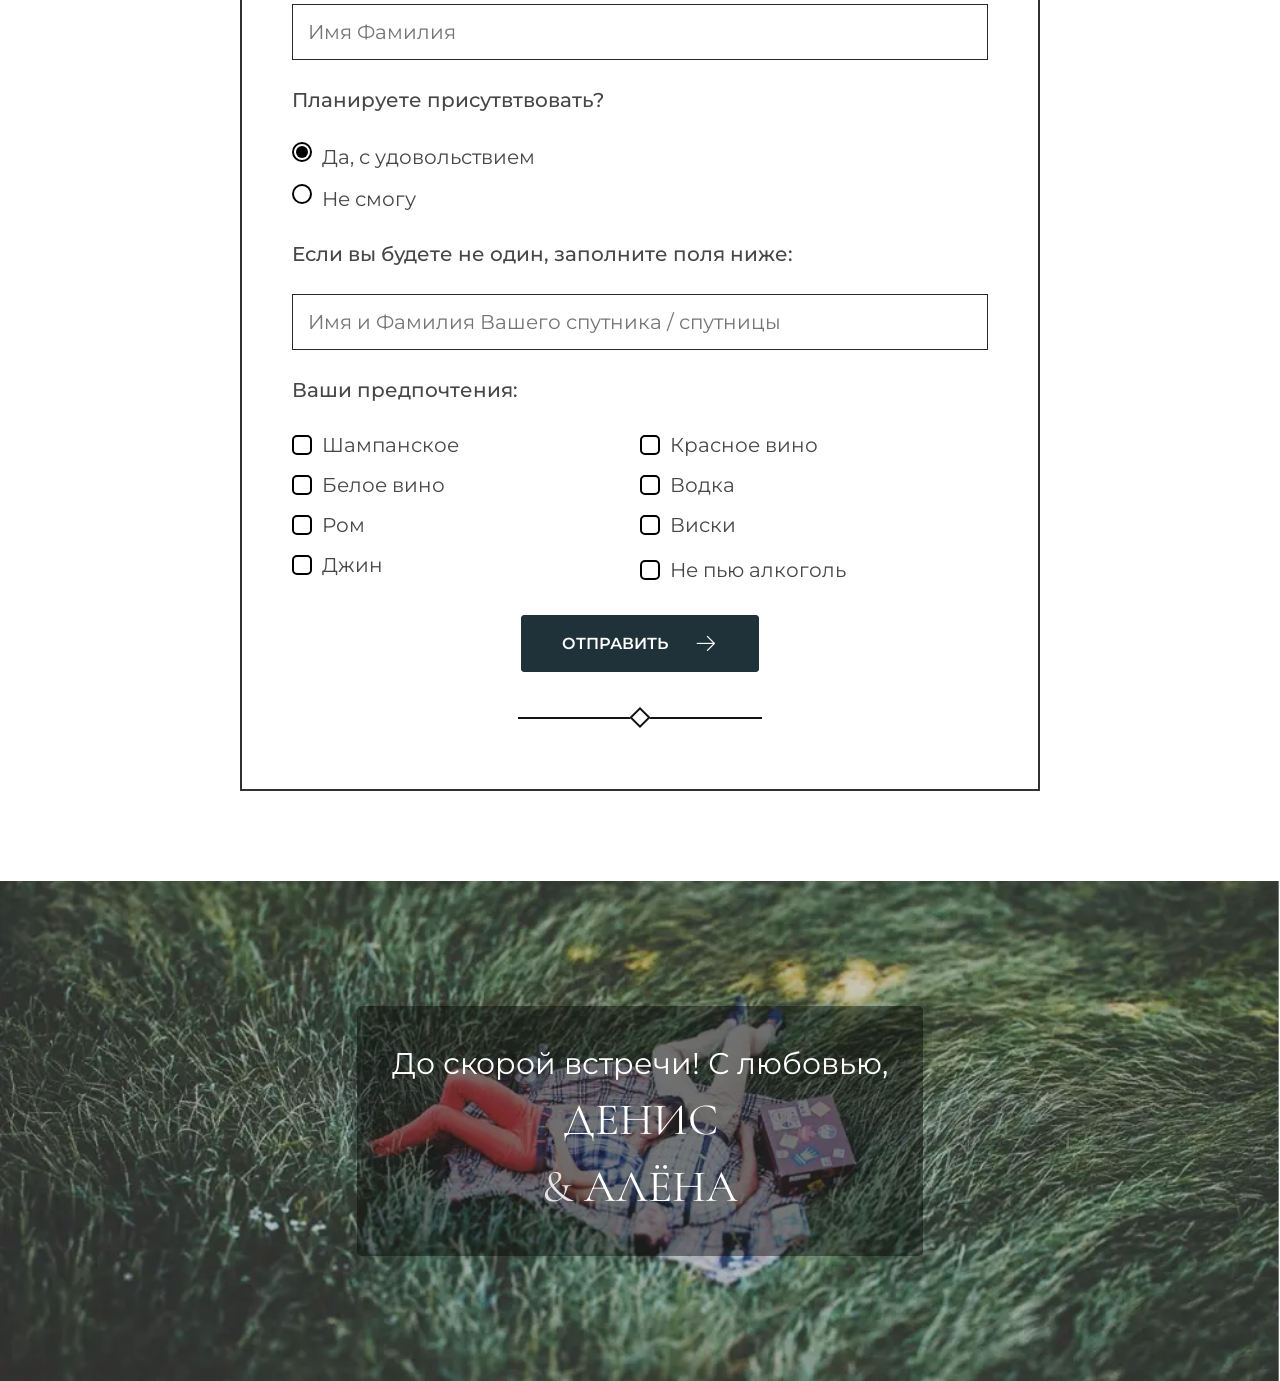
==== commit 33c9bf5d: "Updates" ====
--- a/home.html
+++ b/home.html
@@ -4,7 +4,7 @@
     <meta charset="UTF-8">
     <meta http-equiv="X-UA-Compatible" content="IE=edge">
     <meta name="viewport" content="width=device-width, initial-scale=1.0">
-    <link rel="stylesheet" href="css/style.min.css?_v=20240716223502">
+    <link rel="stylesheet" href="css/style.min.css?_v=20240716223957">
     <link rel="icon" href="/favicon.ico">
     <title>Главная</title>
 </head>
@@ -386,7 +386,7 @@
         </div>
     </div>
 </footer>
-        <script src="js/app.min.js?_v=20240716223502"></script>
+        <script src="js/app.min.js?_v=20240716223957"></script>
     </div>
 </body>
 
--- a/css/style.min.css
+++ b/css/style.min.css
@@ -1 +1 @@
-@charset "UTF-8";@import url(https://fonts.googleapis.com/css?family=Poiret+One:regular&display=swap);@import url(https://fonts.googleapis.com/css?family=Cormorant+Infant:300,300italic,regular,italic,500,500italic,600,600italic,700,700italic&display=swap);@import url(https://fonts.googleapis.com/css?family=Montserrat:100,200,300,regular,500,600,700,800,900,100italic,200italic,300italic,italic,500italic,600italic,700italic,800italic,900italic&display=swap);@font-face{font-family:icons;font-display:swap;src:url(../fonts/icons.woff2) format("woff2"),url(../fonts/icons.woff) format("woff");font-weight:400;font-style:normal}.highlight::before,[class*=_icon-]:before{font-family:icons;font-style:normal;font-weight:400;font-variant:normal;text-transform:none;line-height:1;-webkit-font-smoothing:antialiased;-moz-osx-font-smoothing:grayscale}.icon{font-size:80px}._icon-bine-bocal:before{content:"\e900"}._icon-calendar:before{content:"\e901"}._icon-coctail-bold:before{content:"\e902"}._icon-coctail-lass:before{content:"\e903"}._icon-coctail-light:before{content:"\e904"}._icon-dress:before{content:"\e905"}._icon-file-icons_ring:before{content:"\e906"}._icon-game-icons_ring-box:before{content:"\e907"}._icon-geo:before{content:"\e908"}._icon-geo-loc:before{content:"\e909"}._icon-geoloc-2:before{content:"\e90a"}._icon-geoloc-3:before{content:"\e90b"}._icon-heart:before{content:"\e90c"}._icon-la_ring:before{content:"\e90d"}._icon-arrow-right-light:before{content:"\e90e"}._icon-photo:before{content:"\e90f"}._icon-play:before{content:"\e910"}._icon-plus-light:before{content:"\e911"}._icon-question:before{content:"\e912"}._icon-salyte:before{content:"\e913"}._icon-sound:before{content:"\e914"}*{padding:0;margin:0;border:0}*,:after,:before{-webkit-box-sizing:border-box;box-sizing:border-box}body,html{height:100%;min-width:320px}body{color:#474747;line-height:1.5;font-family:Montserrat;font-size:1.25rem;-ms-text-size-adjust:100%;-moz-text-size-adjust:100%;-webkit-text-size-adjust:100%;-webkit-font-smoothing:antialiased;-moz-osx-font-smoothing:grayscale}button,input,textarea{font-family:Montserrat;font-size:inherit}button{cursor:pointer;color:inherit;background-color:inherit}a{color:inherit}a:link,a:visited{text-decoration:none}a:hover{text-decoration:none}ul li{list-style:none}img{vertical-align:top}h1,h2,h3,h4,h5,h6{font-weight:inherit;font-size:inherit}.lock body{overflow:hidden;-ms-touch-action:none;touch-action:none}.wrapper{min-height:100%;display:-webkit-box;display:-ms-flexbox;display:flex;-webkit-box-orient:vertical;-webkit-box-direction:normal;-ms-flex-direction:column;flex-direction:column;overflow:hidden}.wrapper>main{-webkit-box-flex:1;-ms-flex:1 1 auto;flex:1 1 auto}.wrapper>*{min-width:0}[class*=__container]{max-width:71.875rem;-webkit-box-sizing:content-box;box-sizing:content-box;margin:0 auto;padding:0 .9375rem}.button{font-weight:600;font-size:16px;color:#fff;-webkit-transition:all .2s ease;transition:all .2s ease;background:#203239;padding:15px 40px;border-radius:3px;border:1px solid #203239;text-transform:uppercase}.button:focus{outline:2px solid #000;outline-offset:3px}.button:hover{opacity:.8;-webkit-box-shadow:0 0 8px 0 rgba(0,0,0,.08);box-shadow:0 0 8px 0 rgba(0,0,0,.08)}.button:active{-webkit-transform:translateY(2px);-ms-transform:translateY(2px);transform:translateY(2px)}.checkbox{position:relative}.checkbox__item{display:-webkit-box;display:-ms-flexbox;display:flex;-webkit-box-align:center;-ms-flex-align:center;align-items:center}.checkbox__item:not(:last-child){margin-bottom:10px}.checkbox__input{position:absolute;top:0;left:0;opacity:0}.checkbox__input:checked+.checkbox__label::after{-webkit-transform:scale(1);-ms-transform:scale(1);transform:scale(1)}.checkbox__label{display:-webkit-inline-box;display:-ms-inline-flexbox;display:inline-flex;-webkit-column-gap:10px;-moz-column-gap:10px;column-gap:10px;-webkit-box-align:center;-ms-flex-align:center;align-items:center;position:relative}.checkbox__label::before{content:"";-webkit-box-flex:0;-ms-flex:0 0 20px;flex:0 0 20px;height:20px;border:2px solid #000;border-radius:5px;cursor:pointer}.checkbox__label::after{content:"";cursor:pointer;position:absolute;top:9px;left:4px;width:12px;height:12px;border-radius:3px;background-color:#000;-webkit-transition:-webkit-transform .3s ease;transition:-webkit-transform .3s ease;transition:transform .3s ease;transition:transform .3s ease,-webkit-transform .3s ease;-webkit-transform:scale(0);-ms-transform:scale(0);transform:scale(0)}.checkbox__text{-webkit-box-flex:0;-ms-flex:0 0 100%;flex:0 0 100%}.radio{position:relative}.radio__item:not(:last-child){margin-bottom:10px}.radio__text{-webkit-box-flex:0;-ms-flex:0 0 100%;flex:0 0 100%}.radio__input{position:absolute;top:0;left:0;opacity:0}.radio__input:checked+.radio__label::after{-webkit-transform:scale(1);-ms-transform:scale(1);transform:scale(1)}.radio__label{display:-webkit-inline-box;display:-ms-inline-flexbox;display:inline-flex;-webkit-column-gap:10px;-moz-column-gap:10px;column-gap:10px;-webkit-box-align:center;-ms-flex-align:center;align-items:center;position:relative;cursor:pointer}.radio__label::before{content:"";cursor:pointer;-webkit-box-flex:0;-ms-flex:0 0 20px;flex:0 0 20px;-ms-flex-item-align:start;align-self:flex-start;height:20px;border:2px solid #000;border-radius:50%}.radio__label::after{content:"";cursor:pointer;position:absolute;top:4px;left:4px;width:12px;height:12px;background-color:#000;-webkit-transition:-webkit-transform .3s ease;transition:-webkit-transform .3s ease;transition:transform .3s ease;transition:transform .3s ease,-webkit-transform .3s ease;-webkit-transform:scale(0);-ms-transform:scale(0);transform:scale(0);border-radius:50%}[class*=-ibg]{position:relative}[class*=-ibg] img{position:absolute;width:100%;height:100%;top:0;left:0;-o-object-fit:cover;object-fit:cover}[class*=-ibg_contain] img{-o-object-fit:contain;object-fit:contain}.title{font-size:70px;font-family:"Cormorant Infant";font-weight:600;line-height:1}.title:not(:last-child){margin-bottom:70px}.text{color:#474747;font-size:18px;line-height:1.5}.text p:not(:last-child){margin-bottom:15px}.decor{position:relative;width:35%;height:2px;margin:20px 0;background-color:#131313}.decor::before{content:"";position:absolute;top:-7px;left:50%;-webkit-transform:translateX(-50%) rotate(45deg);-ms-transform:translateX(-50%) rotate(45deg);transform:translateX(-50%) rotate(45deg);width:15px;height:15px;border:2px solid #131313;background-color:#fff}.black-bg{background-color:#000;color:#fff}.black-bg .section__center{display:-webkit-box;display:-ms-flexbox;display:flex;-webkit-box-orient:vertical;-webkit-box-direction:normal;-ms-flex-direction:column;flex-direction:column}.black-bg .decor{background-color:#fff;-ms-flex-item-align:center;-ms-grid-row-align:center;align-self:center;margin-bottom:60px}.black-bg .decor::before{background-color:#000;border:2px solid #fff}.no-webp .bg-img{background:url(/img/wait/bg.png) 0 0 repeat}.bg-img{position:relative;z-index:2}.name{display:-webkit-box;display:-ms-flexbox;display:flex;-webkit-box-orient:vertical;-webkit-box-direction:normal;-ms-flex-direction:column;flex-direction:column;font-family:"Cormorant Infant";font-size:120px;text-shadow:4px 4px 8px 0 rgba(34,60,80,.2)}.name__one{-webkit-transition:all .8s ease .4s;transition:all .8s ease .4s;-webkit-transform:translateY(100%);-ms-transform:translateY(100%);transform:translateY(100%);opacity:0;line-height:.8}._animation-start .name__one{-webkit-transform:translate(0,0);-ms-transform:translate(0,0);transform:translate(0,0);opacity:1}.name__two{-webkit-transition:all .8s ease;transition:all .8s ease;-webkit-transform:translateY(100%);-ms-transform:translateY(100%);transform:translateY(100%);opacity:0}._animation-start .name__two{-webkit-transform:translate(0,0);-ms-transform:translate(0,0);transform:translate(0,0);opacity:1}._anim-items._animation-start{-webkit-transform:translate(0,0);-ms-transform:translate(0,0);transform:translate(0,0);opacity:1}.header{position:relative;width:100%;height:100vh;text-transform:uppercase;padding:50px 0;overflow:hidden}.header::after{content:"";position:absolute;top:0;left:0;width:100%;height:100%;background-color:rgba(48,48,48,.3098039216);z-index:2}.header img{position:absolute;top:0;left:0;width:120%;height:100%;-o-object-fit:cover;object-fit:cover;-webkit-animation:scale 20s infinite ease-in-out;animation:scale 20s infinite ease-in-out}.header__container{position:relative;z-index:3;height:100%}.header__body{color:#fff;display:-webkit-box;display:-ms-flexbox;display:flex;-webkit-box-orient:vertical;-webkit-box-direction:normal;-ms-flex-direction:column;flex-direction:column;-webkit-box-pack:justify;-ms-flex-pack:justify;justify-content:space-between;height:100%;line-height:1.2}.header__top{font-size:35px;text-align:center;font-family:"Cormorant Infant";-webkit-transition:all .8s ease;transition:all .8s ease;-webkit-transform:translateY(-120%);-ms-transform:translateY(-120%);transform:translateY(-120%);opacity:0}._animation-start .header__top{-webkit-transform:translate(0,0);-ms-transform:translate(0,0);transform:translate(0,0);opacity:1}.header__date{font-size:35px;font-weight:300;-webkit-transition:all .8s ease;transition:all .8s ease;-webkit-transform:translateY(120%);-ms-transform:translateY(120%);transform:translateY(120%);opacity:0}._animation-start .header__date{-webkit-transform:translate(0,0);-ms-transform:translate(0,0);transform:translate(0,0);opacity:1}.audio{position:absolute;top:30%;right:0;text-transform:none;display:-webkit-box;display:-ms-flexbox;display:flex;-webkit-box-orient:vertical;-webkit-box-direction:normal;-ms-flex-direction:column;flex-direction:column;-webkit-box-align:center;-ms-flex-align:center;align-items:center}.audio__button{width:75px;height:75px;background-color:#000;border-radius:50%;opacity:.7;-webkit-transition:all .3s ease;transition:all .3s ease;-webkit-transform:scale(1);-ms-transform:scale(1);transform:scale(1)}.audio__button:not(:last-child){margin-bottom:10px}.audio__button span::before{font-size:35px}.audio__text{font-size:15px}@-webkit-keyframes scale{from{-webkit-transform:scale(1);transform:scale(1)}50%{-webkit-transform:scale(1.3);transform:scale(1.3)}to{-webkit-transform:scale(1);transform:scale(1)}}@keyframes scale{from{-webkit-transform:scale(1);transform:scale(1)}50%{-webkit-transform:scale(1.3);transform:scale(1.3)}to{-webkit-transform:scale(1);transform:scale(1)}}.footer{position:relative;height:500px}.footer img{position:absolute;top:0;left:0;width:100%;height:100%;-o-object-fit:cover;object-fit:cover}.footer__container{display:-webkit-box;display:-ms-flexbox;display:flex;height:100%;-webkit-box-orient:vertical;-webkit-box-direction:normal;-ms-flex-direction:column;flex-direction:column;-webkit-box-align:center;-ms-flex-align:center;align-items:center;-webkit-box-pack:center;-ms-flex-pack:center;justify-content:center}.footer__body{max-width:800px;position:relative;padding:35px;font-size:30px;text-align:center;color:#fff;background-color:rgba(0,0,0,.4196078431);border-radius:5px}.footer__names{font-family:"Cormorant Infant";text-transform:uppercase;font-size:45px}.footer__names span{color:#e4e4e4}.section{padding:90px 0}.section__body{display:-webkit-box;display:-ms-flexbox;display:flex;-webkit-box-align:center;-ms-flex-align:center;align-items:center;gap:40px}.section__left{-webkit-box-flex:0;-ms-flex:0 0 calc(40% - 20px);flex:0 0 calc(40% - 20px)}.moment .section__left img{width:100%}.section__right{-webkit-box-flex:0;-ms-flex:0 0 calc(60% - 20px);flex:0 0 calc(60% - 20px)}.section__right .decor{margin:45px 0}.section__center .title{text-align:center}.section__title{-webkit-transition:all .8s ease;transition:all .8s ease;-webkit-transform:translateY(120%);-ms-transform:translateY(120%);transform:translateY(120%);opacity:0}._animation-start .section__title{-webkit-transform:translate(0,0);-ms-transform:translate(0,0);transform:translate(0,0);opacity:1}.section__text{-webkit-transition:all .8s ease;transition:all .8s ease;-webkit-transform:translateY(120%);-ms-transform:translateY(120%);transform:translateY(120%);opacity:0}._animation-start .section__text{-webkit-transform:translate(0,0);-ms-transform:translate(0,0);transform:translate(0,0);opacity:1}table{border-collapse:collapse;width:100%}td,th{padding:10px;text-align:center}th{color:#292929}.highlight{position:relative;color:#fff;font-weight:700}.highlight::before{position:absolute;top:0;left:0;font-size:48px;content:"\e90c";color:red;z-index:-1}.date{display:-webkit-box;display:-ms-flexbox;display:flex;-webkit-box-pack:end;-ms-flex-pack:end;justify-content:flex-end}.date__body{width:80%;position:relative;border:2px solid #2c2c2c;padding:30px;display:-webkit-box;display:-ms-flexbox;display:flex;-webkit-box-orient:vertical;-webkit-box-direction:normal;-ms-flex-direction:column;flex-direction:column;-webkit-box-align:center;-ms-flex-align:center;align-items:center;background-color:inherit}.date__body::after{content:"";position:absolute;border:1px solid #000;width:100%;height:100%;top:-15px;right:-30px;z-index:-1;-webkit-transform:rotate(7deg);-ms-transform:rotate(7deg);transform:rotate(7deg)}.date__calendar{margin-bottom:25px}.date__title{font-size:35px}.date__title:not(:last-child){margin-bottom:15px}.date__marry-date{position:relative;font-weight:600}.date__marry-date::after,.date__marry-date::before{content:"";position:absolute;top:50%;-webkit-transform:translateY(-50%);-ms-transform:translateY(-50%);transform:translateY(-50%);width:25px;background-color:#000;height:1px}.date__marry-date::before{left:-45px}.date__marry-date::after{right:-45px}.location .section__container{max-width:800px}.location .section__title{text-align:center}.location__body{display:-webkit-box;display:-ms-flexbox;display:flex;-webkit-box-orient:vertical;-webkit-box-direction:normal;-ms-flex-direction:column;flex-direction:column}.location__image{-ms-flex-item-align:center;-ms-grid-row-align:center;align-self:center;text-align:center}.location__image img{max-width:100%}.location__image:not(:last-child){margin-bottom:35px}.location__info{display:-webkit-box;display:-ms-flexbox;display:flex;-webkit-box-pack:justify;-ms-flex-pack:justify;justify-content:space-between;-webkit-box-align:center;-ms-flex-align:center;align-items:center}.location__title{font-size:40px}.location__title:not(:last-child){margin-bottom:15px}.location__sub-title:not(:last-child){margin-bottom:25px}.location__time{font-weight:600}.location__button{display:-webkit-box;display:-ms-flexbox;display:flex;-webkit-box-orient:horizontal;-webkit-box-direction:reverse;-ms-flex-direction:row-reverse;flex-direction:row-reverse;-webkit-box-align:center;-ms-flex-align:center;align-items:center}.location__button::before{font-size:25px;margin-left:25px}.timming__items{display:-webkit-box;display:-ms-flexbox;display:flex;margin:0 -35px;-ms-flex-wrap:wrap;flex-wrap:wrap}.timming__item{-webkit-box-flex:0;-ms-flex:0 0 25%;flex:0 0 25%;padding:0 35px;display:-webkit-box;display:-ms-flexbox;display:flex;-webkit-box-orient:vertical;-webkit-box-direction:normal;-ms-flex-direction:column;flex-direction:column;-webkit-box-align:center;-ms-flex-align:center;align-items:center}.timming__image{margin-bottom:20px}.timming__text{width:100%;padding-top:30px;text-align:center;border-top:7px dotted #000}.timming__label{font-size:40px}.timming__label:not(:last-child){margin-bottom:15px}.timming__value{font-size:30px}.dress-code__text{text-align:center}.dress-code__text:not(:last-child){margin-bottom:50px}.dress-code__items{display:-webkit-box;display:-ms-flexbox;display:flex;-webkit-box-pack:center;-ms-flex-pack:center;justify-content:center}.dress-code__item{position:relative;background-color:#fdfdfd;width:140px;height:140px;border-radius:50%;border:7px dotted #2c2c2c}.dress-code__item::before{content:"";position:absolute;top:50%;-webkit-transform:translateX(-50%) translateY(-50%);-ms-transform:translateX(-50%) translateY(-50%);transform:translateX(-50%) translateY(-50%);left:50%;padding:57px;border-radius:50%}.dress-code__item:nth-child(1)::before{background:-webkit-gradient(linear,left top,right top,from(#f2b3ff),to(#afb4f3));background:linear-gradient(90deg,#f2b3ff,#afb4f3)}.dress-code__item:nth-child(2)::before{background:-webkit-gradient(linear,left top,right top,from(#afb4f3),to(#f2b3ff));background:linear-gradient(90deg,#afb4f3,#f2b3ff)}.dress-code__item:nth-child(3)::before{background:-webkit-gradient(linear,left top,right top,from(#f2b3ff),to(#8665ba));background:linear-gradient(90deg,#f2b3ff,#8665ba)}.dress-code__item:nth-child(4)::before{background:-webkit-gradient(linear,left top,right top,from(#8665ba),to(#00bbc9));background:linear-gradient(90deg,#8665ba,#00bbc9)}.dress-code__item:not(:last-child){margin-right:60px}.timer__items{display:-webkit-box;display:-ms-flexbox;display:flex;-webkit-box-pack:center;-ms-flex-pack:center;justify-content:center;font-size:50px}.timer__item{display:-webkit-box;display:-ms-flexbox;display:flex;-webkit-box-orient:vertical;-webkit-box-direction:normal;-ms-flex-direction:column;flex-direction:column;text-align:center}.timer__item:not(:last-child){margin-right:30px}.timer__label{font-size:.8em}.contacts .section__container{max-width:800px}.contacts__body{border:2px solid #313131;padding:50px;text-align:center;display:-webkit-box;display:-ms-flexbox;display:flex;-webkit-box-orient:vertical;-webkit-box-direction:normal;-ms-flex-direction:column;flex-direction:column}.contacts__body>:not(:last-child){margin-bottom:25px}.contacts__text{font-size:20px}.contacts__name{font-size:40px}.contacts__phone{font-size:30px}.contacts__button{-ms-flex-item-align:center;-ms-grid-row-align:center;align-self:center;display:-webkit-box;display:-ms-flexbox;display:flex;-webkit-box-orient:horizontal;-webkit-box-direction:reverse;-ms-flex-direction:row-reverse;flex-direction:row-reverse;-webkit-box-align:center;-ms-flex-align:center;align-items:center}.contacts__button::before{font-size:25px;margin-left:25px}.guest-form .section__container{max-width:800px}.guest-form__body{width:100%}.guest-form__header{text-align:center;margin-bottom:35px}.guest-form__sub-title{font-size:30px}.guest-form__sub-title:not(:last-child){margin-bottom:25px}.guest-form__deadline{font-size:30px}.no-webp .form-registration{background:url(/img/wait/bg.png) 0 0 repeat}.form-registration{position:relative;z-index:2;border:2px solid #313131;padding:50px;display:-webkit-box;display:-ms-flexbox;display:flex;-webkit-box-orient:vertical;-webkit-box-direction:normal;-ms-flex-direction:column;flex-direction:column;-webkit-box-pack:center;-ms-flex-pack:center;justify-content:center}.form-registration .decor{-ms-flex-item-align:center;-ms-grid-row-align:center;align-self:center}.form-registration>:not(:last-child){margin-bottom:25px}.form-registration__text{font-weight:500;font-size:20px}.form-registration__line{width:100%}.form-registration__input{width:100%;padding:15px;background-color:inherit;border:1px solid #292929}.form-registration__checkbox{display:-ms-grid;display:grid;-ms-grid-columns:1fr 1fr;grid-template-columns:1fr 1fr;-ms-grid-rows:1fr 1fr;grid-template-rows:1fr 1fr}.form-registration__button{-ms-flex-item-align:center;-ms-grid-row-align:center;align-self:center;display:-webkit-box;display:-ms-flexbox;display:flex;-webkit-box-orient:horizontal;-webkit-box-direction:reverse;-ms-flex-direction:row-reverse;flex-direction:row-reverse;-webkit-box-align:center;-ms-flex-align:center;align-items:center}.form-registration__button::before{font-size:25px;margin-left:25px}@media (max-width:1145.98px){.icon{font-size:65px}}@media (max-width:73.75em){.title{font-size:50px}.title:not(:last-child){margin-bottom:40px}.timming__label{font-size:30px}.timming__value{font-size:25px}.timer__items{font-size:40px}}@media (max-width:61.99875em){.name{font-size:90px}.name{text-align:center}.header__top{font-size:27px}.header__date{text-align:center;font-size:28px}.audio{left:50%;-webkit-transform:translateX(-50%);-ms-transform:translateX(-50%);transform:translateX(-50%)}.footer__body{padding:25px 15px}.section__body{gap:10px}.section__left{-webkit-box-flex:0;-ms-flex:0 0 calc(40% - 5px);flex:0 0 calc(40% - 5px)}.section__right{-webkit-box-flex:0;-ms-flex:0 0 calc(60% - 5px);flex:0 0 calc(60% - 5px)}.highlight::before{top:-1px;font-size:42px}.date{-webkit-box-pack:center;-ms-flex-pack:center;justify-content:center}.date__body{font-size:15px}.date__body::after{display:none}.location__title{font-size:35px}.timming__item{-webkit-box-flex:0;-ms-flex:0 0 50%;flex:0 0 50%;margin-top:50px}.dress-code__item:nth-child(2){-webkit-transform:translateY(20%);-ms-transform:translateY(20%);transform:translateY(20%)}.dress-code__item:nth-child(3){-webkit-transform:translateY(20%);-ms-transform:translateY(20%);transform:translateY(20%)}.dress-code__item:not(:last-child){margin-right:35px}.timer__items{font-size:33px}}@media (max-width:47.99875em){.name{font-size:60px}.header__top{font-size:20px}.section__body{-webkit-box-orient:vertical;-webkit-box-direction:normal;-ms-flex-direction:column;flex-direction:column;text-align:center;gap:40px}.section__right .decor{margin:0 auto;margin-top:35px;margin-bottom:35px}.date__body{width:100%}.location__info{-webkit-box-align:start;-ms-flex-align:start;align-items:flex-start;-webkit-box-orient:vertical;-webkit-box-direction:normal;-ms-flex-direction:column;flex-direction:column}.location__text:not(:last-child){margin-bottom:35px}.timming__items{-webkit-box-pack:center;-ms-flex-pack:center;justify-content:center}.timming__item{-webkit-box-flex:0;-ms-flex:0 0 60%;flex:0 0 60%}.timming__item{padding-bottom:35px;margin-top:10px}.timming__item:not(:last-child){margin-bottom:35px;border-bottom:7px dotted #000}.timming__text{border:0;padding-top:0}.timming__label{font-size:45px}.dress-code__items{display:-ms-grid;display:grid;-ms-grid-columns:1fr 1fr;grid-template-columns:1fr 1fr;gap:40px;justify-items:center}.dress-code__item:nth-child(2){-webkit-transform:translate(0);-ms-transform:translate(0);transform:translate(0)}.dress-code__item:nth-child(3){-webkit-transform:translate(0);-ms-transform:translate(0);transform:translate(0)}.dress-code__item:not(:last-child){margin-right:0}.timer__items{font-size:28px}.timer__item:not(:last-child){margin-right:15px}.contacts__body{padding:50px 30px}.guest-form__sub-title{font-size:22px}.guest-form__deadline{font-size:22px}.form-registration{padding:20px}}@media (max-width:29.99875em){td,th{padding:7px}.highlight::before{top:-3px;left:-3px}.date__body{padding:5px 15px}.dress-code__item{width:100px;height:100px;border:4px dotted #2c2c2c}.dress-code__item::before{padding:45px}.timer__items{font-size:22px}.timer__item:not(:last-child){margin-right:7px}.form-registration__checkbox{-ms-grid-columns:1fr;grid-template-columns:1fr}}@media (any-hover:hover){.audio__button:hover{-webkit-transform:scale(1.05);-ms-transform:scale(1.05);transform:scale(1.05)}}.webp .bg-img{background:url(/img/wait/bg.webp) 0 0 repeat}.webp .form-registration{background:url(/img/wait/bg.webp) 0 0 repeat}+@charset "UTF-8";@import url(https://fonts.googleapis.com/css?family=Poiret+One:regular&display=swap);@import url(https://fonts.googleapis.com/css?family=Cormorant+Infant:300,300italic,regular,italic,500,500italic,600,600italic,700,700italic&display=swap);@import url(https://fonts.googleapis.com/css?family=Montserrat:100,200,300,regular,500,600,700,800,900,100italic,200italic,300italic,italic,500italic,600italic,700italic,800italic,900italic&display=swap);@font-face{font-family:icons;font-display:swap;src:url(../fonts/icons.woff2) format("woff2"),url(../fonts/icons.woff) format("woff");font-weight:400;font-style:normal}.highlight::before,[class*=_icon-]:before{font-family:icons;font-style:normal;font-weight:400;font-variant:normal;text-transform:none;line-height:1;-webkit-font-smoothing:antialiased;-moz-osx-font-smoothing:grayscale}.icon{font-size:80px}._icon-bine-bocal:before{content:"\e900"}._icon-calendar:before{content:"\e901"}._icon-coctail-bold:before{content:"\e902"}._icon-coctail-lass:before{content:"\e903"}._icon-coctail-light:before{content:"\e904"}._icon-dress:before{content:"\e905"}._icon-file-icons_ring:before{content:"\e906"}._icon-game-icons_ring-box:before{content:"\e907"}._icon-geo:before{content:"\e908"}._icon-geo-loc:before{content:"\e909"}._icon-geoloc-2:before{content:"\e90a"}._icon-geoloc-3:before{content:"\e90b"}._icon-heart:before{content:"\e90c"}._icon-la_ring:before{content:"\e90d"}._icon-arrow-right-light:before{content:"\e90e"}._icon-photo:before{content:"\e90f"}._icon-play:before{content:"\e910"}._icon-plus-light:before{content:"\e911"}._icon-question:before{content:"\e912"}._icon-salyte:before{content:"\e913"}._icon-sound:before{content:"\e914"}*{padding:0;margin:0;border:0}*,:after,:before{-webkit-box-sizing:border-box;box-sizing:border-box}body,html{height:100%;min-width:320px}body{color:#474747;line-height:1.5;font-family:Montserrat;font-size:1.25rem;-ms-text-size-adjust:100%;-moz-text-size-adjust:100%;-webkit-text-size-adjust:100%;-webkit-font-smoothing:antialiased;-moz-osx-font-smoothing:grayscale}button,input,textarea{font-family:Montserrat;font-size:inherit}button{cursor:pointer;color:inherit;background-color:inherit}a{color:inherit}a:link,a:visited{text-decoration:none}a:hover{text-decoration:none}ul li{list-style:none}img{vertical-align:top}h1,h2,h3,h4,h5,h6{font-weight:inherit;font-size:inherit}.lock body{overflow:hidden;-ms-touch-action:none;touch-action:none}.wrapper{min-height:100%;display:-webkit-box;display:-ms-flexbox;display:flex;-webkit-box-orient:vertical;-webkit-box-direction:normal;-ms-flex-direction:column;flex-direction:column;overflow:hidden}.wrapper>main{-webkit-box-flex:1;-ms-flex:1 1 auto;flex:1 1 auto}.wrapper>*{min-width:0}[class*=__container]{max-width:71.875rem;-webkit-box-sizing:content-box;box-sizing:content-box;margin:0 auto;padding:0 .9375rem}.button{font-weight:600;font-size:16px;color:#fff;-webkit-transition:all .2s ease;transition:all .2s ease;background:#203239;padding:15px 40px;border-radius:3px;border:1px solid #203239;text-transform:uppercase}.button:focus{outline:2px solid #000;outline-offset:3px}.button:hover{opacity:.8;-webkit-box-shadow:0 0 8px 0 rgba(0,0,0,.08);box-shadow:0 0 8px 0 rgba(0,0,0,.08)}.button:active{-webkit-transform:translateY(2px);-ms-transform:translateY(2px);transform:translateY(2px)}.checkbox{position:relative}.checkbox__item{display:-webkit-box;display:-ms-flexbox;display:flex;-webkit-box-align:center;-ms-flex-align:center;align-items:center}.checkbox__item:not(:last-child){margin-bottom:10px}.checkbox__input{position:absolute;top:0;left:0;opacity:0}.checkbox__input:checked+.checkbox__label::after{-webkit-transform:scale(1);-ms-transform:scale(1);transform:scale(1)}.checkbox__label{display:-webkit-inline-box;display:-ms-inline-flexbox;display:inline-flex;-webkit-column-gap:10px;-moz-column-gap:10px;column-gap:10px;-webkit-box-align:center;-ms-flex-align:center;align-items:center;position:relative}.checkbox__label::before{content:"";-webkit-box-flex:0;-ms-flex:0 0 20px;flex:0 0 20px;height:20px;border:2px solid #000;border-radius:5px;cursor:pointer}.checkbox__label::after{content:"";cursor:pointer;position:absolute;top:9px;left:4px;width:12px;height:12px;border-radius:3px;background-color:#000;-webkit-transition:-webkit-transform .3s ease;transition:-webkit-transform .3s ease;transition:transform .3s ease;transition:transform .3s ease,-webkit-transform .3s ease;-webkit-transform:scale(0);-ms-transform:scale(0);transform:scale(0)}.checkbox__text{-webkit-box-flex:0;-ms-flex:0 0 100%;flex:0 0 100%}.radio{position:relative}.radio__item:not(:last-child){margin-bottom:10px}.radio__text{-webkit-box-flex:0;-ms-flex:0 0 100%;flex:0 0 100%}.radio__input{position:absolute;top:0;left:0;opacity:0}.radio__input:checked+.radio__label::after{-webkit-transform:scale(1);-ms-transform:scale(1);transform:scale(1)}.radio__label{display:-webkit-inline-box;display:-ms-inline-flexbox;display:inline-flex;-webkit-column-gap:10px;-moz-column-gap:10px;column-gap:10px;-webkit-box-align:center;-ms-flex-align:center;align-items:center;position:relative;cursor:pointer}.radio__label::before{content:"";cursor:pointer;-webkit-box-flex:0;-ms-flex:0 0 20px;flex:0 0 20px;-ms-flex-item-align:start;align-self:flex-start;height:20px;border:2px solid #000;border-radius:50%}.radio__label::after{content:"";cursor:pointer;position:absolute;top:4px;left:4px;width:12px;height:12px;background-color:#000;-webkit-transition:-webkit-transform .3s ease;transition:-webkit-transform .3s ease;transition:transform .3s ease;transition:transform .3s ease,-webkit-transform .3s ease;-webkit-transform:scale(0);-ms-transform:scale(0);transform:scale(0);border-radius:50%}[class*=-ibg]{position:relative}[class*=-ibg] img{position:absolute;width:100%;height:100%;top:0;left:0;-o-object-fit:cover;object-fit:cover}[class*=-ibg_contain] img{-o-object-fit:contain;object-fit:contain}.title{font-size:70px;font-family:"Cormorant Infant";font-weight:600;line-height:1}.title:not(:last-child){margin-bottom:70px}.text{color:#474747;font-size:18px;line-height:1.5}.text p:not(:last-child){margin-bottom:15px}.decor{position:relative;width:35%;height:2px;margin:20px 0;background-color:#131313}.decor::before{content:"";position:absolute;top:-7px;left:50%;-webkit-transform:translateX(-50%) rotate(45deg);-ms-transform:translateX(-50%) rotate(45deg);transform:translateX(-50%) rotate(45deg);width:15px;height:15px;border:2px solid #131313;background-color:#fff}.black-bg{background-color:#000;color:#fff}.black-bg .section__center{display:-webkit-box;display:-ms-flexbox;display:flex;-webkit-box-orient:vertical;-webkit-box-direction:normal;-ms-flex-direction:column;flex-direction:column}.black-bg .decor{background-color:#fff;-ms-flex-item-align:center;-ms-grid-row-align:center;align-self:center;margin-bottom:60px}.black-bg .decor::before{background-color:#000;border:2px solid #fff}.no-webp .bg-img{background:url(@img/wait/bg.png) 0 0 repeat}.bg-img{position:relative;z-index:2}.name{display:-webkit-box;display:-ms-flexbox;display:flex;-webkit-box-orient:vertical;-webkit-box-direction:normal;-ms-flex-direction:column;flex-direction:column;font-family:"Cormorant Infant";font-size:120px;text-shadow:4px 4px 8px 0 rgba(34,60,80,.2)}.name__one{-webkit-transition:all .8s ease .4s;transition:all .8s ease .4s;-webkit-transform:translateY(100%);-ms-transform:translateY(100%);transform:translateY(100%);opacity:0;line-height:.8}._animation-start .name__one{-webkit-transform:translate(0,0);-ms-transform:translate(0,0);transform:translate(0,0);opacity:1}.name__two{-webkit-transition:all .8s ease;transition:all .8s ease;-webkit-transform:translateY(100%);-ms-transform:translateY(100%);transform:translateY(100%);opacity:0}._animation-start .name__two{-webkit-transform:translate(0,0);-ms-transform:translate(0,0);transform:translate(0,0);opacity:1}._anim-items._animation-start{-webkit-transform:translate(0,0);-ms-transform:translate(0,0);transform:translate(0,0);opacity:1}.header{position:relative;width:100%;height:100vh;text-transform:uppercase;padding:50px 0;overflow:hidden}.header::after{content:"";position:absolute;top:0;left:0;width:100%;height:100%;background-color:rgba(48,48,48,.3098039216);z-index:2}.header img{position:absolute;top:0;left:0;width:120%;height:100%;-o-object-fit:cover;object-fit:cover;-webkit-animation:scale 20s infinite ease-in-out;animation:scale 20s infinite ease-in-out}.header__container{position:relative;z-index:3;height:100%}.header__body{color:#fff;display:-webkit-box;display:-ms-flexbox;display:flex;-webkit-box-orient:vertical;-webkit-box-direction:normal;-ms-flex-direction:column;flex-direction:column;-webkit-box-pack:justify;-ms-flex-pack:justify;justify-content:space-between;height:100%;line-height:1.2}.header__top{font-size:35px;text-align:center;font-family:"Cormorant Infant";-webkit-transition:all .8s ease;transition:all .8s ease;-webkit-transform:translateY(-120%);-ms-transform:translateY(-120%);transform:translateY(-120%);opacity:0}._animation-start .header__top{-webkit-transform:translate(0,0);-ms-transform:translate(0,0);transform:translate(0,0);opacity:1}.header__date{font-size:35px;font-weight:300;-webkit-transition:all .8s ease;transition:all .8s ease;-webkit-transform:translateY(120%);-ms-transform:translateY(120%);transform:translateY(120%);opacity:0}._animation-start .header__date{-webkit-transform:translate(0,0);-ms-transform:translate(0,0);transform:translate(0,0);opacity:1}.audio{position:absolute;top:30%;right:0;text-transform:none;display:-webkit-box;display:-ms-flexbox;display:flex;-webkit-box-orient:vertical;-webkit-box-direction:normal;-ms-flex-direction:column;flex-direction:column;-webkit-box-align:center;-ms-flex-align:center;align-items:center}.audio__button{width:75px;height:75px;background-color:#000;border-radius:50%;opacity:.7;-webkit-transition:all .3s ease;transition:all .3s ease;-webkit-transform:scale(1);-ms-transform:scale(1);transform:scale(1)}.audio__button:not(:last-child){margin-bottom:10px}.audio__button span::before{font-size:35px}.audio__text{font-size:15px}@-webkit-keyframes scale{from{-webkit-transform:scale(1);transform:scale(1)}50%{-webkit-transform:scale(1.3);transform:scale(1.3)}to{-webkit-transform:scale(1);transform:scale(1)}}@keyframes scale{from{-webkit-transform:scale(1);transform:scale(1)}50%{-webkit-transform:scale(1.3);transform:scale(1.3)}to{-webkit-transform:scale(1);transform:scale(1)}}.footer{position:relative;height:500px}.footer img{position:absolute;top:0;left:0;width:100%;height:100%;-o-object-fit:cover;object-fit:cover}.footer__container{display:-webkit-box;display:-ms-flexbox;display:flex;height:100%;-webkit-box-orient:vertical;-webkit-box-direction:normal;-ms-flex-direction:column;flex-direction:column;-webkit-box-align:center;-ms-flex-align:center;align-items:center;-webkit-box-pack:center;-ms-flex-pack:center;justify-content:center}.footer__body{max-width:800px;position:relative;padding:35px;font-size:30px;text-align:center;color:#fff;background-color:rgba(0,0,0,.4196078431);border-radius:5px}.footer__names{font-family:"Cormorant Infant";text-transform:uppercase;font-size:45px}.footer__names span{color:#e4e4e4}.section{padding:90px 0}.section__body{display:-webkit-box;display:-ms-flexbox;display:flex;-webkit-box-align:center;-ms-flex-align:center;align-items:center;gap:40px}.section__left{-webkit-box-flex:0;-ms-flex:0 0 calc(40% - 20px);flex:0 0 calc(40% - 20px)}.moment .section__left img{width:100%}.section__right{-webkit-box-flex:0;-ms-flex:0 0 calc(60% - 20px);flex:0 0 calc(60% - 20px)}.section__right .decor{margin:45px 0}.section__center .title{text-align:center}.section__title{-webkit-transition:all .8s ease;transition:all .8s ease;-webkit-transform:translateY(120%);-ms-transform:translateY(120%);transform:translateY(120%);opacity:0}._animation-start .section__title{-webkit-transform:translate(0,0);-ms-transform:translate(0,0);transform:translate(0,0);opacity:1}.section__text{-webkit-transition:all .8s ease;transition:all .8s ease;-webkit-transform:translateY(120%);-ms-transform:translateY(120%);transform:translateY(120%);opacity:0}._animation-start .section__text{-webkit-transform:translate(0,0);-ms-transform:translate(0,0);transform:translate(0,0);opacity:1}table{border-collapse:collapse;width:100%}td,th{padding:10px;text-align:center}th{color:#292929}.highlight{position:relative;color:#fff;font-weight:700}.highlight::before{position:absolute;top:0;left:0;font-size:48px;content:"\e90c";color:red;z-index:-1}.date{display:-webkit-box;display:-ms-flexbox;display:flex;-webkit-box-pack:end;-ms-flex-pack:end;justify-content:flex-end}.date__body{width:80%;position:relative;border:2px solid #2c2c2c;padding:30px;display:-webkit-box;display:-ms-flexbox;display:flex;-webkit-box-orient:vertical;-webkit-box-direction:normal;-ms-flex-direction:column;flex-direction:column;-webkit-box-align:center;-ms-flex-align:center;align-items:center;background-color:inherit}.date__body::after{content:"";position:absolute;border:1px solid #000;width:100%;height:100%;top:-15px;right:-30px;z-index:-1;-webkit-transform:rotate(7deg);-ms-transform:rotate(7deg);transform:rotate(7deg)}.date__calendar{margin-bottom:25px}.date__title{font-size:35px}.date__title:not(:last-child){margin-bottom:15px}.date__marry-date{position:relative;font-weight:600}.date__marry-date::after,.date__marry-date::before{content:"";position:absolute;top:50%;-webkit-transform:translateY(-50%);-ms-transform:translateY(-50%);transform:translateY(-50%);width:25px;background-color:#000;height:1px}.date__marry-date::before{left:-45px}.date__marry-date::after{right:-45px}.location .section__container{max-width:800px}.location .section__title{text-align:center}.location__body{display:-webkit-box;display:-ms-flexbox;display:flex;-webkit-box-orient:vertical;-webkit-box-direction:normal;-ms-flex-direction:column;flex-direction:column}.location__image{-ms-flex-item-align:center;-ms-grid-row-align:center;align-self:center;text-align:center}.location__image img{max-width:100%}.location__image:not(:last-child){margin-bottom:35px}.location__info{display:-webkit-box;display:-ms-flexbox;display:flex;-webkit-box-pack:justify;-ms-flex-pack:justify;justify-content:space-between;-webkit-box-align:center;-ms-flex-align:center;align-items:center}.location__title{font-size:40px}.location__title:not(:last-child){margin-bottom:15px}.location__sub-title:not(:last-child){margin-bottom:25px}.location__time{font-weight:600}.location__button{display:-webkit-box;display:-ms-flexbox;display:flex;-webkit-box-orient:horizontal;-webkit-box-direction:reverse;-ms-flex-direction:row-reverse;flex-direction:row-reverse;-webkit-box-align:center;-ms-flex-align:center;align-items:center}.location__button::before{font-size:25px;margin-left:25px}.timming__items{display:-webkit-box;display:-ms-flexbox;display:flex;margin:0 -35px;-ms-flex-wrap:wrap;flex-wrap:wrap}.timming__item{-webkit-box-flex:0;-ms-flex:0 0 25%;flex:0 0 25%;padding:0 35px;display:-webkit-box;display:-ms-flexbox;display:flex;-webkit-box-orient:vertical;-webkit-box-direction:normal;-ms-flex-direction:column;flex-direction:column;-webkit-box-align:center;-ms-flex-align:center;align-items:center}.timming__image{margin-bottom:20px}.timming__text{width:100%;padding-top:30px;text-align:center;border-top:7px dotted #000}.timming__label{font-size:40px}.timming__label:not(:last-child){margin-bottom:15px}.timming__value{font-size:30px}.dress-code__text{text-align:center}.dress-code__text:not(:last-child){margin-bottom:50px}.dress-code__items{display:-webkit-box;display:-ms-flexbox;display:flex;-webkit-box-pack:center;-ms-flex-pack:center;justify-content:center}.dress-code__item{position:relative;background-color:#fdfdfd;width:140px;height:140px;border-radius:50%;border:7px dotted #2c2c2c}.dress-code__item::before{content:"";position:absolute;top:50%;-webkit-transform:translateX(-50%) translateY(-50%);-ms-transform:translateX(-50%) translateY(-50%);transform:translateX(-50%) translateY(-50%);left:50%;padding:57px;border-radius:50%}.dress-code__item:nth-child(1)::before{background:-webkit-gradient(linear,left top,right top,from(#f2b3ff),to(#afb4f3));background:linear-gradient(90deg,#f2b3ff,#afb4f3)}.dress-code__item:nth-child(2)::before{background:-webkit-gradient(linear,left top,right top,from(#afb4f3),to(#f2b3ff));background:linear-gradient(90deg,#afb4f3,#f2b3ff)}.dress-code__item:nth-child(3)::before{background:-webkit-gradient(linear,left top,right top,from(#f2b3ff),to(#8665ba));background:linear-gradient(90deg,#f2b3ff,#8665ba)}.dress-code__item:nth-child(4)::before{background:-webkit-gradient(linear,left top,right top,from(#8665ba),to(#00bbc9));background:linear-gradient(90deg,#8665ba,#00bbc9)}.dress-code__item:not(:last-child){margin-right:60px}.timer__items{display:-webkit-box;display:-ms-flexbox;display:flex;-webkit-box-pack:center;-ms-flex-pack:center;justify-content:center;font-size:50px}.timer__item{display:-webkit-box;display:-ms-flexbox;display:flex;-webkit-box-orient:vertical;-webkit-box-direction:normal;-ms-flex-direction:column;flex-direction:column;text-align:center}.timer__item:not(:last-child){margin-right:30px}.timer__label{font-size:.8em}.contacts .section__container{max-width:800px}.contacts__body{border:2px solid #313131;padding:50px;text-align:center;display:-webkit-box;display:-ms-flexbox;display:flex;-webkit-box-orient:vertical;-webkit-box-direction:normal;-ms-flex-direction:column;flex-direction:column}.contacts__body>:not(:last-child){margin-bottom:25px}.contacts__text{font-size:20px}.contacts__name{font-size:40px}.contacts__phone{font-size:30px}.contacts__button{-ms-flex-item-align:center;-ms-grid-row-align:center;align-self:center;display:-webkit-box;display:-ms-flexbox;display:flex;-webkit-box-orient:horizontal;-webkit-box-direction:reverse;-ms-flex-direction:row-reverse;flex-direction:row-reverse;-webkit-box-align:center;-ms-flex-align:center;align-items:center}.contacts__button::before{font-size:25px;margin-left:25px}.guest-form .section__container{max-width:800px}.guest-form__body{width:100%}.guest-form__header{text-align:center;margin-bottom:35px}.guest-form__sub-title{font-size:30px}.guest-form__sub-title:not(:last-child){margin-bottom:25px}.guest-form__deadline{font-size:30px}.no-webp .form-registration{background:url(/img/wait/bg.png) 0 0 repeat}.form-registration{position:relative;z-index:2;border:2px solid #313131;padding:50px;display:-webkit-box;display:-ms-flexbox;display:flex;-webkit-box-orient:vertical;-webkit-box-direction:normal;-ms-flex-direction:column;flex-direction:column;-webkit-box-pack:center;-ms-flex-pack:center;justify-content:center}.form-registration .decor{-ms-flex-item-align:center;-ms-grid-row-align:center;align-self:center}.form-registration>:not(:last-child){margin-bottom:25px}.form-registration__text{font-weight:500;font-size:20px}.form-registration__line{width:100%}.form-registration__input{width:100%;padding:15px;background-color:inherit;border:1px solid #292929}.form-registration__checkbox{display:-ms-grid;display:grid;-ms-grid-columns:1fr 1fr;grid-template-columns:1fr 1fr;-ms-grid-rows:1fr 1fr;grid-template-rows:1fr 1fr}.form-registration__button{-ms-flex-item-align:center;-ms-grid-row-align:center;align-self:center;display:-webkit-box;display:-ms-flexbox;display:flex;-webkit-box-orient:horizontal;-webkit-box-direction:reverse;-ms-flex-direction:row-reverse;flex-direction:row-reverse;-webkit-box-align:center;-ms-flex-align:center;align-items:center}.form-registration__button::before{font-size:25px;margin-left:25px}@media (max-width:1145.98px){.icon{font-size:65px}}@media (max-width:73.75em){.title{font-size:50px}.title:not(:last-child){margin-bottom:40px}.timming__label{font-size:30px}.timming__value{font-size:25px}.timer__items{font-size:40px}}@media (max-width:61.99875em){.name{font-size:90px}.name{text-align:center}.header__top{font-size:27px}.header__date{text-align:center;font-size:28px}.audio{left:50%;-webkit-transform:translateX(-50%);-ms-transform:translateX(-50%);transform:translateX(-50%)}.footer__body{padding:25px 15px}.section__body{gap:10px}.section__left{-webkit-box-flex:0;-ms-flex:0 0 calc(40% - 5px);flex:0 0 calc(40% - 5px)}.section__right{-webkit-box-flex:0;-ms-flex:0 0 calc(60% - 5px);flex:0 0 calc(60% - 5px)}.highlight::before{top:-1px;font-size:42px}.date{-webkit-box-pack:center;-ms-flex-pack:center;justify-content:center}.date__body{font-size:15px}.date__body::after{display:none}.location__title{font-size:35px}.timming__item{-webkit-box-flex:0;-ms-flex:0 0 50%;flex:0 0 50%;margin-top:50px}.dress-code__item:nth-child(2){-webkit-transform:translateY(20%);-ms-transform:translateY(20%);transform:translateY(20%)}.dress-code__item:nth-child(3){-webkit-transform:translateY(20%);-ms-transform:translateY(20%);transform:translateY(20%)}.dress-code__item:not(:last-child){margin-right:35px}.timer__items{font-size:33px}}@media (max-width:47.99875em){.name{font-size:60px}.header__top{font-size:20px}.section__body{-webkit-box-orient:vertical;-webkit-box-direction:normal;-ms-flex-direction:column;flex-direction:column;text-align:center;gap:40px}.section__right .decor{margin:0 auto;margin-top:35px;margin-bottom:35px}.date__body{width:100%}.location__info{-webkit-box-align:start;-ms-flex-align:start;align-items:flex-start;-webkit-box-orient:vertical;-webkit-box-direction:normal;-ms-flex-direction:column;flex-direction:column}.location__text:not(:last-child){margin-bottom:35px}.timming__items{-webkit-box-pack:center;-ms-flex-pack:center;justify-content:center}.timming__item{-webkit-box-flex:0;-ms-flex:0 0 60%;flex:0 0 60%}.timming__item{padding-bottom:35px;margin-top:10px}.timming__item:not(:last-child){margin-bottom:35px;border-bottom:7px dotted #000}.timming__text{border:0;padding-top:0}.timming__label{font-size:45px}.dress-code__items{display:-ms-grid;display:grid;-ms-grid-columns:1fr 1fr;grid-template-columns:1fr 1fr;gap:40px;justify-items:center}.dress-code__item:nth-child(2){-webkit-transform:translate(0);-ms-transform:translate(0);transform:translate(0)}.dress-code__item:nth-child(3){-webkit-transform:translate(0);-ms-transform:translate(0);transform:translate(0)}.dress-code__item:not(:last-child){margin-right:0}.timer__items{font-size:28px}.timer__item:not(:last-child){margin-right:15px}.contacts__body{padding:50px 30px}.guest-form__sub-title{font-size:22px}.guest-form__deadline{font-size:22px}.form-registration{padding:20px}}@media (max-width:29.99875em){td,th{padding:7px}.highlight::before{top:-3px;left:-3px}.date__body{padding:5px 15px}.dress-code__item{width:100px;height:100px;border:4px dotted #2c2c2c}.dress-code__item::before{padding:45px}.timer__items{font-size:22px}.timer__item:not(:last-child){margin-right:7px}.form-registration__checkbox{-ms-grid-columns:1fr;grid-template-columns:1fr}}@media (any-hover:hover){.audio__button:hover{-webkit-transform:scale(1.05);-ms-transform:scale(1.05);transform:scale(1.05)}}.webp .bg-img{background:url(@img/wait/bg.webp) 0 0 repeat}.webp .form-registration{background:url(/img/wait/bg.webp) 0 0 repeat}
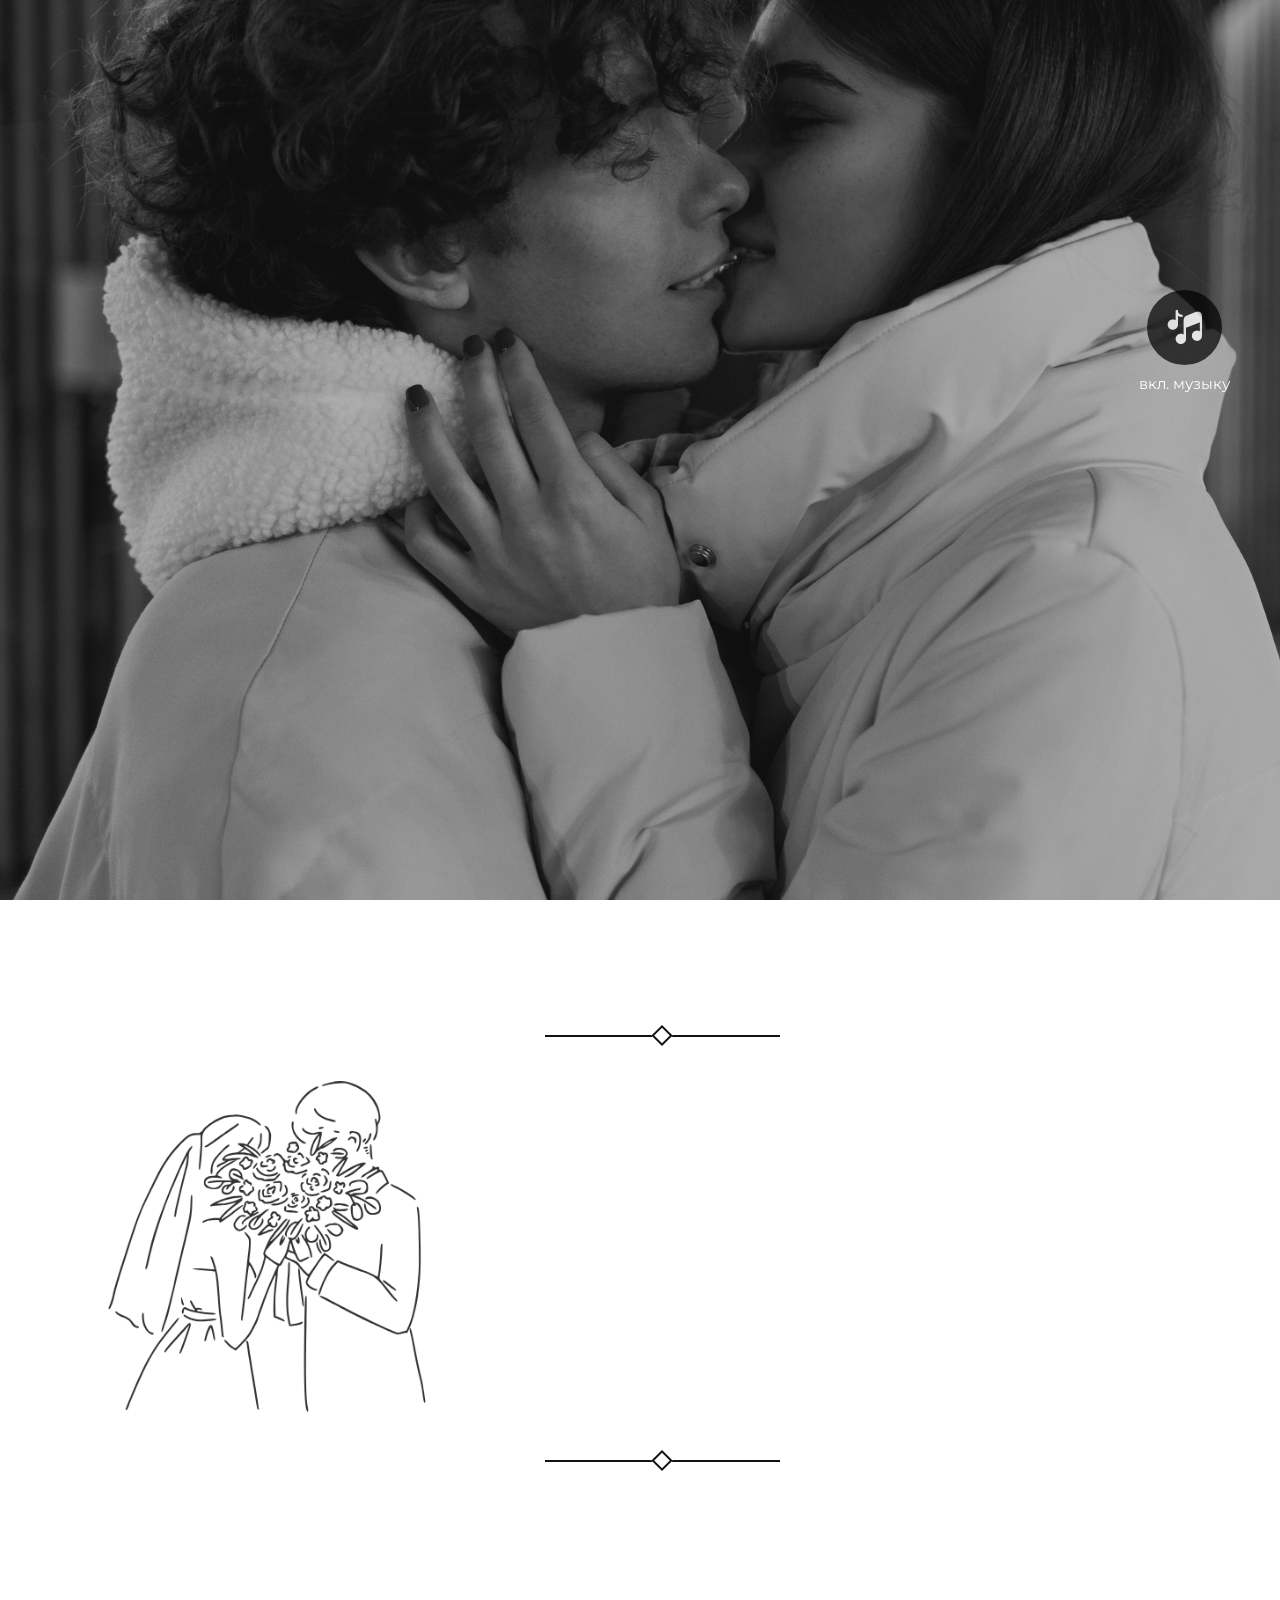
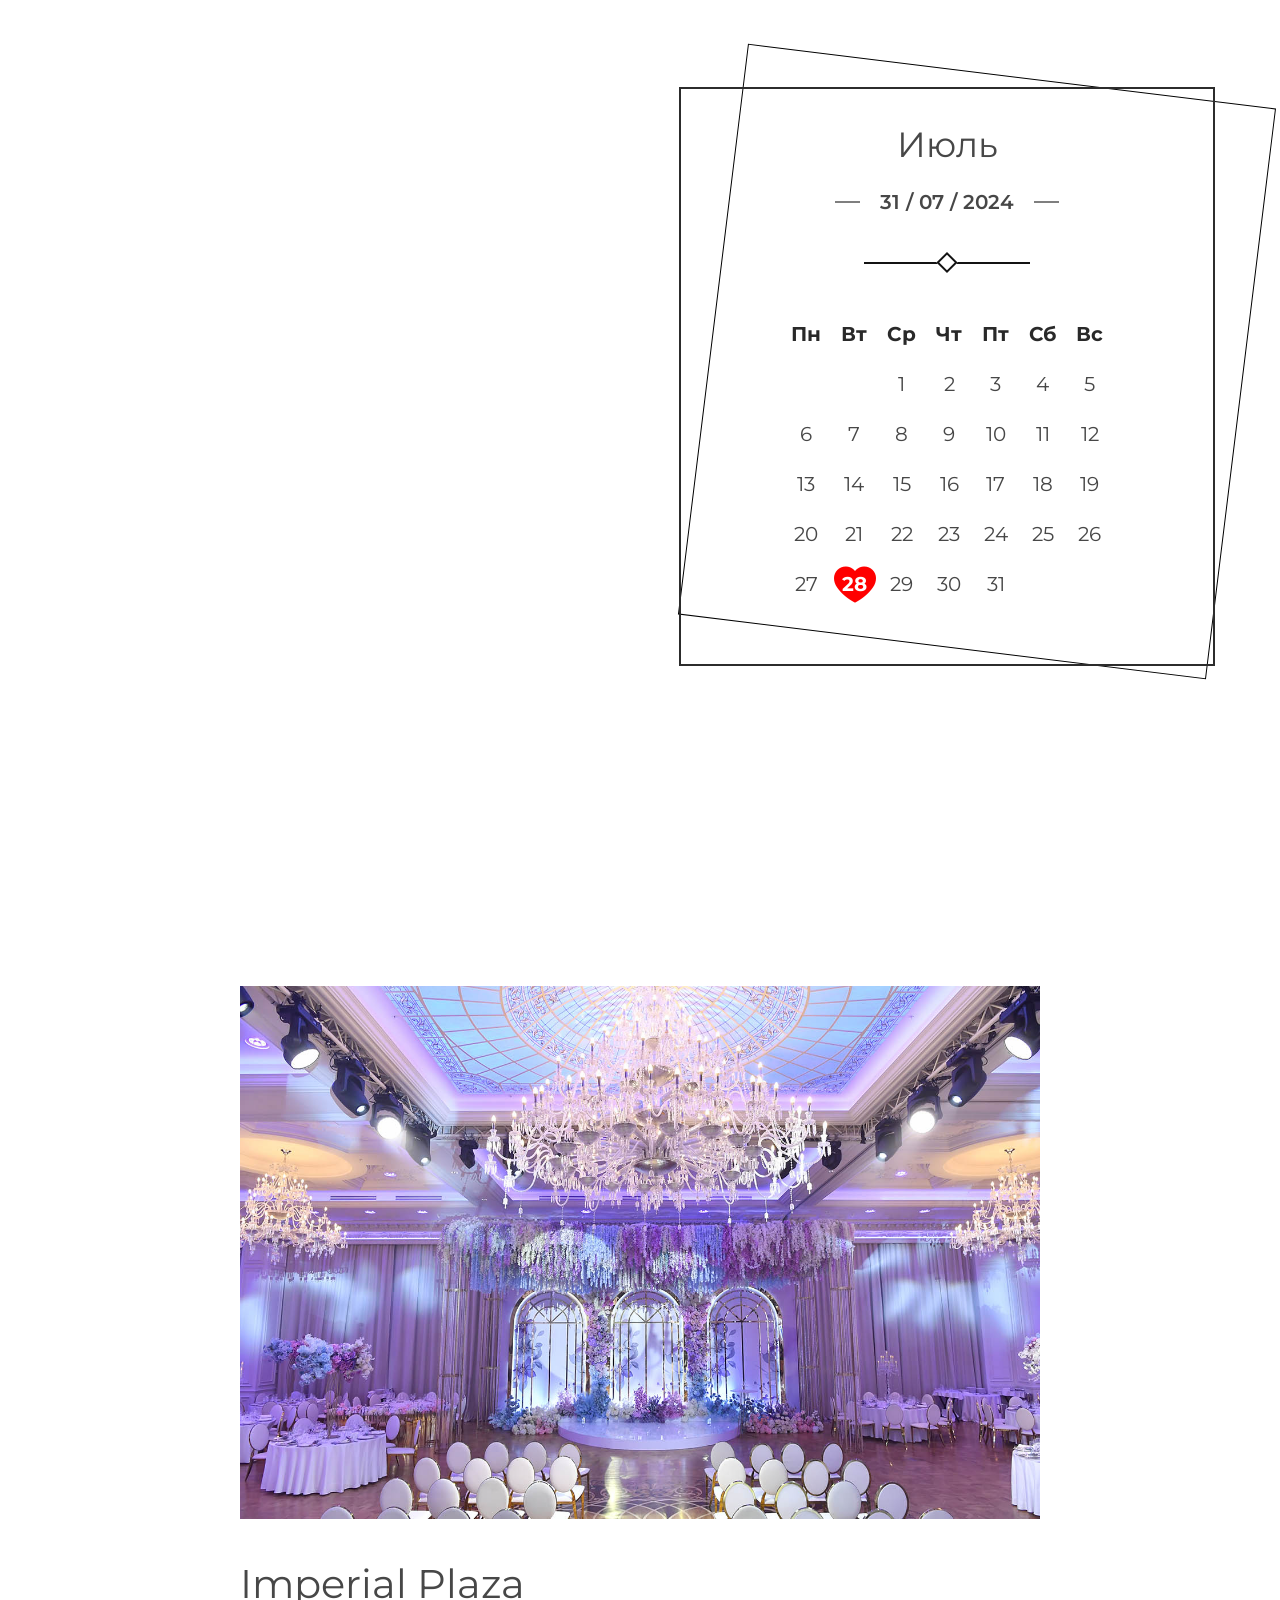
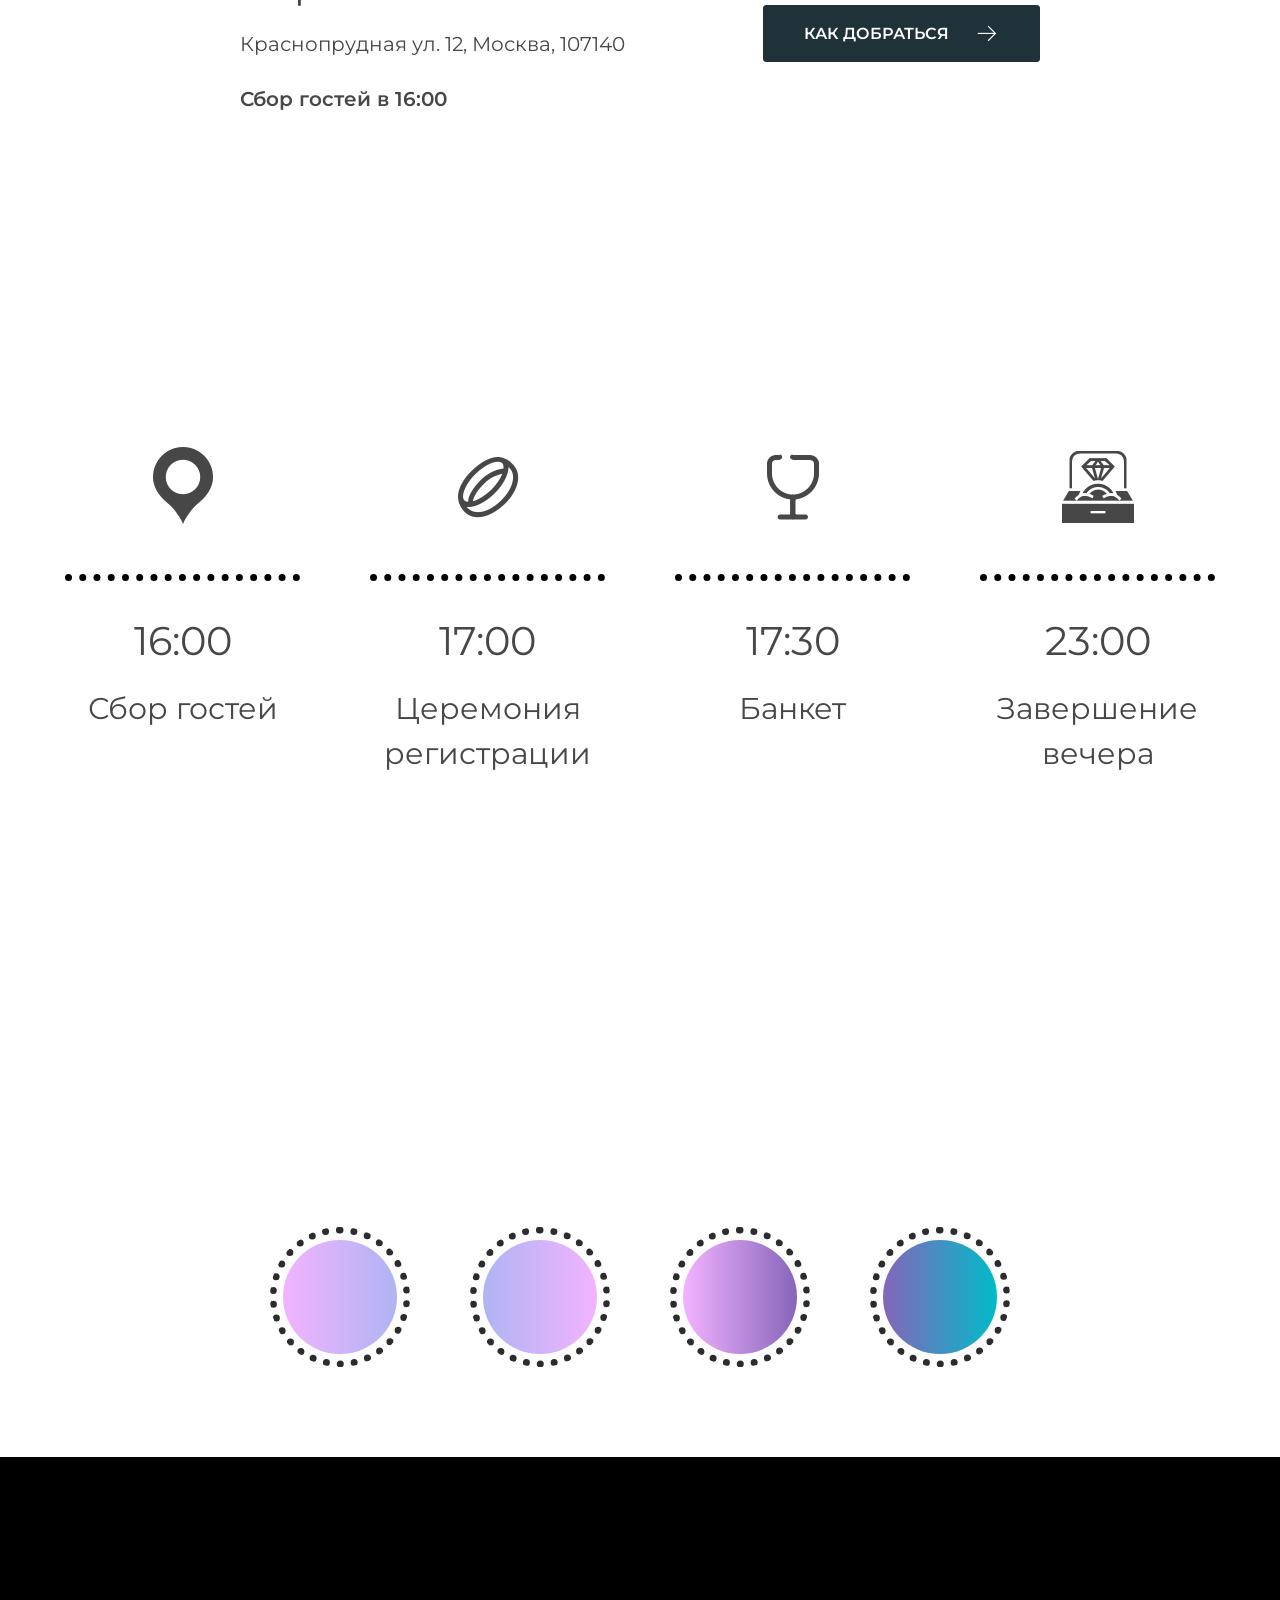
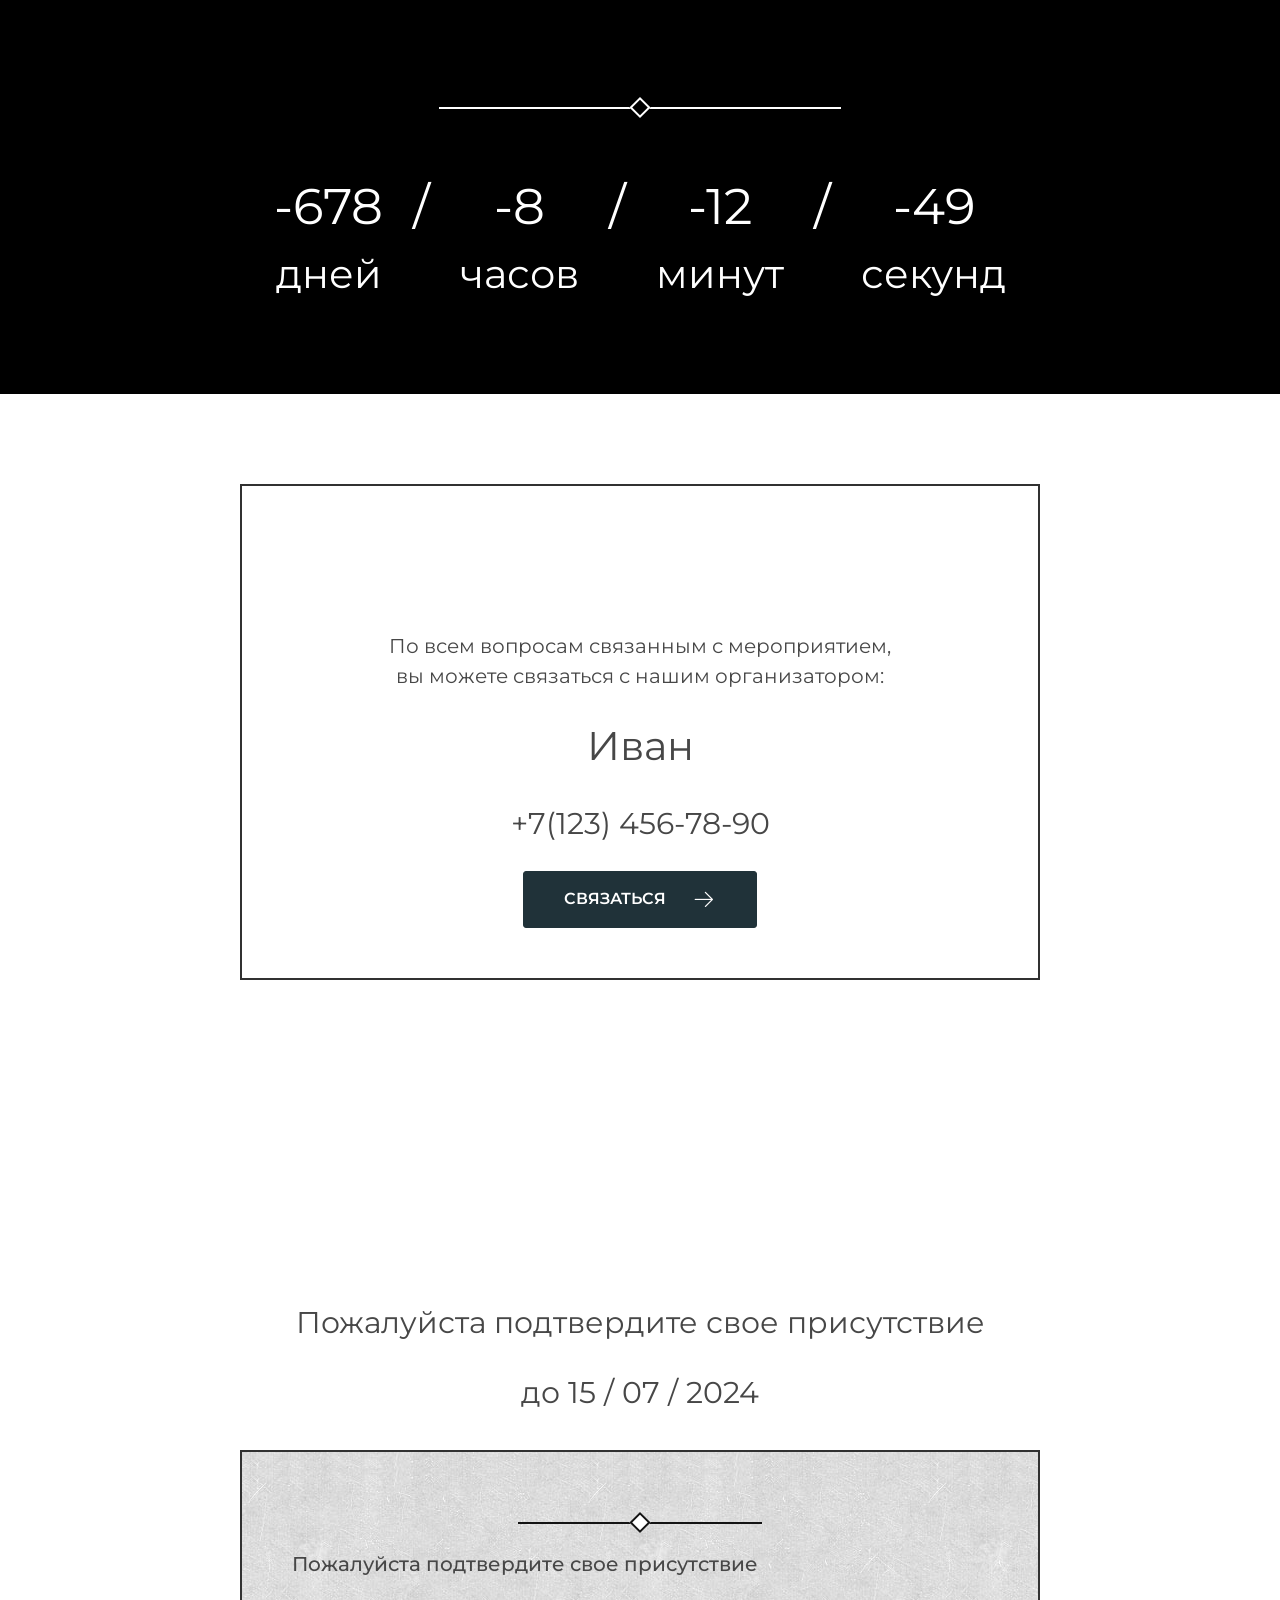
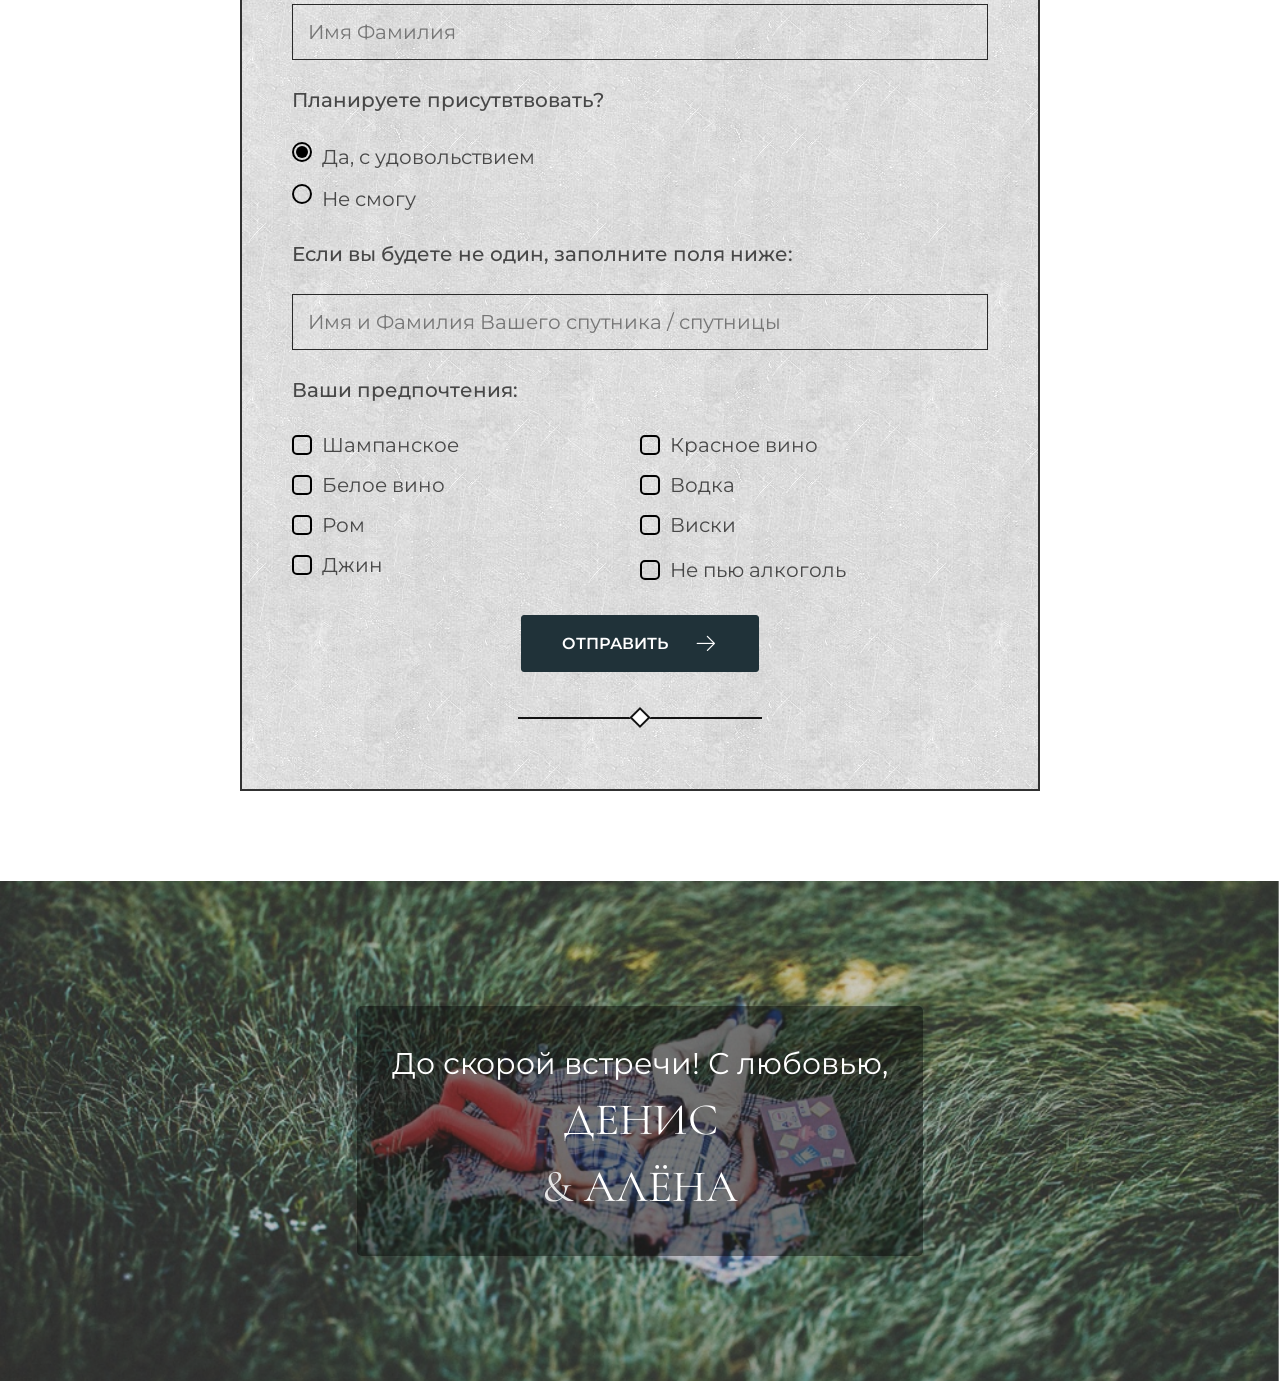
==== commit 2378c965: "Updates" ====
--- a/home.html
+++ b/home.html
@@ -4,7 +4,7 @@
     <meta charset="UTF-8">
     <meta http-equiv="X-UA-Compatible" content="IE=edge">
     <meta name="viewport" content="width=device-width, initial-scale=1.0">
-    <link rel="stylesheet" href="css/style.min.css?_v=20240716223957">
+    <link rel="stylesheet" href="css/style.min.css">
     <link rel="icon" href="/favicon.ico">
     <title>Главная</title>
 </head>
@@ -41,14 +41,14 @@
             </div>
         </div>
     </div>
-    <picture><source srcset="img/header-img-cb.webp" type="image/webp"><img src="img/header-img-cb.jpg" alt="photo"></picture>
+    <img src="img/header-img-cb.jpg" alt="photo">
 </header>
         <main class="page">
             <section class="section moment ">
                 <div class="section__container">
                     <div class="section__body">
                         <div class="section__left">
-                            <picture><source srcset="img/sections/moment.webp" type="image/webp"><img src="img/sections/moment.png" alt="moment"></picture>
+                            <img src="img/sections/moment.png" alt="moment">
                         </div>
                         <div class="section__right">
                             <div class="decor"></div>
@@ -100,7 +100,7 @@
                         </div>
                         <div class="location__body">
                             <div class="location__image">
-                                <picture><source srcset="img/sections/location-2.webp" type="image/webp"><img src="img/sections/location-2.jpg" alt="location"></picture>
+                                <img src="img/sections/location-2.jpg" alt="location">
                             </div>
                             <div class="location__info">
                                 <div class="location__text">
@@ -374,7 +374,7 @@
             </section>
         </main>
         <footer class="footer">
-    <picture><source srcset="img/footer/04.webp" type="image/webp"><img src="img/footer/04.png" alt="02"></picture>
+    <img src="img/footer/04.png" alt="02">
     <div class="footer__container">
         <div class="footer__body">
             <div class="footer__text">
@@ -386,7 +386,7 @@
         </div>
     </div>
 </footer>
-        <script src="js/app.min.js?_v=20240716223957"></script>
+        <script src="js/app.min.js"></script>
     </div>
 </body>
 
--- a/css/style.min.css
+++ b/css/style.min.css
@@ -1 +1,1319 @@
-@charset "UTF-8";@import url(https://fonts.googleapis.com/css?family=Poiret+One:regular&display=swap);@import url(https://fonts.googleapis.com/css?family=Cormorant+Infant:300,300italic,regular,italic,500,500italic,600,600italic,700,700italic&display=swap);@import url(https://fonts.googleapis.com/css?family=Montserrat:100,200,300,regular,500,600,700,800,900,100italic,200italic,300italic,italic,500italic,600italic,700italic,800italic,900italic&display=swap);@font-face{font-family:icons;font-display:swap;src:url(../fonts/icons.woff2) format("woff2"),url(../fonts/icons.woff) format("woff");font-weight:400;font-style:normal}.highlight::before,[class*=_icon-]:before{font-family:icons;font-style:normal;font-weight:400;font-variant:normal;text-transform:none;line-height:1;-webkit-font-smoothing:antialiased;-moz-osx-font-smoothing:grayscale}.icon{font-size:80px}._icon-bine-bocal:before{content:"\e900"}._icon-calendar:before{content:"\e901"}._icon-coctail-bold:before{content:"\e902"}._icon-coctail-lass:before{content:"\e903"}._icon-coctail-light:before{content:"\e904"}._icon-dress:before{content:"\e905"}._icon-file-icons_ring:before{content:"\e906"}._icon-game-icons_ring-box:before{content:"\e907"}._icon-geo:before{content:"\e908"}._icon-geo-loc:before{content:"\e909"}._icon-geoloc-2:before{content:"\e90a"}._icon-geoloc-3:before{content:"\e90b"}._icon-heart:before{content:"\e90c"}._icon-la_ring:before{content:"\e90d"}._icon-arrow-right-light:before{content:"\e90e"}._icon-photo:before{content:"\e90f"}._icon-play:before{content:"\e910"}._icon-plus-light:before{content:"\e911"}._icon-question:before{content:"\e912"}._icon-salyte:before{content:"\e913"}._icon-sound:before{content:"\e914"}*{padding:0;margin:0;border:0}*,:after,:before{-webkit-box-sizing:border-box;box-sizing:border-box}body,html{height:100%;min-width:320px}body{color:#474747;line-height:1.5;font-family:Montserrat;font-size:1.25rem;-ms-text-size-adjust:100%;-moz-text-size-adjust:100%;-webkit-text-size-adjust:100%;-webkit-font-smoothing:antialiased;-moz-osx-font-smoothing:grayscale}button,input,textarea{font-family:Montserrat;font-size:inherit}button{cursor:pointer;color:inherit;background-color:inherit}a{color:inherit}a:link,a:visited{text-decoration:none}a:hover{text-decoration:none}ul li{list-style:none}img{vertical-align:top}h1,h2,h3,h4,h5,h6{font-weight:inherit;font-size:inherit}.lock body{overflow:hidden;-ms-touch-action:none;touch-action:none}.wrapper{min-height:100%;display:-webkit-box;display:-ms-flexbox;display:flex;-webkit-box-orient:vertical;-webkit-box-direction:normal;-ms-flex-direction:column;flex-direction:column;overflow:hidden}.wrapper>main{-webkit-box-flex:1;-ms-flex:1 1 auto;flex:1 1 auto}.wrapper>*{min-width:0}[class*=__container]{max-width:71.875rem;-webkit-box-sizing:content-box;box-sizing:content-box;margin:0 auto;padding:0 .9375rem}.button{font-weight:600;font-size:16px;color:#fff;-webkit-transition:all .2s ease;transition:all .2s ease;background:#203239;padding:15px 40px;border-radius:3px;border:1px solid #203239;text-transform:uppercase}.button:focus{outline:2px solid #000;outline-offset:3px}.button:hover{opacity:.8;-webkit-box-shadow:0 0 8px 0 rgba(0,0,0,.08);box-shadow:0 0 8px 0 rgba(0,0,0,.08)}.button:active{-webkit-transform:translateY(2px);-ms-transform:translateY(2px);transform:translateY(2px)}.checkbox{position:relative}.checkbox__item{display:-webkit-box;display:-ms-flexbox;display:flex;-webkit-box-align:center;-ms-flex-align:center;align-items:center}.checkbox__item:not(:last-child){margin-bottom:10px}.checkbox__input{position:absolute;top:0;left:0;opacity:0}.checkbox__input:checked+.checkbox__label::after{-webkit-transform:scale(1);-ms-transform:scale(1);transform:scale(1)}.checkbox__label{display:-webkit-inline-box;display:-ms-inline-flexbox;display:inline-flex;-webkit-column-gap:10px;-moz-column-gap:10px;column-gap:10px;-webkit-box-align:center;-ms-flex-align:center;align-items:center;position:relative}.checkbox__label::before{content:"";-webkit-box-flex:0;-ms-flex:0 0 20px;flex:0 0 20px;height:20px;border:2px solid #000;border-radius:5px;cursor:pointer}.checkbox__label::after{content:"";cursor:pointer;position:absolute;top:9px;left:4px;width:12px;height:12px;border-radius:3px;background-color:#000;-webkit-transition:-webkit-transform .3s ease;transition:-webkit-transform .3s ease;transition:transform .3s ease;transition:transform .3s ease,-webkit-transform .3s ease;-webkit-transform:scale(0);-ms-transform:scale(0);transform:scale(0)}.checkbox__text{-webkit-box-flex:0;-ms-flex:0 0 100%;flex:0 0 100%}.radio{position:relative}.radio__item:not(:last-child){margin-bottom:10px}.radio__text{-webkit-box-flex:0;-ms-flex:0 0 100%;flex:0 0 100%}.radio__input{position:absolute;top:0;left:0;opacity:0}.radio__input:checked+.radio__label::after{-webkit-transform:scale(1);-ms-transform:scale(1);transform:scale(1)}.radio__label{display:-webkit-inline-box;display:-ms-inline-flexbox;display:inline-flex;-webkit-column-gap:10px;-moz-column-gap:10px;column-gap:10px;-webkit-box-align:center;-ms-flex-align:center;align-items:center;position:relative;cursor:pointer}.radio__label::before{content:"";cursor:pointer;-webkit-box-flex:0;-ms-flex:0 0 20px;flex:0 0 20px;-ms-flex-item-align:start;align-self:flex-start;height:20px;border:2px solid #000;border-radius:50%}.radio__label::after{content:"";cursor:pointer;position:absolute;top:4px;left:4px;width:12px;height:12px;background-color:#000;-webkit-transition:-webkit-transform .3s ease;transition:-webkit-transform .3s ease;transition:transform .3s ease;transition:transform .3s ease,-webkit-transform .3s ease;-webkit-transform:scale(0);-ms-transform:scale(0);transform:scale(0);border-radius:50%}[class*=-ibg]{position:relative}[class*=-ibg] img{position:absolute;width:100%;height:100%;top:0;left:0;-o-object-fit:cover;object-fit:cover}[class*=-ibg_contain] img{-o-object-fit:contain;object-fit:contain}.title{font-size:70px;font-family:"Cormorant Infant";font-weight:600;line-height:1}.title:not(:last-child){margin-bottom:70px}.text{color:#474747;font-size:18px;line-height:1.5}.text p:not(:last-child){margin-bottom:15px}.decor{position:relative;width:35%;height:2px;margin:20px 0;background-color:#131313}.decor::before{content:"";position:absolute;top:-7px;left:50%;-webkit-transform:translateX(-50%) rotate(45deg);-ms-transform:translateX(-50%) rotate(45deg);transform:translateX(-50%) rotate(45deg);width:15px;height:15px;border:2px solid #131313;background-color:#fff}.black-bg{background-color:#000;color:#fff}.black-bg .section__center{display:-webkit-box;display:-ms-flexbox;display:flex;-webkit-box-orient:vertical;-webkit-box-direction:normal;-ms-flex-direction:column;flex-direction:column}.black-bg .decor{background-color:#fff;-ms-flex-item-align:center;-ms-grid-row-align:center;align-self:center;margin-bottom:60px}.black-bg .decor::before{background-color:#000;border:2px solid #fff}.no-webp .bg-img{background:url(@img/wait/bg.png) 0 0 repeat}.bg-img{position:relative;z-index:2}.name{display:-webkit-box;display:-ms-flexbox;display:flex;-webkit-box-orient:vertical;-webkit-box-direction:normal;-ms-flex-direction:column;flex-direction:column;font-family:"Cormorant Infant";font-size:120px;text-shadow:4px 4px 8px 0 rgba(34,60,80,.2)}.name__one{-webkit-transition:all .8s ease .4s;transition:all .8s ease .4s;-webkit-transform:translateY(100%);-ms-transform:translateY(100%);transform:translateY(100%);opacity:0;line-height:.8}._animation-start .name__one{-webkit-transform:translate(0,0);-ms-transform:translate(0,0);transform:translate(0,0);opacity:1}.name__two{-webkit-transition:all .8s ease;transition:all .8s ease;-webkit-transform:translateY(100%);-ms-transform:translateY(100%);transform:translateY(100%);opacity:0}._animation-start .name__two{-webkit-transform:translate(0,0);-ms-transform:translate(0,0);transform:translate(0,0);opacity:1}._anim-items._animation-start{-webkit-transform:translate(0,0);-ms-transform:translate(0,0);transform:translate(0,0);opacity:1}.header{position:relative;width:100%;height:100vh;text-transform:uppercase;padding:50px 0;overflow:hidden}.header::after{content:"";position:absolute;top:0;left:0;width:100%;height:100%;background-color:rgba(48,48,48,.3098039216);z-index:2}.header img{position:absolute;top:0;left:0;width:120%;height:100%;-o-object-fit:cover;object-fit:cover;-webkit-animation:scale 20s infinite ease-in-out;animation:scale 20s infinite ease-in-out}.header__container{position:relative;z-index:3;height:100%}.header__body{color:#fff;display:-webkit-box;display:-ms-flexbox;display:flex;-webkit-box-orient:vertical;-webkit-box-direction:normal;-ms-flex-direction:column;flex-direction:column;-webkit-box-pack:justify;-ms-flex-pack:justify;justify-content:space-between;height:100%;line-height:1.2}.header__top{font-size:35px;text-align:center;font-family:"Cormorant Infant";-webkit-transition:all .8s ease;transition:all .8s ease;-webkit-transform:translateY(-120%);-ms-transform:translateY(-120%);transform:translateY(-120%);opacity:0}._animation-start .header__top{-webkit-transform:translate(0,0);-ms-transform:translate(0,0);transform:translate(0,0);opacity:1}.header__date{font-size:35px;font-weight:300;-webkit-transition:all .8s ease;transition:all .8s ease;-webkit-transform:translateY(120%);-ms-transform:translateY(120%);transform:translateY(120%);opacity:0}._animation-start .header__date{-webkit-transform:translate(0,0);-ms-transform:translate(0,0);transform:translate(0,0);opacity:1}.audio{position:absolute;top:30%;right:0;text-transform:none;display:-webkit-box;display:-ms-flexbox;display:flex;-webkit-box-orient:vertical;-webkit-box-direction:normal;-ms-flex-direction:column;flex-direction:column;-webkit-box-align:center;-ms-flex-align:center;align-items:center}.audio__button{width:75px;height:75px;background-color:#000;border-radius:50%;opacity:.7;-webkit-transition:all .3s ease;transition:all .3s ease;-webkit-transform:scale(1);-ms-transform:scale(1);transform:scale(1)}.audio__button:not(:last-child){margin-bottom:10px}.audio__button span::before{font-size:35px}.audio__text{font-size:15px}@-webkit-keyframes scale{from{-webkit-transform:scale(1);transform:scale(1)}50%{-webkit-transform:scale(1.3);transform:scale(1.3)}to{-webkit-transform:scale(1);transform:scale(1)}}@keyframes scale{from{-webkit-transform:scale(1);transform:scale(1)}50%{-webkit-transform:scale(1.3);transform:scale(1.3)}to{-webkit-transform:scale(1);transform:scale(1)}}.footer{position:relative;height:500px}.footer img{position:absolute;top:0;left:0;width:100%;height:100%;-o-object-fit:cover;object-fit:cover}.footer__container{display:-webkit-box;display:-ms-flexbox;display:flex;height:100%;-webkit-box-orient:vertical;-webkit-box-direction:normal;-ms-flex-direction:column;flex-direction:column;-webkit-box-align:center;-ms-flex-align:center;align-items:center;-webkit-box-pack:center;-ms-flex-pack:center;justify-content:center}.footer__body{max-width:800px;position:relative;padding:35px;font-size:30px;text-align:center;color:#fff;background-color:rgba(0,0,0,.4196078431);border-radius:5px}.footer__names{font-family:"Cormorant Infant";text-transform:uppercase;font-size:45px}.footer__names span{color:#e4e4e4}.section{padding:90px 0}.section__body{display:-webkit-box;display:-ms-flexbox;display:flex;-webkit-box-align:center;-ms-flex-align:center;align-items:center;gap:40px}.section__left{-webkit-box-flex:0;-ms-flex:0 0 calc(40% - 20px);flex:0 0 calc(40% - 20px)}.moment .section__left img{width:100%}.section__right{-webkit-box-flex:0;-ms-flex:0 0 calc(60% - 20px);flex:0 0 calc(60% - 20px)}.section__right .decor{margin:45px 0}.section__center .title{text-align:center}.section__title{-webkit-transition:all .8s ease;transition:all .8s ease;-webkit-transform:translateY(120%);-ms-transform:translateY(120%);transform:translateY(120%);opacity:0}._animation-start .section__title{-webkit-transform:translate(0,0);-ms-transform:translate(0,0);transform:translate(0,0);opacity:1}.section__text{-webkit-transition:all .8s ease;transition:all .8s ease;-webkit-transform:translateY(120%);-ms-transform:translateY(120%);transform:translateY(120%);opacity:0}._animation-start .section__text{-webkit-transform:translate(0,0);-ms-transform:translate(0,0);transform:translate(0,0);opacity:1}table{border-collapse:collapse;width:100%}td,th{padding:10px;text-align:center}th{color:#292929}.highlight{position:relative;color:#fff;font-weight:700}.highlight::before{position:absolute;top:0;left:0;font-size:48px;content:"\e90c";color:red;z-index:-1}.date{display:-webkit-box;display:-ms-flexbox;display:flex;-webkit-box-pack:end;-ms-flex-pack:end;justify-content:flex-end}.date__body{width:80%;position:relative;border:2px solid #2c2c2c;padding:30px;display:-webkit-box;display:-ms-flexbox;display:flex;-webkit-box-orient:vertical;-webkit-box-direction:normal;-ms-flex-direction:column;flex-direction:column;-webkit-box-align:center;-ms-flex-align:center;align-items:center;background-color:inherit}.date__body::after{content:"";position:absolute;border:1px solid #000;width:100%;height:100%;top:-15px;right:-30px;z-index:-1;-webkit-transform:rotate(7deg);-ms-transform:rotate(7deg);transform:rotate(7deg)}.date__calendar{margin-bottom:25px}.date__title{font-size:35px}.date__title:not(:last-child){margin-bottom:15px}.date__marry-date{position:relative;font-weight:600}.date__marry-date::after,.date__marry-date::before{content:"";position:absolute;top:50%;-webkit-transform:translateY(-50%);-ms-transform:translateY(-50%);transform:translateY(-50%);width:25px;background-color:#000;height:1px}.date__marry-date::before{left:-45px}.date__marry-date::after{right:-45px}.location .section__container{max-width:800px}.location .section__title{text-align:center}.location__body{display:-webkit-box;display:-ms-flexbox;display:flex;-webkit-box-orient:vertical;-webkit-box-direction:normal;-ms-flex-direction:column;flex-direction:column}.location__image{-ms-flex-item-align:center;-ms-grid-row-align:center;align-self:center;text-align:center}.location__image img{max-width:100%}.location__image:not(:last-child){margin-bottom:35px}.location__info{display:-webkit-box;display:-ms-flexbox;display:flex;-webkit-box-pack:justify;-ms-flex-pack:justify;justify-content:space-between;-webkit-box-align:center;-ms-flex-align:center;align-items:center}.location__title{font-size:40px}.location__title:not(:last-child){margin-bottom:15px}.location__sub-title:not(:last-child){margin-bottom:25px}.location__time{font-weight:600}.location__button{display:-webkit-box;display:-ms-flexbox;display:flex;-webkit-box-orient:horizontal;-webkit-box-direction:reverse;-ms-flex-direction:row-reverse;flex-direction:row-reverse;-webkit-box-align:center;-ms-flex-align:center;align-items:center}.location__button::before{font-size:25px;margin-left:25px}.timming__items{display:-webkit-box;display:-ms-flexbox;display:flex;margin:0 -35px;-ms-flex-wrap:wrap;flex-wrap:wrap}.timming__item{-webkit-box-flex:0;-ms-flex:0 0 25%;flex:0 0 25%;padding:0 35px;display:-webkit-box;display:-ms-flexbox;display:flex;-webkit-box-orient:vertical;-webkit-box-direction:normal;-ms-flex-direction:column;flex-direction:column;-webkit-box-align:center;-ms-flex-align:center;align-items:center}.timming__image{margin-bottom:20px}.timming__text{width:100%;padding-top:30px;text-align:center;border-top:7px dotted #000}.timming__label{font-size:40px}.timming__label:not(:last-child){margin-bottom:15px}.timming__value{font-size:30px}.dress-code__text{text-align:center}.dress-code__text:not(:last-child){margin-bottom:50px}.dress-code__items{display:-webkit-box;display:-ms-flexbox;display:flex;-webkit-box-pack:center;-ms-flex-pack:center;justify-content:center}.dress-code__item{position:relative;background-color:#fdfdfd;width:140px;height:140px;border-radius:50%;border:7px dotted #2c2c2c}.dress-code__item::before{content:"";position:absolute;top:50%;-webkit-transform:translateX(-50%) translateY(-50%);-ms-transform:translateX(-50%) translateY(-50%);transform:translateX(-50%) translateY(-50%);left:50%;padding:57px;border-radius:50%}.dress-code__item:nth-child(1)::before{background:-webkit-gradient(linear,left top,right top,from(#f2b3ff),to(#afb4f3));background:linear-gradient(90deg,#f2b3ff,#afb4f3)}.dress-code__item:nth-child(2)::before{background:-webkit-gradient(linear,left top,right top,from(#afb4f3),to(#f2b3ff));background:linear-gradient(90deg,#afb4f3,#f2b3ff)}.dress-code__item:nth-child(3)::before{background:-webkit-gradient(linear,left top,right top,from(#f2b3ff),to(#8665ba));background:linear-gradient(90deg,#f2b3ff,#8665ba)}.dress-code__item:nth-child(4)::before{background:-webkit-gradient(linear,left top,right top,from(#8665ba),to(#00bbc9));background:linear-gradient(90deg,#8665ba,#00bbc9)}.dress-code__item:not(:last-child){margin-right:60px}.timer__items{display:-webkit-box;display:-ms-flexbox;display:flex;-webkit-box-pack:center;-ms-flex-pack:center;justify-content:center;font-size:50px}.timer__item{display:-webkit-box;display:-ms-flexbox;display:flex;-webkit-box-orient:vertical;-webkit-box-direction:normal;-ms-flex-direction:column;flex-direction:column;text-align:center}.timer__item:not(:last-child){margin-right:30px}.timer__label{font-size:.8em}.contacts .section__container{max-width:800px}.contacts__body{border:2px solid #313131;padding:50px;text-align:center;display:-webkit-box;display:-ms-flexbox;display:flex;-webkit-box-orient:vertical;-webkit-box-direction:normal;-ms-flex-direction:column;flex-direction:column}.contacts__body>:not(:last-child){margin-bottom:25px}.contacts__text{font-size:20px}.contacts__name{font-size:40px}.contacts__phone{font-size:30px}.contacts__button{-ms-flex-item-align:center;-ms-grid-row-align:center;align-self:center;display:-webkit-box;display:-ms-flexbox;display:flex;-webkit-box-orient:horizontal;-webkit-box-direction:reverse;-ms-flex-direction:row-reverse;flex-direction:row-reverse;-webkit-box-align:center;-ms-flex-align:center;align-items:center}.contacts__button::before{font-size:25px;margin-left:25px}.guest-form .section__container{max-width:800px}.guest-form__body{width:100%}.guest-form__header{text-align:center;margin-bottom:35px}.guest-form__sub-title{font-size:30px}.guest-form__sub-title:not(:last-child){margin-bottom:25px}.guest-form__deadline{font-size:30px}.no-webp .form-registration{background:url(/img/wait/bg.png) 0 0 repeat}.form-registration{position:relative;z-index:2;border:2px solid #313131;padding:50px;display:-webkit-box;display:-ms-flexbox;display:flex;-webkit-box-orient:vertical;-webkit-box-direction:normal;-ms-flex-direction:column;flex-direction:column;-webkit-box-pack:center;-ms-flex-pack:center;justify-content:center}.form-registration .decor{-ms-flex-item-align:center;-ms-grid-row-align:center;align-self:center}.form-registration>:not(:last-child){margin-bottom:25px}.form-registration__text{font-weight:500;font-size:20px}.form-registration__line{width:100%}.form-registration__input{width:100%;padding:15px;background-color:inherit;border:1px solid #292929}.form-registration__checkbox{display:-ms-grid;display:grid;-ms-grid-columns:1fr 1fr;grid-template-columns:1fr 1fr;-ms-grid-rows:1fr 1fr;grid-template-rows:1fr 1fr}.form-registration__button{-ms-flex-item-align:center;-ms-grid-row-align:center;align-self:center;display:-webkit-box;display:-ms-flexbox;display:flex;-webkit-box-orient:horizontal;-webkit-box-direction:reverse;-ms-flex-direction:row-reverse;flex-direction:row-reverse;-webkit-box-align:center;-ms-flex-align:center;align-items:center}.form-registration__button::before{font-size:25px;margin-left:25px}@media (max-width:1145.98px){.icon{font-size:65px}}@media (max-width:73.75em){.title{font-size:50px}.title:not(:last-child){margin-bottom:40px}.timming__label{font-size:30px}.timming__value{font-size:25px}.timer__items{font-size:40px}}@media (max-width:61.99875em){.name{font-size:90px}.name{text-align:center}.header__top{font-size:27px}.header__date{text-align:center;font-size:28px}.audio{left:50%;-webkit-transform:translateX(-50%);-ms-transform:translateX(-50%);transform:translateX(-50%)}.footer__body{padding:25px 15px}.section__body{gap:10px}.section__left{-webkit-box-flex:0;-ms-flex:0 0 calc(40% - 5px);flex:0 0 calc(40% - 5px)}.section__right{-webkit-box-flex:0;-ms-flex:0 0 calc(60% - 5px);flex:0 0 calc(60% - 5px)}.highlight::before{top:-1px;font-size:42px}.date{-webkit-box-pack:center;-ms-flex-pack:center;justify-content:center}.date__body{font-size:15px}.date__body::after{display:none}.location__title{font-size:35px}.timming__item{-webkit-box-flex:0;-ms-flex:0 0 50%;flex:0 0 50%;margin-top:50px}.dress-code__item:nth-child(2){-webkit-transform:translateY(20%);-ms-transform:translateY(20%);transform:translateY(20%)}.dress-code__item:nth-child(3){-webkit-transform:translateY(20%);-ms-transform:translateY(20%);transform:translateY(20%)}.dress-code__item:not(:last-child){margin-right:35px}.timer__items{font-size:33px}}@media (max-width:47.99875em){.name{font-size:60px}.header__top{font-size:20px}.section__body{-webkit-box-orient:vertical;-webkit-box-direction:normal;-ms-flex-direction:column;flex-direction:column;text-align:center;gap:40px}.section__right .decor{margin:0 auto;margin-top:35px;margin-bottom:35px}.date__body{width:100%}.location__info{-webkit-box-align:start;-ms-flex-align:start;align-items:flex-start;-webkit-box-orient:vertical;-webkit-box-direction:normal;-ms-flex-direction:column;flex-direction:column}.location__text:not(:last-child){margin-bottom:35px}.timming__items{-webkit-box-pack:center;-ms-flex-pack:center;justify-content:center}.timming__item{-webkit-box-flex:0;-ms-flex:0 0 60%;flex:0 0 60%}.timming__item{padding-bottom:35px;margin-top:10px}.timming__item:not(:last-child){margin-bottom:35px;border-bottom:7px dotted #000}.timming__text{border:0;padding-top:0}.timming__label{font-size:45px}.dress-code__items{display:-ms-grid;display:grid;-ms-grid-columns:1fr 1fr;grid-template-columns:1fr 1fr;gap:40px;justify-items:center}.dress-code__item:nth-child(2){-webkit-transform:translate(0);-ms-transform:translate(0);transform:translate(0)}.dress-code__item:nth-child(3){-webkit-transform:translate(0);-ms-transform:translate(0);transform:translate(0)}.dress-code__item:not(:last-child){margin-right:0}.timer__items{font-size:28px}.timer__item:not(:last-child){margin-right:15px}.contacts__body{padding:50px 30px}.guest-form__sub-title{font-size:22px}.guest-form__deadline{font-size:22px}.form-registration{padding:20px}}@media (max-width:29.99875em){td,th{padding:7px}.highlight::before{top:-3px;left:-3px}.date__body{padding:5px 15px}.dress-code__item{width:100px;height:100px;border:4px dotted #2c2c2c}.dress-code__item::before{padding:45px}.timer__items{font-size:22px}.timer__item:not(:last-child){margin-right:7px}.form-registration__checkbox{-ms-grid-columns:1fr;grid-template-columns:1fr}}@media (any-hover:hover){.audio__button:hover{-webkit-transform:scale(1.05);-ms-transform:scale(1.05);transform:scale(1.05)}}.webp .bg-img{background:url(@img/wait/bg.webp) 0 0 repeat}.webp .form-registration{background:url(/img/wait/bg.webp) 0 0 repeat}+@charset "UTF-8";
+@import url(https://fonts.googleapis.com/css?family=Poiret+One:regular&display=swap);
+@import url(https://fonts.googleapis.com/css?family=Cormorant+Infant:300,300italic,regular,italic,500,500italic,600,600italic,700,700italic&display=swap);
+@import url(https://fonts.googleapis.com/css?family=Montserrat:100,200,300,regular,500,600,700,800,900,100italic,200italic,300italic,italic,500italic,600italic,700italic,800italic,900italic&display=swap);
+@font-face {
+  font-family: icons;
+  font-display: swap;
+  src: url("../fonts/icons.woff2") format("woff2"), url("../fonts/icons.woff") format("woff");
+  font-weight: 400;
+  font-style: normal;
+}
+.highlight::before, [class*=_icon-]:before {
+  font-family: "icons";
+  font-style: normal;
+  font-weight: normal;
+  font-variant: normal;
+  text-transform: none;
+  line-height: 1;
+  -webkit-font-smoothing: antialiased;
+  -moz-osx-font-smoothing: grayscale;
+}
+
+.icon {
+  font-size: 80px;
+}
+@media (max-width: 1145.98px) {
+  .icon {
+    font-size: 65px;
+  }
+}
+
+._icon-bine-bocal:before {
+  content: "\e900";
+}
+
+._icon-calendar:before {
+  content: "\e901";
+}
+
+._icon-coctail-bold:before {
+  content: "\e902";
+}
+
+._icon-coctail-lass:before {
+  content: "\e903";
+}
+
+._icon-coctail-light:before {
+  content: "\e904";
+}
+
+._icon-dress:before {
+  content: "\e905";
+}
+
+._icon-file-icons_ring:before {
+  content: "\e906";
+}
+
+._icon-game-icons_ring-box:before {
+  content: "\e907";
+}
+
+._icon-geo:before {
+  content: "\e908";
+}
+
+._icon-geo-loc:before {
+  content: "\e909";
+}
+
+._icon-geoloc-2:before {
+  content: "\e90a";
+}
+
+._icon-geoloc-3:before {
+  content: "\e90b";
+}
+
+._icon-heart:before {
+  content: "\e90c";
+}
+
+._icon-la_ring:before {
+  content: "\e90d";
+}
+
+._icon-arrow-right-light:before {
+  content: "\e90e";
+}
+
+._icon-photo:before {
+  content: "\e90f";
+}
+
+._icon-play:before {
+  content: "\e910";
+}
+
+._icon-plus-light:before {
+  content: "\e911";
+}
+
+._icon-question:before {
+  content: "\e912";
+}
+
+._icon-salyte:before {
+  content: "\e913";
+}
+
+._icon-sound:before {
+  content: "\e914";
+}
+
+* {
+  padding: 0px;
+  margin: 0px;
+  border: 0px;
+}
+
+*,
+*:before,
+*:after {
+  box-sizing: border-box;
+}
+
+html,
+body {
+  height: 100%;
+  min-width: 320px;
+}
+
+body {
+  color: #474747;
+  line-height: 1.5;
+  font-family: "Montserrat";
+  font-size: 1.25rem;
+  -ms-text-size-adjust: 100%;
+  -moz-text-size-adjust: 100%;
+  -webkit-text-size-adjust: 100%;
+  -webkit-font-smoothing: antialiased;
+  -moz-osx-font-smoothing: grayscale;
+}
+
+input,
+button,
+textarea {
+  font-family: "Montserrat";
+  font-size: inherit;
+}
+
+/* троиточие для длинных placeholder
+input[placeholder] {
+    text-overflow: ellipsis;
+}
+*/
+button {
+  cursor: pointer;
+  color: inherit;
+  background-color: inherit;
+}
+
+a {
+  color: inherit;
+}
+
+a:link,
+a:visited {
+  text-decoration: none;
+}
+
+a:hover {
+  text-decoration: none;
+}
+
+ul li {
+  list-style: none;
+}
+
+img {
+  vertical-align: top;
+}
+
+h1,
+h2,
+h3,
+h4,
+h5,
+h6 {
+  font-weight: inherit;
+  font-size: inherit;
+}
+
+.lock body {
+  overflow: hidden;
+  touch-action: none;
+}
+.wrapper {
+  min-height: 100%;
+  display: flex;
+  flex-direction: column;
+  overflow: hidden;
+}
+.wrapper > main {
+  flex: 1 1 auto;
+}
+.wrapper > * {
+  min-width: 0;
+}
+
+/*
+(i) Стили будут применяться ко 
+всем классам содержащим *__container
+Например header__container, main__container и т.д.
+Снипет (HTML): cnt
+*/
+[class*=__container] {
+  max-width: 71.875rem;
+  box-sizing: content-box;
+  margin: 0 auto;
+  padding: 0 0.9375rem;
+}
+
+.button {
+  font-weight: 600;
+  font-size: 16px;
+  color: #fff;
+  transition: all 0.2s ease;
+  background: #203239;
+  padding: 15px 40px;
+  border-radius: 3px;
+  border: 1px solid #203239;
+  text-transform: uppercase;
+  /*срабатывает при клике пили переходе на tab */
+  /*удерживает кнопку мыши на элементе*/
+}
+.button:focus {
+  outline: 2px solid #000;
+  outline-offset: 3px;
+}
+.button:hover {
+  opacity: 0.8;
+  box-shadow: 0px 0px 8px 0px rgba(0, 0, 0, 0.08);
+}
+.button:active {
+  transform: translateY(2px);
+}
+
+.checkbox {
+  position: relative;
+}
+.checkbox__item {
+  display: flex;
+  align-items: center;
+}
+.checkbox__item:not(:last-child) {
+  margin-bottom: 10px;
+}
+.checkbox__input {
+  position: absolute;
+  top: 0;
+  left: 0;
+  opacity: 0;
+}
+.checkbox__input:checked + .checkbox__label::after {
+  transform: scale(1);
+}
+.checkbox__label {
+  display: inline-flex;
+  column-gap: 10px;
+  align-items: center;
+  position: relative;
+}
+.checkbox__label::before {
+  content: "";
+  flex: 0 0 20px;
+  height: 20px;
+  border: 2px solid #000;
+  border-radius: 5px;
+  cursor: pointer;
+}
+.checkbox__label::after {
+  content: "";
+  cursor: pointer;
+  position: absolute;
+  top: 9px;
+  left: 4px;
+  width: 12px;
+  height: 12px;
+  border-radius: 3px;
+  background-color: #000;
+  transition: transform 0.3s ease;
+  transform: scale(0);
+}
+.checkbox__text {
+  flex: 0 0 100%;
+}
+
+.radio {
+  position: relative;
+}
+.radio__item:not(:last-child) {
+  margin-bottom: 10px;
+}
+.radio__text {
+  flex: 0 0 100%;
+}
+.radio__input {
+  position: absolute;
+  top: 0;
+  left: 0;
+  opacity: 0;
+}
+.radio__input:checked + .radio__label::after {
+  transform: scale(1);
+}
+.radio__label {
+  display: inline-flex;
+  column-gap: 10px;
+  align-items: center;
+  position: relative;
+  cursor: pointer;
+}
+.radio__label::before {
+  content: "";
+  cursor: pointer;
+  flex: 0 0 20px;
+  align-self: flex-start;
+  height: 20px;
+  border: 2px solid #000;
+  border-radius: 50%;
+}
+.radio__label::after {
+  content: "";
+  cursor: pointer;
+  position: absolute;
+  top: 4px;
+  left: 4px;
+  width: 12px;
+  height: 12px;
+  background-color: #000;
+  transition: transform 0.3s ease;
+  transform: scale(0);
+  border-radius: 50%;
+}
+
+[class*=-ibg] {
+  position: relative;
+}
+[class*=-ibg] img {
+  position: absolute;
+  width: 100%;
+  height: 100%;
+  top: 0;
+  left: 0;
+  object-fit: cover;
+}
+
+[class*=-ibg_contain] img {
+  object-fit: contain;
+}
+
+.title {
+  font-size: 70px;
+  font-family: "Cormorant Infant";
+  font-weight: 600;
+  line-height: 1;
+}
+.title:not(:last-child) {
+  margin-bottom: 70px;
+}
+@media (max-width: 73.75em) {
+  .title {
+    font-size: 50px;
+  }
+  .title:not(:last-child) {
+    margin-bottom: 40px;
+  }
+}
+
+.text {
+  color: #474747;
+  font-size: 18px;
+  line-height: 1.5;
+}
+.text p:not(:last-child) {
+  margin-bottom: 15px;
+}
+
+.decor {
+  position: relative;
+  width: 35%;
+  height: 2px;
+  margin: 20px 0;
+  background-color: rgb(19, 19, 19);
+}
+.decor::before {
+  content: "";
+  position: absolute;
+  top: -7px;
+  left: 50%;
+  transform: translateX(-50%) rotate(45deg);
+  width: 15px;
+  height: 15px;
+  border: 2px solid rgb(19, 19, 19);
+  background-color: #fff;
+}
+
+.black-bg {
+  background-color: #000;
+  color: #fff;
+}
+.black-bg .section__center {
+  display: flex;
+  flex-direction: column;
+}
+.black-bg .decor {
+  background-color: #fff;
+  align-self: center;
+  margin-bottom: 60px;
+}
+.black-bg .decor::before {
+  background-color: #000;
+  border: 2px solid #fff;
+}
+
+.bg-img {
+  position: relative;
+  z-index: 2;
+  background: url("@img/wait/bg.png") 0 0 repeat;
+}
+
+.name {
+  display: flex;
+  flex-direction: column;
+  font-family: "Cormorant Infant";
+  font-size: 120px;
+  text-shadow: 4px 4px 8px 0px rgba(34, 60, 80, 0.2);
+}
+@media (max-width: 61.99875em) {
+  .name {
+    font-size: 90px;
+  }
+}
+@media (max-width: 47.99875em) {
+  .name {
+    font-size: 60px;
+  }
+}
+@media (max-width: 61.99875em) {
+  .name {
+    text-align: center;
+  }
+}
+.name__one {
+  transition: all 0.8s ease 0.4s;
+  transform: translateY(100%);
+  opacity: 0;
+  line-height: 0.8;
+}
+._animation-start .name__one {
+  transform: translate(0, 0);
+  opacity: 1;
+}
+.name__two {
+  transition: all 0.8s ease;
+  transform: translateY(100%);
+  opacity: 0;
+}
+._animation-start .name__two {
+  transform: translate(0, 0);
+  opacity: 1;
+}
+
+._anim-items._animation-start {
+  transform: translate(0, 0);
+  opacity: 1;
+}
+
+/*
+.icon-menu {
+    display: none;
+
+    @media (max-width: $mobile) {
+        display: block;
+        position: relative;
+        width: rem(30);
+        height: rem(18);
+        cursor: pointer;
+        z-index: 5;
+
+        span,
+        &::before,
+        &::after {
+            content: "";
+            transition: all 0.3s ease 0s;
+            right: 0;
+            position: absolute;
+            width: 100%;
+            height: rem(2);
+            background-color: #000;
+        }
+
+        &::before {
+            top: 0;
+        }
+
+        &::after {
+            bottom: 0;
+        }
+
+        span {
+            top: calc(50% - rem(1));
+        }
+
+        .menu-open & {
+            span {
+                width: 0;
+            }
+
+            &::before {
+                top: calc(50% - rem(1));
+                transform: rotate(-45deg);
+            }
+
+            &::after {
+                bottom: calc(50% - rem(1));
+                transform: rotate(45deg);
+            }
+        }
+    }
+}
+*/
+.header {
+  position: relative;
+  width: 100%;
+  height: 100vh;
+  text-transform: uppercase;
+  padding: 50px 0;
+  overflow: hidden;
+}
+.header::after {
+  content: "";
+  position: absolute;
+  top: 0;
+  left: 0;
+  width: 100%;
+  height: 100%;
+  background-color: rgba(48, 48, 48, 0.3098039216);
+  z-index: 2;
+}
+.header img {
+  position: absolute;
+  top: 0;
+  left: 0;
+  width: 120%;
+  height: 100%;
+  object-fit: cover;
+  animation: scale 20s infinite ease-in-out;
+}
+.header__container {
+  position: relative;
+  z-index: 3;
+  height: 100%;
+}
+.header__body {
+  color: #fff;
+  display: flex;
+  flex-direction: column;
+  justify-content: space-between;
+  height: 100%;
+  line-height: 1.2;
+}
+.header__top {
+  font-size: 35px;
+  text-align: center;
+  font-family: "Cormorant Infant";
+  transition: all 0.8s ease;
+  transform: translateY(-120%);
+  opacity: 0;
+}
+@media (max-width: 61.99875em) {
+  .header__top {
+    font-size: 27px;
+  }
+}
+@media (max-width: 47.99875em) {
+  .header__top {
+    font-size: 20px;
+  }
+}
+._animation-start .header__top {
+  transform: translate(0, 0);
+  opacity: 1;
+}
+.header__date {
+  font-size: 35px;
+  font-weight: 300;
+  transition: all 0.8s ease;
+  transform: translateY(120%);
+  opacity: 0;
+}
+@media (max-width: 61.99875em) {
+  .header__date {
+    text-align: center;
+    font-size: 28px;
+  }
+}
+._animation-start .header__date {
+  transform: translate(0, 0);
+  opacity: 1;
+}
+
+.audio {
+  position: absolute;
+  top: 30%;
+  right: 0;
+  text-transform: none;
+  display: flex;
+  flex-direction: column;
+  align-items: center;
+}
+@media (max-width: 61.99875em) {
+  .audio {
+    left: 50%;
+    transform: translateX(-50%);
+  }
+}
+.audio__button {
+  width: 75px;
+  height: 75px;
+  background-color: #000;
+  border-radius: 50%;
+  opacity: 0.7;
+  transition: all 0.3s ease;
+  transform: scale(1);
+}
+.audio__button:not(:last-child) {
+  margin-bottom: 10px;
+}
+.audio__button span::before {
+  font-size: 35px;
+}
+@media (any-hover: hover) {
+  .audio__button:hover {
+    transform: scale(1.05);
+  }
+}
+.audio__text {
+  font-size: 15px;
+}
+
+@keyframes scale {
+  from {
+    transform: scale(1);
+  }
+  50% {
+    transform: scale(1.3);
+  }
+  to {
+    transform: scale(1);
+  }
+}
+.footer {
+  position: relative;
+  height: 500px;
+}
+.footer img {
+  position: absolute;
+  top: 0;
+  left: 0;
+  width: 100%;
+  height: 100%;
+  object-fit: cover;
+}
+.footer__container {
+  display: flex;
+  height: 100%;
+  flex-direction: column;
+  align-items: center;
+  justify-content: center;
+}
+.footer__body {
+  max-width: 800px;
+  position: relative;
+  padding: 35px;
+  font-size: 30px;
+  text-align: center;
+  color: #fff;
+  background-color: rgba(0, 0, 0, 0.4196078431);
+  border-radius: 5px;
+}
+@media (max-width: 61.99875em) {
+  .footer__body {
+    padding: 25px 15px;
+  }
+}
+.footer__names {
+  font-family: "Cormorant Infant";
+  text-transform: uppercase;
+  font-size: 45px;
+}
+.footer__names span {
+  color: #e4e4e4;
+}
+
+.section {
+  padding: 90px 0;
+}
+.section__body {
+  display: flex;
+  align-items: center;
+  gap: 40px;
+}
+@media (max-width: 61.99875em) {
+  .section__body {
+    gap: 10px;
+  }
+}
+@media (max-width: 47.99875em) {
+  .section__body {
+    flex-direction: column;
+    text-align: center;
+    gap: 40px;
+  }
+}
+.section__left {
+  flex: 0 0 calc(40% - 20px);
+}
+.moment .section__left img {
+  width: 100%;
+}
+@media (max-width: 61.99875em) {
+  .section__left {
+    flex: 0 0 calc(40% - 5px);
+  }
+}
+.section__right {
+  flex: 0 0 calc(60% - 20px);
+}
+.section__right .decor {
+  margin: 45px 0;
+}
+@media (max-width: 47.99875em) {
+  .section__right .decor {
+    margin: 0 auto;
+    margin-top: 35px;
+    margin-bottom: 35px;
+  }
+}
+@media (max-width: 61.99875em) {
+  .section__right {
+    flex: 0 0 calc(60% - 5px);
+  }
+}
+.section__center .title {
+  text-align: center;
+}
+.section__title {
+  transition: all 0.8s ease;
+  transform: translateY(120%);
+  opacity: 0;
+}
+._animation-start .section__title {
+  transform: translate(0, 0);
+  opacity: 1;
+}
+.section__text {
+  transition: all 0.8s ease;
+  transform: translateY(120%);
+  opacity: 0;
+}
+._animation-start .section__text {
+  transform: translate(0, 0);
+  opacity: 1;
+}
+
+table {
+  border-collapse: collapse;
+  width: 100%;
+}
+
+th,
+td {
+  padding: 10px;
+  text-align: center;
+}
+@media (max-width: 29.99875em) {
+  th,
+  td {
+    padding: 7px;
+  }
+}
+
+th {
+  color: #292929;
+}
+
+.highlight {
+  position: relative;
+  color: #fff;
+  font-weight: 700;
+}
+.highlight::before {
+  position: absolute;
+  top: 0px;
+  left: 0;
+  font-size: 48px;
+  content: "\e90c";
+  color: red;
+  z-index: -1;
+}
+@media (max-width: 61.99875em) {
+  .highlight::before {
+    top: -1px;
+    font-size: 42px;
+  }
+}
+@media (max-width: 29.99875em) {
+  .highlight::before {
+    top: -3px;
+    left: -3px;
+  }
+}
+
+.date {
+  display: flex;
+  justify-content: flex-end;
+}
+@media (max-width: 61.99875em) {
+  .date {
+    justify-content: center;
+  }
+}
+.date__body {
+  width: 80%;
+  position: relative;
+  border: 2px solid #2c2c2c;
+  padding: 30px;
+  display: flex;
+  flex-direction: column;
+  align-items: center;
+  background-color: inherit;
+}
+@media (max-width: 61.99875em) {
+  .date__body {
+    font-size: 15px;
+  }
+}
+@media (max-width: 47.99875em) {
+  .date__body {
+    width: 100%;
+  }
+}
+@media (max-width: 29.99875em) {
+  .date__body {
+    padding: 5px 15px;
+  }
+}
+.date__body::after {
+  content: "";
+  position: absolute;
+  border: 1px solid #000;
+  width: 100%;
+  height: 100%;
+  top: -15px;
+  right: -30px;
+  z-index: -1;
+  transform: rotate(7deg);
+}
+@media (max-width: 61.99875em) {
+  .date__body::after {
+    display: none;
+  }
+}
+.date__calendar {
+  margin-bottom: 25px;
+}
+.date__title {
+  font-size: 35px;
+}
+.date__title:not(:last-child) {
+  margin-bottom: 15px;
+}
+.date__marry-date {
+  position: relative;
+  font-weight: 600;
+}
+.date__marry-date::before, .date__marry-date::after {
+  content: "";
+  position: absolute;
+  top: 50%;
+  transform: translateY(-50%);
+  width: 25px;
+  background-color: rgb(0, 0, 0);
+  height: 1px;
+}
+.date__marry-date::before {
+  left: -45px;
+}
+.date__marry-date::after {
+  right: -45px;
+}
+
+.location .section__container {
+  max-width: 800px;
+}
+.location .section__title {
+  text-align: center;
+}
+.location__body {
+  display: flex;
+  flex-direction: column;
+}
+.location__image {
+  align-self: center;
+  text-align: center;
+}
+.location__image img {
+  max-width: 100%;
+}
+.location__image:not(:last-child) {
+  margin-bottom: 35px;
+}
+.location__info {
+  display: flex;
+  justify-content: space-between;
+  align-items: center;
+}
+@media (max-width: 47.99875em) {
+  .location__info {
+    align-items: flex-start;
+    flex-direction: column;
+  }
+}
+@media (max-width: 47.99875em) {
+  .location__text:not(:last-child) {
+    margin-bottom: 35px;
+  }
+}
+.location__title {
+  font-size: 40px;
+}
+.location__title:not(:last-child) {
+  margin-bottom: 15px;
+}
+@media (max-width: 61.99875em) {
+  .location__title {
+    font-size: 35px;
+  }
+}
+.location__sub-title:not(:last-child) {
+  margin-bottom: 25px;
+}
+.location__time {
+  font-weight: 600;
+}
+.location__button {
+  display: flex;
+  flex-direction: row-reverse;
+  align-items: center;
+}
+.location__button::before {
+  font-size: 25px;
+  margin-left: 25px;
+}
+
+.timming__items {
+  display: flex;
+  margin: 0 -35px;
+  flex-wrap: wrap;
+}
+@media (max-width: 47.99875em) {
+  .timming__items {
+    justify-content: center;
+  }
+}
+.timming__item {
+  flex: 0 0 25%;
+  padding: 0 35px;
+  display: flex;
+  flex-direction: column;
+  align-items: center;
+}
+@media (max-width: 61.99875em) {
+  .timming__item {
+    flex: 0 0 50%;
+    margin-top: 50px;
+  }
+}
+@media (max-width: 47.99875em) {
+  .timming__item {
+    flex: 0 0 60%;
+  }
+}
+@media (max-width: 47.99875em) {
+  .timming__item {
+    padding-bottom: 35px;
+    margin-top: 10px;
+  }
+  .timming__item:not(:last-child) {
+    margin-bottom: 35px;
+    border-bottom: 7px dotted rgb(0, 0, 0);
+  }
+}
+.timming__image {
+  margin-bottom: 20px;
+}
+.timming__text {
+  width: 100%;
+  padding-top: 30px;
+  text-align: center;
+  border-top: 7px dotted rgb(0, 0, 0);
+}
+@media (max-width: 47.99875em) {
+  .timming__text {
+    border: 0;
+    padding-top: 0;
+  }
+}
+.timming__label {
+  font-size: 40px;
+}
+.timming__label:not(:last-child) {
+  margin-bottom: 15px;
+}
+@media (max-width: 73.75em) {
+  .timming__label {
+    font-size: 30px;
+  }
+}
+@media (max-width: 47.99875em) {
+  .timming__label {
+    font-size: 45px;
+  }
+}
+.timming__value {
+  font-size: 30px;
+}
+@media (max-width: 73.75em) {
+  .timming__value {
+    font-size: 25px;
+  }
+}
+
+.dress-code__text {
+  text-align: center;
+}
+.dress-code__text:not(:last-child) {
+  margin-bottom: 50px;
+}
+.dress-code__items {
+  display: flex;
+  justify-content: center;
+}
+@media (max-width: 47.99875em) {
+  .dress-code__items {
+    display: grid;
+    grid-template-columns: 1fr 1fr;
+    gap: 40px;
+    justify-items: center;
+  }
+}
+.dress-code__item {
+  position: relative;
+  background-color: rgb(253, 253, 253);
+  width: 140px;
+  height: 140px;
+  border-radius: 50%;
+  border: 7px dotted #2c2c2c;
+}
+@media (max-width: 29.99875em) {
+  .dress-code__item {
+    width: 100px;
+    height: 100px;
+    border: 4px dotted #2c2c2c;
+  }
+}
+.dress-code__item::before {
+  content: "";
+  position: absolute;
+  top: 50%;
+  transform: translateX(-50%) translateY(-50%);
+  left: 50%;
+  padding: 57px;
+  border-radius: 50%;
+}
+@media (max-width: 29.99875em) {
+  .dress-code__item::before {
+    padding: 45px;
+  }
+}
+.dress-code__item:nth-child(1)::before {
+  background: -webkit-linear-gradient(90deg, #f2b3ff, #afb4f3);
+  /* Chrome 10-25, Safari 5.1-6 */
+  background: linear-gradient(90deg, #f2b3ff, #afb4f3);
+  /* W3C, IE 10+/ Edge, Firefox 16+, Chrome 26+, Opera 12+, Safari 7+ */
+}
+.dress-code__item:nth-child(2)::before {
+  background: -webkit-linear-gradient(90deg, #afb4f3, #f2b3ff);
+  /* Chrome 10-25, Safari 5.1-6 */
+  background: linear-gradient(90deg, #afb4f3, #f2b3ff);
+  /* W3C, IE 10+/ Edge, Firefox 16+, Chrome 26+, Opera 12+, Safari 7+ */
+}
+@media (max-width: 61.99875em) {
+  .dress-code__item:nth-child(2) {
+    transform: translateY(20%);
+  }
+}
+@media (max-width: 47.99875em) {
+  .dress-code__item:nth-child(2) {
+    transform: translate(0);
+  }
+}
+.dress-code__item:nth-child(3)::before {
+  background: -webkit-linear-gradient(90deg, #f2b3ff, #8665ba);
+  /* Chrome 10-25, Safari 5.1-6 */
+  background: linear-gradient(90deg, #f2b3ff, #8665ba);
+  /* W3C, IE 10+/ Edge, Firefox 16+, Chrome 26+, Opera 12+, Safari 7+ */
+}
+@media (max-width: 61.99875em) {
+  .dress-code__item:nth-child(3) {
+    transform: translateY(20%);
+  }
+}
+@media (max-width: 47.99875em) {
+  .dress-code__item:nth-child(3) {
+    transform: translate(0);
+  }
+}
+.dress-code__item:nth-child(4)::before {
+  background: -webkit-linear-gradient(90deg, #8665ba, #00bbc9);
+  /* Chrome 10-25, Safari 5.1-6 */
+  background: linear-gradient(90deg, #8665ba, #00bbc9);
+  /* W3C, IE 10+/ Edge, Firefox 16+, Chrome 26+, Opera 12+, Safari 7+ */
+}
+.dress-code__item:not(:last-child) {
+  margin-right: 60px;
+}
+@media (max-width: 61.99875em) {
+  .dress-code__item:not(:last-child) {
+    margin-right: 35px;
+  }
+}
+@media (max-width: 47.99875em) {
+  .dress-code__item:not(:last-child) {
+    margin-right: 0;
+  }
+}
+
+.timer__items {
+  display: flex;
+  justify-content: center;
+  font-size: 50px;
+}
+@media (max-width: 73.75em) {
+  .timer__items {
+    font-size: 40px;
+  }
+}
+@media (max-width: 61.99875em) {
+  .timer__items {
+    font-size: 33px;
+  }
+}
+@media (max-width: 47.99875em) {
+  .timer__items {
+    font-size: 28px;
+  }
+}
+@media (max-width: 29.99875em) {
+  .timer__items {
+    font-size: 22px;
+  }
+}
+.timer__item {
+  display: flex;
+  flex-direction: column;
+  text-align: center;
+}
+.timer__item:not(:last-child) {
+  margin-right: 30px;
+}
+@media (max-width: 47.99875em) {
+  .timer__item:not(:last-child) {
+    margin-right: 15px;
+  }
+}
+@media (max-width: 29.99875em) {
+  .timer__item:not(:last-child) {
+    margin-right: 7px;
+  }
+}
+.timer__label {
+  font-size: 0.8em;
+}
+
+.contacts .section__container {
+  max-width: 800px;
+}
+.contacts__body {
+  border: 2px solid #313131;
+  padding: 50px;
+  text-align: center;
+  display: flex;
+  flex-direction: column;
+}
+.contacts__body > *:not(:last-child) {
+  margin-bottom: 25px;
+}
+@media (max-width: 47.99875em) {
+  .contacts__body {
+    padding: 50px 30px;
+  }
+}
+.contacts__text {
+  font-size: 20px;
+}
+.contacts__name {
+  font-size: 40px;
+}
+.contacts__phone {
+  font-size: 30px;
+}
+.contacts__button {
+  align-self: center;
+  display: flex;
+  flex-direction: row-reverse;
+  align-items: center;
+}
+.contacts__button::before {
+  font-size: 25px;
+  margin-left: 25px;
+}
+
+.guest-form .section__container {
+  max-width: 800px;
+}
+.guest-form__body {
+  width: 100%;
+}
+.guest-form__header {
+  text-align: center;
+  margin-bottom: 35px;
+}
+.guest-form__sub-title {
+  font-size: 30px;
+}
+@media (max-width: 47.99875em) {
+  .guest-form__sub-title {
+    font-size: 22px;
+  }
+}
+.guest-form__sub-title:not(:last-child) {
+  margin-bottom: 25px;
+}
+.guest-form__deadline {
+  font-size: 30px;
+}
+@media (max-width: 47.99875em) {
+  .guest-form__deadline {
+    font-size: 22px;
+  }
+}
+.form-registration {
+  position: relative;
+  z-index: 2;
+  background: url("/img/wait/bg.png") 0 0 repeat;
+  border: 2px solid #313131;
+  padding: 50px;
+  display: flex;
+  flex-direction: column;
+  justify-content: center;
+}
+@media (max-width: 47.99875em) {
+  .form-registration {
+    padding: 20px;
+  }
+}
+.form-registration .decor {
+  align-self: center;
+}
+.form-registration > *:not(:last-child) {
+  margin-bottom: 25px;
+}
+.form-registration__text {
+  font-weight: 500;
+  font-size: 20px;
+}
+.form-registration__line {
+  width: 100%;
+}
+.form-registration__input {
+  width: 100%;
+  padding: 15px;
+  background-color: inherit;
+  border: 1px solid #292929;
+}
+.form-registration__checkbox {
+  display: grid;
+  grid-template-columns: 1fr 1fr;
+  grid-template-rows: 1fr 1fr;
+}
+@media (max-width: 29.99875em) {
+  .form-registration__checkbox {
+    grid-template-columns: 1fr;
+  }
+}
+.form-registration__button {
+  align-self: center;
+  display: flex;
+  flex-direction: row-reverse;
+  align-items: center;
+}
+.form-registration__button::before {
+  font-size: 25px;
+  margin-left: 25px;
+}
